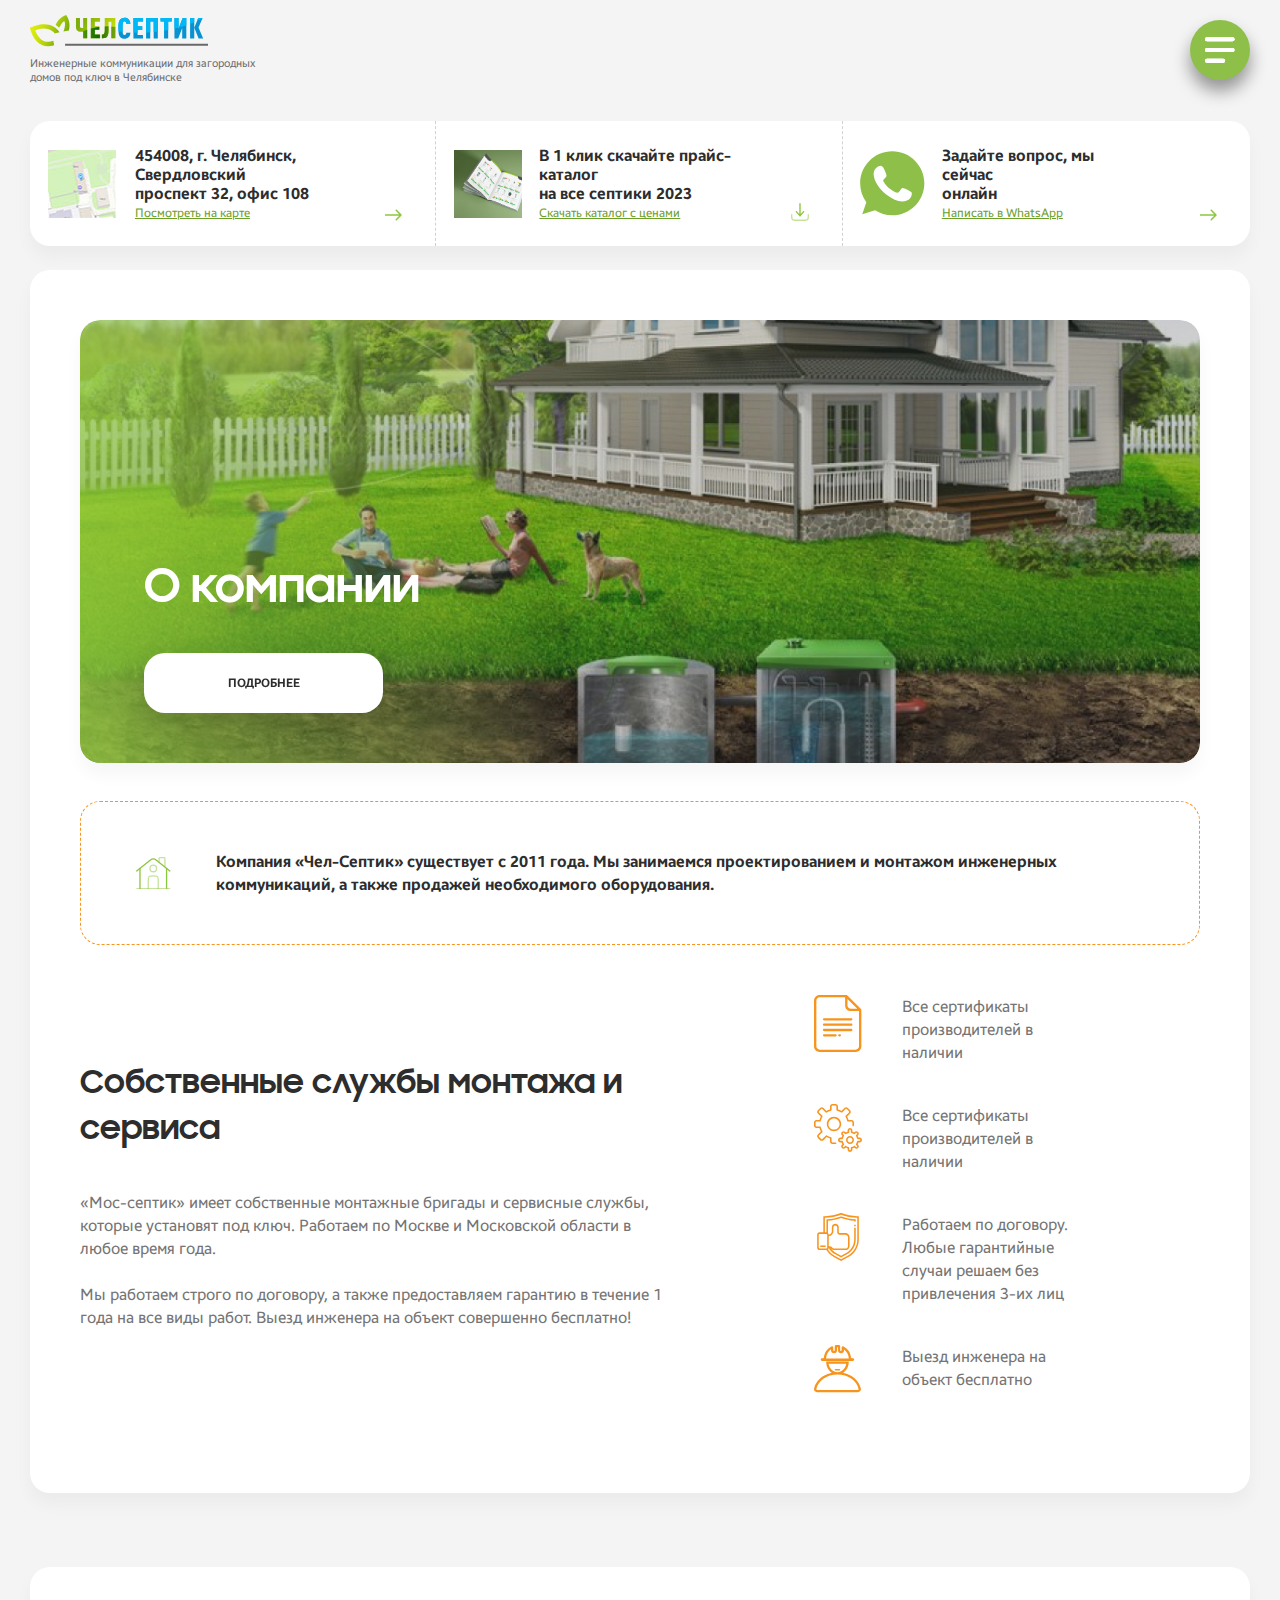
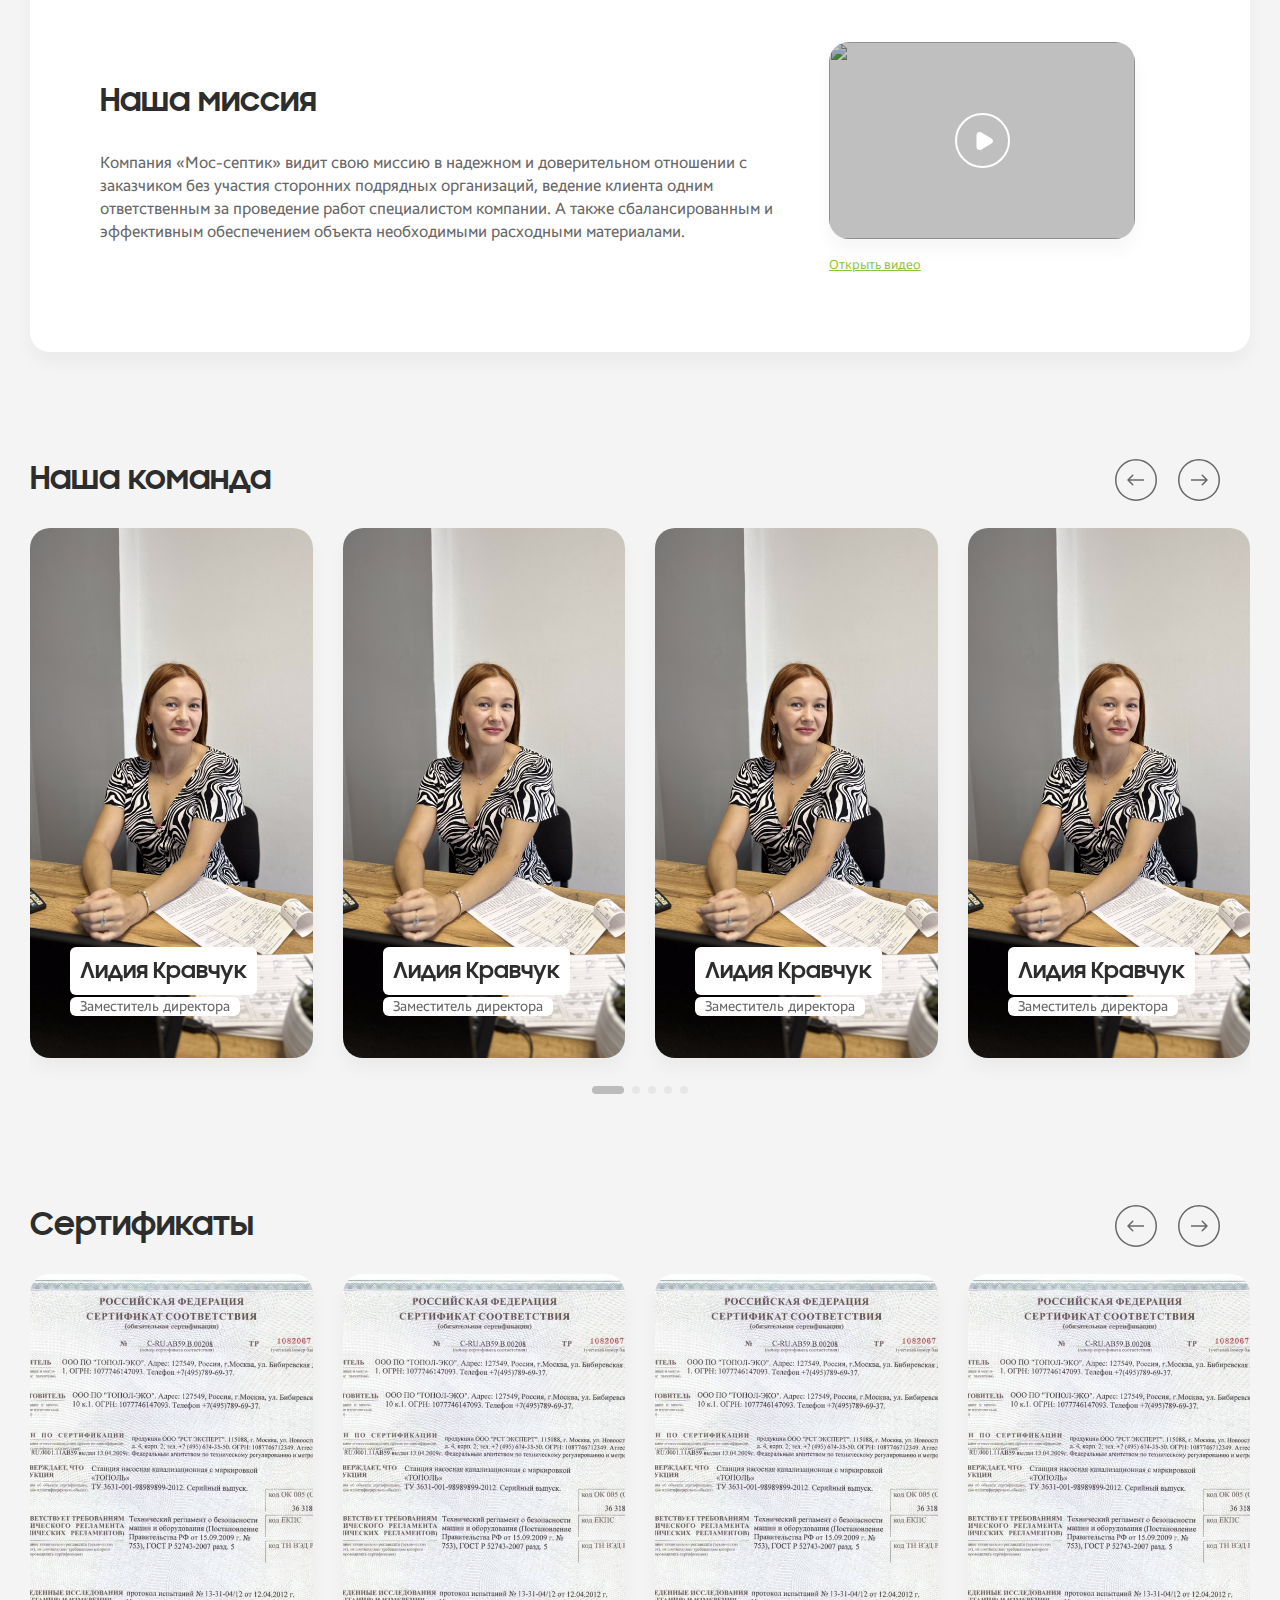
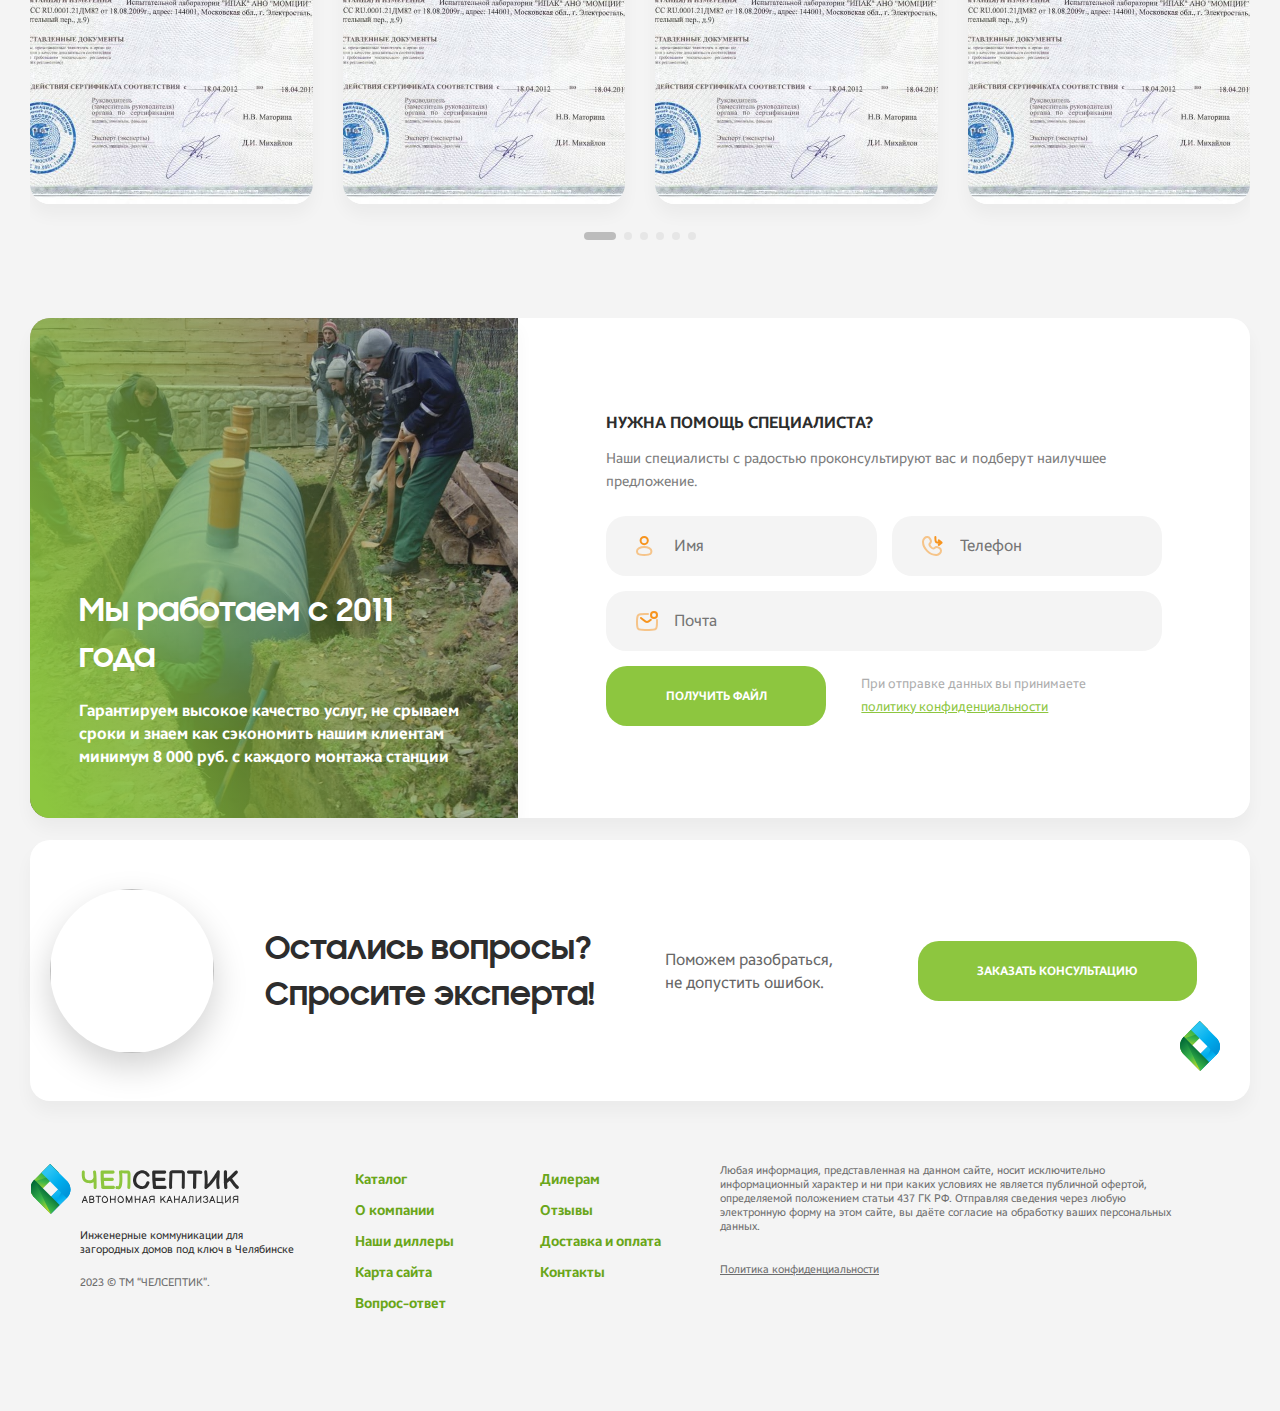
==== aboutcompany.html @ 45f93352 "17.01.24" ====
<!DOCTYPE html>
<html lang="ru">
<head>
  <meta charset="UTF-8">
  <meta name="viewport" content="width=device-width, initial-scale=1.0">
  <title>Septik</title>
  
  <meta http-equiv="Content-Type" content="text/html" charset="UTF-8">
  <link rel="icon" type="mage/vnd.microsoft.icon" href="/assets/img/favicon.ico">
  <link rel="shortcut icon" type="image/x-icon" href="/assets/img/favicon.ico">
  <meta name="robots" content="index, follow, max-image-preview:large, max-snippet:-1, max-video-preview:-1">
  <link rel="stylesheet" href="css/owl.carousel.css">
	<link rel="stylesheet" href="css/owl.theme.default.css">
	<link rel="stylesheet" href="https://cdn.jsdelivr.net/npm/swiper@11/swiper-bundle.min.css" />
	<link rel="stylesheet" type="text/css" href="css/dd.css" />
  <link rel="stylesheet" href="css/style.css">
  <link rel="stylesheet" href="css/font/stylesheet.css">
  <link rel="preconnect" href="https://fonts.googleapis.com">
	<link rel="preconnect" href="https://fonts.gstatic.com" crossorigin>
	<link href="https://fonts.googleapis.com/css2?family=Open+Sans:wght@300&display=swap" rel="stylesheet">
	
	
</head>
<body>
<div id="page" class="page">
	<a href="#" id="open-menu" class="open-menu">
		<img src="img/menu-btn-white.svg" alt="" class="open">
		<img src="img/menu-btn-white-close.svg" alt="" class="close">
	</a>
  <div class="opacity-block "></div>
  <section class="nav nav-bar">

    <div class="nav-bar-block_container">
      <a href="/"><img src="img/logo-main.svg" alt="" class="logo"></a>
      <p class="descr">
      	Инженерные коммуникации для загородных домов под ключ в Челябинске
      </p>
      <div class="nav-bar-block_menu">
        <ul id="accordion" class="accordion">
        	<li>
				    <a href="/catalog.html" class="item">
				    	<svg xmlns="http://www.w3.org/2000/svg" width="22" height="22" viewBox="0 0 22 22" fill="none">
								<path opacity="0.5" d="M21 9.5V11C21 15.714 21 18.0711 19.5355 19.5355C18.0711 21 15.714 21 11 21C6.28595 21 3.92893 21 2.46447 19.5355C1 18.0711 1 15.714 1 11C1 6.28595 1 3.92893 2.46447 2.46447C3.92893 1 6.28595 1 11 1H12.5" stroke-width="2" stroke-linecap="round"/>
								<path d="M18 7C19.6569 7 21 5.65685 21 4C21 2.34315 19.6569 1 18 1C16.3431 1 15 2.34315 15 4C15 5.65685 16.3431 7 18 7Z" stroke-width="2"/>
								<path d="M6 13H15" stroke-width="2" stroke-linecap="round"/>
								<path d="M6 16.5H12" stroke-width="2" stroke-linecap="round"/>
							</svg>
							<span>Каталог</span>
				    	<svg class="arrow" xmlns="http://www.w3.org/2000/svg" width="9" height="6" viewBox="0 0 9 6" fill="none">
								<path d="M1 1L4.5 4.5L8 1" stroke-width="2"/>
							</svg>
				    </a>
				  </li>
				  <li>
				    <div class="link">
				    	<svg xmlns="http://www.w3.org/2000/svg" width="24" height="25" viewBox="0 0 24 25" fill="none">
								<path opacity="0.5" d="M1 12.6667C1 7.48123 1 4.88851 2.61092 3.2776C4.22182 1.66669 6.81455 1.66669 12 1.66669C17.1854 1.66669 19.7782 1.66669 21.389 3.2776C23 4.88851 23 7.48123 23 12.6667C23 17.8521 23 20.4449 21.389 22.0557C19.7782 23.6667 17.1854 23.6667 12 23.6667C6.81455 23.6667 4.22182 23.6667 2.61092 22.0557C1 20.4449 1 17.8521 1 12.6667Z" stroke-width="2"/>
								<path d="M5.40002 16.8467L6.65717 18.1667L9.80002 14.8667" stroke-width="2" stroke-linecap="round" stroke-linejoin="round"/>
								<path d="M5.40002 9.14669L6.65717 10.4667L9.80002 7.16669"stroke-width="2" stroke-linecap="round" stroke-linejoin="round"/>
								<path d="M13.1 9.36669H18.6" stroke-width="2" stroke-linecap="round"/>
								<path d="M13.1 17.0667H18.6" stroke-width="2" stroke-linecap="round"/>
							</svg>
							<span>Услуги</span>
				    	<svg class="arrow" xmlns="http://www.w3.org/2000/svg" width="9" height="6" viewBox="0 0 9 6" fill="none">
								<path d="M1 1L4.5 4.5L8 1" stroke-width="2"/>
							</svg>
				    </div>
				    <ul class="submenu">
				      <li><a href="/product.html">Подпункт 1</a></li>
				      <li><a href="#">Подпункт 2</a></li>
				      <li><a href="#">Подпункт 3</a></li>
				    </ul>
				  </li>
				  <li>
				    <div class="link">
				    	<svg xmlns="http://www.w3.org/2000/svg" width="23" height="23" viewBox="0 0 23 23" fill="none">
							  <path opacity="0.5" d="M2.04999 11.5C2.04999 15.4598 2.04999 19.5397 3.43391 20.7698C4.81783 22 7.04522 22 11.5 22C15.9547 22 18.1822 22 19.5661 20.7698C20.95 19.5397 20.95 15.4598 20.95 11.5" stroke-width="1.7"/>
							  <path d="M14.2933 13.812L20.601 11.9197C21.2263 11.7322 21.5389 11.6383 21.7373 11.4135C21.7759 11.3697 21.8109 11.3228 21.8417 11.2732C22 11.0186 22 10.6922 22 10.0393C22 7.46671 22 6.18039 21.2933 5.31192C21.1576 5.14501 21.005 4.99245 20.8381 4.85663C19.9696 4.15 18.6833 4.15 16.1107 4.15H6.88938C4.31671 4.15 3.03038 4.15 2.16192 4.85663C1.99501 4.99245 1.84245 5.14501 1.70663 5.31192C1 6.18039 1 7.46671 1 10.0393C1 10.6922 1 11.0186 1.15832 11.2732C1.18916 11.3228 1.22408 11.3697 1.26272 11.4135C1.46111 11.6383 1.77375 11.7322 2.39902 11.9197L8.70666 13.812" stroke-width="1.7"/>
							  <path opacity="0.5" d="M5.72504 4.15C6.58965 4.12809 7.46725 3.57766 7.76145 2.76434C7.7705 2.73931 7.77978 2.71149 7.79834 2.65582L7.82528 2.575C7.86957 2.44211 7.89172 2.37565 7.91542 2.3167C8.21802 1.56398 8.92713 1.05289 9.73688 1.00384C9.8003 1 9.87033 1 10.0105 1H12.9901C13.1302 1 13.2002 1 13.2636 1.00384C14.0734 1.05289 14.7825 1.56398 15.0852 2.3167C15.1088 2.37565 15.1309 2.4421 15.1752 2.575L15.2022 2.65582C15.2207 2.71116 15.2301 2.73939 15.2391 2.76434C15.5333 3.57766 16.4105 4.12809 17.275 4.15" stroke-width="1.7"/>
							  <path d="M13.6 12.025H9.4C9.11005 12.025 8.875 12.2601 8.875 12.55V14.8196C8.875 15.0342 9.0057 15.2273 9.20501 15.307L9.94012 15.6011C10.9415 16.0016 12.0585 16.0016 13.0599 15.6011L13.795 15.307C13.9943 15.2273 14.125 15.0342 14.125 14.8196V12.55C14.125 12.2601 13.8899 12.025 13.6 12.025Z" stroke-width="1.7" stroke-linecap="round"/>
							</svg>
							<span>Компания</span>
				    	<svg class="arrow" xmlns="http://www.w3.org/2000/svg" width="9" height="6" viewBox="0 0 9 6" fill="none">
								<path d="M1 1L4.5 4.5L8 1" stroke-width="2"/>
							</svg>
				    </div>
				    <ul class="submenu">
				      <li><a href="#">Подпункт 1</a></li>
				      <li><a href="#">Подпункт 2</a></li>
				      <li><a href="#">Подпункт 3</a></li>
				    </ul>
				  </li>
				  <li>
				    <a href="#" class="item">
				    	<svg xmlns="http://www.w3.org/2000/svg" width="24" height="24" viewBox="0 0 24 24" fill="none">
							  <path d="M9.8 23C14.6601 23 18.6 19.0601 18.6 14.2C18.6 9.33989 14.6601 5.39999 9.8 5.39999C4.93989 5.39999 1 9.33989 1 14.2C1 15.559 1.30809 16.8462 1.85822 17.9952C2.0473 18.3902 2.11369 18.8377 2.0005 19.2607L1.63966 20.6094C1.35525 21.6723 2.32771 22.6447 3.39068 22.3603L4.73933 21.9994C5.16232 21.8864 5.60978 21.9527 6.00474 22.1418C7.15384 22.6919 8.44094 23 9.8 23Z" stroke-width="2"/>
							  <path opacity="0.5" d="M18.6 14.752C18.6732 14.7215 18.7456 14.6898 18.8175 14.657C19.2158 14.4751 19.6627 14.407 20.0857 14.5202L20.6094 14.6604C21.6723 14.9447 22.6447 13.9723 22.3604 12.9094L22.2202 12.3857C22.107 11.9627 22.1751 11.5158 22.3571 11.1175C22.7699 10.2136 23 9.20866 23 8.15C23 4.20117 19.7989 1 15.85 1C12.8775 1 10.3287 2.81389 9.25 5.39516" stroke-width="2"/>
							  <path opacity="0.5" d="M5.97009 14.2H5.97999M9.80988 14.2H9.81978M13.65 14.2H13.6599" stroke-width="2" stroke-linecap="round" stroke-linejoin="round"/>
							</svg>
							<span>Отзывы</span>
				    	<svg class="arrow" xmlns="http://www.w3.org/2000/svg" width="9" height="6" viewBox="0 0 9 6" fill="none">
								<path d="M1 1L4.5 4.5L8 1" stroke="#2D2D2D" stroke-width="2"/>
							</svg>
				    </a>
				  </li>
				  <li class="no-stroke">
				    <a href="#" class="item">
				    	<svg xmlns="http://www.w3.org/2000/svg" width="23" height="23" viewBox="0 0 23 23">
							  <path class="no-stroke" d="M6.16769 15.3909C6.29713 15.8593 6.78182 16.1342 7.25028 16.0048C7.71876 15.8754 7.99361 15.3906 7.86418 14.9221L6.16769 15.3909ZM1.11551 3.02354C0.647189 2.89361 0.162194 3.16793 0.0322562 3.63625C-0.0976814 4.10458 0.176638 4.58958 0.644972 4.71951L1.11551 3.02354ZM21.0486 15.9314C21.519 15.8093 21.8013 15.3288 21.6791 14.8584C21.5568 14.388 21.0764 14.1058 20.606 14.2281L21.0486 15.9314ZM9.32583 18.0827C9.6891 19.3977 8.89167 20.7849 7.47907 21.1521L7.92177 22.8555C10.2415 22.2527 11.6591 19.9191 11.0223 17.614L9.32583 18.0827ZM7.47907 21.1521C6.05728 21.5216 4.63055 20.6963 4.26422 19.3703L2.56773 19.839C3.20148 22.133 5.61117 23.4561 7.92177 22.8555L7.47907 21.1521ZM4.26422 19.3703C3.90094 18.0553 4.69835 16.6681 6.11095 16.3009L5.66825 14.5975C3.34847 15.2003 1.93091 17.5339 2.56773 19.839L4.26422 19.3703ZM6.11095 16.3009C7.53273 15.9314 8.95946 16.7567 9.32583 18.0827L11.0223 17.614C10.3885 15.32 7.97884 13.9971 5.66825 14.5975L6.11095 16.3009ZM7.86418 14.9221L5.33881 5.78109L3.64232 6.24977L6.16769 15.3909L7.86418 14.9221ZM3.11456 3.57817L1.11551 3.02354L0.644972 4.71951L2.64402 5.27414L3.11456 3.57817ZM5.33881 5.78109C5.0418 4.70602 4.1904 3.87666 3.11456 3.57817L2.64402 5.27414C3.14339 5.41269 3.51529 5.78992 3.64232 6.24977L5.33881 5.78109ZM10.3953 18.7001L21.0486 15.9314L20.606 14.2281L9.95264 16.9966L10.3953 18.7001Z" stroke-width="1" fill="#8DC63F"/>
							  <path opacity="0.5" d="M8.58379 7.72391C8.0147 5.664 7.73016 4.63405 8.21316 3.82265C8.69618 3.01124 9.75808 2.73527 11.882 2.18332L14.1347 1.59789C16.2585 1.04594 17.3205 0.769954 18.157 1.23842C18.9936 1.70688 19.2781 2.73684 19.8472 4.79675L20.4509 6.98161C21.02 9.04152 21.3045 10.0715 20.8214 10.8828C20.3385 11.6943 19.2766 11.9703 17.1527 12.5223L14.9 13.1076C12.7762 13.6596 11.7142 13.9356 10.8776 13.4672C10.041 12.9986 9.75643 11.9687 9.18736 9.90883L8.58379 7.72391Z" stroke-width="2" fill="none"/>
							</svg>
							<span>Доставка <br> и оплата</span>
				    	<svg class="arrow" xmlns="http://www.w3.org/2000/svg" width="9" height="6" viewBox="0 0 9 6" fill="none">
								<path d="M1 1L4.5 4.5L8 1" stroke="#2D2D2D" stroke-width="2"/>
							</svg>
				    </a>
				  </li>
				  <li>
				    <a href="#" class="item">
				    	<svg xmlns="http://www.w3.org/2000/svg" width="24" height="22" viewBox="0 0 24 22" fill="none">
							  <path opacity="0.5" d="M22.991 9.79638C23.0113 10.5959 22.991 10.9555 22.991 11.9955C22.991 16.1421 22.991 18.2155 21.7027 19.5036C20.4146 20.7919 18.3412 20.7919 14.1946 20.7919H9.79638C5.64972 20.7919 3.57641 20.7919 2.2882 19.5036C1 18.2155 1 16.1421 1 11.9955C1 7.84882 1 5.7755 2.2882 4.48729C3.57641 3.1991 5.64972 3.1991 9.79638 3.1991H13.095" stroke-width="2" stroke-linecap="round"/>
							  <path d="M5.39819 7.59729L7.77201 9.57546C9.79147 11.2583 10.8013 12.0998 11.9955 12.0998C13.1897 12.0998 14.1995 11.2583 16.219 9.57546" stroke-width="2" stroke-linecap="round"/>
							  <path d="M19.6923 7.59729C21.5141 7.59729 22.991 6.12043 22.991 4.29864C22.991 2.47685 21.5141 1 19.6923 1C17.8705 1 16.3937 2.47685 16.3937 4.29864C16.3937 6.12043 17.8705 7.59729 19.6923 7.59729Z" stroke-width="2"/>
							</svg>
							<span>Контакты</span>
				    	<svg class="arrow" xmlns="http://www.w3.org/2000/svg" width="9" height="6" viewBox="0 0 9 6" fill="none">
								<path d="M1 1L4.5 4.5L8 1" stroke="#2D2D2D" stroke-width="2"/>
							</svg>
				    </a>
				  </li>
				  <li>
				    <a href="#" class="item">
				    	<svg xmlns="http://www.w3.org/2000/svg" width="20" height="20" viewBox="0 0 20 20" fill="none">
							  <path class="no-stroke" d="M11.8604 18.6047H8.13952V20H11.8604V18.6047ZM1.39535 11.8605V8.13956H5.9983e-07V11.8605H1.39535ZM18.6046 11.4539V11.8605H20V11.4539H18.6046ZM12.6895 3.12666L16.3721 6.44098L17.3054 5.40382L13.6229 2.08951L12.6895 3.12666ZM20 11.4539C20 9.88328 20.014 8.88886 19.6177 7.99907L18.3431 8.56672C18.5906 9.12235 18.6046 9.76002 18.6046 11.4539H20ZM16.3721 6.44098C17.631 7.57408 18.0957 8.01118 18.3431 8.56672L19.6177 7.99907C19.2214 7.10925 18.4729 6.45448 17.3054 5.40382L16.3721 6.44098ZM8.16724 1.39539C9.63868 1.39539 10.1939 1.40616 10.6888 1.59607L11.1887 0.293349C10.3963 -0.0107249 9.533 4.71566e-05 8.16724 4.71566e-05V1.39539ZM13.6229 2.08951C12.6127 1.1803 11.9811 0.597385 11.1887 0.293349L10.6888 1.59607C11.1839 1.78602 11.6014 2.14735 12.6895 3.12666L13.6229 2.08951ZM8.13952 18.6047C6.36574 18.6047 5.10558 18.6032 4.14962 18.4746C3.21372 18.3488 2.67452 18.1128 2.28083 17.7192L1.29417 18.7059C1.99033 19.402 2.87306 19.7109 3.96369 19.8576C5.03424 20.0015 6.40518 20 8.13952 20V18.6047ZM5.9983e-07 11.8605C5.9983e-07 13.5948 -0.00147841 14.9658 0.142447 16.0363C0.289079 17.1269 0.598027 18.0097 1.29417 18.7059L2.28083 17.7192C1.88715 17.3255 1.65118 16.7862 1.52536 15.8504C1.39683 14.8944 1.39535 13.6342 1.39535 11.8605H5.9983e-07ZM11.8604 20C13.5948 20 14.9657 20.0015 16.0362 19.8576C17.1268 19.7109 18.0096 19.402 18.7058 18.7059L17.7191 17.7192C17.3254 18.1128 16.7862 18.3488 15.8504 18.4746C14.8944 18.6032 13.6342 18.6047 11.8604 18.6047V20ZM18.6046 11.8605C18.6046 13.6342 18.6031 14.8944 18.4746 15.8504C18.3488 16.7862 18.1128 17.3255 17.7191 17.7192L18.7058 18.7059C19.4019 18.0097 19.7108 17.1269 19.8575 16.0363C20.0014 14.9658 20 13.5948 20 11.8605H18.6046ZM1.39535 8.13956C1.39535 6.36578 1.39683 5.10563 1.52536 4.14966C1.65118 3.21377 1.88715 2.67456 2.28083 2.28088L1.29417 1.29422C0.598027 1.99038 0.289079 2.87311 0.142447 3.96374C-0.00147841 5.03429 5.9983e-07 6.40522 5.9983e-07 8.13956H1.39535ZM8.16724 4.71566e-05C6.4236 4.71566e-05 5.04596 -0.00142263 3.97103 0.142437C2.87657 0.288921 1.99087 0.597534 1.29417 1.29422L2.28083 2.28088C2.67398 1.88775 3.21484 1.65144 4.15613 1.52546C5.11697 1.39686 6.38427 1.39539 8.16724 1.39539V4.71566e-05Z"/>
							  <path opacity="0.5" d="M4.41858 12.3256H11.8604" stroke-width="2" stroke-linecap="round"/>
							  <path opacity="0.5" d="M4.41858 15.5814H9.53485" stroke-width="2" stroke-linecap="round"/>
							  <path opacity="0.5" d="M10.9302 1.16284V3.48842C10.9302 5.68099 10.9302 6.77727 11.6114 7.45843C12.2926 8.13957 13.3888 8.13957 15.5814 8.13957H19.3023" stroke-width="2"/>
							</svg>
							<span>Блог</span>
				    	<svg class="arrow" xmlns="http://www.w3.org/2000/svg" width="9" height="6" viewBox="0 0 9 6" fill="none">
								<path d="M1 1L4.5 4.5L8 1" stroke="#2D2D2D" stroke-width="2"/>
							</svg>
				    </a>
				  </li>
				</ul>
      </div>
      <div class="menu-footer">
	      <div class="cont">
		      <div class="nav-bar-block_phone">
		        <a href="tel:+74994330905" class="btn">
		        	<img src="img/phone.svg" alt="">
		        	<span>+7 (499) 433-09-05</span>
		        </a>
		      </div>
		      <div class="nav-bar-time">
		        <p>
		        	Ежедневно 9:00 - 19:00
		        </p>
		      </div>
		      <div class="nav-bar-block_btn">
		        <a href="#obratnyy-zvonok-popup" class="btn btn-yellow btn-s open-popup">
		        	Обратный звонок
		        </a>
		      </div>
	      </div>
      </div>
    </div>
  </section>



  <section class="all-body">

  	<section class="mobile-header">
  		<div class="cont">
  			<a href="#">
  				<img src="img/mobile-logo.svg" alt="">
  			</a>
  			<div class="buttons">
  				<a href="#">
  					<img src="img/map-m.svg" alt="">
  				</a>
  				<a href="#">
  					<img src="img/wp.svg" alt="">
  				</a>
  				<a href="#" class="open-menu">
  					<img src="img/menu-btn.svg" alt="">
  				</a>
  			</div>
  		</div>
  		<p>
  			Инженерные коммуникации для загородных<br> домов под ключ в Челябинске
  		</p>
  	</section>
  	
  	<section class="header">
  		<div class="cont">
  			<div class="elem">
  				<svg xmlns="http://www.w3.org/2000/svg" width="17" height="12" viewBox="0 0 17 12" fill="none">
					  <path d="M16.5303 6.53033C16.8232 6.23744 16.8232 5.76256 16.5303 5.46967L11.7574 0.696699C11.4645 0.403806 10.9896 0.403806 10.6967 0.696699C10.4038 0.989593 10.4038 1.46447 10.6967 1.75736L14.9393 6L10.6967 10.2426C10.4038 10.5355 10.4038 11.0104 10.6967 11.3033C10.9896 11.5962 11.4645 11.5962 11.7574 11.3033L16.5303 6.53033ZM0 6.75H16V5.25H0V6.75Z" fill="#8DC63F"/>
					</svg>
  				<div class="img-descr">
  					<img src="img/map.png" alt="">
	  				<div class="descr">
	  					<p>
	  						454008, г. Челябинск, Свердловский <br> проспект 32, офис 108
	  					</p>
	  					<a href="">
	  						Посмотреть на карте
	  					</a>
	  				</div>
  				</div>
  			</div>
  			<div class="elem">
  				<svg xmlns="http://www.w3.org/2000/svg" width="18" height="18" viewBox="0 0 18 18" fill="none">
					  <path opacity="0.5" fill-rule="evenodd" clip-rule="evenodd" d="M0.692308 11.0769C1.07466 11.0769 1.38462 11.3869 1.38462 11.7692C1.38462 13.0942 1.38608 14.0183 1.47983 14.7156C1.57089 15.393 1.73746 15.7516 1.99293 16.0071C2.2484 16.2626 2.60709 16.4291 3.28442 16.5202C3.98166 16.6139 4.90578 16.6154 6.23077 16.6154H11.7692C13.0942 16.6154 14.0183 16.6139 14.7156 16.5202C15.393 16.4291 15.7516 16.2626 16.0071 16.0071C16.2626 15.7516 16.4291 15.393 16.5202 14.7156C16.6139 14.0183 16.6154 13.0942 16.6154 11.7692C16.6154 11.3869 16.9254 11.0769 17.3077 11.0769C17.69 11.0769 18 11.3869 18 11.7692V11.8199C18 13.0823 18 14.0998 17.8925 14.9001C17.7808 15.731 17.5418 16.4305 16.9862 16.9861C16.4305 17.5418 15.731 17.7808 14.9001 17.8925C14.0998 18 13.0823 18 11.8199 18H6.18012C4.91773 18 3.9002 18 3.09992 17.8925C2.26905 17.7808 1.56948 17.5418 1.01386 16.9862C0.458244 16.4305 0.219268 15.731 0.107557 14.9001C-3.65056e-05 14.0998 -1.79779e-05 13.0823 4.83649e-07 11.8199C4.83649e-07 11.803 4.83649e-07 11.7861 4.83649e-07 11.7692C4.83649e-07 11.3869 0.309961 11.0769 0.692308 11.0769Z" fill="#8DC63F"/>
					  <path fill-rule="evenodd" clip-rule="evenodd" d="M8.99997 13.3846C9.19437 13.3846 9.37973 13.3029 9.5109 13.1595L13.2032 9.12101C13.4612 8.83883 13.4416 8.40092 13.1594 8.14292C12.8773 7.88492 12.4394 7.90449 12.1814 8.18668L9.69228 10.9091V0.692308C9.69228 0.30996 9.38231 0 8.99997 0C8.61763 0 8.30766 0.30996 8.30766 0.692308V10.9091L5.81862 8.18668C5.56062 7.90449 5.12271 7.88492 4.84052 8.14292C4.55834 8.40092 4.53872 8.83883 4.79672 9.12101L8.48905 13.1595C8.62022 13.3029 8.80557 13.3846 8.99997 13.3846Z" fill="#8DC63F"/>
					</svg>
  				<div class="img-descr">
						<img src="img/catalog.png" alt="">
	  				<div class="descr">
	  					<p>
	  						В 1 клик скачайте прайс-каталог<br> на все септики 2023
	  					</p>
	  					<a href="">
	  						Скачать каталог с ценами 
	  					</a>
	  				</div>
  				</div>
  			</div>
  			<div class="elem">
  				<svg xmlns="http://www.w3.org/2000/svg" width="17" height="12" viewBox="0 0 17 12" fill="none">
					  <path d="M16.5303 6.53033C16.8232 6.23744 16.8232 5.76256 16.5303 5.46967L11.7574 0.696699C11.4645 0.403806 10.9896 0.403806 10.6967 0.696699C10.4038 0.989593 10.4038 1.46447 10.6967 1.75736L14.9393 6L10.6967 10.2426C10.4038 10.5355 10.4038 11.0104 10.6967 11.3033C10.9896 11.5962 11.4645 11.5962 11.7574 11.3033L16.5303 6.53033ZM0 6.75H16V5.25H0V6.75Z" fill="#8DC63F"/>
					</svg>
					<div class="img-descr">
	  				<img src="img/wp.svg" alt="">
	  				<div class="descr">
	  					<p>
	  						Задайте вопрос, мы сейчас <br> онлайн

	  					</p>
	  					<a href="">
	  						Написать в WhatsApp
	  					</a>
	  				</div>
  				</div>
  			</div>
  		</div>
  	</section>

  	<section class="about-us-main">
	  	<div class="about-us-banner">
	    	<img src="img/aboutcompany-bg.png" alt="">
	    	<div class="green-rect"></div>

	    	<div class="main-body">
	    		<!-- <img src="img/zero-ing.svg" alt="" class="zero-ing"> -->
	    		<h1>
	    			О компании
	    		</h1>
	    		<a href="#">
	    			Подробнее
	    		</a>
	    	</div>
	    </div>
	    <div class="border-rect">
				<svg xmlns="http://www.w3.org/2000/svg" width="53" height="50" viewBox="0 0 53 50" fill="none">
				  <path d="M51.5263 49H1" stroke="#8DC63F" stroke-width="2" stroke-linecap="round"/>
				  <path d="M1 21.2105L21.5286 4.78773C24.2967 2.57336 28.2296 2.57336 30.9977 4.78773L51.5263 21.2105" stroke="#8DC63F" stroke-width="2" stroke-linecap="round"/>
				  <path opacity="0.5" d="M35.1055 7.31579V2.26316C35.1055 1.56554 35.6711 1 36.3686 1H42.6844C43.3819 1 43.9476 1.56554 43.9476 2.26316V14.8947" stroke="#8DC63F" stroke-width="2" stroke-linecap="round"/>
				  <path d="M6.05273 49V17.421" stroke="#8DC63F" stroke-width="2" stroke-linecap="round"/>
				  <path d="M46.4746 49V17.421" stroke="#8DC63F" stroke-width="2" stroke-linecap="round"/>
				  <path opacity="0.5" d="M33.8415 49V36.3684C33.8415 32.7957 33.8415 31.0094 32.7317 29.8993C31.6216 28.7895 29.8353 28.7895 26.2625 28.7895C22.6898 28.7895 20.9034 28.7895 19.7935 29.8993C18.6836 31.0094 18.6836 32.7957 18.6836 36.3684V49" stroke="#8DC63F" stroke-width="2"/>
				  <path opacity="0.5" d="M31.3162 17.421C31.3162 20.2116 29.0541 22.4737 26.2636 22.4737C23.473 22.4737 21.2109 20.2116 21.2109 17.421C21.2109 14.6305 23.473 12.3684 26.2636 12.3684C29.0541 12.3684 31.3162 14.6305 31.3162 17.421Z" stroke="#8DC63F" stroke-width="2"/>
				</svg>
				<p>
					Компания «Чел-Септик» существует с 2011 года. Мы занимаемся проектированием и монтажом инженерных коммуникаций, а также продажей необходимого оборудования.
				</p>
	    </div>
	    <div class="cont">
	    	<div class="title">
		    	<h2>
		    		Собственные службы монтажа и сервиса
		    	</h2>
		    	<p>
		    		«Мос-септик» имеет собственные монтажные бригады и сервисные службы, которые установят под ключ. Работаем по Москве и Московской области в любое время года. <br><br>
						Мы работаем строго по договору, а также предоставляем гарантию в течение 1 года на все виды работ. Выезд инженера на объект совершенно бесплатно!
		    	</p>
	    	</div>
	    	<div class="items">
    			<div class="item">
    				<img alt="" src="img/item-1.svg">
    				<p>Все сертификаты производителей в наличии</p>
    			</div>
    			<div class="item">
    				<img alt="" src="img/item-2.svg">
    				<p>Все сертификаты производителей в наличии</p>
    			</div>
    			<div class="item">
    				<img alt="" src="img/item-3.svg">
    				<p>Работаем по договору. Любые гарантийные случаи решаем без привлечения 3-их лиц</p>
    			</div>
    			<div class="item">
    				<img alt="" src="img/item-4.svg">
    				<p>Выезд инженера на объект бесплатно</p>
    			</div>
	    	</div>
	    </div>
  	</section>

  	<section class="our-mission">
  		<div class="choose-errors">
  			<div class="title">
  				<h2>
  				Наша миссия
	  			</h2>
	  			<p>
	  				Компания «Мос-септик» видит свою миссию в надежном и доверительном отношении с заказчиком без участия сторонних подрядных организаций, ведение клиента одним ответственным за проведение работ специалистом компании. А также сбалансированным и эффективным обеспечением объекта необходимыми расходными материалами.
	  			</p>
  			</div>
  			<div class="video">
  				<a href="#">
  					<div class="rect">
	  					<img src="img/video.png" alt="">
	  					<div class="play-button">
	  						<svg xmlns="http://www.w3.org/2000/svg" width="55" height="55" viewBox="0 0 55 55" fill="none">
								  <circle cx="27.5" cy="27.5" r="26.5" stroke="white" stroke-width="2"/>
								  <path d="M36.5 25.4019C38.5 26.5566 38.5 29.4434 36.5 30.5981L26 36.6603C24 37.815 21.5 36.3716 21.5 34.0622L21.5 21.9378C21.5 19.6284 24 18.185 26 19.3397L36.5 25.4019Z" fill="white"/>
								</svg>
	  					</div>
	  				</div>
	  				<span>Открыть видео</span>
  				</a>
  			</div>
  		</div>
  	</section>

  	<section class="our-team">
		  <div class="swiper our-team-swiper">
		  	<div class="title">
					<h2>
						Наша команда
					</h2>
				</div>
		    <div class="swiper-wrapper">
		      <div class="swiper-slide">
		      	<img src="img/team.png" alt="">
		      	<div class="person">
		      		<p>
		      			Лидия Кравчук
		      		</p>
		      		<span>
		      			Заместитель директора
		      		</span>
		      	</div>
		      </div>
		      <div class="swiper-slide">
		      	<img src="img/team.png" alt="">
		      	<div class="person">
		      		<p>
		      			Лидия Кравчук
		      		</p>
		      		<span>
		      			Заместитель директора
		      		</span>
		      	</div>
		      </div>
		      <div class="swiper-slide">
		      	<img src="img/team.png" alt="">
		      	<div class="person">
		      		<p>
		      			Лидия Кравчук
		      		</p>
		      		<span>
		      			Заместитель директора
		      		</span>
		      	</div>
		      </div>
		      <div class="swiper-slide">
		      	<img src="img/team.png" alt="">
		      	<div class="person">
		      		<p>
		      			Лидия Кравчук
		      		</p>
		      		<span>
		      			Заместитель директора
		      		</span>
		      	</div>
		      </div>
		      <div class="swiper-slide">
		      	<img src="img/team.png" alt="">
		      	<div class="person">
		      		<p>
		      			Лидия Кравчук
		      		</p>
		      		<span>
		      			Заместитель директора
		      		</span>
		      	</div>
		      </div>
		    </div>
		    <div class="swiper-buttons">
		    	<div class="swiper-button-prev">
		    		<svg xmlns="http://www.w3.org/2000/svg" width="42" height="42" viewBox="0 0 42 42" fill="none">
						  <circle cx="21" cy="21" r="20.25" transform="matrix(-1 0 0 1 42 0)" stroke="#686868" stroke-width="1.5"/>
						  <path d="M12.4697 21.5303C12.1768 21.2374 12.1768 20.7626 12.4697 20.4697L17.2426 15.6967C17.5355 15.4038 18.0104 15.4038 18.3033 15.6967C18.5962 15.9896 18.5962 16.4645 18.3033 16.7574L14.0607 21L18.3033 25.2426C18.5962 25.5355 18.5962 26.0104 18.3033 26.3033C18.0104 26.5962 17.5355 26.5962 17.2426 26.3033L12.4697 21.5303ZM29 21.75H13V20.25H29V21.75Z" fill="#686868"/>
						</svg>
		    	</div>
					<div class="swiper-button-next">
						<svg xmlns="http://www.w3.org/2000/svg" width="42" height="42" viewBox="0 0 42 42" fill="none">
						  <circle cx="21" cy="21" r="20.25" stroke="#686868" stroke-width="1.5"/>
						  <path d="M29.5303 21.5303C29.8232 21.2374 29.8232 20.7626 29.5303 20.4697L24.7574 15.6967C24.4645 15.4038 23.9896 15.4038 23.6967 15.6967C23.4038 15.9896 23.4038 16.4645 23.6967 16.7574L27.9393 21L23.6967 25.2426C23.4038 25.5355 23.4038 26.0104 23.6967 26.3033C23.9896 26.5962 24.4645 26.5962 24.7574 26.3033L29.5303 21.5303ZM13 21.75H29V20.25H13V21.75Z" fill="#686868"/>
						</svg>
					</div>
		    </div>
		    <div class="swiper-pagination"></div>
		  </div>
		</section>

		<section class="sertificates">
		  <div class="swiper sertificates-swiper">
		  	<div class="title">
					<h2>
						Сертификаты
					</h2>
				</div>
		    <div class="swiper-wrapper">
		      <div class="swiper-slide">
		      	<img src="img/sert-1.png" alt="">
		      </div>
		      <div class="swiper-slide">
		      	<img src="img/sert-1.png" alt="">
		      </div>
		      <div class="swiper-slide">
		      	<img src="img/sert-1.png" alt="">
		      </div>
		      <div class="swiper-slide">
		      	<img src="img/sert-1.png" alt="">
		      </div>
		      <div class="swiper-slide">
		      	<img src="img/sert-1.png" alt="">
		      </div>
		      <div class="swiper-slide">
		      	<img src="img/sert-1.png" alt="">
		      </div>
		    </div>
		    <div class="swiper-buttons">
		    	<div class="swiper-button-prev">
		    		<svg xmlns="http://www.w3.org/2000/svg" width="42" height="42" viewBox="0 0 42 42" fill="none">
						  <circle cx="21" cy="21" r="20.25" transform="matrix(-1 0 0 1 42 0)" stroke="#686868" stroke-width="1.5"/>
						  <path d="M12.4697 21.5303C12.1768 21.2374 12.1768 20.7626 12.4697 20.4697L17.2426 15.6967C17.5355 15.4038 18.0104 15.4038 18.3033 15.6967C18.5962 15.9896 18.5962 16.4645 18.3033 16.7574L14.0607 21L18.3033 25.2426C18.5962 25.5355 18.5962 26.0104 18.3033 26.3033C18.0104 26.5962 17.5355 26.5962 17.2426 26.3033L12.4697 21.5303ZM29 21.75H13V20.25H29V21.75Z" fill="#686868"/>
						</svg>
		    	</div>
					<div class="swiper-button-next">
						<svg xmlns="http://www.w3.org/2000/svg" width="42" height="42" viewBox="0 0 42 42" fill="none">
						  <circle cx="21" cy="21" r="20.25" stroke="#686868" stroke-width="1.5"/>
						  <path d="M29.5303 21.5303C29.8232 21.2374 29.8232 20.7626 29.5303 20.4697L24.7574 15.6967C24.4645 15.4038 23.9896 15.4038 23.6967 15.6967C23.4038 15.9896 23.4038 16.4645 23.6967 16.7574L27.9393 21L23.6967 25.2426C23.4038 25.5355 23.4038 26.0104 23.6967 26.3033C23.9896 26.5962 24.4645 26.5962 24.7574 26.3033L29.5303 21.5303ZM13 21.75H29V20.25H13V21.75Z" fill="#686868"/>
						</svg>
					</div>
		    </div>
		    <div class="swiper-pagination"></div>
		  </div>
		</section>

  	<section class="help-form">
      <div class="sQuiz-left">
   			<img src="img/help-form-bg.png" alt="">
    		<div class="green-rect"></div>
   			<div class="title">
   				<h2>Мы работаем с 2011 года</h2>
   				<p>Гарантируем высокое качество услуг, не срываем сроки и знаем как сэкономить нашим клиентам минимум 8 000 руб. с каждого монтажа станции</p>
   			</div>
   		</div>
   		<div class="cont">
	   		<div class="file-form">
	  			<h3>
	  				Нужна помощь специалиста?
	  			</h3>
	  			<p>
	  				Наши специалисты с радостью проконсультируют вас и подберут наилучшее предложение.
	  			</p>
	  			<form action="">
	  				<div class="rendered-form">
					    <div class="name-phone">
					    	<div class="formbuilder-text form-group field-name">
					        <label for="name" class="formbuilder-text-label"><span class="formbuilder-required"></span></label>
					        <svg xmlns="http://www.w3.org/2000/svg" width="17" height="20" viewBox="0 0 17 20" fill="none">
									  <path d="M8.20001 8.2C10.1882 8.2 11.8 6.58823 11.8 4.6C11.8 2.61178 10.1882 1 8.20001 1C6.21178 1 4.60001 2.61178 4.60001 4.6C4.60001 6.58823 6.21178 8.2 8.20001 8.2Z" stroke="#F7941E" stroke-width="2"/>
									  <path opacity="0.5" d="M15.4 14.9499C15.4 17.1867 15.4 18.9999 8.2 18.9999C1 18.9999 1 17.1867 1 14.9499C1 12.7131 4.22355 10.8999 8.2 10.8999C12.1765 10.8999 15.4 12.7131 15.4 14.9499Z" stroke="#F7941E" stroke-width="2"/>
									</svg>
					        <input type="text" placeholder="Имя" class="form-control" name="name" access="false" id="name" required="required" aria-required="true">
							  </div>
							  <div class="formbuilder-text form-group field-phone">
					        <label for="phone" class="formbuilder-text-label"><span class="formbuilder-required"></span></label>
					        <svg xmlns="http://www.w3.org/2000/svg" width="21" height="20" viewBox="0 0 21 20" fill="none">
									  <path d="M13.3753 1V2.125C13.3753 4.24633 13.3753 5.30699 14.0343 5.966C14.6933 6.62501 15.754 6.62501 17.8753 6.62501H19.5628M19.5628 6.62501L16.7503 4.37501M19.5628 6.62501L16.7503 8.87502" stroke="#F7941E" stroke-width="2" stroke-linecap="round" stroke-linejoin="round"/>
									  <path opacity="0.5" d="M7.79232 2.4807L8.52244 3.78899C9.18136 4.96966 8.91687 6.5185 7.87906 7.55629C7.87906 7.55629 6.62038 8.81517 8.90258 11.0975C11.1841 13.379 12.4438 12.121 12.4438 12.121C13.4816 11.0832 15.0304 10.8187 16.211 11.4776L17.5193 12.2077C19.3022 13.2027 19.5127 15.7029 17.9457 17.27C17.0041 18.2116 15.8505 18.9444 14.5753 18.9926C12.4287 19.0741 8.78311 18.5308 5.12617 14.8739C1.46927 11.2169 0.925988 7.57139 1.00737 5.42474C1.05571 4.14956 1.7884 2.99601 2.73004 2.05439C4.29711 0.487314 6.79733 0.69787 7.79232 2.4807Z" stroke="#F7941E" stroke-width="2" stroke-linecap="round"/>
									</svg>
					        <input type="tel" placeholder="Телефон" class="phone" name="phone" access="false" id="phone" required="required" aria-required="true">
							  </div>
					    </div>	
					    <div class="formbuilder-text form-group field-email">
					        <label for="email" class="formbuilder-text-label"><span class="formbuilder-required"></span></label>
					        <svg xmlns="http://www.w3.org/2000/svg" width="22" height="20" viewBox="0 0 22 20" fill="none">
									  <path opacity="0.5" d="M21 9C21.0185 9.7271 21 10.0542 21 11C21 14.7712 21 16.6569 19.8284 17.8284C18.6569 19 16.7712 19 13 19H9C5.22876 19 3.34315 19 2.17157 17.8284C1 16.6569 1 14.7712 1 11C1 7.22876 1 5.34315 2.17157 4.17157C3.34315 3 5.22876 3 9 3H12" stroke="#F7941E" stroke-width="2" stroke-linecap="round"/>
									  <path d="M5 7L7.1589 8.79908C8.99553 10.3296 9.9139 11.0949 11 11.0949C12.0861 11.0949 13.0045 10.3296 14.8411 8.79908" stroke="#F7941E" stroke-width="2" stroke-linecap="round"/>
									  <path d="M18 7C19.6569 7 21 5.65686 21 4C21 2.34315 19.6569 1 18 1C16.3431 1 15 2.34315 15 4C15 5.65686 16.3431 7 18 7Z" stroke="#F7941E" stroke-width="2"/>
									</svg>
					        <input type="email" placeholder="Почта" class="email" name="email" access="false" id="email" required="required" aria-required="true">
					    </div>
					    <div class="formbuilder-button form-group field-button">
					        <button type="submit" class="btn-default btn" name="button" access="false" style="default" id="button">получить файл</button>
					        <span>
					        	При отправке данных вы принимаете <br>
										<a href="#">политику конфиденциальности</a>
					        </span>
					    </div>
						</div>
	  			</form>
	  		</div>
   		</div>
  	</section> 

  	<section class="any-question">
  		<div class="img-title">
  			<img src="img/any-question.png" alt="">
  			<h2>Остались вопросы?<br> Спросите эксперта!</h2>
  		</div>
  		<div class="descr-btn">
  			<p>
  				Поможем разобраться, <br>не допустить ошибок.
  			</p>
  			<a href="#">заказать консультацию</a>
  		</div>
  		<img src="img/logo-rgb.svg" alt="">
  	</section> 

  	<footer>
  		<div class="col-1">
  			<img src="img/footer-logo.svg" alt="">
  			<div class="cont">
	  			<p>
	  				Инженерные коммуникации для <br>загородных домов под ключ в Челябинске
	  			</p>
	  			<span>
	  				2023 © ТМ “ЧЕЛСЕПТИК”.
	  			</span>
  			</div>
  		</div>
  		<div class="col-2">
  			<ul>
  				<li><a href="#">Каталог</a></li>
  				<li><a href="#">О компании</a></li>
  				<li><a href="#">Наши диллеры</a></li>
  				<li><a href="#">Карта сайта</a></li>
  				<li><a href="#">Вопрос-ответ</a></li>
  			</ul>
  		</div>
  		<div class="col-2">
  			<ul>
  				<li><a href="#">Дилерам</a></li>
  				<li><a href="#">Отзывы</a></li>
  				<li><a href="#">Доставка и оплата</a></li>
  				<li><a href="#">Контакты</a></li>
  			</ul>
  		</div>
  		<div class="col-4">
  			 <p>
  			 	Любая информация, представленная на данном сайте, носит исключительно информационный характер и ни при каких условиях не является публичной офертой, определяемой положением статьи 437 ГК РФ. Отправляя сведения через любую электронную форму на этом сайте, вы даёте согласие на обработку ваших персональных данных.
  			 </p>
  			 <a href="#">Политика конфиденциальности</a>
  		</div>
  	</footer>	

  </section>


<script src="https://ajax.googleapis.com/ajax/libs/jquery/3.6.4/jquery.min.js"></script>
<script src="https://cdn.jsdelivr.net/npm/swiper@11/swiper-bundle.min.js"></script>
<script src="js/owl.carousel.min.js"></script>
<script src="js/index.js"></script>
<script src="js/dd.min.js"></script>

</body>
</html>
---- css/dd.css ----
/*!
 * /**
 *  * MSDropdown - dd.js
 *  * @author: Marghoob Suleman
 *  * @website: https://www.marghoobsuleman.com/
 *  * @version: 4.0.2
 *  * @date: Wed Oct 13 2021 15:19:38 GMT+0530 (India Standard Time)
 *  * msDropdown is free web component: you can redistribute it and/or modify
 *  * it under the terms of the either the MIT License or the Gnu General Public License (GPL) Version 2
 *  * /
 */
 .ms-pr {
    position: relative;
  }
  .ms-dd:focus-visible {
    box-shadow: 0 1px 5px #ddd;
    outline: none;
    outline-width: 0;
  }
  .ms-dd {
    /*background: #fff;*/
    display: inline-block;
    font-family: Sans-Serif;
    -webkit-user-select: none;
    -moz-user-select: none;
    -ms-user-select: none;
    user-select: none;
    vertical-align: top;
    /*width: 260px;*/
  }
  .ms-dd button:focus,
  .ms-dd input:focus,
  .ms-dd select:focus,
  .ms-dd textarea:focus {
    outline: none;
  }
  .ms-dd .ms-value-input {
    border: 0;
    left: 20px;
    position: absolute;
    top: 10px;
    width: 50%;
  }
  .ms-dd .ms-dd-header {
    /*border: 1px solid #ccc;*/
    border-bottom: none;
    border-radius: 2px;
    cursor: pointer;
    min-height: 35px;
    position: relative;
    width: 100%;
  }
  .ms-dd .ms-dd-header .option-selected {
    color: #000;
    display: flex;
    align-items: center;
    font-weight: 600;
    overflow: hidden;
/*    padding: 10px 20px 10px 10px;*/
    pointer-events: none;
  }
  .ms-dd .ms-dd-header a {
    display: block;
  }
  .ms-dd .ms-dd-header .ms-list-counter,
  .ms-dd .ms-dd-header input[type="checkbox"] {
    display: none;
  }
  .ms-dd .ms-dd-header .ms-header-counter {
    color: #0e76a8;
    font-weight: 400;
  }
  .ms-dd .ms-dd-header .ms-filter-box {
    /*border-bottom: 1px solid #ccc;*/
    box-sizing: border-box;
    -webkit-box-sizing: border-box;
    -moz-box-sizing: border-box;
    padding: 6px 10px;
  }
  .ms-dd .ms-dd-header .ms-filter-box input,
  .ms-dd .ms-dd-header .ms-filter-box input:focus,
  .ms-dd .ms-dd-header .ms-filter-box input:focus-visible {
    /*border: 1px solid #c3c3c3;*/
    box-sizing: border-box;
    -webkit-box-sizing: border-box;
    -moz-box-sizing: border-box;
    height: 25px;
    padding-left: 6px;
    width: 100%;
  }
  .ms-dd .ms-dd-header .ms-filter-box input:focus-visible {
    outline: 1px solid transparent;
  }
  .ms-dd .ms-dd-option-image,
  .ms-dd .ms-dd-selected-img {
    margin-right: 18px;
    width: 45px;
    height: 45px;
    max-width: 64px;
    vertical-align: middle;
  }
  .ms-dd .ms-dd-arrow {
    height: 0;
    /*margin-top: -3px;*/
    position: absolute;
    right: 23px;
    top: 50%;
    width: 0;
  }
  .ms-dd .ms-dd-arrow.ms-dd-pointer-down {
    border: 5px solid transparent;
    border-top-color: #000;
  }
  .ms-dd .ms-dd-arrow.ms-dd-pointer-up {
    border: 5px solid transparent;
    border-bottom-color: #000;
    margin-top: -8px;
  }
  .ms-dd .ms-options {
    background: #fff;
    border-radius: 20px;
    /*border: 1px solid #ccc;*/
    border-top: none;
    box-shadow: 0 1px 5px #ddd;
    display: none;
    list-style: none;
    margin: 0;
    overflow: auto;
    padding: 0;
    position: absolute;
    width: 100%;
    z-index: 9999;
    max-height: 300px;
  }
  .ms-dd .ms-list-option,
  .ms-dd .ms-optgroup ul .ms-list-option {
    align-items: center;
    /*border-bottom: 1px solid #ddd;*/
    color: #333;
    cursor: pointer;
    display: flex;
    justify-content: flex-start;
    overflow: hidden;
    padding: 17px 29px;
    position: relative;
    text-decoration: none;
  }
  .ms-dd .ms-list-option input[type="checkbox"],
  .ms-dd .ms-optgroup ul .ms-list-option input[type="checkbox"] {
    margin-right: 5px;
    vertical-align: middle;
  }
  .ms-dd .ms-list-option:last-child,
  .ms-dd .ms-optgroup ul .ms-list-option:last-child {
    border-bottom: none;
  }
  .ms-dd .ms-list-option:hover,
  .ms-dd .ms-optgroup ul .ms-list-option:hover {
    background: #f3f3f3;
    color: #000;
  }
  .ms-dd .ms-list-option.option-selected,
  .ms-dd .ms-optgroup ul .ms-list-option.option-selected {
    background: #f6f6f6;
  }
  .ms-dd .ms-list-option.ico-align-right .ms-dd-option-image,
  .ms-dd .ms-list-option.ico-align-right .ms-dd-selected-img,
  .ms-dd .ms-optgroup ul .ms-list-option.ico-align-right .ms-dd-option-image,
  .ms-dd .ms-optgroup ul .ms-list-option.ico-align-right .ms-dd-selected-img {
    order: 2;
  }
  .ms-dd .ms-list-option.disabled,
  .ms-dd .ms-list-option:disabled,
  .ms-dd .ms-optgroup ul .ms-list-option.disabled,
  .ms-dd .ms-optgroup ul .ms-list-option:disabled {
    cursor: default;
    opacity: 0.4;
  }
  .ms-dd .ms-list-option .ms-dd-desc,
  .ms-dd .ms-optgroup ul .ms-list-option .ms-dd-desc {
    color: #aaa;
    display: block;
    font-weight: 400;
    line-height: 1.5em;
    overflow: hidden;
    text-shadow: 0 1px 0.5px #fff;
  }
  .ms-dd .ms-header-middle-content,
  .ms-dd .ms-middle {
  	height: 100%;
    display: flex;
    align-items: center;
    justify-content: flex-start;
    width: 100%;
  }
  .ms-dd.disabled,
  .ms-dd:disabled {
    cursor: default;
    opacity: 0.4;
    pointer-events: none;
  }
  .ms-dd .ms-optgroup-padding {
    font-weight: 700;
    padding: 10px 10px 0;
  }
  .ms-dd .ms-optgroup {
    display: block;
  }
  .ms-dd .ms-optgroup:hover {
    background: #fff;
    color: #000;
  }
  .ms-dd .ms-optgroup ul {
    margin: 0;
    padding: 0;
  }
  .ms-dd .ms-optgroup ul .ms-list-option {
    padding-left: 20px;
  }
  .ms-dd .ms-optgroup ul:last-child {
    border-bottom: 1px solid #ddd;
  }
  .ms-dd .ms-dd-option-content {
    width: 100%;
  }
  :focus {
    outline: none;
  }
---- css/style.css ----
*{padding:0;margin:0;border:none}*,::after,::before{-webkit-box-sizing:border-box;-moz-box-sizing:border-box;box-sizing:border-box}a,a:link,a:visited{text-decoration:none}a:hover{text-decoration:none}aside,footer,header,main,nav,section{display:block}h1,h2,h3,h4,h5,h6,p{font-size:inherit;font-weight:inherit}ul,ul li{list-style:none}img{vertical-align:top}img,svg{height:auto}address{font-style:normal}button,input,select,textarea{font-family:inherit;font-size:inherit;color:inherit;background-color:rgba(0,0,0,0)}input::-ms-clear{display:none}button,input[type=submit]{display:inline-block;-webkit-box-shadow:none;-moz-box-shadow:none;box-shadow:none;background-color:rgba(0,0,0,0);background:0 0;cursor:pointer}button:active,button:focus,input:active,input:focus{outline:0}button::-moz-focus-inner{padding:0;border:0}label{cursor:pointer}legend{display:block}body{background:#f4f4f4}body section{color:#2d2d2d;margin:0 auto}body h1,body h2,body h3,body h4,body h5,body h6,body p{color:#2d2d2d}body h1,body h2,body h3,body h4,body h5,body h6{font-family:"Samsung Sharp Sans"}#open-menu{position:fixed;top:20px;right:30px;height:60px;width:60px;-webkit-border-radius:50%;-moz-border-radius:50%;border-radius:50%;-webkit-box-shadow:0 11px 17px 0 rgba(0,0,0,.4);-moz-box-shadow:0 11px 17px 0 rgba(0,0,0,.4);box-shadow:0 11px 17px 0 rgba(0,0,0,.4);background:#8dbf49;z-index:11;display:none;-webkit-box-pack:center;-webkit-justify-content:center;-moz-box-pack:center;-ms-flex-pack:center;justify-content:center;-webkit-box-align:center;-webkit-align-items:center;-moz-box-align:center;-ms-flex-align:center;align-items:center;-webkit-transition:all .3s;-o-transition:all .3s;-moz-transition:all .3s;transition:all .3s}@media(max-width:1400px){#open-menu{display:-webkit-box;display:-webkit-flex;display:-moz-box;display:-ms-flexbox;display:flex}}#open-menu .close{display:none}#open-menu .open{display:block}#open-menu.active .close{display:block}#open-menu.active .open{display:none}#open-menu img{height:30px;width:30px}.opacity-block{position:fixed;top:0;right:0;height:100%;width:100%;background:rgba(0,0,0,.5019607843);z-index:9;display:none;-webkit-transition:all .3s;-o-transition:all .3s;-moz-transition:all .3s;transition:all .3s}.opacity-block.active{display:none}@media(max-width:1400px){.opacity-block{display:none}.opacity-block.active{display:block}}.nav-bar{position:fixed;top:0;left:0;bottom:0;width:294px;height:100vh;-webkit-box-shadow:1px 0 0 #e2e5e3;-moz-box-shadow:1px 0 0 #e2e5e3;box-shadow:1px 0 0 #e2e5e3;background:#fff;-webkit-transition:all .3s;-o-transition:all .3s;-moz-transition:all .3s;transition:all .3s}@media(max-width:1400px){.nav-bar{position:fixed;z-index:10;left:-100%}.nav-bar.active{left:0}}.nav-bar img.logo{height:144px;margin-left:38px;margin-top:25px}.nav-bar p.descr{width:227px;margin-left:30px;margin-top:21px;color:#6d6d6d;text-align:center;font-family:Samsung Sans;font-size:11px;font-style:normal;font-weight:400;line-height:14px}.nav-bar .nav-bar-block_menu{height:-webkit-calc(100vh - 370px);height:-moz-calc(100vh - 370px);height:calc(100vh - 370px);overflow-y:scroll}.nav-bar .nav-bar-block_menu::-webkit-scrollbar{width:0}.nav-bar .accordion{width:100%;max-width:240px;margin:30px auto 20px;background:#fff}.nav-bar .accordion a.item svg.arrow{opacity:0}.nav-bar .accordion .link,.nav-bar .accordion a.item{position:relative;cursor:pointer;display:-webkit-box;display:-webkit-flex;display:-moz-box;display:-ms-flexbox;display:flex;-webkit-box-pack:justify;-webkit-justify-content:space-between;-moz-box-pack:justify;-ms-flex-pack:justify;justify-content:space-between;-webkit-box-align:center;-webkit-align-items:center;-moz-box-align:center;-ms-flex-align:center;align-items:center;padding:0 24px;height:60px;margin-bottom:6px;-webkit-border-radius:21px;-moz-border-radius:21px;border-radius:21px;border:1px solid #dceaca;background:#fff;-webkit-transition:all .4s ease;-o-transition:all .4s ease;-moz-transition:all .4s ease;transition:all .4s ease;color:#2d2d2d;font-family:Samsung Sans;font-size:14px;font-style:normal;font-weight:600;line-height:150%;text-transform:uppercase}.nav-bar .accordion .link:hover,.nav-bar .accordion a.item:hover{color:#fff;background-color:#8dc63f}.nav-bar .accordion .link:hover svg path,.nav-bar .accordion a.item:hover svg path{stroke:#fff}.nav-bar .accordion .link:hover svg path.no-stroke,.nav-bar .accordion a.item:hover svg path.no-stroke{fill:#fff}.nav-bar .accordion .link:hover svg.arrow path,.nav-bar .accordion a.item:hover svg.arrow path{stroke:#fff}.nav-bar .accordion .link span,.nav-bar .accordion a.item span{text-align:center}.nav-bar .accordion .link svg,.nav-bar .accordion a.item svg{width:20px;height:20px;-webkit-transition:all .4s ease;-o-transition:all .4s ease;-moz-transition:all .4s ease;transition:all .4s ease}.nav-bar .accordion .link svg path,.nav-bar .accordion a.item svg path{stroke:#8dc63f}.nav-bar .accordion .link svg path.no-stroke,.nav-bar .accordion a.item svg path.no-stroke{fill:#8dc63f}.nav-bar .accordion .link svg.arrow,.nav-bar .accordion a.item svg.arrow{width:10px;height:10px;margin:5px}.nav-bar .accordion .link svg.arrow path,.nav-bar .accordion a.item svg.arrow path{stroke:#2d2d2d}.nav-bar .accordion li.open .link{color:#fff;background-color:#8dc63f}.nav-bar .accordion li.open .link svg path{stroke:#fff}.nav-bar .accordion li.open .link svg path.no-stroke{fill:#fff}.nav-bar .accordion li.open .link li.open svg.arrow{-webkit-transform:rotate(180deg);-moz-transform:rotate(180deg);-ms-transform:rotate(180deg);-o-transform:rotate(180deg);transform:rotate(180deg)}.nav-bar .submenu{display:none;font-size:14px}.nav-bar .submenu a{position:relative;cursor:pointer;display:-webkit-box;display:-webkit-flex;display:-moz-box;display:-ms-flexbox;display:flex;-webkit-box-pack:justify;-webkit-justify-content:space-between;-moz-box-pack:justify;-ms-flex-pack:justify;justify-content:space-between;align-itens:center;padding:20px 24px;margin-bottom:6px;-webkit-border-radius:21px;-moz-border-radius:21px;border-radius:21px;border:1px solid #dceaca;background:#fff;-webkit-transition:all .4s ease;-o-transition:all .4s ease;-moz-transition:all .4s ease;transition:all .4s ease;color:#2d2d2d;font-family:Samsung Sans;font-size:14px;font-style:normal;font-weight:600;line-height:150%;text-transform:uppercase}.nav-bar .submenu a:hover{color:#fff;background-color:#8dc63f}.nav-bar .submenu a:hover svg path{stroke:#fff}.nav-bar .menu-footer{position:absolute;bottom:0;width:100%}.nav-bar .menu-footer .cont{display:-webkit-box;display:-webkit-flex;display:-moz-box;display:-ms-flexbox;display:flex;-webkit-box-pack:end;-webkit-justify-content:flex-end;-moz-box-pack:end;-ms-flex-pack:end;justify-content:flex-end;-webkit-box-align:center;-webkit-align-items:center;-moz-box-align:center;-ms-flex-align:center;align-items:center;-webkit-box-orient:vertical;-webkit-box-direction:normal;-webkit-flex-direction:column;-moz-box-orient:vertical;-moz-box-direction:normal;-ms-flex-direction:column;flex-direction:column;-webkit-align-content:space-between;-ms-flex-line-pack:justify;align-content:space-between;background-color:#fff;height:100%;padding:15px;gap:7px}.nav-bar .menu-footer .cont .nav-bar-block_phone a{display:-webkit-box;display:-webkit-flex;display:-moz-box;display:-ms-flexbox;display:flex;-webkit-box-pack:center;-webkit-justify-content:center;-moz-box-pack:center;-ms-flex-pack:center;justify-content:center;-webkit-box-align:center;-webkit-align-items:center;-moz-box-align:center;-ms-flex-align:center;align-items:center;-webkit-box-orient:horizontal;-webkit-box-direction:normal;-webkit-flex-direction:row;-moz-box-orient:horizontal;-moz-box-direction:normal;-ms-flex-direction:row;flex-direction:row;-webkit-align-content:space-between;-ms-flex-line-pack:justify;align-content:space-between;gap:10px;color:#2d2d2d;font-family:Samsung Sans;font-size:22px;font-style:normal;font-weight:600;line-height:normal;letter-spacing:-.44px;text-transform:uppercase}.nav-bar .menu-footer .cont .nav-bar-block_phone a img{width:14px;height:14px}.nav-bar .menu-footer .cont .nav-bar-time{color:#2d2d2d;text-align:center;font-family:Samsung Sans;font-size:12px;font-style:normal;font-weight:400;line-height:14px}.nav-bar .menu-footer .cont .nav-bar-block_btn a{width:239px;height:60px;-webkit-flex-shrink:0;-ms-flex-negative:0;flex-shrink:0;color:#2d2d2d;text-align:center;font-family:Samsung Sans;font-size:12px;font-style:normal;font-weight:700;line-height:normal;text-transform:uppercase;-webkit-border-radius:21px;-moz-border-radius:21px;border-radius:21px;background:#ffde17;display:-webkit-box;display:-webkit-flex;display:-moz-box;display:-ms-flexbox;display:flex;-webkit-box-pack:center;-webkit-justify-content:center;-moz-box-pack:center;-ms-flex-pack:center;justify-content:center;-webkit-box-align:center;-webkit-align-items:center;-moz-box-align:center;-ms-flex-align:center;align-items:center;margin-top:14px;margin-bottom:14px}.mobile-header{padding:15px 30px 0;position:fixed;top:0;right:0;height:100px;width:100%;z-index:2;background:#f4f4f4;display:none}.mobile-header.shadow{-webkit-box-shadow:0 11px 17px 0 rgba(0,0,0,.2);-moz-box-shadow:0 11px 17px 0 rgba(0,0,0,.2);box-shadow:0 11px 17px 0 rgba(0,0,0,.2)}.mobile-header .cont{display:-webkit-box;display:-webkit-flex;display:-moz-box;display:-ms-flexbox;display:flex;-webkit-box-align:center;-webkit-align-items:center;-moz-box-align:center;-ms-flex-align:center;align-items:center;-webkit-box-pack:justify;-webkit-justify-content:space-between;-moz-box-pack:justify;-ms-flex-pack:justify;justify-content:space-between;margin-bottom:10px;position:relative}.mobile-header .cont .buttons{display:none;-webkit-box-align:center;-webkit-align-items:center;-moz-box-align:center;-ms-flex-align:center;align-items:center;gap:40px;position:absolute;top:17px;right:10px}@media(max-width:980px){.mobile-header .cont .buttons{display:-webkit-box;display:-webkit-flex;display:-moz-box;display:-ms-flexbox;display:flex}}.mobile-header .cont .buttons a img{width:40px;height:40px}.mobile-header p{color:#6d6d6d;text-align:left;font-family:Samsung Sans;font-size:11px;font-style:normal;font-weight:400;line-height:14px}@media(max-width:1400px){.mobile-header{display:block}}.all-body{width:100%;padding-left:294px}@media(max-width:1400px){.all-body{padding-left:0;padding-top:100px}}.header{margin:21px 30px 0;-webkit-border-radius:20px;-moz-border-radius:20px;border-radius:20px;background:#fff;-webkit-box-shadow:0 11px 17px 0 rgba(0,0,0,.04);-moz-box-shadow:0 11px 17px 0 rgba(0,0,0,.04);box-shadow:0 11px 17px 0 rgba(0,0,0,.04)}@media(max-width:980px){.header{display:none}}.header .cont{display:-webkit-box;display:-webkit-flex;display:-moz-box;display:-ms-flexbox;display:flex;width:100%;-webkit-box-pack:justify;-webkit-justify-content:space-between;-moz-box-pack:justify;-ms-flex-pack:justify;justify-content:space-between;-webkit-box-align:center;-webkit-align-items:center;-moz-box-align:center;-ms-flex-align:center;align-items:center;-webkit-box-orient:horizontal;-webkit-box-direction:normal;-webkit-flex-direction:row;-moz-box-orient:horizontal;-moz-box-direction:normal;-ms-flex-direction:row;flex-direction:row;-webkit-align-content:space-between;-ms-flex-line-pack:justify;align-content:space-between}.header .cont .elem{width:33.3%;border-right:1px dashed #d1d1d1;position:relative;display:-webkit-box;display:-webkit-flex;display:-moz-box;display:-ms-flexbox;display:flex;-webkit-box-pack:start;-webkit-justify-content:flex-start;-moz-box-pack:start;-ms-flex-pack:start;justify-content:flex-start;-webkit-box-align:center;-webkit-align-items:center;-moz-box-align:center;-ms-flex-align:center;align-items:center;-webkit-box-orient:horizontal;-webkit-box-direction:normal;-webkit-flex-direction:row;-moz-box-orient:horizontal;-moz-box-direction:normal;-ms-flex-direction:row;flex-direction:row;-webkit-align-content:space-between;-ms-flex-line-pack:justify;align-content:space-between}.header .cont .elem svg{position:absolute;bottom:25px;right:33px}.header .cont .elem .img-descr{padding:25px 0;display:-webkit-box;display:-webkit-flex;display:-moz-box;display:-ms-flexbox;display:flex;-webkit-box-pack:start;-webkit-justify-content:flex-start;-moz-box-pack:start;-ms-flex-pack:start;justify-content:flex-start;-webkit-box-align:center;-webkit-align-items:center;-moz-box-align:center;-ms-flex-align:center;align-items:center;-webkit-box-orient:horizontal;-webkit-box-direction:normal;-webkit-flex-direction:row;-moz-box-orient:horizontal;-moz-box-direction:normal;-ms-flex-direction:row;flex-direction:row;-webkit-align-content:space-between;-ms-flex-line-pack:justify;align-content:space-between}.header .cont .elem .img-descr img{margin:0 5% 0 5%;width:68px;height:68px;-webkit-border-radius:21px;-moz-border-radius:21px;border-radius:21px}.header .cont .elem .img-descr:last-child img{-webkit-border-radius:0;-moz-border-radius:0;border-radius:0}.header .cont .elem .img-descr .descr{margin-right:2vw}.header .cont .elem .img-descr .descr p{color:#2d2d2d;font-family:Samsung Sans;font-size:16px;font-style:normal;font-weight:700;line-height:19px}.header .cont .elem .img-descr .descr a{color:#6c9e28;text-align:center;font-family:Samsung Sans;font-size:12px;font-style:normal;font-weight:400;line-height:14px;-webkit-text-decoration-line:underline;-moz-text-decoration-line:underline;text-decoration-line:underline}.header .cont .elem:last-child{border-right:none}.main-banner{margin:12px 30px 0;-webkit-border-radius:20px;-moz-border-radius:20px;border-radius:20px}.main-banner .swiper-main-banner{padding-bottom:32px}.main-banner .swiper-main-banner .swiper-wrapper{height:auto;-webkit-border-radius:20px;-moz-border-radius:20px;border-radius:20px}.main-banner .swiper-main-banner .swiper-wrapper .swiper-slide{height:100%;overflow:hidden;-webkit-border-radius:20px;-moz-border-radius:20px;border-radius:20px;font-size:18px;display:-webkit-box;display:-webkit-flex;display:-moz-box;display:-ms-flexbox;display:flex;-webkit-box-pack:center;-webkit-justify-content:center;-moz-box-pack:center;-ms-flex-pack:center;justify-content:center;-webkit-box-align:center;-webkit-align-items:center;-moz-box-align:center;-ms-flex-align:center;align-items:center;position:relative;-webkit-box-shadow:0 11px 17px 0 rgba(0,0,0,.04);-moz-box-shadow:0 11px 17px 0 rgba(0,0,0,.04);box-shadow:0 11px 17px 0 rgba(0,0,0,.04)}.main-banner .swiper-main-banner .swiper-wrapper .swiper-slide>img{position:absolute;display:block;width:100%;height:100%;min-height:100%;-o-object-fit:cover;object-fit:cover;z-index:-1;-webkit-border-radius:20px;-moz-border-radius:20px;border-radius:20px}.main-banner .swiper-main-banner .swiper-wrapper .swiper-slide .green-rect{position:absolute;top:0;left:0;width:100%;height:100%;z-index:-1;-webkit-border-radius:20px;-moz-border-radius:20px;border-radius:20px;background:-webkit-linear-gradient(14deg,rgba(141,198,63,.83) .95%,rgba(63,63,63,.25) 40.9%);background:-moz-linear-gradient(14deg,rgba(141,198,63,.83) .95%,rgba(63,63,63,.25) 40.9%);background:-o-linear-gradient(14deg,rgba(141,198,63,.83) .95%,rgba(63,63,63,.25) 40.9%);background:linear-gradient(76deg,rgba(141,198,63,.83) .95%,rgba(63,63,63,.25) 40.9%)}.main-banner .swiper-main-banner .swiper-wrapper .swiper-slide .main-body{width:100%;z-index:-1;padding:70px 0 60px 80px}.main-banner .swiper-main-banner .swiper-wrapper .swiper-slide .main-body img{width:124px;height:135px}.main-banner .swiper-main-banner .swiper-wrapper .swiper-slide .main-body h1{margin-top:30px;color:#fff;font-family:Samsung Sharp Sans;font-size:46px;font-style:normal;font-weight:700;line-height:46px}.main-banner .swiper-main-banner .swiper-wrapper .swiper-slide .main-body p{margin-top:22px;color:#fff;font-family:Samsung Sans;font-size:16px;font-style:normal;font-weight:700;line-height:23px}.main-banner .swiper-main-banner .swiper-wrapper .swiper-slide .main-body a{margin-top:44px;-webkit-border-radius:21px;-moz-border-radius:21px;border-radius:21px;background:#fff;-webkit-box-shadow:0 14px 34px 0 rgba(0,0,0,.16);-moz-box-shadow:0 14px 34px 0 rgba(0,0,0,.16);box-shadow:0 14px 34px 0 rgba(0,0,0,.16);width:239px;height:60px;-webkit-flex-shrink:0;-ms-flex-negative:0;flex-shrink:0;color:#2d2d2d;display:-webkit-box;display:-webkit-flex;display:-moz-box;display:-ms-flexbox;display:flex;-webkit-box-pack:center;-webkit-justify-content:center;-moz-box-pack:center;-ms-flex-pack:center;justify-content:center;-webkit-box-align:center;-webkit-align-items:center;-moz-box-align:center;-ms-flex-align:center;align-items:center;font-family:Samsung Sans;font-size:12px;font-style:normal;font-weight:700;line-height:normal;text-transform:uppercase}.main-banner .swiper-main-banner .swiper-buttons{position:absolute;bottom:94px;right:57px;display:-webkit-box;display:-webkit-flex;display:-moz-box;display:-ms-flexbox;display:flex;height:42px}.main-banner .swiper-main-banner .swiper-buttons .swiper-button-next{position:relative;width:42px;height:42px;-webkit-flex-shrink:0;-ms-flex-negative:0;flex-shrink:0}.main-banner .swiper-main-banner .swiper-buttons .swiper-button-prev{position:relative;width:42px;height:42px;-webkit-flex-shrink:0;-ms-flex-negative:0;flex-shrink:0}.banner-econom-blog-once{margin:61px 30px 0;display:-webkit-box;display:-webkit-flex;display:-moz-box;display:-ms-flexbox;display:flex;gap:30px}@media(max-width:1000px){.banner-econom-blog-once{-webkit-flex-wrap:wrap;-ms-flex-wrap:wrap;flex-wrap:wrap}}.banner-econom-blog-once .banner-econom{width:-webkit-calc(100% - 496px);width:-moz-calc(100% - 496px);width:calc(100% - 496px)}@media(max-width:1000px){.banner-econom-blog-once .banner-econom{width:100%}}.banner-econom-blog-once .banner-econom .swiper-banner-econom{height:333px;width:100%;padding-bottom:33px}@media(max-width:1200px){.banner-econom-blog-once .banner-econom .swiper-banner-econom{height:433px}}@media(max-width:1200px){.banner-econom-blog-once .banner-econom .swiper-banner-econom{height:477px}}.banner-econom-blog-once .banner-econom .swiper-banner-econom .swiper-wrapper{height:100%;width:100%;-webkit-border-radius:20px;-moz-border-radius:20px;border-radius:20px;background:#fff;-webkit-box-shadow:0 11px 17px 0 rgba(0,0,0,.04);-moz-box-shadow:0 11px 17px 0 rgba(0,0,0,.04);box-shadow:0 11px 17px 0 rgba(0,0,0,.04)}.banner-econom-blog-once .banner-econom .swiper-banner-econom .swiper-wrapper .swiper-slide{height:100%;width:100%;-webkit-border-radius:20px;-moz-border-radius:20px;border-radius:20px;background:#fff;position:relative;overflow:hidden}.banner-econom-blog-once .banner-econom .swiper-banner-econom .swiper-wrapper .swiper-slide .econom-1{position:absolute;width:500px;height:500px;top:-228px;left:-235px;z-index:-1}@media(max-width:1200px){.banner-econom-blog-once .banner-econom .swiper-banner-econom .swiper-wrapper .swiper-slide .econom-1{top:-278px}}.banner-econom-blog-once .banner-econom .swiper-banner-econom .swiper-wrapper .swiper-slide .econom-2{position:absolute;width:500px;height:500px;bottom:-170px;right:-37px;z-index:-1}@media(max-width:1600px){.banner-econom-blog-once .banner-econom .swiper-banner-econom .swiper-wrapper .swiper-slide .econom-2{right:-107px}}@media(max-width:768px){.banner-econom-blog-once .banner-econom .swiper-banner-econom .swiper-wrapper .swiper-slide .econom-2{display:none}}.banner-econom-blog-once .banner-econom .swiper-banner-econom .swiper-wrapper .swiper-slide .snow-1{position:absolute;left:270px;bottom:-73px;z-index:-1}.banner-econom-blog-once .banner-econom .swiper-banner-econom .swiper-wrapper .swiper-slide .snow-2{position:absolute;left:385px;top:-34px;z-index:-1}.banner-econom-blog-once .banner-econom .swiper-banner-econom .swiper-wrapper .swiper-slide .snow-3{position:absolute;right:352px;top:118px;z-index:-1}.banner-econom-blog-once .banner-econom .swiper-banner-econom .swiper-wrapper .swiper-slide .snow-4{position:absolute;right:-20px;bottom:-102px;z-index:-1}.banner-econom-blog-once .banner-econom .swiper-banner-econom .swiper-wrapper .swiper-slide .sale-stroke-1{position:absolute;display:-webkit-box;display:-webkit-flex;display:-moz-box;display:-ms-flexbox;display:flex;-webkit-box-pack:center;-webkit-justify-content:center;-moz-box-pack:center;-ms-flex-pack:center;justify-content:center;-webkit-box-align:center;-webkit-align-items:center;-moz-box-align:center;-ms-flex-align:center;align-items:center;width:674px;height:29px;-webkit-transform:rotate(-15deg);-moz-transform:rotate(-15deg);-ms-transform:rotate(-15deg);-o-transform:rotate(-15deg);transform:rotate(-15deg);-webkit-flex-shrink:0;-ms-flex-negative:0;flex-shrink:0;background:#f7941e;top:0;left:-80px;color:#fff;text-align:center;font-family:Samsung Sans;font-size:12px;font-style:normal;font-weight:600;line-height:normal;text-transform:uppercase}.banner-econom-blog-once .banner-econom .swiper-banner-econom .swiper-wrapper .swiper-slide .sale-stroke-1 span{padding:0 5px}.banner-econom-blog-once .banner-econom .swiper-banner-econom .swiper-wrapper .swiper-slide .sale-stroke-2{position:absolute;display:-webkit-box;display:-webkit-flex;display:-moz-box;display:-ms-flexbox;display:flex;-webkit-box-pack:center;-webkit-justify-content:center;-moz-box-pack:center;-ms-flex-pack:center;justify-content:center;-webkit-box-align:center;-webkit-align-items:center;-moz-box-align:center;-ms-flex-align:center;align-items:center;width:674px;height:29px;-webkit-transform:rotate(-32deg);-moz-transform:rotate(-32deg);-ms-transform:rotate(-32deg);-o-transform:rotate(-32deg);transform:rotate(-32deg);-webkit-flex-shrink:0;-ms-flex-negative:0;flex-shrink:0;background:#f7941e;bottom:-44px;right:-145px;color:#fff;font-family:Samsung Sans;font-size:12px;font-style:normal;font-weight:600;line-height:normal;text-transform:uppercase}.banner-econom-blog-once .banner-econom .swiper-banner-econom .swiper-wrapper .swiper-slide .sale-stroke-2 span{padding:0 5px}.banner-econom-blog-once .banner-econom .swiper-banner-econom .swiper-wrapper .swiper-slide .econom-body{width:100%;height:100%;display:-webkit-box;display:-webkit-flex;display:-moz-box;display:-ms-flexbox;display:flex;-webkit-box-pack:center;-webkit-justify-content:center;-moz-box-pack:center;-ms-flex-pack:center;justify-content:center;-webkit-box-align:center;-webkit-align-items:center;-moz-box-align:center;-ms-flex-align:center;align-items:center;-webkit-box-orient:vertical;-webkit-box-direction:normal;-webkit-flex-direction:column;-moz-box-orient:vertical;-moz-box-direction:normal;-ms-flex-direction:column;flex-direction:column}.banner-econom-blog-once .banner-econom .swiper-banner-econom .swiper-wrapper .swiper-slide .econom-body p{color:#2d2d2d;text-align:center;font-family:Samsung Sans;font-size:16px;font-style:normal;font-weight:700;line-height:19px;margin-bottom:17px}.banner-econom-blog-once .banner-econom .swiper-banner-econom .swiper-wrapper .swiper-slide .econom-body h2{color:#2d2d2d;font-family:Samsung Sharp Sans;font-size:46px;font-style:normal;font-weight:700;line-height:46px;margin-bottom:25px;text-align:center;padding:0 20px}.banner-econom-blog-once .banner-econom .swiper-banner-econom .swiper-wrapper .swiper-slide .econom-body h2 span{color:#f7941e;font-family:Samsung Sharp Sans;font-size:46px;font-style:normal;font-weight:700;line-height:46px}.banner-econom-blog-once .banner-econom .swiper-banner-econom .swiper-wrapper .swiper-slide .econom-body a{width:239px;height:60px;display:-webkit-box;display:-webkit-flex;display:-moz-box;display:-ms-flexbox;display:flex;-webkit-box-pack:center;-webkit-justify-content:center;-moz-box-pack:center;-ms-flex-pack:center;justify-content:center;-webkit-box-align:center;-webkit-align-items:center;-moz-box-align:center;-ms-flex-align:center;align-items:center;-webkit-flex-shrink:0;-ms-flex-negative:0;flex-shrink:0;-webkit-border-radius:21px;-moz-border-radius:21px;border-radius:21px;background:#8dc63f;color:#fff;font-family:Samsung Sans;font-size:12px;font-style:normal;font-weight:700;line-height:normal;text-transform:uppercase}.banner-econom-blog-once .banner-econom .swiper-banner-econom .swiper-buttons{display:none}.banner-econom-blog-once .blog-once{width:466px;height:336px;display:-webkit-box;display:-webkit-flex;display:-moz-box;display:-ms-flexbox;display:flex;-webkit-box-pack:justify;-webkit-justify-content:space-between;-moz-box-pack:justify;-ms-flex-pack:justify;justify-content:space-between;-webkit-box-orient:vertical;-webkit-box-direction:normal;-webkit-flex-direction:column;-moz-box-orient:vertical;-moz-box-direction:normal;-ms-flex-direction:column;flex-direction:column}@media(max-width:1000px){.banner-econom-blog-once .blog-once{width:100%}}.banner-econom-blog-once .blog-once a .blog-rect{position:relative;height:300px;width:100%;-webkit-border-radius:20px;-moz-border-radius:20px;border-radius:20px;-webkit-box-shadow:0 11px 17px 0 rgba(0,0,0,.04);-moz-box-shadow:0 11px 17px 0 rgba(0,0,0,.04);box-shadow:0 11px 17px 0 rgba(0,0,0,.04)}.banner-econom-blog-once .blog-once a .blog-rect .blog-img{position:absolute;display:block;width:100%;height:100%;-o-object-fit:cover;object-fit:cover;z-index:-1;-webkit-border-radius:20px;-moz-border-radius:20px;border-radius:20px}.banner-econom-blog-once .blog-once a .blog-rect .green-rect{position:absolute;bottom:0;left:0;width:100%;height:100%;z-index:-1;-webkit-border-radius:20px;-moz-border-radius:20px;border-radius:20px;background:-webkit-linear-gradient(22deg,#8cc63f 0,rgba(63,63,63,0) 56.39%);background:-moz-linear-gradient(22deg,#8cc63f 0,rgba(63,63,63,0) 56.39%);background:-o-linear-gradient(22deg,#8cc63f 0,rgba(63,63,63,0) 56.39%);background:linear-gradient(68deg,#8cc63f 0,rgba(63,63,63,0) 56.39%)}.banner-econom-blog-once .blog-once a .blog-rect .blog-once-body{padding:34px 45px;height:100%;display:-webkit-box;display:-webkit-flex;display:-moz-box;display:-ms-flexbox;display:flex;-webkit-box-pack:end;-webkit-justify-content:flex-end;-moz-box-pack:end;-ms-flex-pack:end;justify-content:flex-end;-webkit-box-orient:vertical;-webkit-box-direction:normal;-webkit-flex-direction:column;-moz-box-orient:vertical;-moz-box-direction:normal;-ms-flex-direction:column;flex-direction:column;z-index:-1;position:absolute}.banner-econom-blog-once .blog-once a .blog-rect .blog-once-body h3{color:#fff;font-family:Samsung Sans;font-size:25px;font-style:normal;font-weight:700;line-height:26px;margin-bottom:15px}.banner-econom-blog-once .blog-once a .blog-rect .blog-once-body time{color:#fff;font-family:Samsung Sans;font-size:12px;font-style:normal;font-weight:400;line-height:14px}.banner-econom-blog-once .blog-once a .blog-rect svg{position:absolute;bottom:36px;right:31px}.banner-econom-blog-once .blog-once a{display:-webkit-box;display:-webkit-flex;display:-moz-box;display:-ms-flexbox;display:flex;-webkit-box-pack:center;-webkit-justify-content:center;-moz-box-pack:center;-ms-flex-pack:center;justify-content:center;-webkit-box-align:center;-webkit-align-items:center;-moz-box-align:center;-ms-flex-align:center;align-items:center;color:#6c9e28;font-family:Samsung Sans;font-size:14px;font-style:normal;font-weight:400;line-height:14px;-webkit-text-decoration-line:underline;-moz-text-decoration-line:underline;text-decoration-line:underline}.septik-types{margin:103px 30px 0;overflow:visible}.septik-types .title{text-align:center}@media(max-width:768px){.septik-types .title{width:-webkit-calc(100% - 100px);width:-moz-calc(100% - 100px);width:calc(100% - 100px);text-align:left}}.septik-types .title h2{color:#2d2d2d;font-family:Samsung Sharp Sans;font-size:32px;font-style:normal;font-weight:700;line-height:46px;margin-bottom:51px}@media(max-width:768px){.septik-types .title h2{font-size:28px}}.septik-types .septik-types-swiper{width:100%;position:relative}.septik-types .septik-types-swiper .swiper-wrapper{padding-bottom:30px}.septik-types .septik-types-swiper .swiper-wrapper .swiper-slide{position:relative;-webkit-border-radius:20px;-moz-border-radius:20px;border-radius:20px;-webkit-box-shadow:0 11px 17px 0 rgba(0,0,0,.04);-moz-box-shadow:0 11px 17px 0 rgba(0,0,0,.04);box-shadow:0 11px 17px 0 rgba(0,0,0,.04);-webkit-transition:all .3s;-o-transition:all .3s;-moz-transition:all .3s;transition:all .3s;-webkit-transform:scale(.95);-moz-transform:scale(.95);-ms-transform:scale(.95);-o-transform:scale(.95);transform:scale(.95)}@media(max-width:768px){.septik-types .septik-types-swiper .swiper-wrapper .swiper-slide{-webkit-transform:scale(1);-moz-transform:scale(1);-ms-transform:scale(1);-o-transform:scale(1);transform:scale(1)}}.septik-types .septik-types-swiper .swiper-wrapper .swiper-slide:nth-child(3n+2){background:-webkit-linear-gradient(28deg,#ed377d -.7%,#9423c9 92.82%);background:-moz-linear-gradient(28deg,#ed377d -.7%,#9423c9 92.82%);background:-o-linear-gradient(28deg,#ed377d -.7%,#9423c9 92.82%);background:linear-gradient(62deg,#ed377d -.7%,#9423c9 92.82%)}.septik-types .septik-types-swiper .swiper-wrapper .swiper-slide:nth-child(3n+3){background:-webkit-linear-gradient(23deg,#d7a801 -.59%,#f7451e 100%);background:-moz-linear-gradient(23deg,#d7a801 -.59%,#f7451e 100%);background:-o-linear-gradient(23deg,#d7a801 -.59%,#f7451e 100%);background:linear-gradient(67deg,#d7a801 -.59%,#f7451e 100%)}.septik-types .septik-types-swiper .swiper-wrapper .swiper-slide:nth-child(3n+1){background:-webkit-linear-gradient(23deg,#8dc63f -.59%,#289e57 100%);background:-moz-linear-gradient(23deg,#8dc63f -.59%,#289e57 100%);background:-o-linear-gradient(23deg,#8dc63f -.59%,#289e57 100%);background:linear-gradient(67deg,#8dc63f -.59%,#289e57 100%)}.septik-types .septik-types-swiper .swiper-wrapper .swiper-slide .logo{position:absolute;top:36px;left:51px;z-index:-1;-webkit-transition:all .3s;-o-transition:all .3s;-moz-transition:all .3s;transition:all .3s}.septik-types .septik-types-swiper .swiper-wrapper .swiper-slide .line{position:absolute;width:100%;height:1px;background:rgba(255,255,255,.3);top:83px;z-index:-1;-webkit-transition:all .3s;-o-transition:all .3s;-moz-transition:all .3s;transition:all .3s}.septik-types .septik-types-swiper .swiper-wrapper .swiper-slide .circ{position:absolute;width:98px;height:98px;top:31px;right:31px;-webkit-border-radius:50%;-moz-border-radius:50%;border-radius:50%;z-index:-1;-webkit-transition:all .3s;-o-transition:all .3s;-moz-transition:all .3s;transition:all .3s}.septik-types .septik-types-swiper .swiper-wrapper .swiper-slide svg{position:absolute;width:16px;height:8px;bottom:30px;right:40px;display:none;-webkit-transition:all .3s;-o-transition:all .3s;-moz-transition:all .3s;transition:all .3s}.septik-types .septik-types-swiper .swiper-wrapper .swiper-slide .body-type{margin:130px 70px 50px 65px;-webkit-transition:all .3s;-o-transition:all .3s;-moz-transition:all .3s;transition:all .3s}.septik-types .septik-types-swiper .swiper-wrapper .swiper-slide .body-type h4{color:#fff;font-family:Samsung Sans;font-size:25px;font-style:normal;font-weight:700;line-height:30px}.septik-types .septik-types-swiper .swiper-wrapper .swiper-slide .body-type h4 span{background-color:rgba(0,0,0,.5019607843);padding:1px 3px}.septik-types .septik-types-swiper .swiper-wrapper .swiper-slide .body-type p{color:#fff;font-family:Samsung Sans;font-size:16px;font-style:normal;font-weight:400;line-height:23px;margin-top:17px}.septik-types .septik-types-swiper .swiper-wrapper .swiper-slide .body-type a{color:#2d2d2d;text-align:center;font-family:Samsung Sans;font-size:12px;font-style:normal;font-weight:700;line-height:normal;text-transform:uppercase;width:239px;height:0;-webkit-flex-shrink:0;-ms-flex-negative:0;flex-shrink:0;-webkit-border-radius:21px;-moz-border-radius:21px;border-radius:21px;background:#fff;-webkit-box-shadow:0 14px 34px 0 rgba(0,0,0,.16);-moz-box-shadow:0 14px 34px 0 rgba(0,0,0,.16);box-shadow:0 14px 34px 0 rgba(0,0,0,.16);display:-webkit-box;display:-webkit-flex;display:-moz-box;display:-ms-flexbox;display:flex;-webkit-box-pack:center;-webkit-justify-content:center;-moz-box-pack:center;-ms-flex-pack:center;justify-content:center;-webkit-box-align:center;-webkit-align-items:center;-moz-box-align:center;-ms-flex-align:center;align-items:center;margin-top:0;-webkit-transition:all .3s;-o-transition:all .3s;-moz-transition:all .3s;transition:all .3s;overflow:hidden;opacity:0}.septik-types .septik-types-swiper .swiper-wrapper .swiper-slide:hover{-webkit-transform:scale(1);-moz-transform:scale(1);-ms-transform:scale(1);-o-transform:scale(1);transform:scale(1)}.septik-types .septik-types-swiper .swiper-wrapper .swiper-slide:hover .logo{opacity:0}.septik-types .septik-types-swiper .swiper-wrapper .swiper-slide:hover .line{opacity:0}.septik-types .septik-types-swiper .swiper-wrapper .swiper-slide:hover .circ{-webkit-box-shadow:0 14px 34px 0 rgba(0,0,0,.16);-moz-box-shadow:0 14px 34px 0 rgba(0,0,0,.16);box-shadow:0 14px 34px 0 rgba(0,0,0,.16);-webkit-transform:scale(1.1);-moz-transform:scale(1.1);-ms-transform:scale(1.1);-o-transform:scale(1.1);transform:scale(1.1)}.septik-types .septik-types-swiper .swiper-wrapper .swiper-slide:hover svg{display:block}.septik-types .septik-types-swiper .swiper-wrapper .swiper-slide:hover .body-type{margin:55px 150px 30px 65px}.septik-types .septik-types-swiper .swiper-wrapper .swiper-slide:hover .body-type a{margin-top:41px;height:60px;opacity:1}.septik-types .septik-types-swiper .swiper-buttons{position:absolute;top:62px;right:30px}@media(max-width:768px){.septik-types .septik-types-swiper .swiper-buttons{top:122px}}.septik-types .septik-types-swiper .swiper-pagination{display:none}@media(max-width:768px){.septik-types .septik-types-swiper .swiper-pagination{display:block}}.sQwiz{margin:50px 30px;-webkit-box-shadow:0 11px 17px 0 rgba(0,0,0,.04);-moz-box-shadow:0 11px 17px 0 rgba(0,0,0,.04);box-shadow:0 11px 17px 0 rgba(0,0,0,.04);-webkit-border-radius:20px;-moz-border-radius:20px;border-radius:20px;overflow:hidden}.sQwiz .sQwiz__inner ul{max-width:34.375rem;list-style:none;font-weight:600;margin-bottom:30px}.sQwiz .sQwiz__inner li{margin-bottom:25px}.sQwiz .sQwiz__inner li:before{content:"+ ";margin-right:1.1875rem;color:#1cb4db}.sQwiz .sQwiz__inner .sQwiz__inner-padding{position:relative;display:-webkit-box;display:-webkit-flex;display:-moz-box;display:-ms-flexbox;display:flex;-webkit-box-align:stretch;-webkit-align-items:stretch;-moz-box-align:stretch;-ms-flex-align:stretch;align-items:stretch}@media(max-width:980px){.sQwiz .sQwiz__inner .sQwiz__inner-padding{-webkit-box-orient:vertical;-webkit-box-direction:normal;-webkit-flex-direction:column;-moz-box-orient:vertical;-moz-box-direction:normal;-ms-flex-direction:column;flex-direction:column}}.sQwiz .sQwiz__inner .sQwiz__inner-padding .sQuiz-left{min-height:500px;width:40%;overflow:hidden;font-size:18px;display:-webkit-box;display:-webkit-flex;display:-moz-box;display:-ms-flexbox;display:flex;-webkit-box-pack:center;-webkit-justify-content:center;-moz-box-pack:center;-ms-flex-pack:center;justify-content:center;-webkit-box-align:center;-webkit-align-items:center;-moz-box-align:center;-ms-flex-align:center;align-items:center;position:relative;-webkit-box-shadow:0 11px 17px 0 rgba(0,0,0,.04);-moz-box-shadow:0 11px 17px 0 rgba(0,0,0,.04);box-shadow:0 11px 17px 0 rgba(0,0,0,.04)}@media(max-width:980px){.sQwiz .sQwiz__inner .sQwiz__inner-padding .sQuiz-left{width:100%;min-height:300px}}.sQwiz .sQwiz__inner .sQwiz__inner-padding .sQuiz-left>img{position:absolute;display:block;width:100%;height:100%;min-height:100%;-o-object-fit:cover;object-fit:cover;z-index:-1}.sQwiz .sQwiz__inner .sQwiz__inner-padding .sQuiz-left .green-rect{position:absolute;top:0;left:0;width:100%;height:100%;z-index:-1;background:#000;background:-webkit-linear-gradient(24deg,#8cc63f 3%,rgba(63,63,63,.3) 80%);background:-moz-linear-gradient(24deg,#8cc63f 3%,rgba(63,63,63,.3) 80%);background:-o-linear-gradient(24deg,#8cc63f 3%,rgba(63,63,63,.3) 80%);background:linear-gradient(66deg,#8cc63f 3%,rgba(63,63,63,.3) 80%)}.sQwiz .sQwiz__inner .sQwiz__inner-padding .sQuiz-left .title{width:100%;height:100%;display:-webkit-box;display:-webkit-flex;display:-moz-box;display:-ms-flexbox;display:flex;-webkit-box-align:end;-webkit-align-items:flex-end;-moz-box-align:end;-ms-flex-align:end;align-items:flex-end}.sQwiz .sQwiz__inner .sQwiz__inner-padding .sQuiz-left .title h2{color:#fff;font-family:Samsung Sharp Sans;font-size:32px;font-style:normal;font-weight:700;line-height:46px;padding:0 70px 70px;-webkit-box-flex:1;-webkit-flex-grow:1;-moz-box-flex:1;-ms-flex-positive:1;flex-grow:1}@media(max-width:980px){.sQwiz .sQwiz__inner .sQwiz__inner-padding .sQuiz-left .title h2{padding:70px 16%}}.sQwiz .sQwiz__inner .sQwiz__inner-padding .sQuiz-left .title h2 span{font-size:16px;line-height:8px}.sQwiz .sQwiz__inner .sQwiz__inner-padding .sQwiz__inner-sp{background:#fff;width:60%;min-height:500px}@media(max-width:980px){.sQwiz .sQwiz__inner .sQwiz__inner-padding .sQwiz__inner-sp{width:100%}}.sQwiz .sQwiz__inner .sQwiz__inner-padding .sQwiz__inner-sp .sQwiz__step{width:100%;height:100%;margin:auto}.sQwiz .sQwiz__inner .sQwiz__inner-padding .sQwiz__inner-sp .sQwiz__step:not(.active){display:none}.sQwiz .sQwiz__inner .sQwiz__inner-padding .sQwiz__inner-sp .sQwiz__step .container{width:90%;height:100%;display:-webkit-box;display:-webkit-flex;display:-moz-box;display:-ms-flexbox;display:flex;-webkit-box-pack:center;-webkit-justify-content:center;-moz-box-pack:center;-ms-flex-pack:center;justify-content:center;-webkit-box-align:center;-webkit-align-items:center;-moz-box-align:center;-ms-flex-align:center;align-items:center;-webkit-box-orient:vertical;-webkit-box-direction:normal;-webkit-flex-direction:column;-moz-box-orient:vertical;-moz-box-direction:normal;-ms-flex-direction:column;flex-direction:column;margin:auto;padding:50px 0}.sQwiz .sQwiz__inner .sQwiz__inner-padding .sQwiz__inner-sp .sQwiz__step .container .sQwiz__body .sQwiz__title{color:#2d2d2d;text-align:center;font-family:Samsung Sans;font-size:25px;font-style:normal;font-weight:700;line-height:30px;margin-bottom:50px}.sQwiz .sQwiz__inner .sQwiz__inner-padding .sQwiz__inner-sp .sQwiz__step .container .sQwiz__body .radio-block{display:block;text-align:center;margin-bottom:var(--bs-gutter-x);-webkit-transition:all .36s ease-in-out;-o-transition:all .36s ease-in-out;-moz-transition:all .36s ease-in-out;transition:all .36s ease-in-out;cursor:pointer}.sQwiz .sQwiz__inner .sQwiz__inner-padding .sQwiz__inner-sp .sQwiz__step .container .sQwiz__body .radio-block:hover .radio-block__img-wrap{-webkit-box-shadow:0 15px 67px 0 rgba(141,198,63,.5);-moz-box-shadow:0 15px 67px 0 rgba(141,198,63,.5);box-shadow:0 15px 67px 0 rgba(141,198,63,.5);color:#8dc63f}.sQwiz .sQwiz__inner .sQwiz__inner-padding .sQwiz__inner-sp .sQwiz__step .container .sQwiz__body .radio-block input:checked~.radio-block__img-wrap{-webkit-box-shadow:0 15px 67px 0 rgba(141,198,63,.5);-moz-box-shadow:0 15px 67px 0 rgba(141,198,63,.5);box-shadow:0 15px 67px 0 rgba(141,198,63,.5);border:3px solid #8dc63f}.sQwiz .sQwiz__inner .sQwiz__inner-padding .sQwiz__inner-sp .sQwiz__step .container .sQwiz__body .radio-block input:checked~.radio-block__title{color:#8dc63f}.sQwiz .sQwiz__inner .sQwiz__inner-padding .sQwiz__inner-sp .sQwiz__step .container .sQwiz__body .radio-block .radio-block__img-wrap{-webkit-transition:all var(--s) ease-in-out;-o-transition:all var(--s) ease-in-out;-moz-transition:all var(--s) ease-in-out;transition:all var(--s) ease-in-out;-webkit-border-radius:20px;-moz-border-radius:20px;border-radius:20px;display:block;position:relative;overflow:hidden;background:#f5f5f7;color:#1cb4db;font-size:-webkit-calc(1.425rem + 2.1vw);font-size:-moz-calc(1.425rem + 2.1vw);font-size:calc(1.425rem + 2.1vw);font-weight:700;margin-bottom:13px;-webkit-transition:all .3s;-o-transition:all .3s;-moz-transition:all .3s;transition:all .3s}.sQwiz .sQwiz__inner .sQwiz__inner-padding .sQwiz__inner-sp .sQwiz__step .container .sQwiz__body .radio-block .radio-block__img-wrap:before{content:"";position:relative;height:0;display:block;padding-bottom:-webkit-calc(var(--ratio)*100%);padding-bottom:-moz-calc(var(--ratio)*100%);padding-bottom:calc(var(--ratio)*100%)}.sQwiz .sQwiz__inner .sQwiz__inner-padding .sQwiz__inner-sp .sQwiz__step .container .sQwiz__body .radio-block .radio-block__img-wrap img,.sQwiz .sQwiz__inner .sQwiz__inner-padding .sQwiz__inner-sp .sQwiz__step .container .sQwiz__body .radio-block .radio-block__img-wrap picture{z-index:4}.sQwiz .sQwiz__inner .sQwiz__inner-padding .sQwiz__inner-sp .sQwiz__step .container .sQwiz__body .radio-block .radio-block__img-wrap .img-center,.sQwiz .sQwiz__inner .sQwiz__inner-padding .sQwiz__inner-sp .sQwiz__step .container .sQwiz__body .radio-block .radio-block__img-wrap span{position:absolute;left:50%;top:50%;bottom:auto;right:auto;-webkit-transform:translate3d(-50%,-50%,0);-moz-transform:translate3d(-50%,-50%,0);transform:translate3d(-50%,-50%,0)}.sQwiz .sQwiz__inner .sQwiz__inner-padding .sQwiz__inner-sp .sQwiz__step .container .sQwiz__body .radio-block .radio-block__img-wrap span{z-index:-1}.sQwiz .sQwiz__inner .sQwiz__inner-padding .sQwiz__inner-sp .sQwiz__step .container .sQwiz__body .radio-block .radio-block__title{color:#2d2d2d;font-family:Samsung Sans;font-size:16px;font-style:normal;font-weight:400;line-height:23px;-webkit-transition:all .3s;-o-transition:all .3s;-moz-transition:all .3s;transition:all .3s}.sQwiz .sQwiz__inner .sQwiz__inner-padding .sQwiz__inner-sp .sQwiz__step .container .sQwiz__body .col-6{padding:10px}.sQwiz .sQwiz__inner .sQwiz__inner-padding .sQwiz__inner-sp .sQwiz__step .container .sQwiz__body .col-6 input{display:none}.sQwiz .sQwiz__inner .sQwiz__inner-padding .sQwiz__inner-sp .sQwiz__step .container .sQwiz__body img{-o-object-fit:cover;object-fit:cover;display:block;width:100%;height:100px}.sQwiz .sQwiz__inner .sQwiz__inner-padding .sQwiz__inner-sp .sQwiz__step .container .sQwiz__head{width:80%;text-align:center;color:#aeaeae;font-family:Samsung Sans;font-size:16px;font-style:normal;font-weight:400;line-height:23px;margin-top:38px}.sQwiz .sQwiz__inner .sQwiz__inner-padding .sQwiz__inner-sp .sQwiz__step .container .sQwiz__head .progress{width:100%;height:8px;-webkit-flex-shrink:0;-ms-flex-negative:0;flex-shrink:0;-webkit-border-radius:15px;-moz-border-radius:15px;border-radius:15px;background:#e8e8e8;margin-top:15px}.sQwiz .sQwiz__inner .sQwiz__inner-padding .sQwiz__inner-sp .sQwiz__step .container .sQwiz__head .progress .progress__bar{height:100%;-webkit-border-radius:15px;-moz-border-radius:15px;border-radius:15px;background:#8dc63f}.sQwiz .sQwiz__inner .sQwiz__inner-padding .sQwiz__inner-sp .sQwiz__step .container .sQwiz__head .btns{display:-webkit-box;display:-webkit-flex;display:-moz-box;display:-ms-flexbox;display:flex;-webkit-box-pack:center;-webkit-justify-content:center;-moz-box-pack:center;-ms-flex-pack:center;justify-content:center;-webkit-box-align:center;-webkit-align-items:center;-moz-box-align:center;-ms-flex-align:center;align-items:center;-webkit-box-orient:horizontal;-webkit-box-direction:normal;-webkit-flex-direction:row;-moz-box-orient:horizontal;-moz-box-direction:normal;-ms-flex-direction:row;flex-direction:row;margin:auto;margin-top:30px}.sQwiz .sQwiz__inner .sQwiz__inner-padding .sQwiz__inner-sp .sQwiz__step .container .sQwiz__head .btns .sQwiz__btn-control{width:239px;height:60px;-webkit-flex-shrink:0;-ms-flex-negative:0;flex-shrink:0;-webkit-border-radius:21px;-moz-border-radius:21px;border-radius:21px;background:#8dc63f;color:#fff;text-align:center;font-family:Samsung Sans;font-size:12px;font-style:normal;font-weight:700;line-height:normal;text-transform:uppercase;padding:0;display:-webkit-box;display:-webkit-flex;display:-moz-box;display:-ms-flexbox;display:flex;-webkit-box-pack:center;-webkit-justify-content:center;-moz-box-pack:center;-ms-flex-pack:center;justify-content:center;-webkit-box-align:center;-webkit-align-items:center;-moz-box-align:center;-ms-flex-align:center;align-items:center;cursor:pointer}.sQwiz .sQwiz__inner .sQwiz__inner-padding .sQwiz__inner-sp .sQwiz__step .container .sQwiz__head .btns .sQwiz__btn-control .disabled{pointer-events:none;opacity:.5}.sQwiz .sQwiz__inner .sQwiz__inner-padding .sQwiz__inner-sp .sQwiz__step--last{padding-top:50px}.sQwiz .sQwiz__inner .sQwiz__inner-padding .sQwiz__inner-sp .row{display:-webkit-box;display:-webkit-flex;display:-moz-box;display:-ms-flexbox;display:flex;-webkit-flex-wrap:wrap;-ms-flex-wrap:wrap;flex-wrap:wrap}.sQwiz .sQwiz__inner .sQwiz__inner-padding .sQwiz__inner-sp .row .col-6{-webkit-box-flex:0;-webkit-flex:0 0 auto;-moz-box-flex:0;-ms-flex:0 0 auto;flex:0 0 auto;width:25%}@media(max-width:640px){.sQwiz .sQwiz__inner .sQwiz__inner-padding .sQwiz__inner-sp .row .col-6{width:35%}}.models-manufacturer__wrap{margin-top:90px;width:-webkit-calc(100% - 200px);width:-moz-calc(100% - 200px);width:calc(100% - 200px);position:relative}.models-manufacturer__wrap .arrow{width:42px;height:42px;display:-webkit-box;display:-webkit-flex;display:-moz-box;display:-ms-flexbox;display:flex;-webkit-box-align:center;-webkit-align-items:center;-moz-box-align:center;-ms-flex-align:center;align-items:center;-webkit-box-pack:center;-webkit-justify-content:center;-moz-box-pack:center;-ms-flex-pack:center;justify-content:center;-webkit-transition:.4s;-o-transition:.4s;-moz-transition:.4s;transition:.4s;cursor:pointer;position:absolute;top:50%;-webkit-transform:translateY(-50%);-moz-transform:translateY(-50%);-ms-transform:translateY(-50%);-o-transform:translateY(-50%);transform:translateY(-50%);-webkit-user-select:none;-moz-user-select:none;-ms-user-select:none;user-select:none}.models-manufacturer__wrap .arrow-prev{left:-63px}.models-manufacturer__wrap .arrow-next{right:-63px}.models-manufacturer__wrap .owl-item{height:110px;display:-webkit-box;display:-webkit-flex;display:-moz-box;display:-ms-flexbox;display:flex;-webkit-box-pack:center;-webkit-justify-content:center;-moz-box-pack:center;-ms-flex-pack:center;justify-content:center;-webkit-box-align:center;-webkit-align-items:center;-moz-box-align:center;-ms-flex-align:center;align-items:center;-webkit-border-radius:20px;-moz-border-radius:20px;border-radius:20px}.models-manufacturer__wrap .owl-item .models-manufacturer__block{display:-webkit-box;display:-webkit-flex;display:-moz-box;display:-ms-flexbox;display:flex;-webkit-box-pack:center;-webkit-justify-content:center;-moz-box-pack:center;-ms-flex-pack:center;justify-content:center;-webkit-box-align:center;-webkit-align-items:center;-moz-box-align:center;-ms-flex-align:center;align-items:center;margin:0 auto;-webkit-box-shadow:0 11px 17px 0 rgba(0,0,0,.04);-moz-box-shadow:0 11px 17px 0 rgba(0,0,0,.04);box-shadow:0 11px 17px 0 rgba(0,0,0,.04);-webkit-border-radius:20px;-moz-border-radius:20px;border-radius:20px;height:100%;width:90%;background:#fff}.models-manufacturer__wrap .owl-item img{width:60%}.septik-catalog-main{margin:103px 30px 0;overflow:visible}.septik-catalog-main .title h2{color:#2d2d2d;text-align:center;font-family:Samsung Sharp Sans;font-size:32px;font-style:normal;font-weight:700;line-height:46px;margin-bottom:27px}@media(max-width:980px){.septik-catalog-main .title h2{font-size:28px}}.septik-catalog-main .title p{color:#747474;text-align:center;font-family:Samsung Sans;font-size:16px;font-style:normal;font-weight:400;line-height:23px;margin-bottom:53px;width:-webkit-calc(100% - 300px);width:-moz-calc(100% - 300px);width:calc(100% - 300px);margin-left:auto;margin-right:auto}@media(max-width:980px){.septik-catalog-main .title p{width:-webkit-calc(100% - 10px);width:-moz-calc(100% - 10px);width:calc(100% - 10px)}}.septik-catalog-main .septik-catalog-main-swiper{width:100%;position:relative}.septik-catalog-main .septik-catalog-main-swiper .swiper-wrapper{padding-bottom:60px}.septik-catalog-main .septik-catalog-main-swiper .swiper-wrapper .swiper-slide{position:relative;background:#fff;-webkit-border-radius:20px;-moz-border-radius:20px;border-radius:20px;-webkit-box-shadow:0 11px 17px 0 rgba(0,0,0,.04);-moz-box-shadow:0 11px 17px 0 rgba(0,0,0,.04);box-shadow:0 11px 17px 0 rgba(0,0,0,.04);-webkit-transition:all .3s;-o-transition:all .3s;-moz-transition:all .3s;transition:all .3s;padding:51px 32px 46px;height:100%;display:-webkit-box;display:-webkit-flex;display:-moz-box;display:-ms-flexbox;display:flex;-webkit-box-pack:center;-webkit-justify-content:center;-moz-box-pack:center;-ms-flex-pack:center;justify-content:center;-webkit-box-orient:vertical;-webkit-box-direction:normal;-webkit-flex-direction:column;-moz-box-orient:vertical;-moz-box-direction:normal;-ms-flex-direction:column;flex-direction:column}.septik-catalog-main .septik-catalog-main-swiper .swiper-wrapper .swiper-slide svg.check{position:absolute;top:21px;right:23px;width:22px;height:22px}.septik-catalog-main .septik-catalog-main-swiper .swiper-wrapper .swiper-slide img.sep-pic{height:220px;-o-object-fit:cover;object-fit:cover;margin:0 auto}.septik-catalog-main .septik-catalog-main-swiper .swiper-wrapper .swiper-slide .name-price{margin-top:20px;-webkit-box-flex:1;-webkit-flex-grow:1;-moz-box-flex:1;-ms-flex-positive:1;flex-grow:1}.septik-catalog-main .septik-catalog-main-swiper .swiper-wrapper .swiper-slide .name-price h4{color:#2d2d2d;font-family:Samsung Sans;font-size:16px;font-style:normal;font-weight:700;line-height:23px}.septik-catalog-main .septik-catalog-main-swiper .swiper-wrapper .swiper-slide .name-price>p{color:#7c7c7c;font-family:Samsung Sans;font-size:14px;font-style:normal;font-weight:400;line-height:23px}.septik-catalog-main .septik-catalog-main-swiper .swiper-wrapper .swiper-slide .descr{margin-top:17px}.septik-catalog-main .septik-catalog-main-swiper .swiper-wrapper .swiper-slide .descr .line{display:-webkit-box;display:-webkit-flex;display:-moz-box;display:-ms-flexbox;display:flex;-webkit-box-pack:justify;-webkit-justify-content:space-between;-moz-box-pack:justify;-ms-flex-pack:justify;justify-content:space-between;-webkit-box-align:center;-webkit-align-items:center;-moz-box-align:center;-ms-flex-align:center;align-items:center}.septik-catalog-main .septik-catalog-main-swiper .swiper-wrapper .swiper-slide .descr .line .cont{display:-webkit-box;display:-webkit-flex;display:-moz-box;display:-ms-flexbox;display:flex;-webkit-box-pack:center;-webkit-justify-content:center;-moz-box-pack:center;-ms-flex-pack:center;justify-content:center;-webkit-box-align:center;-webkit-align-items:center;-moz-box-align:center;-ms-flex-align:center;align-items:center;gap:13px}.septik-catalog-main .septik-catalog-main-swiper .swiper-wrapper .swiper-slide .descr .line .cont>p{color:#7c7c7c;font-family:Samsung Sans;font-size:12px;font-style:normal;font-weight:400;line-height:28px}.septik-catalog-main .septik-catalog-main-swiper .swiper-wrapper .swiper-slide .descr .line span{color:#505050;font-family:Samsung Sans;font-size:12px;font-style:normal;font-weight:400;line-height:28px}.septik-catalog-main .septik-catalog-main-swiper .swiper-wrapper .swiper-slide a{color:#fff;text-align:center;font-family:Samsung Sans;font-size:12px;font-style:normal;font-weight:700;line-height:normal;text-transform:uppercase;width:100%;height:60px;-webkit-flex-shrink:0;-ms-flex-negative:0;flex-shrink:0;-webkit-border-radius:21px;-moz-border-radius:21px;border-radius:21px;background:#8dc63f;-webkit-box-shadow:0 14px 34px 0 rgba(0,0,0,.16);-moz-box-shadow:0 14px 34px 0 rgba(0,0,0,.16);box-shadow:0 14px 34px 0 rgba(0,0,0,.16);display:-webkit-box;display:-webkit-flex;display:-moz-box;display:-ms-flexbox;display:flex;-webkit-box-pack:center;-webkit-justify-content:center;-moz-box-pack:center;-ms-flex-pack:center;justify-content:center;-webkit-box-align:center;-webkit-align-items:center;-moz-box-align:center;-ms-flex-align:center;align-items:center;margin-top:22px;-webkit-transition:all .3s;-o-transition:all .3s;-moz-transition:all .3s;transition:all .3s}.septik-catalog-main .septik-catalog-main-swiper .swiper-buttons{position:absolute;top:121px;right:30px}@media(max-width:980px){.septik-catalog-main .septik-catalog-main-swiper .swiper-buttons{top:auto;bottom:1px;right:30px}}.catalog-form{margin:74px 30px 0;-webkit-border-radius:20px;-moz-border-radius:20px;border-radius:20px;background:#fff;-webkit-box-shadow:0 11px 17px 0 rgba(0,0,0,.04);-moz-box-shadow:0 11px 17px 0 rgba(0,0,0,.04);box-shadow:0 11px 17px 0 rgba(0,0,0,.04);display:-webkit-box;display:-webkit-flex;display:-moz-box;display:-ms-flexbox;display:flex;-webkit-box-pack:center;-webkit-justify-content:center;-moz-box-pack:center;-ms-flex-pack:center;justify-content:center;-webkit-box-align:center;-webkit-align-items:center;-moz-box-align:center;-ms-flex-align:center;align-items:center;gap:90px;-webkit-box-orient:horizontal;-webkit-box-direction:normal;-webkit-flex-direction:row;-moz-box-orient:horizontal;-moz-box-direction:normal;-ms-flex-direction:row;flex-direction:row;padding:75px 70px}.catalog-form .file-form{width:50%}.catalog-form .file-form h3{color:#2d2d2d;font-family:Samsung Sans;font-size:16px;font-style:normal;font-weight:700;line-height:23px;text-transform:uppercase}.catalog-form .file-form form{margin-top:23px}.catalog-form .file-form form .rendered-form{width:100%;display:-webkit-box;display:-webkit-flex;display:-moz-box;display:-ms-flexbox;display:flex;-webkit-box-pack:center;-webkit-justify-content:center;-moz-box-pack:center;-ms-flex-pack:center;justify-content:center;-webkit-box-align:stretch;-webkit-align-items:stretch;-moz-box-align:stretch;-ms-flex-align:stretch;align-items:stretch;-webkit-box-orient:vertical;-webkit-box-direction:normal;-webkit-flex-direction:column;-moz-box-orient:vertical;-moz-box-direction:normal;-ms-flex-direction:column;flex-direction:column;gap:15px}.catalog-form .file-form form .name-phone{width:100%;display:-webkit-box;display:-webkit-flex;display:-moz-box;display:-ms-flexbox;display:flex;-webkit-box-orient:horizontal;-webkit-box-direction:normal;-webkit-flex-direction:row;-moz-box-orient:horizontal;-moz-box-direction:normal;-ms-flex-direction:row;flex-direction:row;justify-items:stretch;gap:15px}.catalog-form .file-form form .name-phone .formbuilder-text{width:100%;position:relative}.catalog-form .file-form form .name-phone .formbuilder-text svg{position:absolute;top:50%;left:30px;-webkit-transform:translateY(-50%);-moz-transform:translateY(-50%);-ms-transform:translateY(-50%);-o-transform:translateY(-50%);transform:translateY(-50%)}.catalog-form .file-form form .field-email{position:relative}.catalog-form .file-form form .field-email svg{position:absolute;left:30px;top:50%;-webkit-transform:translateY(-50%);-moz-transform:translateY(-50%);-ms-transform:translateY(-50%);-o-transform:translateY(-50%);transform:translateY(-50%)}.catalog-form .file-form form .formbuilder-button{display:-webkit-box;display:-webkit-flex;display:-moz-box;display:-ms-flexbox;display:flex;-webkit-box-pack:start;-webkit-justify-content:flex-start;-moz-box-pack:start;-ms-flex-pack:start;justify-content:flex-start;-webkit-box-align:center;-webkit-align-items:center;-moz-box-align:center;-ms-flex-align:center;align-items:center;-webkit-box-orient:horizontal;-webkit-box-direction:normal;-webkit-flex-direction:row;-moz-box-orient:horizontal;-moz-box-direction:normal;-ms-flex-direction:row;flex-direction:row;gap:35px}.catalog-form .file-form form .formbuilder-button button{-webkit-border-radius:21px;-moz-border-radius:21px;border-radius:21px;background:#8dc63f;width:220.52px;height:60px;display:-webkit-box;display:-webkit-flex;display:-moz-box;display:-ms-flexbox;display:flex;-webkit-box-pack:center;-webkit-justify-content:center;-moz-box-pack:center;-ms-flex-pack:center;justify-content:center;-webkit-box-align:center;-webkit-align-items:center;-moz-box-align:center;-ms-flex-align:center;align-items:center;color:#fff;text-align:center;font-family:Samsung Sans;font-size:12px;font-style:normal;font-weight:700;line-height:normal;text-transform:uppercase}.catalog-form .file-form form .formbuilder-button span{color:#adadad;font-family:Samsung Sans;font-size:13px;font-style:normal;font-weight:400;line-height:23px}.catalog-form .file-form form .formbuilder-button span a{color:#8dc63f;-webkit-text-decoration-line:underline;-moz-text-decoration-line:underline;text-decoration-line:underline}.catalog-form .file-form form input{height:60px;-webkit-border-radius:20px;-moz-border-radius:20px;border-radius:20px;background:#f4f4f4;width:100%;padding-left:68px;color:#676767;font-family:Samsung Sans;font-size:16px;font-style:normal;font-weight:400;line-height:23px}.catalog-form .file-form form .field-email input{width:100%}.catalog-form .choose-errors{width:60%;display:-webkit-box;display:-webkit-flex;display:-moz-box;display:-ms-flexbox;display:flex;-webkit-box-pack:center;-webkit-justify-content:center;-moz-box-pack:center;-ms-flex-pack:center;justify-content:center;-webkit-box-align:center;-webkit-align-items:center;-moz-box-align:center;-ms-flex-align:center;align-items:center;gap:27px}.catalog-form .choose-errors .title{width:100%}.catalog-form .choose-errors .title h2{color:#2d2d2d;font-family:Samsung Sharp Sans;font-size:32px;font-style:normal;font-weight:700;line-height:46px;margin-bottom:28px}.catalog-form .choose-errors .title p{color:#676767;font-family:Samsung Sans;font-size:16px;font-style:normal;font-weight:400;line-height:23px}.catalog-form .choose-errors .title p span{color:#6c9e28}.catalog-form .choose-errors .video{width:100%}.catalog-form .choose-errors .video .rect{width:306px;height:197px;-webkit-box-shadow:0 11px 17px 0 rgba(0,0,0,.04);-moz-box-shadow:0 11px 17px 0 rgba(0,0,0,.04);box-shadow:0 11px 17px 0 rgba(0,0,0,.04);-webkit-border-radius:20px;-moz-border-radius:20px;border-radius:20px;position:relative;overflow:hidden;margin-bottom:15px}.catalog-form .choose-errors .video .rect img{position:absolute;width:100%;height:100%;-o-object-fit:cover;object-fit:cover}.catalog-form .choose-errors .video .rect .play-button{position:absolute;width:100%;height:100%;background:rgba(0,0,0,.2509803922);display:-webkit-box;display:-webkit-flex;display:-moz-box;display:-ms-flexbox;display:flex;-webkit-box-pack:center;-webkit-justify-content:center;-moz-box-pack:center;-ms-flex-pack:center;justify-content:center;-webkit-box-align:center;-webkit-align-items:center;-moz-box-align:center;-ms-flex-align:center;align-items:center}.catalog-form .choose-errors .video span{color:#8dc63f;font-family:Samsung Sans;font-size:13px;font-style:normal;font-weight:400;line-height:23px;-webkit-text-decoration-line:underline;-moz-text-decoration-line:underline;text-decoration-line:underline}.any-question{display:-webkit-box;display:-webkit-flex;display:-moz-box;display:-ms-flexbox;display:flex;-webkit-box-align:center;-webkit-align-items:center;-moz-box-align:center;-ms-flex-align:center;align-items:center;gap:50px;position:relative;height:261px;-webkit-border-radius:20px;-moz-border-radius:20px;border-radius:20px;background:#fff;-webkit-box-shadow:0 11px 17px 0 rgba(0,0,0,.04);-moz-box-shadow:0 11px 17px 0 rgba(0,0,0,.04);box-shadow:0 11px 17px 0 rgba(0,0,0,.04);margin:22px 30px 0}.any-question .img-title{width:100%;display:-webkit-box;display:-webkit-flex;display:-moz-box;display:-ms-flexbox;display:flex;-webkit-box-pack:center;-webkit-justify-content:center;-moz-box-pack:center;-ms-flex-pack:center;justify-content:center;-webkit-box-align:center;-webkit-align-items:center;-moz-box-align:center;-ms-flex-align:center;align-items:center;gap:51px}.any-question .img-title img{width:164px;height:164px;-webkit-border-radius:50%;-moz-border-radius:50%;border-radius:50%;-webkit-box-shadow:0 14px 34px 0 rgba(0,0,0,.18);-moz-box-shadow:0 14px 34px 0 rgba(0,0,0,.18);box-shadow:0 14px 34px 0 rgba(0,0,0,.18);-o-object-fit:cover;object-fit:cover}.any-question .img-title h2{color:#2d2d2d;font-family:Samsung Sharp Sans;font-size:32px;font-style:normal;font-weight:700;line-height:46px}.any-question .descr-btn{width:100%;display:-webkit-box;display:-webkit-flex;display:-moz-box;display:-ms-flexbox;display:flex;-webkit-box-align:center;-webkit-align-items:center;-moz-box-align:center;-ms-flex-align:center;align-items:center;gap:85px}.any-question .descr-btn p{color:#676767;font-family:Samsung Sans;font-size:16px;font-style:normal;font-weight:400;line-height:23px}.any-question .descr-btn a{width:278.538px;height:60px;-webkit-border-radius:21px;-moz-border-radius:21px;border-radius:21px;background:#8dc63f;display:-webkit-box;display:-webkit-flex;display:-moz-box;display:-ms-flexbox;display:flex;-webkit-box-pack:center;-webkit-justify-content:center;-moz-box-pack:center;-ms-flex-pack:center;justify-content:center;-webkit-box-align:center;-webkit-align-items:center;-moz-box-align:center;-ms-flex-align:center;align-items:center;color:#fff;text-align:center;font-family:Samsung Sans;font-size:12px;font-style:normal;font-weight:700;line-height:normal;text-transform:uppercase}.any-question>img{position:absolute;bottom:30px;right:30px}.faq{margin:100px 30px 0}.faq h2{color:#2d2d2d;text-align:center;font-family:Samsung Sharp Sans;font-size:32px;font-style:normal;font-weight:700;line-height:46px;margin-top:100px}.faq input{position:absolute;opacity:0;z-index:-1}.faq .row{display:-webkit-box;display:-webkit-flex;display:-moz-box;display:-ms-flexbox;display:flex;margin-top:50px}.faq .row .col{display:-webkit-box;display:-webkit-flex;display:-moz-box;display:-ms-flexbox;display:flex;-webkit-box-pack:justify;-webkit-justify-content:space-between;-moz-box-pack:justify;-ms-flex-pack:justify;justify-content:space-between;-webkit-box-align:center;-webkit-align-items:center;-moz-box-align:center;-ms-flex-align:center;align-items:center;-webkit-box-orient:vertical;-webkit-box-direction:normal;-webkit-flex-direction:column;-moz-box-orient:vertical;-moz-box-direction:normal;-ms-flex-direction:column;flex-direction:column;gap:18px;-webkit-box-flex:1;-webkit-flex:1;-moz-box-flex:1;-ms-flex:1;flex:1}.faq .row .col:last-child{margin-left:1em}.faq .tabs{-webkit-border-radius:8px;-moz-border-radius:8px;border-radius:8px;overflow:hidden;display:-webkit-box;display:-webkit-flex;display:-moz-box;display:-ms-flexbox;display:flex;-webkit-box-pack:start;-webkit-justify-content:flex-start;-moz-box-pack:start;-ms-flex-pack:start;justify-content:flex-start;-webkit-box-align:start;-webkit-align-items:flex-start;-moz-box-align:start;-ms-flex-align:start;align-items:flex-start;gap:28px;width:100%}.faq .tabs .tab{-webkit-border-radius:20px;-moz-border-radius:20px;border-radius:20px;background:#fff;-webkit-box-shadow:0 11px 17px 0 rgba(0,0,0,.04);-moz-box-shadow:0 11px 17px 0 rgba(0,0,0,.04);box-shadow:0 11px 17px 0 rgba(0,0,0,.04);width:100%;color:#2d2d2d;overflow:hidden;position:relative}.faq .tabs .tab-label{display:-webkit-box;display:-webkit-flex;display:-moz-box;display:-ms-flexbox;display:flex;-webkit-box-pack:justify;-webkit-justify-content:space-between;-moz-box-pack:justify;-ms-flex-pack:justify;justify-content:space-between;-webkit-box-align:center;-webkit-align-items:center;-moz-box-align:center;-ms-flex-align:center;align-items:center;padding:1em;background:#fff;font-weight:700;cursor:pointer;position:relative;padding:28px;gap:24px}.faq .tabs .tab-label svg{width:25px;height:25px}.faq .tabs .tab-label span{width:-webkit-calc(100% - 133px);width:-moz-calc(100% - 133px);width:calc(100% - 133px);color:#2d2d2d;font-family:Samsung Sans;font-size:18px;font-style:normal;font-weight:700;line-height:23px;justify-self:stretch}.faq .tabs .tab-label::after{content:"+";width:60px;height:60px;min-height:60px;display:-webkit-box;display:-webkit-flex;display:-moz-box;display:-ms-flexbox;display:flex;-webkit-box-pack:center;-webkit-justify-content:center;-moz-box-pack:center;-ms-flex-pack:center;justify-content:center;-webkit-box-align:center;-webkit-align-items:center;-moz-box-align:center;-ms-flex-align:center;align-items:center;-webkit-transition:all .35s;-o-transition:all .35s;-moz-transition:all .35s;transition:all .35s;-webkit-border-radius:21px;-moz-border-radius:21px;border-radius:21px;background:#e3e3e3;color:#fff;text-align:center;font-family:Samsung Sans;font-size:25px;font-style:normal;font-weight:700;line-height:normal;text-transform:uppercase}.faq .tabs .tab-content{color:#2d2d2d;font-family:Samsung Sans;font-size:18px;font-style:normal;font-weight:300;line-height:23px;max-height:0;padding:0 50px;color:#2c3e50;background:#fff;-webkit-transition:all .35s;-o-transition:all .35s;-moz-transition:all .35s;transition:all .35s}.faq .tabs .tab .tab-label:hover::after{background:#f7941e}.faq .tabs .tab input:checked+.tab-label::after{background:#f7941e}.faq .tabs .tab input:checked~.tab-content{max-height:100vh;padding:0 50px 30px}.faq a{width:381px;height:60px;-webkit-flex-shrink:0;-ms-flex-negative:0;flex-shrink:0;-webkit-border-radius:21px;-moz-border-radius:21px;border-radius:21px;background:#8dc63f;color:#fff;text-align:center;font-family:Samsung Sans;font-size:12px;font-style:normal;font-weight:700;line-height:normal;text-transform:uppercase;position:relative;display:-webkit-box;display:-webkit-flex;display:-moz-box;display:-ms-flexbox;display:flex;-webkit-box-pack:center;-webkit-justify-content:center;-moz-box-pack:center;-ms-flex-pack:center;justify-content:center;-webkit-box-align:center;-webkit-align-items:center;-moz-box-align:center;-ms-flex-align:center;align-items:center;margin:55px auto 0}.faq a svg{position:absolute;top:50%;left:25px;-webkit-transform:translateY(-50%);-moz-transform:translateY(-50%);-ms-transform:translateY(-50%);-o-transform:translateY(-50%);transform:translateY(-50%)}.zamer-banner{margin:106px 30px 0;-webkit-border-radius:20px;-moz-border-radius:20px;border-radius:20px}.zamer-banner .cont{height:700px;-webkit-border-radius:20px;-moz-border-radius:20px;border-radius:20px;font-size:18px;position:relative;-webkit-box-shadow:0 11px 17px 0 rgba(0,0,0,.04);-moz-box-shadow:0 11px 17px 0 rgba(0,0,0,.04);box-shadow:0 11px 17px 0 rgba(0,0,0,.04)}.zamer-banner .cont>img{position:absolute;display:block;width:100%;height:100%;min-height:100%;-o-object-fit:cover;object-fit:cover;z-index:-1;-webkit-border-radius:20px;-moz-border-radius:20px;border-radius:20px}.zamer-banner .cont .green-rect{position:absolute;top:0;left:0;width:100%;height:100%;z-index:-1;-webkit-border-radius:20px;-moz-border-radius:20px;border-radius:20px;background:-webkit-linear-gradient(30deg,#8dc63f 1%,rgba(63,63,63,.5) 40%);background:-moz-linear-gradient(30deg,#8dc63f 1%,rgba(63,63,63,.5) 40%);background:-o-linear-gradient(30deg,#8dc63f 1%,rgba(63,63,63,.5) 40%);background:linear-gradient(60deg,#8dc63f 1%,rgba(63,63,63,.5) 40%)}.zamer-banner .cont .man{position:relative;z-index:-1}.zamer-banner .cont .man img{position:absolute;top:-69px;right:0;bottom:0;height:769px;z-index:-1}.zamer-banner .cont .name-job-man{position:absolute;display:block;top:132px;right:524px;width:214px;height:136px;z-index:-1}.zamer-banner .cont .name-job-man .cont{position:relative;height:136px}.zamer-banner .cont .name-job-man .cont>svg{position:absolute}.zamer-banner .cont .name-job-man .cont .name-job{position:absolute;height:100%;width:100%;padding:15px 20px 0 34px;display:-webkit-box;display:-webkit-flex;display:-moz-box;display:-ms-flexbox;display:flex;-webkit-box-orient:vertical;-webkit-box-direction:normal;-webkit-flex-direction:column;-moz-box-orient:vertical;-moz-box-direction:normal;-ms-flex-direction:column;flex-direction:column}.zamer-banner .cont .name-job-man .cont .name-job .name{color:#2d2d2d;font-family:Samsung Sans;font-size:16px;font-style:normal;font-weight:700;line-height:23px}.zamer-banner .cont .name-job-man .cont .name-job .job{color:#2d2d2d;font-family:Samsung Sans;font-size:13px;font-style:normal;font-weight:300;line-height:23px}.zamer-banner .cont .name-job-man .cont .name-job .cur{display:-webkit-box;display:-webkit-flex;display:-moz-box;display:-ms-flexbox;display:flex;-webkit-box-orient:horizontal;-webkit-box-direction:normal;-webkit-flex-direction:row;-moz-box-orient:horizontal;-moz-box-direction:normal;-ms-flex-direction:row;flex-direction:row;gap:8px}.zamer-banner .cont .name-job-man .cont .name-job .cur span{color:#aaa;font-family:Samsung Sans;font-size:12px;font-style:normal;font-weight:400;line-height:23px}.zamer-banner .cont .sale-line{position:absolute;top:0;left:0;width:100%;height:100%;z-index:-1}.zamer-banner .cont .sale-line .cont-rel{width:100%;height:100%;position:relative;overflow:hidden}.zamer-banner .cont .sale-line .cont-rel .line{position:absolute;right:-142px;bottom:39px;width:674px;height:29px;display:-webkit-box;display:-webkit-flex;display:-moz-box;display:-ms-flexbox;display:flex;-webkit-box-pack:center;-webkit-justify-content:center;-moz-box-pack:center;-ms-flex-pack:center;justify-content:center;-webkit-box-align:center;-webkit-align-items:center;-moz-box-align:center;-ms-flex-align:center;align-items:center;-webkit-transform:rotate(-31.851deg);-moz-transform:rotate(-31.851deg);-ms-transform:rotate(-31.851deg);-o-transform:rotate(-31.851deg);transform:rotate(-31.851deg);background:#f7941e}.zamer-banner .cont .sale-line .cont-rel .line span{color:#fff;text-align:center;font-family:Samsung Sans;font-size:12px;font-style:normal;font-weight:600;line-height:normal;text-transform:uppercase;padding:0 7px}.zamer-banner .cont .main-body{position:absolute;top:0;left:0;width:100%;height:100%;padding:70px 0 60px 80px;display:-webkit-box;display:-webkit-flex;display:-moz-box;display:-ms-flexbox;display:flex;-webkit-box-pack:center;-webkit-justify-content:center;-moz-box-pack:center;-ms-flex-pack:center;justify-content:center;-webkit-box-orient:vertical;-webkit-box-direction:normal;-webkit-flex-direction:column;-moz-box-orient:vertical;-moz-box-direction:normal;-ms-flex-direction:column;flex-direction:column}.zamer-banner .cont .main-body img{width:124px;height:135px}.zamer-banner .cont .main-body h1{margin:30px 0 50px;color:#fff;font-family:Samsung Sharp Sans;font-size:46px;font-style:normal;font-weight:700;line-height:46px}.zamer-banner .cont .main-body ul{color:#fff;font-family:Samsung Sans;font-size:16px;font-style:normal;font-weight:700;line-height:23px;display:-webkit-box;display:-webkit-flex;display:-moz-box;display:-ms-flexbox;display:flex;-webkit-box-orient:vertical;-webkit-box-direction:normal;-webkit-flex-direction:column;-moz-box-orient:vertical;-moz-box-direction:normal;-ms-flex-direction:column;flex-direction:column;gap:15px}.zamer-banner .cont .main-body ul li{display:-webkit-box;display:-webkit-flex;display:-moz-box;display:-ms-flexbox;display:flex;-webkit-box-pack:start;-webkit-justify-content:flex-start;-moz-box-pack:start;-ms-flex-pack:start;justify-content:flex-start;-webkit-box-align:center;-webkit-align-items:center;-moz-box-align:center;-ms-flex-align:center;align-items:center;gap:22px}.zamer-banner .cont .main-body form{margin-top:23px}.zamer-banner .cont .main-body form .rendered-form{width:100%;display:-webkit-box;display:-webkit-flex;display:-moz-box;display:-ms-flexbox;display:flex;-webkit-box-pack:start;-webkit-justify-content:flex-start;-moz-box-pack:start;-ms-flex-pack:start;justify-content:flex-start;-webkit-box-align:center;-webkit-align-items:center;-moz-box-align:center;-ms-flex-align:center;align-items:center;-webkit-box-orient:horizontal;-webkit-box-direction:normal;-webkit-flex-direction:row;-moz-box-orient:horizontal;-moz-box-direction:normal;-ms-flex-direction:row;flex-direction:row;gap:15px}.zamer-banner .cont .main-body form .rendered-form .formbuilder-text{width:240px;height:60px;position:relative}.zamer-banner .cont .main-body form .rendered-form .formbuilder-text svg{position:absolute;top:50%;left:30px;-webkit-transform:translateY(-50%);-moz-transform:translateY(-50%);-ms-transform:translateY(-50%);-o-transform:translateY(-50%);transform:translateY(-50%)}.zamer-banner .cont .main-body form .rendered-form .formbuilder-text input{height:60px;-webkit-border-radius:20px;-moz-border-radius:20px;border-radius:20px;background:#f4f4f4;width:100%;padding-left:68px;color:#676767;font-family:Samsung Sans;font-size:16px;font-style:normal;font-weight:400;line-height:23px}.zamer-banner .cont .main-body form .rendered-form button{-webkit-border-radius:21px;-moz-border-radius:21px;border-radius:21px;background:#8dc63f;width:220.52px;height:60px;display:-webkit-box;display:-webkit-flex;display:-moz-box;display:-ms-flexbox;display:flex;-webkit-box-pack:center;-webkit-justify-content:center;-moz-box-pack:center;-ms-flex-pack:center;justify-content:center;-webkit-box-align:center;-webkit-align-items:center;-moz-box-align:center;-ms-flex-align:center;align-items:center;color:#fff;text-align:center;font-family:Samsung Sans;font-size:12px;font-style:normal;font-weight:700;line-height:normal;text-transform:uppercase}.zamer-banner .cont .main-body form .rendered-form>span{color:#adadad;font-family:Samsung Sans;font-size:13px;font-style:normal;font-weight:400;line-height:23px;padding-left:16px}.zamer-banner .cont .main-body form .rendered-form>span a{color:#8dc63f;-webkit-text-decoration-line:underline;-moz-text-decoration-line:underline;text-decoration-line:underline}.adress-map{margin:22px 30px 0;-webkit-border-radius:20px;-moz-border-radius:20px;border-radius:20px;height:641px;position:relative}.adress-map iframe{position:absolute;-webkit-border-radius:20px;-moz-border-radius:20px;border-radius:20px;-webkit-box-shadow:0 11px 17px 0 rgba(0,0,0,.04);-moz-box-shadow:0 11px 17px 0 rgba(0,0,0,.04);box-shadow:0 11px 17px 0 rgba(0,0,0,.04)}.adress-map .adress{width:521px;height:423px;position:absolute;-webkit-border-radius:20px;-moz-border-radius:20px;border-radius:20px;background:#fff;-webkit-box-shadow:0 11px 17px 0 rgba(0,0,0,.04);-moz-box-shadow:0 11px 17px 0 rgba(0,0,0,.04);box-shadow:0 11px 17px 0 rgba(0,0,0,.04);top:-webkit-calc((100% - 423px)/ 2);top:-moz-calc((100% - 423px)/ 2);top:calc((100% - 423px)/ 2);left:100px;padding:65px 60px}.adress-map .adress .column{height:100%;display:-webkit-box;display:-webkit-flex;display:-moz-box;display:-ms-flexbox;display:flex;-webkit-box-pack:justify;-webkit-justify-content:space-between;-moz-box-pack:justify;-ms-flex-pack:justify;justify-content:space-between;-webkit-box-orient:vertical;-webkit-box-direction:normal;-webkit-flex-direction:column;-moz-box-orient:vertical;-moz-box-direction:normal;-ms-flex-direction:column;flex-direction:column}.adress-map .adress .column .row{display:-webkit-box;display:-webkit-flex;display:-moz-box;display:-ms-flexbox;display:flex;gap:18px;-webkit-box-align:start;-webkit-align-items:flex-start;-moz-box-align:start;-ms-flex-align:start;align-items:flex-start}.adress-map .adress .column .row .text h5{color:#2d2d2d;font-family:Samsung Sans;font-size:18px;font-style:normal;font-weight:700;line-height:23px}.adress-map .adress .column .row .text p{color:#676767;font-family:Samsung Sans;font-size:16px;font-style:normal;font-weight:400;line-height:23px;margin-top:9px}.adress-map .adress .column .row .text p a.tel{color:#f7941e;font-family:Samsung Sans;font-size:22px;font-style:normal;font-weight:400;line-height:23px}.adress-map .adress .column .row .text p a.mail{color:#676767;font-family:Samsung Sans;font-size:16px;font-style:normal;font-weight:400;line-height:23px}footer{display:-webkit-box;display:-webkit-flex;display:-moz-box;display:-ms-flexbox;display:flex;-webkit-box-pack:justify;-webkit-justify-content:space-between;-moz-box-pack:justify;-ms-flex-pack:justify;justify-content:space-between;-webkit-box-align:start;-webkit-align-items:flex-start;-moz-box-align:start;-ms-flex-align:start;align-items:flex-start;margin:63px 30px 92px}footer .col-1{width:275px}footer .col-1 img{height:50px;width:210px}footer .col-1 .cont{margin:15px 0 0 50px}footer .col-1 .cont p{color:#2d2d2d;font-family:Samsung Sans;font-size:11px;font-style:normal;font-weight:400;line-height:14px;margin-bottom:15px}footer .col-1 .cont span{color:#6d6d6d;font-family:Samsung Sans;font-size:11px;font-style:normal;font-weight:400;line-height:14px}footer .col-2{width:140px}footer .col-2 ul li a{color:#6aa619;font-family:Samsung Sans;font-size:14px;font-style:normal;font-weight:600;line-height:31px;margin:0 5px}footer .col-4{width:530px}footer .col-4 p{padding-right:60px;padding-bottom:25px}footer .col-4 a,footer .col-4 p{color:#6d6d6d;font-family:Samsung Sans;font-size:11px;font-style:normal;font-weight:400;line-height:14px}footer .col-4 a{-webkit-text-decoration-line:underline;-moz-text-decoration-line:underline;text-decoration-line:underline}.catalog-page{margin:103px 30px 0;overflow:visible;position:relative}.catalog-page h2{color:#2d2d2d;font-family:Samsung Sharp Sans;font-size:32px;font-style:normal;font-weight:700;line-height:46px;margin-bottom:21px}.catalog-page .filter-main{margin-bottom:47px}.catalog-page .filter-main .filter-text{display:-webkit-box;display:-webkit-flex;display:-moz-box;display:-ms-flexbox;display:flex;-webkit-box-align:center;-webkit-align-items:center;-moz-box-align:center;-ms-flex-align:center;align-items:center;gap:12px;width:100%}.catalog-page .filter-main .filter-text::-webkit-scrollbar{display:none}.catalog-page .filter-main .filter-text .filter-select{display:-webkit-box;display:-webkit-flex;display:-moz-box;display:-ms-flexbox;display:flex;-webkit-box-orient:vertical;-webkit-box-direction:normal;-webkit-flex-direction:column;-moz-box-orient:vertical;-moz-box-direction:normal;-ms-flex-direction:column;flex-direction:column}.catalog-page .filter-main .filter-text .filter-select .name-select{color:#7c7c7c;font-family:Samsung Sans;font-size:14px;font-style:normal;font-weight:400;line-height:23px;margin-bottom:6px}.catalog-page .filter-main .filter-text .filter-select .select{width:275px;height:80px;-webkit-border-radius:20px;-moz-border-radius:20px;border-radius:20px;background:#fff;-webkit-box-shadow:0 11px 17px 0 rgba(0,0,0,.04);-moz-box-shadow:0 11px 17px 0 rgba(0,0,0,.04);box-shadow:0 11px 17px 0 rgba(0,0,0,.04)}.catalog-page .filter-main .filter-text .filter-select .ms-dd-header a{width:275px;height:80px;-webkit-border-radius:20px;-moz-border-radius:20px;border-radius:20px;background:#fff;-webkit-box-shadow:0 11px 17px 0 rgba(0,0,0,.04);-moz-box-shadow:0 11px 17px 0 rgba(0,0,0,.04);box-shadow:0 11px 17px 0 rgba(0,0,0,.04)}.catalog-page .filter-main .show-all{-webkit-flex-wrap:wrap;-ms-flex-wrap:wrap;flex-wrap:wrap}.catalog-page .show-all-filters-main{position:absolute;top:11px;right:14px;display:-webkit-box;display:-webkit-flex;display:-moz-box;display:-ms-flexbox;display:flex;-webkit-box-align:center;-webkit-align-items:center;-moz-box-align:center;-ms-flex-align:center;align-items:center;gap:10px}.catalog-page .show-all-filters-main span{color:#676767;font-family:Samsung Sans;font-size:16px;font-style:normal;font-weight:400;line-height:23px;border-bottom:1px dashed #8dc63f}.catalog-page .filter-sort-and-switch{display:-webkit-box;display:-webkit-flex;display:-moz-box;display:-ms-flexbox;display:flex;-webkit-box-align:center;-webkit-align-items:center;-moz-box-align:center;-ms-flex-align:center;align-items:center;-webkit-flex-wrap:wrap;-ms-flex-wrap:wrap;flex-wrap:wrap;gap:34px 24px;margin-bottom:16px}.catalog-page .filter-sort-and-switch .filter-sort{display:-webkit-box;display:-webkit-flex;display:-moz-box;display:-ms-flexbox;display:flex;gap:12px}.catalog-page .filter-sort-and-switch .filter-sort .ms-pr{position:relative}.catalog-page .filter-sort-and-switch .filter-sort .ms-dd:focus-visible{-webkit-box-shadow:0 1px 5px #ddd;-moz-box-shadow:0 1px 5px #ddd;box-shadow:0 1px 5px #ddd;outline:0;outline-width:0}.catalog-page .filter-sort-and-switch .filter-sort .ms-dd{display:inline-block;font-family:Sans-Serif;-webkit-user-select:none;-moz-user-select:none;-ms-user-select:none;user-select:none;vertical-align:top}.catalog-page .filter-sort-and-switch .filter-sort .ms-dd button:focus,.catalog-page .filter-sort-and-switch .filter-sort .ms-dd input:focus,.catalog-page .filter-sort-and-switch .filter-sort .ms-dd select:focus,.catalog-page .filter-sort-and-switch .filter-sort .ms-dd textarea:focus{outline:0}.catalog-page .filter-sort-and-switch .filter-sort .ms-dd .ms-value-input{border:0;left:20px;position:absolute;top:10px;width:50%}.catalog-page .filter-sort-and-switch .filter-sort .ms-dd .ms-dd-header{border-bottom:none;-webkit-border-radius:2px;-moz-border-radius:2px;border-radius:2px;cursor:pointer;min-height:35px;position:relative;width:100%}.catalog-page .filter-sort-and-switch .filter-sort .ms-dd .ms-dd-header .option-selected{color:#676767;display:-webkit-box;display:-webkit-flex;display:-moz-box;display:-ms-flexbox;display:flex;-webkit-box-align:center;-webkit-align-items:center;-moz-box-align:center;-ms-flex-align:center;align-items:center;font-weight:600;overflow:hidden;pointer-events:none;font-family:Samsung Sans;font-size:16px;font-style:normal;font-weight:400;line-height:23px}.catalog-page .filter-sort-and-switch .filter-sort .ms-dd .ms-dd-header a{display:block;width:294px;-webkit-border-radius:20px;-moz-border-radius:20px;border-radius:20px;background:#e9e9e9}.catalog-page .filter-sort-and-switch .filter-sort .ms-dd .ms-dd-header .ms-list-counter,.catalog-page .filter-sort-and-switch .filter-sort .ms-dd .ms-dd-header input[type=checkbox]{display:none}.catalog-page .filter-sort-and-switch .filter-sort .ms-dd .ms-dd-header .ms-header-counter{color:#0e76a8;font-weight:400}.catalog-page .filter-sort-and-switch .filter-sort .ms-dd .ms-dd-header .ms-filter-box{box-sizing:border-box;-webkit-box-sizing:border-box;-moz-box-sizing:border-box;padding:6px 10px}.catalog-page .filter-sort-and-switch .filter-sort .ms-dd .ms-dd-header .ms-filter-box input,.catalog-page .filter-sort-and-switch .filter-sort .ms-dd .ms-dd-header .ms-filter-box input:focus,.catalog-page .filter-sort-and-switch .filter-sort .ms-dd .ms-dd-header .ms-filter-box input:focus-visible{box-sizing:border-box;-webkit-box-sizing:border-box;-moz-box-sizing:border-box;height:25px;padding-left:6px;width:100%}.catalog-page .filter-sort-and-switch .filter-sort .ms-dd .ms-dd-header .ms-filter-box input:focus-visible{outline:1px solid transparent}.catalog-page .filter-sort-and-switch .filter-sort .ms-dd .ms-dd-option-image,.catalog-page .filter-sort-and-switch .filter-sort .ms-dd .ms-dd-selected-img{margin-right:18px;width:auto;height:16px;max-width:64px;vertical-align:middle}.catalog-page .filter-sort-and-switch .filter-sort .ms-dd .ms-dd-arrow{height:0;position:absolute;right:23px;top:50%;width:0}.catalog-page .filter-sort-and-switch .filter-sort .ms-dd .ms-dd-arrow.ms-dd-pointer-down{border:5px solid transparent;border-top-color:#000}.catalog-page .filter-sort-and-switch .filter-sort .ms-dd .ms-dd-arrow.ms-dd-pointer-up{border:5px solid transparent;border-bottom-color:#000;margin-top:-8px}.catalog-page .filter-sort-and-switch .filter-sort .ms-dd .ms-options{background:#fff;-webkit-border-radius:20px;-moz-border-radius:20px;border-radius:20px;border-top:none;-webkit-box-shadow:0 1px 5px #ddd;-moz-box-shadow:0 1px 5px #ddd;box-shadow:0 1px 5px #ddd;display:none;list-style:none;margin:0;overflow:auto;padding:0;position:absolute;width:100%;z-index:9999;max-height:300px}.catalog-page .filter-sort-and-switch .filter-sort .ms-dd .ms-list-option,.catalog-page .filter-sort-and-switch .filter-sort .ms-dd .ms-optgroup ul .ms-list-option{-webkit-box-align:center;-webkit-align-items:center;-moz-box-align:center;-ms-flex-align:center;align-items:center;color:#333;cursor:pointer;display:-webkit-box;display:-webkit-flex;display:-moz-box;display:-ms-flexbox;display:flex;-webkit-box-pack:start;-webkit-justify-content:flex-start;-moz-box-pack:start;-ms-flex-pack:start;justify-content:flex-start;overflow:hidden;padding:17px 29px;position:relative;text-decoration:none}.catalog-page .filter-sort-and-switch .filter-sort .ms-dd .ms-list-option input[type=checkbox],.catalog-page .filter-sort-and-switch .filter-sort .ms-dd .ms-optgroup ul .ms-list-option input[type=checkbox]{margin-right:5px;vertical-align:middle}.catalog-page .filter-sort-and-switch .filter-sort .ms-dd .ms-list-option:last-child,.catalog-page .filter-sort-and-switch .filter-sort .ms-dd .ms-optgroup ul .ms-list-option:last-child{border-bottom:none}.catalog-page .filter-sort-and-switch .filter-sort .ms-dd .ms-list-option:hover,.catalog-page .filter-sort-and-switch .filter-sort .ms-dd .ms-optgroup ul .ms-list-option:hover{background:#f3f3f3;color:#000}.catalog-page .filter-sort-and-switch .filter-sort .ms-dd .ms-optgroup ul .ms-list-option.option-selected{background:#f6f6f6}.catalog-page .filter-sort-and-switch .filter-sort .ms-dd .ms-list-option.ico-align-right .ms-dd-option-image,.catalog-page .filter-sort-and-switch .filter-sort .ms-dd .ms-list-option.ico-align-right .ms-dd-selected-img,.catalog-page .filter-sort-and-switch .filter-sort .ms-dd .ms-optgroup ul .ms-list-option.ico-align-right .ms-dd-option-image,.catalog-page .filter-sort-and-switch .filter-sort .ms-dd .ms-optgroup ul .ms-list-option.ico-align-right .ms-dd-selected-img{-webkit-box-ordinal-group:3;-webkit-order:2;-moz-box-ordinal-group:3;-ms-flex-order:2;order:2}.catalog-page .filter-sort-and-switch .filter-sort .ms-dd .ms-list-option.disabled,.catalog-page .filter-sort-and-switch .filter-sort .ms-dd .ms-list-option:disabled,.catalog-page .filter-sort-and-switch .filter-sort .ms-dd .ms-optgroup ul .ms-list-option.disabled,.catalog-page .filter-sort-and-switch .filter-sort .ms-dd .ms-optgroup ul .ms-list-option:disabled{cursor:default;opacity:.4}.catalog-page .filter-sort-and-switch .filter-sort .ms-dd .ms-list-option .ms-dd-desc,.catalog-page .filter-sort-and-switch .filter-sort .ms-dd .ms-optgroup ul .ms-list-option .ms-dd-desc{color:#aaa;display:block;font-weight:400;line-height:1.5em;overflow:hidden;text-shadow:0 1px .5px #fff}.catalog-page .filter-sort-and-switch .filter-sort .ms-dd .ms-header-middle-content,.catalog-page .filter-sort-and-switch .filter-sort .ms-dd .ms-middle{height:100%;display:-webkit-box;display:-webkit-flex;display:-moz-box;display:-ms-flexbox;display:flex;-webkit-box-align:center;-webkit-align-items:center;-moz-box-align:center;-ms-flex-align:center;align-items:center;-webkit-box-pack:start;-webkit-justify-content:flex-start;-moz-box-pack:start;-ms-flex-pack:start;justify-content:flex-start;width:100%}.catalog-page .filter-sort-and-switch .filter-sort .ms-dd.disabled,.catalog-page .filter-sort-and-switch .filter-sort .ms-dd:disabled{cursor:default;opacity:.4;pointer-events:none}.catalog-page .filter-sort-and-switch .filter-sort .ms-dd .ms-optgroup-padding{font-weight:700;padding:10px 10px 0}.catalog-page .filter-sort-and-switch .filter-sort .ms-dd .ms-optgroup{display:block}.catalog-page .filter-sort-and-switch .filter-sort .ms-dd .ms-optgroup:hover{background:#fff;color:#000}.catalog-page .filter-sort-and-switch .filter-sort .ms-dd .ms-optgroup ul{margin:0;padding:0}.catalog-page .filter-sort-and-switch .filter-sort .ms-dd .ms-optgroup ul .ms-list-option{padding-left:20px}.catalog-page .filter-sort-and-switch .filter-sort .ms-dd .ms-optgroup ul:last-child{border-bottom:1px solid #ddd}.catalog-page .filter-sort-and-switch .filter-sort .ms-dd .ms-dd-option-content{width:100%}.catalog-page .filter-sort-and-switch .filter-sort :focus{outline:0}.catalog-page .filter-sort-and-switch .show-all{-webkit-flex-wrap:wrap;-ms-flex-wrap:wrap;flex-wrap:wrap}.catalog-page .filter-sort-and-switch .count-switch{display:-webkit-box;display:-webkit-flex;display:-moz-box;display:-ms-flexbox;display:flex;-webkit-box-align:center;-webkit-align-items:center;-moz-box-align:center;-ms-flex-align:center;align-items:center;-webkit-box-pack:justify;-webkit-justify-content:space-between;-moz-box-pack:justify;-ms-flex-pack:justify;justify-content:space-between;margin-right:19px;-webkit-box-flex:1;-webkit-flex-grow:1;-moz-box-flex:1;-ms-flex-positive:1;flex-grow:1;gap:30px}.catalog-page .filter-sort-and-switch .count-switch .count{padding-left:19px;color:#7c7c7c;font-family:Samsung Sans;font-size:14px;font-style:normal;font-weight:400;line-height:23px}.catalog-page .filter-sort-and-switch .count-switch .switch{display:-webkit-box;display:-webkit-flex;display:-moz-box;display:-ms-flexbox;display:flex;-webkit-box-align:center;-webkit-align-items:center;-moz-box-align:center;-ms-flex-align:center;align-items:center;gap:23px}.catalog-page .filter-sort-and-switch .count-switch .switch button.table svg rect{fill:#f4f4f4;stroke:#a5a5a5}.catalog-page .filter-sort-and-switch .count-switch .switch button.table svg.select rect{fill:#f4f4f4;stroke:#8dc63f}.catalog-page .filter-sort-and-switch .count-switch .switch button.list svg rect{fill:#a5a5a5}.catalog-page .filter-sort-and-switch .count-switch .switch button.list svg.select rect{fill:#8dc63f}.catalog-page .catalog.catalog-table .items-wrapper{display:grid;grid-template-columns:repeat(auto-fill,minmax(290px,1fr));grid-gap:30px}.catalog-page .catalog.catalog-table .items-wrapper .item-banner{-webkit-border-radius:20px;-moz-border-radius:20px;border-radius:20px;position:relative;overflow:hidden}.catalog-page .catalog.catalog-table .items-wrapper .item-banner .bg{position:absolute;width:100%;height:100%;background:#fff;z-index:-1}.catalog-page .catalog.catalog-table .items-wrapper .item-banner .econom-1{position:absolute;width:500px;height:500px;top:-334px;left:-179px;z-index:-1}.catalog-page .catalog.catalog-table .items-wrapper .item-banner .econom-2{display:none;position:absolute;width:500px;height:500px;bottom:-170px;right:-37px;z-index:-1}.catalog-page .catalog.catalog-table .items-wrapper .item-banner .snow-1{position:absolute;right:18px;bottom:-62px;z-index:-1}.catalog-page .catalog.catalog-table .items-wrapper .item-banner .snow-2{position:absolute;left:37px;top:427px;z-index:-1}.catalog-page .catalog.catalog-table .items-wrapper .item-banner .snow-3{position:absolute;right:-24px;top:96px;z-index:-1}.catalog-page .catalog.catalog-table .items-wrapper .item-banner .snow-4{display:none;position:absolute;right:-20px;bottom:-102px;z-index:-1}.catalog-page .catalog.catalog-table .items-wrapper .item-banner .sale-stroke-1{position:absolute;display:-webkit-box;display:-webkit-flex;display:-moz-box;display:-ms-flexbox;display:flex;-webkit-box-pack:center;-webkit-justify-content:center;-moz-box-pack:center;-ms-flex-pack:center;justify-content:center;-webkit-box-align:center;-webkit-align-items:center;-moz-box-align:center;-ms-flex-align:center;align-items:center;width:674px;height:29px;-webkit-transform:rotate(-15deg);-moz-transform:rotate(-15deg);-ms-transform:rotate(-15deg);-o-transform:rotate(-15deg);transform:rotate(-15deg);-webkit-flex-shrink:0;-ms-flex-negative:0;flex-shrink:0;background:#f7941e;top:0;left:-80px;color:#fff;text-align:center;font-family:Samsung Sans;font-size:12px;font-style:normal;font-weight:600;line-height:normal;text-transform:uppercase}.catalog-page .catalog.catalog-table .items-wrapper .item-banner .sale-stroke-1 span{padding:0 5px}.catalog-page .catalog.catalog-table .items-wrapper .item-banner .sale-stroke-2{position:absolute;display:-webkit-box;display:-webkit-flex;display:-moz-box;display:-ms-flexbox;display:flex;-webkit-box-pack:center;-webkit-justify-content:center;-moz-box-pack:center;-ms-flex-pack:center;justify-content:center;-webkit-box-align:center;-webkit-align-items:center;-moz-box-align:center;-ms-flex-align:center;align-items:center;width:674px;height:29px;-webkit-transform:rotate(-32deg);-moz-transform:rotate(-32deg);-ms-transform:rotate(-32deg);-o-transform:rotate(-32deg);transform:rotate(-32deg);-webkit-flex-shrink:0;-ms-flex-negative:0;flex-shrink:0;background:#f7941e;bottom:-44px;right:-145px;color:#fff;font-family:Samsung Sans;font-size:12px;font-style:normal;font-weight:600;line-height:normal;text-transform:uppercase}.catalog-page .catalog.catalog-table .items-wrapper .item-banner .sale-stroke-2 span{padding:0 5px}.catalog-page .catalog.catalog-table .items-wrapper .item-banner .econom-body{width:100%;height:100%}.catalog-page .catalog.catalog-table .items-wrapper .item-banner .econom-body .cont{width:100%;height:100%;display:-webkit-box;display:-webkit-flex;display:-moz-box;display:-ms-flexbox;display:flex;-webkit-box-pack:center;-webkit-justify-content:center;-moz-box-pack:center;-ms-flex-pack:center;justify-content:center;-webkit-box-align:center;-webkit-align-items:center;-moz-box-align:center;-ms-flex-align:center;align-items:center;-webkit-box-orient:vertical;-webkit-box-direction:normal;-webkit-flex-direction:column;-moz-box-orient:vertical;-moz-box-direction:normal;-ms-flex-direction:column;flex-direction:column;margin:20px auto}.catalog-page .catalog.catalog-table .items-wrapper .item-banner .econom-body .cont p{color:#2d2d2d;text-align:center;font-family:Samsung Sans;font-size:16px;font-style:normal;font-weight:700;line-height:19px;margin-bottom:17px}.catalog-page .catalog.catalog-table .items-wrapper .item-banner .econom-body .cont h2{color:#2d2d2d;font-family:Samsung Sharp Sans;font-size:46px;font-style:normal;font-weight:700;line-height:46px;margin-bottom:25px;text-align:center;padding:0 15px}.catalog-page .catalog.catalog-table .items-wrapper .item-banner .econom-body .cont h2 span{color:#f7941e;font-family:Samsung Sharp Sans;font-size:46px;font-style:normal;font-weight:700;line-height:46px}.catalog-page .catalog.catalog-table .items-wrapper .item-banner .econom-body .cont a{width:239px;height:60px;display:-webkit-box;display:-webkit-flex;display:-moz-box;display:-ms-flexbox;display:flex;-webkit-box-pack:center;-webkit-justify-content:center;-moz-box-pack:center;-ms-flex-pack:center;justify-content:center;-webkit-box-align:center;-webkit-align-items:center;-moz-box-align:center;-ms-flex-align:center;align-items:center;-webkit-flex-shrink:0;-ms-flex-negative:0;flex-shrink:0;-webkit-border-radius:21px;-moz-border-radius:21px;border-radius:21px;background:#8dc63f;color:#fff;font-family:Samsung Sans;font-size:12px;font-style:normal;font-weight:700;line-height:normal;text-transform:uppercase}.catalog-page .catalog.catalog-table .items-wrapper .item{position:relative;background:#fff;-webkit-border-radius:20px;-moz-border-radius:20px;border-radius:20px;-webkit-box-shadow:0 11px 17px 0 rgba(0,0,0,.04);-moz-box-shadow:0 11px 17px 0 rgba(0,0,0,.04);box-shadow:0 11px 17px 0 rgba(0,0,0,.04);-webkit-transition:all .3s;-o-transition:all .3s;-moz-transition:all .3s;transition:all .3s;padding:51px 32px 46px;display:-webkit-box;display:-webkit-flex;display:-moz-box;display:-ms-flexbox;display:flex;-webkit-box-orient:vertical;-webkit-box-direction:normal;-webkit-flex-direction:column;-moz-box-orient:vertical;-moz-box-direction:normal;-ms-flex-direction:column;flex-direction:column}.catalog-page .catalog.catalog-table .items-wrapper .item svg.check{position:absolute;top:21px;right:23px;width:22px;height:22px}.catalog-page .catalog.catalog-table .items-wrapper .item img.sep-pic{height:201px;-o-object-fit:cover;object-fit:cover;margin:0 auto}.catalog-page .catalog.catalog-table .items-wrapper .item .name-price{margin-top:20px}.catalog-page .catalog.catalog-table .items-wrapper .item .name-price h4{color:#2d2d2d;font-family:Samsung Sans;font-size:16px;font-style:normal;font-weight:700;line-height:23px}.catalog-page .catalog.catalog-table .items-wrapper .item .name-price>p{color:#7c7c7c;font-family:Samsung Sans;font-size:14px;font-style:normal;font-weight:400;line-height:23px}.catalog-page .catalog.catalog-table .items-wrapper .item .descr{margin-top:17px}.catalog-page .catalog.catalog-table .items-wrapper .item .descr .line{display:-webkit-box;display:-webkit-flex;display:-moz-box;display:-ms-flexbox;display:flex;-webkit-box-pack:justify;-webkit-justify-content:space-between;-moz-box-pack:justify;-ms-flex-pack:justify;justify-content:space-between;-webkit-box-align:center;-webkit-align-items:center;-moz-box-align:center;-ms-flex-align:center;align-items:center}.catalog-page .catalog.catalog-table .items-wrapper .item .descr .line .cont{display:-webkit-box;display:-webkit-flex;display:-moz-box;display:-ms-flexbox;display:flex;-webkit-box-pack:center;-webkit-justify-content:center;-moz-box-pack:center;-ms-flex-pack:center;justify-content:center;-webkit-box-align:center;-webkit-align-items:center;-moz-box-align:center;-ms-flex-align:center;align-items:center;gap:13px}.catalog-page .catalog.catalog-table .items-wrapper .item .descr .line .cont>p{color:#7c7c7c;font-family:Samsung Sans;font-size:12px;font-style:normal;font-weight:400;line-height:28px}.catalog-page .catalog.catalog-table .items-wrapper .item .descr .line span{color:#505050;font-family:Samsung Sans;font-size:12px;font-style:normal;font-weight:400;line-height:28px}.catalog-page .catalog.catalog-table .items-wrapper .item a{color:#fff;text-align:center;font-family:Samsung Sans;font-size:12px;font-style:normal;font-weight:700;line-height:normal;text-transform:uppercase;width:100%;height:60px;-webkit-flex-shrink:0;-ms-flex-negative:0;flex-shrink:0;-webkit-border-radius:21px;-moz-border-radius:21px;border-radius:21px;background:#8dc63f;-webkit-box-shadow:0 14px 34px 0 rgba(0,0,0,.16);-moz-box-shadow:0 14px 34px 0 rgba(0,0,0,.16);box-shadow:0 14px 34px 0 rgba(0,0,0,.16);display:-webkit-box;display:-webkit-flex;display:-moz-box;display:-ms-flexbox;display:flex;-webkit-box-pack:center;-webkit-justify-content:center;-moz-box-pack:center;-ms-flex-pack:center;justify-content:center;-webkit-box-align:center;-webkit-align-items:center;-moz-box-align:center;-ms-flex-align:center;align-items:center;margin-top:22px;-webkit-transition:all .3s;-o-transition:all .3s;-moz-transition:all .3s;transition:all .3s}.catalog-page .catalog.catalog-list .items-wrapper{display:grid;grid-template-columns:repeat(auto-fill,minmax(100%,1fr));grid-gap:30px}.catalog-page .catalog.catalog-list .items-wrapper .item-banner{-webkit-border-radius:20px;-moz-border-radius:20px;border-radius:20px;position:relative;overflow:hidden}.catalog-page .catalog.catalog-list .items-wrapper .item-banner .bg{position:absolute;width:100%;height:100%;background:#fff;z-index:-1}.catalog-page .catalog.catalog-list .items-wrapper .item-banner .econom-1{position:absolute;width:500px;height:500px;top:-334px;left:-179px;z-index:-1}.catalog-page .catalog.catalog-list .items-wrapper .item-banner .econom-2{display:none;position:absolute;width:500px;height:500px;bottom:-170px;right:-37px;z-index:-1}.catalog-page .catalog.catalog-list .items-wrapper .item-banner .snow-1{position:absolute;right:18px;bottom:-62px;z-index:-1}.catalog-page .catalog.catalog-list .items-wrapper .item-banner .snow-2{position:absolute;left:20%;top:60%;z-index:-1}.catalog-page .catalog.catalog-list .items-wrapper .item-banner .snow-3{position:absolute;right:20%;top:16px;z-index:-1}.catalog-page .catalog.catalog-list .items-wrapper .item-banner .snow-4{display:none;position:absolute;right:-20px;bottom:-102px;z-index:-1}.catalog-page .catalog.catalog-list .items-wrapper .item-banner .sale-stroke-1{position:absolute;display:-webkit-box;display:-webkit-flex;display:-moz-box;display:-ms-flexbox;display:flex;-webkit-box-pack:center;-webkit-justify-content:center;-moz-box-pack:center;-ms-flex-pack:center;justify-content:center;-webkit-box-align:center;-webkit-align-items:center;-moz-box-align:center;-ms-flex-align:center;align-items:center;width:674px;height:29px;-webkit-transform:rotate(-15deg);-moz-transform:rotate(-15deg);-ms-transform:rotate(-15deg);-o-transform:rotate(-15deg);transform:rotate(-15deg);-webkit-flex-shrink:0;-ms-flex-negative:0;flex-shrink:0;background:#f7941e;top:0;left:-80px;color:#fff;text-align:center;font-family:Samsung Sans;font-size:12px;font-style:normal;font-weight:600;line-height:normal;text-transform:uppercase}.catalog-page .catalog.catalog-list .items-wrapper .item-banner .sale-stroke-1 span{padding:0 5px}.catalog-page .catalog.catalog-list .items-wrapper .item-banner .sale-stroke-2{position:absolute;display:-webkit-box;display:-webkit-flex;display:-moz-box;display:-ms-flexbox;display:flex;-webkit-box-pack:center;-webkit-justify-content:center;-moz-box-pack:center;-ms-flex-pack:center;justify-content:center;-webkit-box-align:center;-webkit-align-items:center;-moz-box-align:center;-ms-flex-align:center;align-items:center;width:674px;height:29px;-webkit-transform:rotate(-32deg);-moz-transform:rotate(-32deg);-ms-transform:rotate(-32deg);-o-transform:rotate(-32deg);transform:rotate(-32deg);-webkit-flex-shrink:0;-ms-flex-negative:0;flex-shrink:0;background:#f7941e;bottom:-44px;right:-145px;color:#fff;font-family:Samsung Sans;font-size:12px;font-style:normal;font-weight:600;line-height:normal;text-transform:uppercase}.catalog-page .catalog.catalog-list .items-wrapper .item-banner .sale-stroke-2 span{padding:0 5px}.catalog-page .catalog.catalog-list .items-wrapper .item-banner .econom-body{padding:30px 0}.catalog-page .catalog.catalog-list .items-wrapper .item-banner .econom-body .cont{width:100%;height:100%;display:-webkit-box;display:-webkit-flex;display:-moz-box;display:-ms-flexbox;display:flex;-webkit-box-pack:center;-webkit-justify-content:center;-moz-box-pack:center;-ms-flex-pack:center;justify-content:center;-webkit-box-align:center;-webkit-align-items:center;-moz-box-align:center;-ms-flex-align:center;align-items:center;-webkit-box-orient:vertical;-webkit-box-direction:normal;-webkit-flex-direction:column;-moz-box-orient:vertical;-moz-box-direction:normal;-ms-flex-direction:column;flex-direction:column}.catalog-page .catalog.catalog-list .items-wrapper .item-banner .econom-body .cont p{color:#2d2d2d;text-align:center;font-family:Samsung Sans;font-size:16px;font-style:normal;font-weight:700;line-height:19px;margin-bottom:17px}.catalog-page .catalog.catalog-list .items-wrapper .item-banner .econom-body .cont h2{color:#2d2d2d;font-family:Samsung Sharp Sans;font-size:46px;font-style:normal;font-weight:700;line-height:46px;margin-bottom:25px;text-align:center;padding:0 15px}.catalog-page .catalog.catalog-list .items-wrapper .item-banner .econom-body .cont h2 span{color:#f7941e;font-family:Samsung Sharp Sans;font-size:46px;font-style:normal;font-weight:700;line-height:46px}.catalog-page .catalog.catalog-list .items-wrapper .item-banner .econom-body .cont a{width:239px;height:60px;display:-webkit-box;display:-webkit-flex;display:-moz-box;display:-ms-flexbox;display:flex;-webkit-box-pack:center;-webkit-justify-content:center;-moz-box-pack:center;-ms-flex-pack:center;justify-content:center;-webkit-box-align:center;-webkit-align-items:center;-moz-box-align:center;-ms-flex-align:center;align-items:center;-webkit-flex-shrink:0;-ms-flex-negative:0;flex-shrink:0;-webkit-border-radius:21px;-moz-border-radius:21px;border-radius:21px;background:#8dc63f;color:#fff;font-family:Samsung Sans;font-size:12px;font-style:normal;font-weight:700;line-height:normal;text-transform:uppercase}.catalog-page .catalog.catalog-list .items-wrapper .item{position:relative;background:#fff;-webkit-border-radius:20px;-moz-border-radius:20px;border-radius:20px;-webkit-box-shadow:0 11px 17px 0 rgba(0,0,0,.04);-moz-box-shadow:0 11px 17px 0 rgba(0,0,0,.04);box-shadow:0 11px 17px 0 rgba(0,0,0,.04);-webkit-transition:all .3s;-o-transition:all .3s;-moz-transition:all .3s;transition:all .3s;padding:20px 66px 20px 46px;display:-webkit-box;display:-webkit-flex;display:-moz-box;display:-ms-flexbox;display:flex;-webkit-box-orient:horizontal;-webkit-box-direction:normal;-webkit-flex-direction:row;-moz-box-orient:horizontal;-moz-box-direction:normal;-ms-flex-direction:row;flex-direction:row;-webkit-box-align:center;-webkit-align-items:center;-moz-box-align:center;-ms-flex-align:center;align-items:center;-webkit-box-pack:justify;-webkit-justify-content:space-between;-moz-box-pack:justify;-ms-flex-pack:justify;justify-content:space-between;gap:50px}.catalog-page .catalog.catalog-list .items-wrapper .item svg.check{position:absolute;top:21px;right:23px;width:22px;height:22px}.catalog-page .catalog.catalog-list .items-wrapper .item img.sep-pic{width:100px;height:100px;-o-object-fit:cover;object-fit:cover}.catalog-page .catalog.catalog-list .items-wrapper .item .name-price{display:-webkit-box;display:-webkit-flex;display:-moz-box;display:-ms-flexbox;display:flex;-webkit-box-orient:horizontal;-webkit-box-direction:normal;-webkit-flex-direction:row;-moz-box-orient:horizontal;-moz-box-direction:normal;-ms-flex-direction:row;flex-direction:row;gap:20px;-webkit-flex-wrap:wrap;-ms-flex-wrap:wrap;flex-wrap:wrap}.catalog-page .catalog.catalog-list .items-wrapper .item .name-price h4{color:#2d2d2d;font-family:Samsung Sans;font-size:16px;font-style:normal;font-weight:700;line-height:23px}.catalog-page .catalog.catalog-list .items-wrapper .item .name-price>p{color:#7c7c7c;font-family:Samsung Sans;font-size:14px;font-style:normal;font-weight:400;line-height:23px}.catalog-page .catalog.catalog-list .items-wrapper .item .descr{justify-self:flex-start}.catalog-page .catalog.catalog-list .items-wrapper .item .descr .line{display:-webkit-box;display:-webkit-flex;display:-moz-box;display:-ms-flexbox;display:flex;-webkit-box-pack:justify;-webkit-justify-content:space-between;-moz-box-pack:justify;-ms-flex-pack:justify;justify-content:space-between;-webkit-box-align:center;-webkit-align-items:center;-moz-box-align:center;-ms-flex-align:center;align-items:center;gap:26px}.catalog-page .catalog.catalog-list .items-wrapper .item .descr .line .cont{display:-webkit-box;display:-webkit-flex;display:-moz-box;display:-ms-flexbox;display:flex;-webkit-box-pack:center;-webkit-justify-content:center;-moz-box-pack:center;-ms-flex-pack:center;justify-content:center;-webkit-box-align:center;-webkit-align-items:center;-moz-box-align:center;-ms-flex-align:center;align-items:center;-webkit-box-orient:horizontal;-webkit-box-direction:normal;-webkit-flex-direction:row;-moz-box-orient:horizontal;-moz-box-direction:normal;-ms-flex-direction:row;flex-direction:row;gap:13px}.catalog-page .catalog.catalog-list .items-wrapper .item .descr .line .cont>p{color:#7c7c7c;font-family:Samsung Sans;font-size:12px;font-style:normal;font-weight:400;line-height:28px}.catalog-page .catalog.catalog-list .items-wrapper .item .descr .line span{color:#505050;font-family:Samsung Sans;font-size:12px;font-style:normal;font-weight:400;line-height:28px}.catalog-page .catalog.catalog-list .items-wrapper .item .button{-webkit-box-flex:1;-webkit-flex-grow:1;-moz-box-flex:1;-ms-flex-positive:1;flex-grow:1;display:-webkit-box;display:-webkit-flex;display:-moz-box;display:-ms-flexbox;display:flex;-webkit-box-pack:end;-webkit-justify-content:flex-end;-moz-box-pack:end;-ms-flex-pack:end;justify-content:flex-end}.catalog-page .catalog.catalog-list .items-wrapper .item .button a{color:#fff;text-align:center;font-family:Samsung Sans;font-size:12px;font-style:normal;font-weight:700;line-height:normal;text-transform:uppercase;width:200px;height:60px;-webkit-flex-shrink:0;-ms-flex-negative:0;flex-shrink:0;-webkit-border-radius:21px;-moz-border-radius:21px;border-radius:21px;background:#8dc63f;-webkit-box-shadow:0 14px 34px 0 rgba(0,0,0,.16);-moz-box-shadow:0 14px 34px 0 rgba(0,0,0,.16);box-shadow:0 14px 34px 0 rgba(0,0,0,.16);display:-webkit-box;display:-webkit-flex;display:-moz-box;display:-ms-flexbox;display:flex;-webkit-box-pack:center;-webkit-justify-content:center;-moz-box-pack:center;-ms-flex-pack:center;justify-content:center;-webkit-box-align:center;-webkit-align-items:center;-moz-box-align:center;-ms-flex-align:center;align-items:center;-webkit-transition:all .3s;-o-transition:all .3s;-moz-transition:all .3s;transition:all .3s}.catalog-page .catalog-footer{margin-top:48px;display:-webkit-box;display:-webkit-flex;display:-moz-box;display:-ms-flexbox;display:flex;-webkit-box-align:center;-webkit-align-items:center;-moz-box-align:center;-ms-flex-align:center;align-items:center;-webkit-box-pack:justify;-webkit-justify-content:space-between;-moz-box-pack:justify;-ms-flex-pack:justify;justify-content:space-between;gap:40px;-webkit-flex-wrap:wrap;-ms-flex-wrap:wrap;flex-wrap:wrap}.catalog-page .catalog-footer .button-show-more{width:239px;height:60px;-webkit-border-radius:21px;-moz-border-radius:21px;border-radius:21px;background:#fff;-webkit-box-shadow:0 14px 34px 0 rgba(0,0,0,.16);-moz-box-shadow:0 14px 34px 0 rgba(0,0,0,.16);box-shadow:0 14px 34px 0 rgba(0,0,0,.16);display:-webkit-box;display:-webkit-flex;display:-moz-box;display:-ms-flexbox;display:flex;-webkit-box-align:center;-webkit-align-items:center;-moz-box-align:center;-ms-flex-align:center;align-items:center;-webkit-box-pack:center;-webkit-justify-content:center;-moz-box-pack:center;-ms-flex-pack:center;justify-content:center;color:#2d2d2d;text-align:center;font-family:Samsung Sans;font-size:12px;font-style:normal;font-weight:700;line-height:normal;text-transform:uppercase}.catalog-page .catalog-footer .pages-buttons{display:-webkit-box;display:-webkit-flex;display:-moz-box;display:-ms-flexbox;display:flex;-webkit-box-align:center;-webkit-align-items:center;-moz-box-align:center;-ms-flex-align:center;align-items:center;gap:34px;-webkit-box-pack:center;-webkit-justify-content:center;-moz-box-pack:center;-ms-flex-pack:center;justify-content:center;-webkit-flex-wrap:wrap;-ms-flex-wrap:wrap;flex-wrap:wrap}.catalog-page .catalog-footer .pages-buttons span{color:#2d2d2d;text-align:center;font-family:Samsung Sans;font-size:12px;font-style:normal;font-weight:700;line-height:normal;text-transform:uppercase}.catalog-page .catalog-footer .pages-buttons .cont{display:-webkit-box;display:-webkit-flex;display:-moz-box;display:-ms-flexbox;display:flex;-webkit-box-align:center;-webkit-align-items:center;-moz-box-align:center;-ms-flex-align:center;align-items:center;-webkit-box-pack:center;-webkit-justify-content:center;-moz-box-pack:center;-ms-flex-pack:center;justify-content:center;-webkit-flex-wrap:wrap;-ms-flex-wrap:wrap;flex-wrap:wrap;gap:11px}.catalog-page .catalog-footer .pages-buttons .cont .item{width:35px;height:35px;-webkit-border-radius:50%;-moz-border-radius:50%;border-radius:50%;background:#f4f4f4;border:1px solid #bebebe;-webkit-box-shadow:0;-moz-box-shadow:0;box-shadow:0;display:-webkit-box;display:-webkit-flex;display:-moz-box;display:-ms-flexbox;display:flex;-webkit-box-align:center;-webkit-align-items:center;-moz-box-align:center;-ms-flex-align:center;align-items:center;-webkit-box-pack:center;-webkit-justify-content:center;-moz-box-pack:center;-ms-flex-pack:center;justify-content:center;color:#2d2d2d;text-align:center;font-family:Samsung Sans;font-size:12px;font-style:normal;font-weight:700;line-height:normal;text-transform:uppercase}.catalog-page .catalog-footer .pages-buttons .cont .item.select{width:40px;height:40px;border:0;background:#fff;-webkit-box-shadow:0 14px 34px 0 rgba(0,0,0,.16);-moz-box-shadow:0 14px 34px 0 rgba(0,0,0,.16);box-shadow:0 14px 34px 0 rgba(0,0,0,.16)}.who-is-septik{margin:94px 30px 0}.who-is-septik h2{color:#2d2d2d;font-family:Samsung Sharp Sans;font-size:32px;font-style:normal;font-weight:700;line-height:46px;text-align:center;margin-bottom:37px}.who-is-septik .cont{display:-webkit-box;display:-webkit-flex;display:-moz-box;display:-ms-flexbox;display:flex;-webkit-box-pack:stretch;-webkit-justify-content:stretch;-moz-box-pack:stretch;-ms-flex-pack:stretch;justify-content:stretch;gap:53px}.who-is-septik .cont p{width:100%;color:#747474;font-family:Samsung Sans;font-size:16px;font-style:normal;font-weight:400;line-height:23px}.preimuschestva{margin:106px 30px 0;-webkit-border-radius:20px;-moz-border-radius:20px;border-radius:20px}.preimuschestva .cont{min-height:500px;-webkit-border-radius:20px;-moz-border-radius:20px;border-radius:20px;font-size:18px;position:relative;-webkit-box-shadow:0 11px 17px 0 rgba(0,0,0,.04);-moz-box-shadow:0 11px 17px 0 rgba(0,0,0,.04);box-shadow:0 11px 17px 0 rgba(0,0,0,.04)}.preimuschestva .cont>img{position:absolute;display:block;width:100%;height:100%;min-height:100%;-o-object-fit:cover;object-fit:cover;z-index:-1;-webkit-border-radius:20px;-moz-border-radius:20px;border-radius:20px}.preimuschestva .cont .green-rect{position:absolute;top:0;left:0;width:100%;height:100%;z-index:-1;-webkit-border-radius:20px;-moz-border-radius:20px;border-radius:20px;background:-webkit-linear-gradient(19deg,#6a9b29 1.02%,rgba(63,63,63,.3) 70%);background:-moz-linear-gradient(19deg,#6a9b29 1.02%,rgba(63,63,63,.3) 70%);background:-o-linear-gradient(19deg,#6a9b29 1.02%,rgba(63,63,63,.3) 70%);background:linear-gradient(71deg,#6a9b29 1.02%,rgba(63,63,63,.3) 70%)}.preimuschestva .cont .main-body{width:100%;height:100%;padding:55px 5% 55px 6%;display:-webkit-box;display:-webkit-flex;display:-moz-box;display:-ms-flexbox;display:flex;-webkit-box-pack:center;-webkit-justify-content:center;-moz-box-pack:center;-ms-flex-pack:center;justify-content:center;-webkit-box-align:center;-webkit-align-items:center;-moz-box-align:center;-ms-flex-align:center;align-items:center;-webkit-box-orient:horizontal;-webkit-box-direction:normal;-webkit-flex-direction:row;-moz-box-orient:horizontal;-moz-box-direction:normal;-ms-flex-direction:row;flex-direction:row;gap:90px;-webkit-flex-wrap:wrap;-ms-flex-wrap:wrap;flex-wrap:wrap}.preimuschestva .cont .main-body .title-descr{min-width:300px;max-width:400px}.preimuschestva .cont .main-body .title-descr h2{margin:30px 0 50px;color:#fff;font-family:Samsung Sharp Sans;font-size:32px;font-style:normal;font-weight:700;line-height:46px}.preimuschestva .cont .main-body .title-descr h2 svg{margin:0 0 3px 20px}.preimuschestva .cont .main-body .title-descr p{color:#fff;font-family:Samsung Sans;font-size:16px;font-style:normal;font-weight:400;line-height:23px}.preimuschestva .cont .main-body .container{max-width:60%;height:100%}.preimuschestva .cont .main-body .container .swiper{width:100%;height:50%}.preimuschestva .cont .main-body .container .swiper-horizontal>.swiper-pagination-bullets,.preimuschestva .cont .main-body .container .swiper-pagination-bullets.swiper-pagination-horizontal,.preimuschestva .cont .main-body .container .swiper-pagination-custom,.preimuschestva .cont .main-body .container .swiper-pagination-fraction{bottom:-30px!important;top:var(--swiper-pagination-top,auto);left:0;width:100%}.preimuschestva .cont .main-body .container .swiper-wrapper{height:-webkit-calc(100% - 100px);height:-moz-calc(100% - 100px);height:calc(100% - 100px)}.preimuschestva .cont .main-body .container .swiper-wrapper .swiper-slide{height:100%;display:-webkit-box;display:-webkit-flex;display:-moz-box;display:-ms-flexbox;display:flex;-webkit-box-pack:center;-webkit-justify-content:center;-moz-box-pack:center;-ms-flex-pack:center;justify-content:center;-webkit-box-align:center;-webkit-align-items:center;-moz-box-align:center;-ms-flex-align:center;align-items:center;-webkit-box-orient:vertical;-webkit-box-direction:normal;-webkit-flex-direction:column;-moz-box-orient:vertical;-moz-box-direction:normal;-ms-flex-direction:column;flex-direction:column;gap:11px}.preimuschestva .cont .main-body .container .swiper-wrapper .swiper-slide .item{min-height:150px;width:100%;padding:24px 32px;-webkit-border-radius:20px;-moz-border-radius:20px;border-radius:20px;background:rgba(22,22,22,.44);-webkit-box-shadow:0 11px 17px 0 rgba(0,0,0,.04);-moz-box-shadow:0 11px 17px 0 rgba(0,0,0,.04);box-shadow:0 11px 17px 0 rgba(0,0,0,.04);display:-webkit-box;display:-webkit-flex;display:-moz-box;display:-ms-flexbox;display:flex;-webkit-box-align:center;-webkit-align-items:center;-moz-box-align:center;-ms-flex-align:center;align-items:center;gap:20px}.preimuschestva .cont .main-body .container .swiper-wrapper .swiper-slide .item p{color:#fff;font-family:Samsung Sans;font-size:16px;font-style:normal;font-weight:400;line-height:23px}.work-video{margin:115px 30px 0}.work-video .choose-errors{width:100%;display:-webkit-box;display:-webkit-flex;display:-moz-box;display:-ms-flexbox;display:flex;-webkit-box-pack:center;-webkit-justify-content:center;-moz-box-pack:center;-ms-flex-pack:center;justify-content:center;-webkit-box-align:center;-webkit-align-items:center;-moz-box-align:center;-ms-flex-align:center;align-items:center;-webkit-box-orient:vertical;-webkit-box-direction:normal;-webkit-flex-direction:column;-moz-box-orient:vertical;-moz-box-direction:normal;-ms-flex-direction:column;flex-direction:column;gap:36px}.work-video .choose-errors .title{width:100%}.work-video .choose-errors .title h2{text-align:center;color:#2d2d2d;font-family:Samsung Sharp Sans;font-size:32px;font-style:normal;font-weight:700;line-height:46px}.work-video .choose-errors .video{width:100%;height:30vw}.work-video .choose-errors .video .rect{width:100%;height:30vw;-webkit-box-shadow:0 11px 17px 0 rgba(0,0,0,.04);-moz-box-shadow:0 11px 17px 0 rgba(0,0,0,.04);box-shadow:0 11px 17px 0 rgba(0,0,0,.04);-webkit-border-radius:20px;-moz-border-radius:20px;border-radius:20px;position:relative;overflow:hidden;margin-bottom:15px}.work-video .choose-errors .video .rect img{position:absolute;width:100%;height:100%;-o-object-fit:cover;object-fit:cover}.work-video .choose-errors .video .rect .play-button{position:absolute;width:100%;height:100%;background:rgba(0,0,0,.2509803922);display:-webkit-box;display:-webkit-flex;display:-moz-box;display:-ms-flexbox;display:flex;-webkit-box-pack:center;-webkit-justify-content:center;-moz-box-pack:center;-ms-flex-pack:center;justify-content:center;-webkit-box-align:center;-webkit-align-items:center;-moz-box-align:center;-ms-flex-align:center;align-items:center}.septik-objects{margin:103px 30px 0;overflow:visible}.septik-objects .title h2{color:#2d2d2d;text-align:center;font-family:Samsung Sharp Sans;font-size:32px;font-style:normal;font-weight:700;line-height:46px;margin-bottom:27px}.septik-objects .swiper-objects .swiper-wrapper{-webkit-border-radius:20px;-moz-border-radius:20px;border-radius:20px;width:70%}.septik-objects .swiper-objects .swiper-wrapper .swiper-slide{-webkit-border-radius:20px;-moz-border-radius:20px;border-radius:20px;height:40vw;width:100%;overflow:hidden}.septik-objects .swiper-objects .swiper-wrapper .swiper-slide .img-comp-container{position:relative}.septik-objects .swiper-objects .swiper-wrapper .swiper-slide .img-comp-img{position:absolute;width:auto;height:auto;overflow:hidden}.septik-objects .swiper-objects .swiper-wrapper .swiper-slide .img-comp-img img{display:block;-o-object-fit:cover;object-fit:cover;height:100%}.septik-objects .swiper-objects .swiper-wrapper .swiper-slide .img-comp-slider{position:absolute;z-index:9;cursor:ew-resize;width:40px;height:40px;background-color:#2196f3;opacity:.7;-webkit-border-radius:50%;-moz-border-radius:50%;border-radius:50%}.septik-objects .swiper-objects .swiper-buttons{position:absolute;top:40px;right:30px}.septik-objects .swiper-objects-footer{width:70%;height:20%;-webkit-box-sizing:border-box;-moz-box-sizing:border-box;box-sizing:border-box;padding:10px 0}.septik-objects .swiper-objects-footer .swiper-slide{width:25%;height:100%;opacity:.4;-webkit-border-radius:20px;-moz-border-radius:20px;border-radius:20px;overflow:hidden}.septik-objects .swiper-objects-footer .swiper-slide img{display:block;width:100%;height:100%;-o-object-fit:cover;object-fit:cover}.septik-objects .swiper-objects-footer .swiper-slide-thumb-active{opacity:1;border:3px solid #8dc63f;-webkit-box-shadow:0 15px 67px 0 rgba(141,198,63,.5);-moz-box-shadow:0 15px 67px 0 rgba(141,198,63,.5);box-shadow:0 15px 67px 0 rgba(141,198,63,.5)}.otzyvy-main{margin:103px 30px 0;overflow:visible}.otzyvy-main .title h2{color:#2d2d2d;text-align:center;font-family:Samsung Sharp Sans;font-size:32px;font-style:normal;font-weight:700;line-height:46px;margin-bottom:27px}.otzyvy-main .title p{color:#747474;text-align:center;font-family:Samsung Sans;font-size:16px;font-style:normal;font-weight:400;line-height:23px;margin-bottom:53px}.otzyvy-main .otzyvy-main-swiper{width:100%;position:relative}.otzyvy-main .otzyvy-main-swiper .swiper-wrapper .swiper-slide{width:600px;position:relative;background:#fff;-webkit-border-radius:20px;-moz-border-radius:20px;border-radius:20px;-webkit-box-shadow:0 11px 17px 0 rgba(0,0,0,.04);-moz-box-shadow:0 11px 17px 0 rgba(0,0,0,.04);box-shadow:0 11px 17px 0 rgba(0,0,0,.04);-webkit-transition:all .3s;-o-transition:all .3s;-moz-transition:all .3s;transition:all .3s}.otzyvy-main .otzyvy-main-swiper .swiper-wrapper .swiper-slide img{width:500px;-o-object-fit:cover;object-fit:cover;margin:50px}.otzyvy-main .otzyvy-main-swiper .swiper-buttons{position:absolute;top:60px;right:30px}.otzyvy-main .otzyvy-main-swiper .swiper-pagination{display:none}.catalog-dl-form{margin:113px 30px 0;-webkit-border-radius:20px;-moz-border-radius:20px;border-radius:20px}.catalog-dl-form .cont{-webkit-border-radius:20px;-moz-border-radius:20px;border-radius:20px;font-size:18px;position:relative;-webkit-box-shadow:0 11px 17px 0 rgba(0,0,0,.04);-moz-box-shadow:0 11px 17px 0 rgba(0,0,0,.04);box-shadow:0 11px 17px 0 rgba(0,0,0,.04)}.catalog-dl-form .cont>img{position:absolute;display:block;width:100%;height:100%;min-height:100%;-o-object-fit:cover;object-fit:cover;z-index:-1;-webkit-border-radius:20px;-moz-border-radius:20px;border-radius:20px}.catalog-dl-form .cont .green-rect{position:absolute;top:0;left:0;width:100%;height:100%;z-index:-1;-webkit-border-radius:20px;-moz-border-radius:20px;border-radius:20px;background:-webkit-linear-gradient(14deg,rgba(141,198,63,.83) .95%,rgba(63,63,63,0) 62.9%);background:-moz-linear-gradient(14deg,rgba(141,198,63,.83) .95%,rgba(63,63,63,0) 62.9%);background:-o-linear-gradient(14deg,rgba(141,198,63,.83) .95%,rgba(63,63,63,0) 62.9%);background:linear-gradient(76deg,rgba(141,198,63,.83) .95%,rgba(63,63,63,0) 62.9%)}.catalog-dl-form .cont .main-body{width:100%;height:100%;padding:134px 80px 100px 80px;display:-webkit-box;display:-webkit-flex;display:-moz-box;display:-ms-flexbox;display:flex;-webkit-box-pack:center;-webkit-justify-content:center;-moz-box-pack:center;-ms-flex-pack:center;justify-content:center;-webkit-box-orient:vertical;-webkit-box-direction:normal;-webkit-flex-direction:column;-moz-box-orient:vertical;-moz-box-direction:normal;-ms-flex-direction:column;flex-direction:column}.catalog-dl-form .cont .main-body img{width:124px;height:135px}.catalog-dl-form .cont .main-body h2{margin:30px 0 50px;color:#fff;font-family:Samsung Sharp Sans;font-size:46px;font-style:normal;font-weight:700;line-height:46px}.catalog-dl-form .cont .main-body ul{color:#fff;font-family:Samsung Sans;font-size:16px;font-style:normal;font-weight:700;line-height:23px;display:-webkit-box;display:-webkit-flex;display:-moz-box;display:-ms-flexbox;display:flex;-webkit-box-orient:vertical;-webkit-box-direction:normal;-webkit-flex-direction:column;-moz-box-orient:vertical;-moz-box-direction:normal;-ms-flex-direction:column;flex-direction:column;gap:15px;margin-bottom:30px}.catalog-dl-form .cont .main-body ul li{display:-webkit-box;display:-webkit-flex;display:-moz-box;display:-ms-flexbox;display:flex;-webkit-box-pack:start;-webkit-justify-content:flex-start;-moz-box-pack:start;-ms-flex-pack:start;justify-content:flex-start;-webkit-box-align:start;-webkit-align-items:flex-start;-moz-box-align:start;-ms-flex-align:start;align-items:flex-start;gap:22px}.catalog-dl-form .cont .main-body ul li svg{margin-top:2px}.catalog-dl-form .cont .main-body form{margin-top:23px}.catalog-dl-form .cont .main-body form .rendered-form{width:100%;display:-webkit-box;display:-webkit-flex;display:-moz-box;display:-ms-flexbox;display:flex;-webkit-box-pack:start;-webkit-justify-content:flex-start;-moz-box-pack:start;-ms-flex-pack:start;justify-content:flex-start;-webkit-box-align:center;-webkit-align-items:center;-moz-box-align:center;-ms-flex-align:center;align-items:center;-webkit-box-orient:horizontal;-webkit-box-direction:normal;-webkit-flex-direction:row;-moz-box-orient:horizontal;-moz-box-direction:normal;-ms-flex-direction:row;flex-direction:row;gap:15px}.catalog-dl-form .cont .main-body form .rendered-form .formbuilder-text{width:240px;height:60px;position:relative}.catalog-dl-form .cont .main-body form .rendered-form .formbuilder-text svg{position:absolute;top:50%;left:30px;-webkit-transform:translateY(-50%);-moz-transform:translateY(-50%);-ms-transform:translateY(-50%);-o-transform:translateY(-50%);transform:translateY(-50%)}.catalog-dl-form .cont .main-body form .rendered-form .formbuilder-text input{height:60px;-webkit-border-radius:20px;-moz-border-radius:20px;border-radius:20px;background:#f4f4f4;width:100%;padding-left:68px;color:#676767;font-family:Samsung Sans;font-size:16px;font-style:normal;font-weight:400;line-height:23px;-webkit-box-shadow:0 14px 34px 0 rgba(0,0,0,.16);-moz-box-shadow:0 14px 34px 0 rgba(0,0,0,.16);box-shadow:0 14px 34px 0 rgba(0,0,0,.16)}.catalog-dl-form .cont .main-body form .rendered-form button{-webkit-border-radius:21px;-moz-border-radius:21px;border-radius:21px;background:#8dc63f;width:220.52px;height:60px;display:-webkit-box;display:-webkit-flex;display:-moz-box;display:-ms-flexbox;display:flex;-webkit-box-pack:center;-webkit-justify-content:center;-moz-box-pack:center;-ms-flex-pack:center;justify-content:center;-webkit-box-align:center;-webkit-align-items:center;-moz-box-align:center;-ms-flex-align:center;align-items:center;color:#fff;text-align:center;font-family:Samsung Sans;font-size:12px;font-style:normal;font-weight:700;line-height:normal;text-transform:uppercase;-webkit-box-shadow:0 14px 34px 0 rgba(0,0,0,.16);-moz-box-shadow:0 14px 34px 0 rgba(0,0,0,.16);box-shadow:0 14px 34px 0 rgba(0,0,0,.16)}.catalog-dl-form .cont .main-body form .rendered-form>span{color:#f0f0f0;font-family:Samsung Sans;font-size:13px;font-style:normal;font-weight:400;line-height:23px;padding-left:16px}.catalog-dl-form .cont .main-body form .rendered-form>span a{color:#8dc63f;-webkit-text-decoration-line:underline;-moz-text-decoration-line:underline;text-decoration-line:underline}.product-main-info{margin:50px 30px 0;position:relative}.product-main-info .back-name{margin-bottom:25px;width:-webkit-calc(100% - 742px);width:-moz-calc(100% - 742px);width:calc(100% - 742px)}.product-main-info .back-name .back a{display:-webkit-box;display:-webkit-flex;display:-moz-box;display:-ms-flexbox;display:flex;-webkit-box-align:start;-webkit-align-items:flex-start;-moz-box-align:start;-ms-flex-align:start;align-items:flex-start;gap:31px}.product-main-info .back-name .back a svg{width:42px;height:42px}.product-main-info .back-name .back a span{color:#7c7c7c;font-family:Samsung Sans;font-size:13px;font-style:normal;font-weight:400;line-height:1;-webkit-text-decoration-line:underline;-moz-text-decoration-line:underline;text-decoration-line:underline}.product-main-info .back-name .name h3{color:#2d2d2d;font-family:Samsung Sharp Sans;font-size:32px;font-style:normal;font-weight:700;line-height:1;margin-left:74px;margin-top:-15px}.product-main-info .body-main{-webkit-border-radius:20px;-moz-border-radius:20px;border-radius:20px;background:#fff;-webkit-box-shadow:0 11px 17px 0 rgba(0,0,0,.04);-moz-box-shadow:0 11px 17px 0 rgba(0,0,0,.04);box-shadow:0 11px 17px 0 rgba(0,0,0,.04);display:-webkit-box;display:-webkit-flex;display:-moz-box;display:-ms-flexbox;display:flex;-webkit-box-align:start;-webkit-align-items:flex-start;-moz-box-align:start;-ms-flex-align:start;align-items:flex-start;-webkit-box-pack:justify;-webkit-justify-content:space-between;-moz-box-pack:justify;-ms-flex-pack:justify;justify-content:space-between;gap:30px;padding:70px 45px;-webkit-flex-wrap:wrap;-ms-flex-wrap:wrap;flex-wrap:wrap}.product-main-info .body-main .septik-photos{background:#aaa;width:378px}.product-main-info .body-main .septik-photos .owl-nav{display:none}.product-main-info .body-main .septik-photos .septik-photos__wrap{width:100%;height:100%;position:relative;background:#0aa}.product-main-info .body-main .septik-photos .septik-photos__wrap .arrow{width:42px;height:42px;display:-webkit-box;display:-webkit-flex;display:-moz-box;display:-ms-flexbox;display:flex;-webkit-box-align:center;-webkit-align-items:center;-moz-box-align:center;-ms-flex-align:center;align-items:center;-webkit-box-pack:center;-webkit-justify-content:center;-moz-box-pack:center;-ms-flex-pack:center;justify-content:center;-webkit-transition:.4s;-o-transition:.4s;-moz-transition:.4s;transition:.4s;cursor:pointer;position:absolute;top:50%;-webkit-transform:translateY(-50%);-moz-transform:translateY(-50%);-ms-transform:translateY(-50%);-o-transform:translateY(-50%);transform:translateY(-50%);-webkit-user-select:none;-moz-user-select:none;-ms-user-select:none;user-select:none;z-index:200}.product-main-info .body-main .septik-photos .septik-photos__wrap .arrow-prev{left:13px}.product-main-info .body-main .septik-photos .septik-photos__wrap .arrow-next{right:13px}.product-main-info .body-main .septik-photos .septik-photos__wrap .owl-stage-outer{height:100%}.product-main-info .body-main .septik-photos .septik-photos__wrap .owl-item{height:100%;display:-webkit-box;display:-webkit-flex;display:-moz-box;display:-ms-flexbox;display:flex;-webkit-box-pack:center;-webkit-justify-content:center;-moz-box-pack:center;-ms-flex-pack:center;justify-content:center;-webkit-box-align:center;-webkit-align-items:center;-moz-box-align:center;-ms-flex-align:center;align-items:center;background:#fff;-webkit-border-radius:20px;-moz-border-radius:20px;border-radius:20px;background:#fff;-webkit-box-shadow:0 11px 17px 0 rgba(0,0,0,.04);-moz-box-shadow:0 11px 17px 0 rgba(0,0,0,.04);box-shadow:0 11px 17px 0 rgba(0,0,0,.04)}.product-main-info .body-main .septik-photos .septik-photos__wrap .owl-item .models-manufacturer__block{display:-webkit-box;display:-webkit-flex;display:-moz-box;display:-ms-flexbox;display:flex;-webkit-box-pack:center;-webkit-justify-content:center;-moz-box-pack:center;-ms-flex-pack:center;justify-content:center;-webkit-box-align:center;-webkit-align-items:center;-moz-box-align:center;-ms-flex-align:center;align-items:center;margin:0 auto}.product-main-info .body-main .septik-photos .septik-photos__wrap .owl-item img{width:100%}.product-main-info .body-main .description-property{width:30%;min-width:250px;border-right:1px dashed #cbcbcb;padding-right:40px;-webkit-box-flex:1;-webkit-flex-grow:1;-moz-box-flex:1;-ms-flex-positive:1;flex-grow:1}.product-main-info .body-main .description-property h5{color:#2d2d2d;font-family:Samsung Sans;font-size:14px;font-style:normal;font-weight:600;line-height:34px;margin-bottom:16px}.product-main-info .body-main .description-property p{color:#747474;font-family:Samsung Sans;font-size:16px;font-style:normal;font-weight:400;line-height:23px}.product-main-info .body-main .description-property .description{margin-bottom:34px}.product-main-info .body-main .description-property .property{width:250px}.product-main-info .body-main .description-property .property .descr-cont .descr{margin-top:17px}.product-main-info .body-main .description-property .property .descr-cont .descr .line{display:-webkit-box;display:-webkit-flex;display:-moz-box;display:-ms-flexbox;display:flex;-webkit-box-pack:justify;-webkit-justify-content:space-between;-moz-box-pack:justify;-ms-flex-pack:justify;justify-content:space-between;-webkit-box-align:center;-webkit-align-items:center;-moz-box-align:center;-ms-flex-align:center;align-items:center}.product-main-info .body-main .description-property .property .descr-cont .descr .line .cont{display:-webkit-box;display:-webkit-flex;display:-moz-box;display:-ms-flexbox;display:flex;-webkit-box-pack:center;-webkit-justify-content:center;-moz-box-pack:center;-ms-flex-pack:center;justify-content:center;-webkit-box-align:center;-webkit-align-items:center;-moz-box-align:center;-ms-flex-align:center;align-items:center;gap:13px}.product-main-info .body-main .description-property .property .descr-cont .descr .line .cont>p{color:#7c7c7c;font-family:Samsung Sans;font-size:14px;font-style:normal;font-weight:400;line-height:28px}.product-main-info .body-main .description-property .property .descr-cont .descr .line span{color:#505050;font-family:Samsung Sans;font-size:14px;font-style:normal;font-weight:400;line-height:28px}.product-main-info .body-main .description-property .property a{color:#8dc63f;font-family:Samsung Sans;font-size:13px;font-style:normal;font-weight:400;line-height:normal;display:-webkit-box;display:-webkit-flex;display:-moz-box;display:-ms-flexbox;display:flex;-webkit-box-align:center;-webkit-align-items:center;-moz-box-align:center;-ms-flex-align:center;align-items:center;-webkit-box-pack:start;-webkit-justify-content:flex-start;-moz-box-pack:start;-ms-flex-pack:start;justify-content:flex-start;gap:17px;margin-top:23px}.product-main-info .body-main .price-cont{width:400px;padding-left:40px}.product-main-info .body-main .price-cont .price{color:#2d2d2d;font-family:Samsung Sharp Sans;font-size:32px;font-style:normal;font-weight:700;line-height:46px;margin-top:16px}.product-main-info .body-main .price-cont .check-and-otzyvy{display:-webkit-box;display:-webkit-flex;display:-moz-box;display:-ms-flexbox;display:flex;-webkit-box-align:start;-webkit-align-items:flex-start;-moz-box-align:start;-ms-flex-align:start;align-items:flex-start;gap:20px;color:#505050;font-family:Samsung Sans;font-size:14px;font-style:normal;font-weight:400;line-height:34px;margin-top:6px}.product-main-info .body-main .price-cont .check-and-otzyvy .check{display:-webkit-box;display:-webkit-flex;display:-moz-box;display:-ms-flexbox;display:flex;-webkit-box-align:center;-webkit-align-items:center;-moz-box-align:center;-ms-flex-align:center;align-items:center;gap:10px}.product-main-info .body-main .price-cont .check-and-otzyvy .otzyvy{display:-webkit-box;display:-webkit-flex;display:-moz-box;display:-ms-flexbox;display:flex;-webkit-box-align:center;-webkit-align-items:center;-moz-box-align:center;-ms-flex-align:center;align-items:center;gap:10px}.product-main-info .body-main .price-cont .check-and-otzyvy .otzyvy .star path{fill:#d9d9d9}.product-main-info .body-main .price-cont .check-and-otzyvy .otzyvy .star.active path{fill:#f7941e}.product-main-info .body-main .price-cont a.zakaz{-webkit-border-radius:21px;-moz-border-radius:21px;border-radius:21px;background:#8dc63f;width:305px;height:60px;color:#fff;text-align:center;font-family:Samsung Sans;font-size:12px;font-style:normal;font-weight:700;line-height:normal;text-transform:uppercase;margin-top:46px;display:-webkit-box;display:-webkit-flex;display:-moz-box;display:-ms-flexbox;display:flex;-webkit-box-align:center;-webkit-align-items:center;-moz-box-align:center;-ms-flex-align:center;align-items:center;-webkit-box-pack:center;-webkit-justify-content:center;-moz-box-pack:center;-ms-flex-pack:center;justify-content:center}.product-main-info .body-main .price-cont a.wa{margin-top:46px;display:-webkit-box;display:-webkit-flex;display:-moz-box;display:-ms-flexbox;display:flex;-webkit-box-align:center;-webkit-align-items:center;-moz-box-align:center;-ms-flex-align:center;align-items:center;gap:10px;color:#2d2d2d;text-align:center;font-family:Samsung Sans;font-size:14px;font-style:normal;font-weight:600;line-height:34px;-webkit-text-decoration-line:underline;-moz-text-decoration-line:underline;text-decoration-line:underline}.product-main-info .body-main .price-cont a.wa img{width:21px;height:21px}.product-main-info .body-main .price-cont p{color:#7c7c7c;font-family:Samsung Sans;font-size:14px;font-style:normal;font-weight:400;line-height:normal;margin-left:30px;display:-webkit-box;display:-webkit-flex;display:-moz-box;display:-ms-flexbox;display:flex;-webkit-box-align:center;-webkit-align-items:center;-moz-box-align:center;-ms-flex-align:center;align-items:center;gap:10px;margin-top:16px}.product-main-info .body-main .price-cont p .quest{width:16px;height:16px;border:1px solid #95949f;-webkit-border-radius:8px;-moz-border-radius:8px;border-radius:8px;display:-webkit-box;display:-webkit-flex;display:-moz-box;display:-ms-flexbox;display:flex;-webkit-box-align:center;-webkit-align-items:center;-moz-box-align:center;-ms-flex-align:center;align-items:center;-webkit-box-pack:center;-webkit-justify-content:center;-moz-box-pack:center;-ms-flex-pack:center;justify-content:center;color:#95949f;font-family:Open Sans;font-size:10px;font-style:normal;font-weight:400;line-height:normal}.product-main-info .main-property{position:absolute;top:19px;right:0;display:-webkit-box;display:-webkit-flex;display:-moz-box;display:-ms-flexbox;display:flex;-webkit-box-pack:start;-webkit-justify-content:flex-start;-moz-box-pack:start;-ms-flex-pack:start;justify-content:flex-start;-webkit-box-align:center;-webkit-align-items:center;-moz-box-align:center;-ms-flex-align:center;align-items:center;gap:20px}.product-main-info .main-property .item{display:-webkit-box;display:-webkit-flex;display:-moz-box;display:-ms-flexbox;display:flex;-webkit-box-pack:start;-webkit-justify-content:flex-start;-moz-box-pack:start;-ms-flex-pack:start;justify-content:flex-start;-webkit-box-align:center;-webkit-align-items:center;-moz-box-align:center;-ms-flex-align:center;align-items:center;gap:20px}.product-main-info .main-property .item span{width:120px;color:#505050;font-family:Samsung Sans;font-size:14px;font-style:normal;font-weight:400;line-height:normal}.product-main-info .info-tabs{margin-top:77px}.product-main-info .info-tabs .tab-titles{width:100%;border-bottom:1px solid #dadada;display:-webkit-box;display:-webkit-flex;display:-moz-box;display:-ms-flexbox;display:flex;gap:50px;margin:20px 0 40px}.product-main-info .info-tabs .tab-titles .tab-links{color:#919191;font-family:Samsung Sans;font-size:14px;font-style:normal;font-weight:600;line-height:34px;cursor:pointer;position:relative}.product-main-info .info-tabs .tab-titles .tab-links.active-link{color:#2d2d2d}.product-main-info .info-tabs .tab-titles .tab-links::after{content:"";width:0;height:3px;background-color:#8dc63f;position:absolute;left:0;bottom:-1px;-webkit-transition:.5s;-o-transition:.5s;-moz-transition:.5s;transition:.5s}.product-main-info .info-tabs .tab-titles .tab-links.active-link::after{width:100%}.product-main-info .info-tabs .tab-contents{display:none}.product-main-info .info-tabs .tab-contents h4{color:#2d2d2d;font-family:Samsung Sharp Sans;font-size:32px;font-style:normal;font-weight:700;line-height:46px;margin-bottom:20px}.product-main-info .info-tabs .tab-contents p{color:#747474;font-family:Samsung Sans;font-size:16px;font-style:normal;font-weight:400;line-height:23px;margin-right:300px}.product-main-info .info-tabs .tab-contents.active-tab{display:block}.services-main{margin:72px 30px 0}.services-main h2{color:#2d2d2d;text-align:center;font-family:Samsung Sharp Sans;font-size:32px;font-style:normal;font-weight:700;line-height:46px;margin-bottom:40px}.services-main .row{width:100%;display:-webkit-box;display:-webkit-flex;display:-moz-box;display:-ms-flexbox;display:flex;-webkit-box-align:start;-webkit-align-items:flex-start;-moz-box-align:start;-ms-flex-align:start;align-items:flex-start;-webkit-box-pack:justify;-webkit-justify-content:space-between;-moz-box-pack:justify;-ms-flex-pack:justify;justify-content:space-between;gap:1.7vw;margin-bottom:1.7vw}.services-main .row .item{position:relative;width:100%;height:100%;-webkit-border-radius:20px;-moz-border-radius:20px;border-radius:20px;overflow:hidden}.services-main .row .item img{position:absolute;top:0;left:0;width:100%;height:100%;-o-object-fit:cover;object-fit:cover;z-index:-1}.services-main .row .item .green-rect{position:absolute;top:0;left:0;width:100%;height:100%;z-index:-1;background:-webkit-linear-gradient(26deg,#8cc63f .77%,rgba(63,63,63,.4) 39.05%);background:-moz-linear-gradient(26deg,#8cc63f .77%,rgba(63,63,63,.4) 39.05%);background:-o-linear-gradient(26deg,#8cc63f .77%,rgba(63,63,63,.4) 39.05%);background:linear-gradient(64deg,#8cc63f .77%,rgba(63,63,63,.4) 39.05%)}.services-main .row .item svg{position:absolute;right:8%;bottom:10%;z-index:-1}.services-main .row .item .title{position:absolute;left:8%;bottom:10%;z-index:-1;margin-right:20%}.services-main .row .item .title h3 a{color:#fff;font-family:Samsung Sans;font-size:25px;font-style:normal;font-weight:700;line-height:26px}.services-main .row .item .title h3{padding-bottom:5%}.services-main .row .item .title span{color:#fff;font-family:Samsung Sans;font-size:12px;font-style:normal;font-weight:400;line-height:14px}.services-main .row-1 .item{height:17vw}.services-main .row-2 .item{height:25vw}.oshibki-main{margin:103px 30px 0;overflow:visible}.oshibki-main .title h2{color:#2d2d2d;text-align:center;font-family:Samsung Sharp Sans;font-size:32px;font-style:normal;font-weight:700;line-height:46px;margin-bottom:27px}.oshibki-main .title p{color:#747474;text-align:center;font-family:Samsung Sans;font-size:16px;font-style:normal;font-weight:400;line-height:23px;margin-bottom:53px}.oshibki-main .oshibki-main-swiper{width:100%;position:relative}.oshibki-main .oshibki-main-swiper .swiper-wrapper .swiper-slide{width:370px;position:relative;-webkit-transition:all .3s;-o-transition:all .3s;-moz-transition:all .3s;transition:all .3s}.oshibki-main .oshibki-main-swiper .swiper-wrapper .swiper-slide .mist{height:215px;width:370px;position:relative}.oshibki-main .oshibki-main-swiper .swiper-wrapper .swiper-slide .mist span{position:absolute;top:50%;-webkit-transform:translateY(-50%);-moz-transform:translateY(-50%);-ms-transform:translateY(-50%);-o-transform:translateY(-50%);transform:translateY(-50%);color:#ffde17;font-family:Samsung Sans;font-size:215px;font-style:normal;font-weight:700;line-height:100%}.oshibki-main .oshibki-main-swiper .swiper-wrapper .swiper-slide .mist h3{position:absolute;top:50%;-webkit-transform:translateY(-50%);-moz-transform:translateY(-50%);-ms-transform:translateY(-50%);-o-transform:translateY(-50%);transform:translateY(-50%);width:200px;color:#2d2d2d;font-family:Samsung Sans;font-size:22px;font-style:normal;font-weight:700;line-height:30px}.oshibki-main .oshibki-main-swiper .swiper-wrapper .swiper-slide .mist svg{position:absolute;top:50%;-webkit-transform:translateY(-50%);-moz-transform:translateY(-50%);-ms-transform:translateY(-50%);-o-transform:translateY(-50%);transform:translateY(-50%);right:0}.oshibki-main .oshibki-main-swiper .swiper-wrapper .swiper-slide p{color:#747474;font-family:Samsung Sans;font-size:16px;font-style:normal;font-weight:400;line-height:23px}.oshibki-main .oshibki-main-swiper .swiper-buttons{position:absolute;top:60px;right:30px}.oshibki-main .oshibki-main-swiper .swiper-pagination{display:none}.any-econom-procent{display:-webkit-box;display:-webkit-flex;display:-moz-box;display:-ms-flexbox;display:flex;-webkit-box-align:center;-webkit-align-items:center;-moz-box-align:center;-ms-flex-align:center;align-items:center;gap:50px;position:relative;height:261px;-webkit-border-radius:20px;-moz-border-radius:20px;border-radius:20px;background:#fff;-webkit-box-shadow:0 11px 17px 0 rgba(0,0,0,.04);-moz-box-shadow:0 11px 17px 0 rgba(0,0,0,.04);box-shadow:0 11px 17px 0 rgba(0,0,0,.04);margin:79px 30px 0}.any-econom-procent .img-title{width:100%;display:-webkit-box;display:-webkit-flex;display:-moz-box;display:-ms-flexbox;display:flex;-webkit-box-pack:center;-webkit-justify-content:center;-moz-box-pack:center;-ms-flex-pack:center;justify-content:center;-webkit-box-align:center;-webkit-align-items:center;-moz-box-align:center;-ms-flex-align:center;align-items:center;gap:51px}.any-econom-procent .img-title .procent{width:164px;height:164px;-webkit-border-radius:50%;-moz-border-radius:50%;border-radius:50%;background:#ffde17;display:-webkit-box;display:-webkit-flex;display:-moz-box;display:-ms-flexbox;display:flex;-webkit-box-pack:center;-webkit-justify-content:center;-moz-box-pack:center;-ms-flex-pack:center;justify-content:center;-webkit-box-align:center;-webkit-align-items:center;-moz-box-align:center;-ms-flex-align:center;align-items:center}.any-econom-procent .img-title .procent span{color:#2d2d2d;font-family:Samsung Sharp Sans;font-size:92px;font-style:normal;font-weight:700;line-height:46px}.any-econom-procent .img-title h2{color:#2d2d2d;font-family:Samsung Sharp Sans;font-size:32px;font-style:normal;font-weight:700;line-height:46px}.any-econom-procent .img-title h2 span{color:#f7941e}.any-econom-procent .descr-btn{width:100%;display:-webkit-box;display:-webkit-flex;display:-moz-box;display:-ms-flexbox;display:flex;-webkit-box-align:center;-webkit-align-items:center;-moz-box-align:center;-ms-flex-align:center;align-items:center;gap:85px}.any-econom-procent .descr-btn p{color:#676767;font-family:Samsung Sans;font-size:16px;font-style:normal;font-weight:400;line-height:23px}.any-econom-procent .descr-btn a{width:278.538px;height:60px;-webkit-border-radius:21px;-moz-border-radius:21px;border-radius:21px;background:#8dc63f;display:-webkit-box;display:-webkit-flex;display:-moz-box;display:-ms-flexbox;display:flex;-webkit-box-pack:center;-webkit-justify-content:center;-moz-box-pack:center;-ms-flex-pack:center;justify-content:center;-webkit-box-align:center;-webkit-align-items:center;-moz-box-align:center;-ms-flex-align:center;align-items:center;color:#fff;text-align:center;font-family:Samsung Sans;font-size:12px;font-style:normal;font-weight:700;line-height:normal;text-transform:uppercase}.any-econom-procent>img{position:absolute;bottom:30px;right:30px}.help-form{margin:74px 30px 0;-webkit-border-radius:20px;-moz-border-radius:20px;border-radius:20px;-webkit-box-shadow:0 11px 17px 0 rgba(0,0,0,.04);-moz-box-shadow:0 11px 17px 0 rgba(0,0,0,.04);box-shadow:0 11px 17px 0 rgba(0,0,0,.04);display:-webkit-box;display:-webkit-flex;display:-moz-box;display:-ms-flexbox;display:flex;-webkit-box-pack:center;-webkit-justify-content:center;-moz-box-pack:center;-ms-flex-pack:center;justify-content:center;-webkit-box-align:center;-webkit-align-items:center;-moz-box-align:center;-ms-flex-align:center;align-items:center;overflow:hidden;-webkit-box-orient:horizontal;-webkit-box-direction:normal;-webkit-flex-direction:row;-moz-box-orient:horizontal;-moz-box-direction:normal;-ms-flex-direction:row;flex-direction:row}.help-form .cont{background:#fff;-webkit-box-flex:1;-webkit-flex-grow:1;-moz-box-flex:1;-ms-flex-positive:1;flex-grow:1;height:500px;display:-webkit-box;display:-webkit-flex;display:-moz-box;display:-ms-flexbox;display:flex;-webkit-box-pack:center;-webkit-justify-content:center;-moz-box-pack:center;-ms-flex-pack:center;justify-content:center;-webkit-box-align:center;-webkit-align-items:center;-moz-box-align:center;-ms-flex-align:center;align-items:center}.help-form .cont .file-form{width:100%;padding:0 12%}.help-form .cont .file-form h3{color:#2d2d2d;font-family:Samsung Sans;font-size:16px;font-style:normal;font-weight:700;line-height:23px;text-transform:uppercase;margin-bottom:13px}.help-form .cont .file-form p{color:#7c7c7c;font-family:Samsung Sans;font-size:14px;font-style:normal;font-weight:400;line-height:23px}.help-form .cont .file-form form{margin-top:23px}.help-form .cont .file-form form .rendered-form{width:100%;display:-webkit-box;display:-webkit-flex;display:-moz-box;display:-ms-flexbox;display:flex;-webkit-box-pack:center;-webkit-justify-content:center;-moz-box-pack:center;-ms-flex-pack:center;justify-content:center;-webkit-box-align:stretch;-webkit-align-items:stretch;-moz-box-align:stretch;-ms-flex-align:stretch;align-items:stretch;-webkit-box-orient:vertical;-webkit-box-direction:normal;-webkit-flex-direction:column;-moz-box-orient:vertical;-moz-box-direction:normal;-ms-flex-direction:column;flex-direction:column;gap:15px}.help-form .cont .file-form form .name-phone{width:100%;display:-webkit-box;display:-webkit-flex;display:-moz-box;display:-ms-flexbox;display:flex;-webkit-box-orient:horizontal;-webkit-box-direction:normal;-webkit-flex-direction:row;-moz-box-orient:horizontal;-moz-box-direction:normal;-ms-flex-direction:row;flex-direction:row;justify-items:stretch;gap:15px}.help-form .cont .file-form form .name-phone .formbuilder-text{width:100%;position:relative}.help-form .cont .file-form form .name-phone .formbuilder-text svg{position:absolute;top:50%;left:30px;-webkit-transform:translateY(-50%);-moz-transform:translateY(-50%);-ms-transform:translateY(-50%);-o-transform:translateY(-50%);transform:translateY(-50%)}.help-form .cont .file-form form .field-email{position:relative}.help-form .cont .file-form form .field-email svg{position:absolute;left:30px;top:50%;-webkit-transform:translateY(-50%);-moz-transform:translateY(-50%);-ms-transform:translateY(-50%);-o-transform:translateY(-50%);transform:translateY(-50%)}.help-form .cont .file-form form .formbuilder-button{display:-webkit-box;display:-webkit-flex;display:-moz-box;display:-ms-flexbox;display:flex;-webkit-box-pack:start;-webkit-justify-content:flex-start;-moz-box-pack:start;-ms-flex-pack:start;justify-content:flex-start;-webkit-box-align:center;-webkit-align-items:center;-moz-box-align:center;-ms-flex-align:center;align-items:center;-webkit-box-orient:horizontal;-webkit-box-direction:normal;-webkit-flex-direction:row;-moz-box-orient:horizontal;-moz-box-direction:normal;-ms-flex-direction:row;flex-direction:row;gap:35px}.help-form .cont .file-form form .formbuilder-button button{-webkit-border-radius:21px;-moz-border-radius:21px;border-radius:21px;background:#8dc63f;width:220.52px;height:60px;display:-webkit-box;display:-webkit-flex;display:-moz-box;display:-ms-flexbox;display:flex;-webkit-box-pack:center;-webkit-justify-content:center;-moz-box-pack:center;-ms-flex-pack:center;justify-content:center;-webkit-box-align:center;-webkit-align-items:center;-moz-box-align:center;-ms-flex-align:center;align-items:center;color:#fff;text-align:center;font-family:Samsung Sans;font-size:12px;font-style:normal;font-weight:700;line-height:normal;text-transform:uppercase}.help-form .cont .file-form form .formbuilder-button span{color:#adadad;font-family:Samsung Sans;font-size:13px;font-style:normal;font-weight:400;line-height:23px}.help-form .cont .file-form form .formbuilder-button span a{color:#8dc63f;-webkit-text-decoration-line:underline;-moz-text-decoration-line:underline;text-decoration-line:underline}.help-form .cont .file-form form input{height:60px;-webkit-border-radius:20px;-moz-border-radius:20px;border-radius:20px;background:#f4f4f4;width:100%;padding-left:68px;color:#676767;font-family:Samsung Sans;font-size:16px;font-style:normal;font-weight:400;line-height:23px}.help-form .cont .file-form form .field-email input{width:100%}.help-form .sQuiz-left{height:500px;width:40%;overflow:hidden;font-size:18px;display:-webkit-box;display:-webkit-flex;display:-moz-box;display:-ms-flexbox;display:flex;-webkit-box-pack:center;-webkit-justify-content:center;-moz-box-pack:center;-ms-flex-pack:center;justify-content:center;-webkit-box-align:center;-webkit-align-items:center;-moz-box-align:center;-ms-flex-align:center;align-items:center;position:relative;-webkit-box-shadow:0 11px 17px 0 rgba(0,0,0,.04);-moz-box-shadow:0 11px 17px 0 rgba(0,0,0,.04);box-shadow:0 11px 17px 0 rgba(0,0,0,.04)}.help-form .sQuiz-left>img{position:absolute;display:block;width:100%;height:100%;min-height:100%;-o-object-fit:cover;object-fit:cover;z-index:-1}.help-form .sQuiz-left .green-rect{position:absolute;top:0;left:0;width:100%;height:100%;z-index:-1;background:#000;background:-webkit-linear-gradient(24deg,#8cc63f 3%,rgba(63,63,63,.3) 80%);background:-moz-linear-gradient(24deg,#8cc63f 3%,rgba(63,63,63,.3) 80%);background:-o-linear-gradient(24deg,#8cc63f 3%,rgba(63,63,63,.3) 80%);background:linear-gradient(66deg,#8cc63f 3%,rgba(63,63,63,.3) 80%)}.help-form .sQuiz-left .title{position:absolute;width:100%;height:100%;display:-webkit-box;display:-webkit-flex;display:-moz-box;display:-ms-flexbox;display:flex;-webkit-box-pack:end;-webkit-justify-content:flex-end;-moz-box-pack:end;-ms-flex-pack:end;justify-content:flex-end;-webkit-box-orient:vertical;-webkit-box-direction:normal;-webkit-flex-direction:column;-moz-box-orient:vertical;-moz-box-direction:normal;-ms-flex-direction:column;flex-direction:column;padding:50px 10%}.help-form .sQuiz-left .title h2{color:#fff;font-family:Samsung Sharp Sans;font-size:32px;font-style:normal;font-weight:700;line-height:46px;padding-bottom:20px}.help-form .sQuiz-left .title h2 span{font-size:16px;line-height:8px}.help-form .sQuiz-left .title p{color:#fff;font-family:Samsung Sans;font-size:16px;font-style:normal;font-weight:700;line-height:23px}.service-page-banner{min-height:600px;overflow:hidden;-webkit-border-radius:20px;-moz-border-radius:20px;border-radius:20px;font-size:18px;display:-webkit-box;display:-webkit-flex;display:-moz-box;display:-ms-flexbox;display:flex;-webkit-box-pack:center;-webkit-justify-content:center;-moz-box-pack:center;-ms-flex-pack:center;justify-content:center;-webkit-box-align:end;-webkit-align-items:flex-end;-moz-box-align:end;-ms-flex-align:end;align-items:flex-end;position:relative;-webkit-box-shadow:0 11px 17px 0 rgba(0,0,0,.04);-moz-box-shadow:0 11px 17px 0 rgba(0,0,0,.04);box-shadow:0 11px 17px 0 rgba(0,0,0,.04);margin:24px 30px 0}.service-page-banner>img{position:absolute;display:block;width:100%;height:100%;min-height:100%;-o-object-fit:cover;object-fit:cover;z-index:-1;-webkit-border-radius:20px;-moz-border-radius:20px;border-radius:20px}.service-page-banner .green-rect{position:absolute;top:0;left:0;width:100%;height:100%;z-index:-1;-webkit-border-radius:20px;-moz-border-radius:20px;border-radius:20px;background:-webkit-linear-gradient(14deg,rgba(141,198,63,.83) .95%,rgba(63,63,63,.25) 40.9%);background:-moz-linear-gradient(14deg,rgba(141,198,63,.83) .95%,rgba(63,63,63,.25) 40.9%);background:-o-linear-gradient(14deg,rgba(141,198,63,.83) .95%,rgba(63,63,63,.25) 40.9%);background:linear-gradient(76deg,rgba(141,198,63,.83) .95%,rgba(63,63,63,.25) 40.9%)}.service-page-banner .back{display:-webkit-box;display:-webkit-flex;display:-moz-box;display:-ms-flexbox;display:flex;-webkit-box-pack:center;-webkit-justify-content:center;-moz-box-pack:center;-ms-flex-pack:center;justify-content:center;-webkit-box-align:center;-webkit-align-items:center;-moz-box-align:center;-ms-flex-align:center;align-items:center;gap:26px;position:absolute;top:40px;left:46px}.service-page-banner .back span{color:#fff;font-family:Samsung Sans;font-size:13px;font-style:normal;font-weight:400;line-height:34px;-webkit-text-decoration-line:underline;-moz-text-decoration-line:underline;text-decoration-line:underline}.service-page-banner .main-body{width:100%;z-index:-1;padding:70px 0 60px 80px}.service-page-banner .main-body img{width:124px;height:135px}.service-page-banner .main-body h1{margin-top:30px;color:#fff;font-family:Samsung Sharp Sans;font-size:46px;font-style:normal;font-weight:700;line-height:46px}.service-page-banner .main-body p{margin-top:22px;color:#fff;font-family:Samsung Sans;font-size:16px;font-style:normal;font-weight:700;line-height:23px}.service-page-banner .main-body a{margin-top:44px;-webkit-border-radius:21px;-moz-border-radius:21px;border-radius:21px;background:#fff;-webkit-box-shadow:0 14px 34px 0 rgba(0,0,0,.16);-moz-box-shadow:0 14px 34px 0 rgba(0,0,0,.16);box-shadow:0 14px 34px 0 rgba(0,0,0,.16);width:239px;height:60px;-webkit-flex-shrink:0;-ms-flex-negative:0;flex-shrink:0;color:#2d2d2d;display:-webkit-box;display:-webkit-flex;display:-moz-box;display:-ms-flexbox;display:flex;-webkit-box-pack:center;-webkit-justify-content:center;-moz-box-pack:center;-ms-flex-pack:center;justify-content:center;-webkit-box-align:center;-webkit-align-items:center;-moz-box-align:center;-ms-flex-align:center;align-items:center;font-family:Samsung Sans;font-size:12px;font-style:normal;font-weight:700;line-height:normal;text-transform:uppercase}.service-page-body{margin:56px 30px 0;max-width:1200px;color:#747474;font-family:Samsung Sans;font-size:16px;font-style:normal;font-weight:400;line-height:23px;margin-bottom:10px}.service-page-body p{color:#747474;font-family:Samsung Sans;font-size:16px;font-style:normal;font-weight:400;line-height:23px;margin-bottom:10px}.service-page-body p b{color:#2d2d2d;font-family:Samsung Sans;font-size:16px;font-style:normal;font-weight:700;line-height:23px}.service-page-body h2{color:#2d2d2d;font-family:Samsung Sans;font-size:22px;font-style:normal;font-weight:700;line-height:30px;margin:47px 0 14px}.service-page-body ul{margin:30px 0}.service-page-body ul li{margin-bottom:10px}.service-page-body ul li:before{content:"•";color:#8dc63f;padding-right:.5em}.service-page-body img{max-width:100%;max-height:520px;-webkit-box-shadow:0 11px 17px 0 rgba(0,0,0,.04);-moz-box-shadow:0 11px 17px 0 rgba(0,0,0,.04);box-shadow:0 11px 17px 0 rgba(0,0,0,.04);margin:30px 0;-webkit-border-radius:20px;-moz-border-radius:20px;border-radius:20px}.service-page-body dl{color:#747474;font-family:Samsung Sans;font-size:16px;font-style:normal;font-weight:400;line-height:23px;margin:30px 0}.service-page-body dl dd{padding-left:33px;margin-bottom:40px}.service-page-body dl dd:before{content:"•";color:#8dc63f;padding-right:.5em}.our-work-examples{margin:103px 30px 0;overflow:visible}.our-work-examples .title h2{color:#2d2d2d;text-align:center;font-family:Samsung Sharp Sans;font-size:32px;font-style:normal;font-weight:700;line-height:46px;margin-bottom:51px}.our-work-examples .our-work-examples-swiper{width:100%;position:relative}.our-work-examples .our-work-examples-swiper .swiper-wrapper .swiper-slide{position:relative;-webkit-border-radius:20px;-moz-border-radius:20px;border-radius:20px;-webkit-box-shadow:0 11px 17px 0 rgba(0,0,0,.04);-moz-box-shadow:0 11px 17px 0 rgba(0,0,0,.04);box-shadow:0 11px 17px 0 rgba(0,0,0,.04);-webkit-transition:all .3s;-o-transition:all .3s;-moz-transition:all .3s;transition:all .3s}.our-work-examples .our-work-examples-swiper .swiper-wrapper .swiper-slide img.root{width:100%;height:320px;-o-object-fit:cover;object-fit:cover;-webkit-border-radius:20px;-moz-border-radius:20px;border-radius:20px;-webkit-box-shadow:0 11px 17px 0 rgba(0,0,0,.04);-moz-box-shadow:0 11px 17px 0 rgba(0,0,0,.04);box-shadow:0 11px 17px 0 rgba(0,0,0,.04)}.our-work-examples .our-work-examples-swiper .swiper-wrapper .swiper-slide .body-type{margin-top:30px}.our-work-examples .our-work-examples-swiper .swiper-wrapper .swiper-slide .body-type h4{color:#2d2d2d;font-family:Samsung Sans;font-size:16px;font-style:normal;font-weight:700;line-height:23px}.our-work-examples .our-work-examples-swiper .swiper-wrapper .swiper-slide .body-type p{color:#7c7c7c;font-family:Samsung Sans;font-size:14px;font-style:normal;font-weight:400;line-height:23px}.our-work-examples .our-work-examples-swiper .swiper-wrapper .swiper-slide .body-type .date{display:-webkit-box;display:-webkit-flex;display:-moz-box;display:-ms-flexbox;display:flex;-webkit-box-align:center;-webkit-align-items:center;-moz-box-align:center;-ms-flex-align:center;align-items:center;gap:14px;margin-top:13px}.our-work-examples .our-work-examples-swiper .swiper-wrapper .swiper-slide .body-type .date span{color:#7c7c7c;font-family:Samsung Sans;font-size:12px;font-style:normal;font-weight:400;line-height:28px}.our-work-examples .our-work-examples-swiper .swiper-buttons{position:absolute;top:22px;right:30px}.our-work-examples .our-work-examples-swiper .swiper-pagination{display:none}.video-testimon{margin:103px 30px 0;overflow:visible}.video-testimon .title h2{color:#2d2d2d;text-align:center;font-family:Samsung Sharp Sans;font-size:32px;font-style:normal;font-weight:700;line-height:46px;margin-bottom:51px}.video-testimon .video-testimon-swiper{position:relative}.video-testimon .video-testimon-swiper .swiper-wrapper .swiper-slide{position:relative;background:#fff;height:300px;-webkit-border-radius:20px;-moz-border-radius:20px;border-radius:20px;overflow:hidden;-webkit-transform:scale(.95);-moz-transform:scale(.95);-ms-transform:scale(.95);-o-transform:scale(.95);transform:scale(.95);-webkit-transition:all .3s;-o-transition:all .3s;-moz-transition:all .3s;transition:all .3s}.video-testimon .video-testimon-swiper .swiper-wrapper .swiper-slide img{position:absolute;top:0;left:0;width:100%;height:100%;-o-object-fit:cover;object-fit:cover;z-index:-1}.video-testimon .video-testimon-swiper .swiper-wrapper .swiper-slide .green-rect{position:absolute;top:0;left:0;width:100%;height:100%;z-index:-1;background:-webkit-linear-gradient(26deg,#8cc63f .77%,rgba(63,63,63,.4) 39.05%);background:-moz-linear-gradient(26deg,#8cc63f .77%,rgba(63,63,63,.4) 39.05%);background:-o-linear-gradient(26deg,#8cc63f .77%,rgba(63,63,63,.4) 39.05%);background:linear-gradient(64deg,#8cc63f .77%,rgba(63,63,63,.4) 39.05%)}.video-testimon .video-testimon-swiper .swiper-wrapper .swiper-slide .title{position:absolute;left:8%;bottom:10%;z-index:-1;margin-right:20%}.video-testimon .video-testimon-swiper .swiper-wrapper .swiper-slide .title h3{color:#fff;font-family:Samsung Sans;font-size:25px;font-style:normal;font-weight:700;line-height:26px}.video-testimon .video-testimon-swiper .swiper-wrapper .swiper-slide .title h3{padding-bottom:3px}.video-testimon .video-testimon-swiper .swiper-wrapper .swiper-slide .title span{color:#fff;font-family:Samsung Sans;font-size:12px;font-style:normal;font-weight:400;line-height:14px}.video-testimon .video-testimon-swiper .swiper-wrapper .swiper-slide a.button{position:absolute;top:0;left:0;display:-webkit-box;display:-webkit-flex;display:-moz-box;display:-ms-flexbox;display:flex;-webkit-box-align:center;-webkit-align-items:center;-moz-box-align:center;-ms-flex-align:center;align-items:center;-webkit-box-pack:center;-webkit-justify-content:center;-moz-box-pack:center;-ms-flex-pack:center;justify-content:center;width:100%;height:100%}.video-testimon .video-testimon-swiper .swiper-wrapper .swiper-slide:hover{-webkit-transform:scale(1);-moz-transform:scale(1);-ms-transform:scale(1);-o-transform:scale(1);transform:scale(1)}.video-testimon .video-testimon-swiper .swiper-buttons{position:absolute;top:22px;right:30px}.video-testimon .video-testimon-swiper .swiper-pagination{display:none}.delivery-main{overflow:hidden;-webkit-border-radius:20px;-moz-border-radius:20px;border-radius:20px;font-size:18px;background:#fff;position:relative;-webkit-box-shadow:0 11px 17px 0 rgba(0,0,0,.04);-moz-box-shadow:0 11px 17px 0 rgba(0,0,0,.04);box-shadow:0 11px 17px 0 rgba(0,0,0,.04);margin:24px 30px 0;padding:50px}.delivery-main .delivery-banner{width:100%;min-height:443px;overflow:hidden;-webkit-border-radius:20px;-moz-border-radius:20px;border-radius:20px;font-size:18px;position:relative;-webkit-box-shadow:0 11px 17px 0 rgba(0,0,0,.04);-moz-box-shadow:0 11px 17px 0 rgba(0,0,0,.04);box-shadow:0 11px 17px 0 rgba(0,0,0,.04)}.delivery-main .delivery-banner>img{position:absolute;display:block;width:100%;height:100%;min-height:100%;-o-object-fit:cover;object-fit:cover;z-index:2;-webkit-border-radius:20px;-moz-border-radius:20px;border-radius:20px}.delivery-main .delivery-banner .green-rect{position:absolute;top:0;left:0;width:100%;height:100%;z-index:2;-webkit-border-radius:20px;-moz-border-radius:20px;border-radius:20px;background:-webkit-linear-gradient(14deg,rgba(141,198,63,.83) .95%,rgba(63,63,63,.25) 40.9%);background:-moz-linear-gradient(14deg,rgba(141,198,63,.83) .95%,rgba(63,63,63,.25) 40.9%);background:-o-linear-gradient(14deg,rgba(141,198,63,.83) .95%,rgba(63,63,63,.25) 40.9%);background:linear-gradient(76deg,rgba(141,198,63,.83) .95%,rgba(63,63,63,.25) 40.9%)}.delivery-main .delivery-banner .main-body{position:absolute;bottom:0;left:0;width:100%;z-index:2;padding:70px 0 50px 64px}.delivery-main .delivery-banner .main-body h1{margin-top:30px;color:#fff;font-family:Samsung Sharp Sans;font-size:46px;font-style:normal;font-weight:700;line-height:46px}.delivery-main .delivery-banner .main-body p{margin-top:22px;color:#fff;font-family:Samsung Sans;font-size:16px;font-style:normal;font-weight:700;line-height:23px}.delivery-main .delivery-banner .main-body a{margin-top:44px;-webkit-border-radius:21px;-moz-border-radius:21px;border-radius:21px;background:#fff;-webkit-box-shadow:0 14px 34px 0 rgba(0,0,0,.16);-moz-box-shadow:0 14px 34px 0 rgba(0,0,0,.16);box-shadow:0 14px 34px 0 rgba(0,0,0,.16);width:239px;height:60px;-webkit-flex-shrink:0;-ms-flex-negative:0;flex-shrink:0;color:#2d2d2d;display:-webkit-box;display:-webkit-flex;display:-moz-box;display:-ms-flexbox;display:flex;-webkit-box-pack:center;-webkit-justify-content:center;-moz-box-pack:center;-ms-flex-pack:center;justify-content:center;-webkit-box-align:center;-webkit-align-items:center;-moz-box-align:center;-ms-flex-align:center;align-items:center;font-family:Samsung Sans;font-size:12px;font-style:normal;font-weight:700;line-height:normal;text-transform:uppercase}.delivery-main .border-rect{width:100%;-webkit-border-radius:20px;-moz-border-radius:20px;border-radius:20px;border:1px dashed #f7941e;background:#fff;margin-top:38px;padding:48px 100px 48px 55px;display:-webkit-box;display:-webkit-flex;display:-moz-box;display:-ms-flexbox;display:flex;-webkit-box-align:center;-webkit-align-items:center;-moz-box-align:center;-ms-flex-align:center;align-items:center;gap:45px}.delivery-main .border-rect p{color:#2d2d2d;font-family:Samsung Sans;font-size:16px;font-style:normal;font-weight:600;line-height:23px}.delivery-main .cont{margin-top:38px}.delivery-main .cont p{color:#747474;font-family:Samsung Sans;font-size:16px;font-style:normal;font-weight:400;line-height:23px;margin-bottom:30px}.delivery-main .cont p b{color:#2d2d2d;font-weight:700;padding-top:10px}.fiz-yur{margin:38px 30px 0;display:-webkit-box;display:-webkit-flex;display:-moz-box;display:-ms-flexbox;display:flex;gap:28px}.fiz-yur .item{width:100%;display:-webkit-box;display:-webkit-flex;display:-moz-box;display:-ms-flexbox;display:flex;-webkit-box-pack:center;-webkit-justify-content:center;-moz-box-pack:center;-ms-flex-pack:center;justify-content:center;-webkit-box-align:center;-webkit-align-items:center;-moz-box-align:center;-ms-flex-align:center;align-items:center;-webkit-box-orient:vertical;-webkit-box-direction:normal;-webkit-flex-direction:column;-moz-box-orient:vertical;-moz-box-direction:normal;-ms-flex-direction:column;flex-direction:column;padding:71px 3% 83px;gap:68px;background:#fff;-webkit-border-radius:20px;-moz-border-radius:20px;border-radius:20px;-webkit-box-shadow:0 11px 17px 0 rgba(0,0,0,.04);-moz-box-shadow:0 11px 17px 0 rgba(0,0,0,.04);box-shadow:0 11px 17px 0 rgba(0,0,0,.04)}.fiz-yur .item h3{color:#2d2d2d;text-align:center;font-family:Samsung Sharp Sans;font-size:32px;font-style:normal;font-weight:700;line-height:46px}.fiz-yur .item .cont{display:-webkit-box;display:-webkit-flex;display:-moz-box;display:-ms-flexbox;display:flex;-webkit-box-pack:center;-webkit-justify-content:center;-moz-box-pack:center;-ms-flex-pack:center;justify-content:center;-webkit-box-align:start;-webkit-align-items:flex-start;-moz-box-align:start;-ms-flex-align:start;align-items:flex-start;-webkit-flex-wrap:wrap;-ms-flex-wrap:wrap;flex-wrap:wrap;gap:36px}.fiz-yur .item .cont .vid{display:-webkit-box;display:-webkit-flex;display:-moz-box;display:-ms-flexbox;display:flex;-webkit-box-align:center;-webkit-align-items:center;-moz-box-align:center;-ms-flex-align:center;align-items:center;-webkit-box-orient:vertical;-webkit-box-direction:normal;-webkit-flex-direction:column;-moz-box-orient:vertical;-moz-box-direction:normal;-ms-flex-direction:column;flex-direction:column;gap:28px}.fiz-yur .item .cont .vid .circ{width:164px;height:164px;display:-webkit-box;display:-webkit-flex;display:-moz-box;display:-ms-flexbox;display:flex;-webkit-box-pack:center;-webkit-justify-content:center;-moz-box-pack:center;-ms-flex-pack:center;justify-content:center;-webkit-box-align:center;-webkit-align-items:center;-moz-box-align:center;-ms-flex-align:center;align-items:center;border:1px dashed #8dc63f;-webkit-border-radius:50%;-moz-border-radius:50%;border-radius:50%}.fiz-yur .item .cont .vid span{color:#8dc63f;font-family:Samsung Sans;font-size:18px;font-style:normal;font-weight:700;line-height:27px}.fiz-yur .item p{color:#747474;font-family:Samsung Sans;font-size:16px;font-style:normal;font-weight:400;line-height:23px;max-width:566px;-webkit-box-flex:1;-webkit-flex-grow:1;-moz-box-flex:1;-ms-flex-positive:1;flex-grow:1}.rassrochka{-webkit-box-shadow:0 11px 17px 0 rgba(0,0,0,.04);-moz-box-shadow:0 11px 17px 0 rgba(0,0,0,.04);box-shadow:0 11px 17px 0 rgba(0,0,0,.04);margin:26px 30px 0;-webkit-border-radius:20px;-moz-border-radius:20px;border-radius:20px;padding:100px 5% 100px 100px;background:#fff;display:-webkit-box;display:-webkit-flex;display:-moz-box;display:-ms-flexbox;display:flex;-webkit-justify-content:space-around;-ms-flex-pack:distribute;justify-content:space-around;gap:50px}.rassrochka .text{display:-webkit-box;display:-webkit-flex;display:-moz-box;display:-ms-flexbox;display:flex;-webkit-box-pack:justify;-webkit-justify-content:space-between;-moz-box-pack:justify;-ms-flex-pack:justify;justify-content:space-between;-webkit-box-orient:vertical;-webkit-box-direction:normal;-webkit-flex-direction:column;-moz-box-orient:vertical;-moz-box-direction:normal;-ms-flex-direction:column;flex-direction:column;gap:40px}.rassrochka .text h2{color:#2d2d2d;font-family:Samsung Sharp Sans;font-size:32px;font-style:normal;font-weight:700;line-height:46px}.rassrochka .text p,.rassrochka .text ul li{color:#747474;font-family:Samsung Sans;font-size:16px;font-style:normal;font-weight:400;line-height:33px}.rassrochka .text li{padding-bottom:10px;display:-webkit-box;display:-webkit-flex;display:-moz-box;display:-ms-flexbox;display:flex;-webkit-box-align:center;-webkit-align-items:center;-moz-box-align:center;-ms-flex-align:center;align-items:center;gap:15px}.rassrochka .pics{display:-webkit-box;display:-webkit-flex;display:-moz-box;display:-ms-flexbox;display:flex;-webkit-box-align:center;-webkit-align-items:center;-moz-box-align:center;-ms-flex-align:center;align-items:center;gap:-40px}.rassrochka .pics img{width:282px;height:282px;-webkit-box-ordinal-group:2;-webkit-order:1;-moz-box-ordinal-group:2;-ms-flex-order:1;order:1}.rassrochka .pics img.second{margin-left:-40px;-webkit-box-ordinal-group:3;-webkit-order:2;-moz-box-ordinal-group:3;-ms-flex-order:2;order:2}.help-form-delivery-page{margin-top:30px}.contacts-main{margin:103px 30px 0;overflow:visible}.contacts-main .title h2{color:#2d2d2d;text-align:center;font-family:Samsung Sharp Sans;font-size:32px;font-style:normal;font-weight:700;line-height:46px;margin-bottom:51px}.contacts-main .cont-map-adress{display:-webkit-box;display:-webkit-flex;display:-moz-box;display:-ms-flexbox;display:flex;-webkit-box-align:stretch;-webkit-align-items:stretch;-moz-box-align:stretch;-ms-flex-align:stretch;align-items:stretch;gap:24px}.contacts-main .cont-map-adress iframe{height:641px}.contacts-main .cont-map-adress .adress{width:521px;-webkit-border-radius:20px;-moz-border-radius:20px;border-radius:20px;background:#fff;-webkit-box-shadow:0 11px 17px 0 rgba(0,0,0,.04);-moz-box-shadow:0 11px 17px 0 rgba(0,0,0,.04);box-shadow:0 11px 17px 0 rgba(0,0,0,.04);top:-webkit-calc((100% - 423px)/ 2);top:-moz-calc((100% - 423px)/ 2);top:calc((100% - 423px)/ 2);left:100px;padding:65px 60px}.contacts-main .cont-map-adress .adress .column{display:-webkit-box;display:-webkit-flex;display:-moz-box;display:-ms-flexbox;display:flex;-webkit-box-orient:vertical;-webkit-box-direction:normal;-webkit-flex-direction:column;-moz-box-orient:vertical;-moz-box-direction:normal;-ms-flex-direction:column;flex-direction:column;gap:40px}.contacts-main .cont-map-adress .adress .column .row{display:-webkit-box;display:-webkit-flex;display:-moz-box;display:-ms-flexbox;display:flex;gap:18px;-webkit-box-align:start;-webkit-align-items:flex-start;-moz-box-align:start;-ms-flex-align:start;align-items:flex-start}.contacts-main .cont-map-adress .adress .column .row .text h5{color:#2d2d2d;font-family:Samsung Sans;font-size:18px;font-style:normal;font-weight:700;line-height:23px}.contacts-main .cont-map-adress .adress .column .row .text p{color:#676767;font-family:Samsung Sans;font-size:16px;font-style:normal;font-weight:400;line-height:23px;margin-top:9px}.contacts-main .cont-map-adress .adress .column .row .text p a.tel{color:#f7941e;font-family:Samsung Sans;font-size:22px;font-style:normal;font-weight:400;line-height:23px}.contacts-main .cont-map-adress .adress .column .row .text p a.mail{color:#676767;font-family:Samsung Sans;font-size:16px;font-style:normal;font-weight:400;line-height:23px}.contacts-main .cont-map-adress .adress .column a.dl{-webkit-border-radius:21px;-moz-border-radius:21px;border-radius:21px;background:#8dc63f;width:220px;height:60px;color:#fff;text-align:center;font-family:Samsung Sans;font-size:12px;font-style:normal;font-weight:700;line-height:normal;text-transform:uppercase;margin-top:20px;display:-webkit-box;display:-webkit-flex;display:-moz-box;display:-ms-flexbox;display:flex;-webkit-box-align:center;-webkit-align-items:center;-moz-box-align:center;-ms-flex-align:center;align-items:center;-webkit-box-pack:center;-webkit-justify-content:center;-moz-box-pack:center;-ms-flex-pack:center;justify-content:center}.contacts-main .cont-map-adress .adress .column a.wa{margin-top:20px;display:-webkit-box;display:-webkit-flex;display:-moz-box;display:-ms-flexbox;display:flex;-webkit-box-align:center;-webkit-align-items:center;-moz-box-align:center;-ms-flex-align:center;align-items:center;gap:10px;color:#2d2d2d;text-align:center;font-family:Samsung Sans;font-size:14px;font-style:normal;font-weight:600;line-height:34px;-webkit-text-decoration-line:underline;-moz-text-decoration-line:underline;text-decoration-line:underline}.contacts-main .cont-map-adress .adress .column a.wa img{width:21px;height:21px}.blog-main{margin:103px 30px 0;overflow:visible;position:relative}.blog-main h2{color:#2d2d2d;font-family:Samsung Sharp Sans;font-size:32px;font-style:normal;font-weight:700;line-height:46px;margin-bottom:21px;text-align:center}.blog-main .info-tabs{margin-top:30px auto;width:auto;display:-webkit-box;display:-webkit-flex;display:-moz-box;display:-ms-flexbox;display:flex;-webkit-box-pack:center;-webkit-justify-content:center;-moz-box-pack:center;-ms-flex-pack:center;justify-content:center}.blog-main .info-tabs .tab-titles{width:auto;border-bottom:1px solid #dadada;display:-webkit-box;display:-webkit-flex;display:-moz-box;display:-ms-flexbox;display:flex;-webkit-box-pack:center;-webkit-justify-content:center;-moz-box-pack:center;-ms-flex-pack:center;justify-content:center;gap:50px;margin:20px auto 40px}.blog-main .info-tabs .tab-titles .tab-links{color:#919191;font-family:Samsung Sans;font-size:14px;font-style:normal;font-weight:600;line-height:34px;cursor:pointer;position:relative}.blog-main .info-tabs .tab-titles .tab-links.active-link{color:#2d2d2d}.blog-main .info-tabs .tab-titles .tab-links::after{content:"";width:0;height:3px;background-color:#8dc63f;position:absolute;left:0;bottom:-1px;-webkit-transition:.5s;-o-transition:.5s;-moz-transition:.5s;transition:.5s}.blog-main .info-tabs .tab-titles .tab-links.active-link::after{width:100%}.blog-main .info-tabs .tab-contents{display:none}.blog-main .info-tabs .tab-contents h4{color:#2d2d2d;font-family:Samsung Sharp Sans;font-size:32px;font-style:normal;font-weight:700;line-height:46px;margin-bottom:20px}.blog-main .info-tabs .tab-contents p{color:#747474;font-family:Samsung Sans;font-size:16px;font-style:normal;font-weight:400;line-height:23px;margin-right:300px}.blog-main .info-tabs .tab-contents.active-tab{display:block}.blog-main .catalog.catalog-table .items-wrapper{display:grid;grid-template-columns:repeat(auto-fill,minmax(400px,1fr));grid-gap:20px}.blog-main .catalog.catalog-table .items-wrapper .item{display:-webkit-box;display:-webkit-flex;display:-moz-box;display:-ms-flexbox;display:flex;-webkit-box-pack:justify;-webkit-justify-content:space-between;-moz-box-pack:justify;-ms-flex-pack:justify;justify-content:space-between;-webkit-box-orient:vertical;-webkit-box-direction:normal;-webkit-flex-direction:column;-moz-box-orient:vertical;-moz-box-direction:normal;-ms-flex-direction:column;flex-direction:column}.blog-main .catalog.catalog-table .items-wrapper .item a .blog-rect{position:relative;height:329px;width:100%;-webkit-border-radius:20px;-moz-border-radius:20px;border-radius:20px;-webkit-box-shadow:0 11px 17px 0 rgba(0,0,0,.04);-moz-box-shadow:0 11px 17px 0 rgba(0,0,0,.04);box-shadow:0 11px 17px 0 rgba(0,0,0,.04)}.blog-main .catalog.catalog-table .items-wrapper .item a .blog-rect .blog-img{position:absolute;display:block;width:100%;height:100%;-o-object-fit:cover;object-fit:cover;z-index:-1;-webkit-border-radius:20px;-moz-border-radius:20px;border-radius:20px}.blog-main .catalog.catalog-table .items-wrapper .item a .blog-rect .green-rect{position:absolute;bottom:0;left:0;width:100%;height:100%;z-index:-1;-webkit-border-radius:20px;-moz-border-radius:20px;border-radius:20px;background:-webkit-linear-gradient(22deg,#8cc63f 0,rgba(63,63,63,0) 56.39%);background:-moz-linear-gradient(22deg,#8cc63f 0,rgba(63,63,63,0) 56.39%);background:-o-linear-gradient(22deg,#8cc63f 0,rgba(63,63,63,0) 56.39%);background:linear-gradient(68deg,#8cc63f 0,rgba(63,63,63,0) 56.39%)}.blog-main .catalog.catalog-table .items-wrapper .item a .blog-rect .blog-once-body{padding:34px 45px;height:100%;display:-webkit-box;display:-webkit-flex;display:-moz-box;display:-ms-flexbox;display:flex;-webkit-box-pack:end;-webkit-justify-content:flex-end;-moz-box-pack:end;-ms-flex-pack:end;justify-content:flex-end;-webkit-box-orient:vertical;-webkit-box-direction:normal;-webkit-flex-direction:column;-moz-box-orient:vertical;-moz-box-direction:normal;-ms-flex-direction:column;flex-direction:column;z-index:-1;position:absolute}.blog-main .catalog.catalog-table .items-wrapper .item a .blog-rect .blog-once-body h3{color:#fff;font-family:Samsung Sans;font-size:25px;font-style:normal;font-weight:700;line-height:26px;margin-bottom:15px}.blog-main .catalog.catalog-table .items-wrapper .item a .blog-rect .blog-once-body time{color:#fff;font-family:Samsung Sans;font-size:12px;font-style:normal;font-weight:400;line-height:14px}.blog-main .catalog.catalog-table .items-wrapper .item a .blog-rect svg{position:absolute;bottom:36px;right:31px}.blog-main .catalog-footer{margin:48px 0 94px;display:-webkit-box;display:-webkit-flex;display:-moz-box;display:-ms-flexbox;display:flex;-webkit-box-align:center;-webkit-align-items:center;-moz-box-align:center;-ms-flex-align:center;align-items:center;-webkit-box-pack:justify;-webkit-justify-content:space-between;-moz-box-pack:justify;-ms-flex-pack:justify;justify-content:space-between;gap:40px;-webkit-flex-wrap:wrap;-ms-flex-wrap:wrap;flex-wrap:wrap}.blog-main .catalog-footer .button-show-more{width:239px;height:60px;-webkit-border-radius:21px;-moz-border-radius:21px;border-radius:21px;background:#fff;-webkit-box-shadow:0 14px 34px 0 rgba(0,0,0,.16);-moz-box-shadow:0 14px 34px 0 rgba(0,0,0,.16);box-shadow:0 14px 34px 0 rgba(0,0,0,.16);display:-webkit-box;display:-webkit-flex;display:-moz-box;display:-ms-flexbox;display:flex;-webkit-box-align:center;-webkit-align-items:center;-moz-box-align:center;-ms-flex-align:center;align-items:center;-webkit-box-pack:center;-webkit-justify-content:center;-moz-box-pack:center;-ms-flex-pack:center;justify-content:center;color:#2d2d2d;text-align:center;font-family:Samsung Sans;font-size:12px;font-style:normal;font-weight:700;line-height:normal;text-transform:uppercase}.blog-main .catalog-footer .pages-buttons{display:-webkit-box;display:-webkit-flex;display:-moz-box;display:-ms-flexbox;display:flex;-webkit-box-align:center;-webkit-align-items:center;-moz-box-align:center;-ms-flex-align:center;align-items:center;gap:34px;-webkit-box-pack:center;-webkit-justify-content:center;-moz-box-pack:center;-ms-flex-pack:center;justify-content:center;-webkit-flex-wrap:wrap;-ms-flex-wrap:wrap;flex-wrap:wrap}.blog-main .catalog-footer .pages-buttons span{color:#2d2d2d;text-align:center;font-family:Samsung Sans;font-size:12px;font-style:normal;font-weight:700;line-height:normal;text-transform:uppercase}.blog-main .catalog-footer .pages-buttons .cont{display:-webkit-box;display:-webkit-flex;display:-moz-box;display:-ms-flexbox;display:flex;-webkit-box-align:center;-webkit-align-items:center;-moz-box-align:center;-ms-flex-align:center;align-items:center;-webkit-box-pack:center;-webkit-justify-content:center;-moz-box-pack:center;-ms-flex-pack:center;justify-content:center;-webkit-flex-wrap:wrap;-ms-flex-wrap:wrap;flex-wrap:wrap;gap:11px}.blog-main .catalog-footer .pages-buttons .cont .item{width:35px;height:35px;-webkit-border-radius:50%;-moz-border-radius:50%;border-radius:50%;background:#f4f4f4;border:1px solid #bebebe;-webkit-box-shadow:0;-moz-box-shadow:0;box-shadow:0;display:-webkit-box;display:-webkit-flex;display:-moz-box;display:-ms-flexbox;display:flex;-webkit-box-align:center;-webkit-align-items:center;-moz-box-align:center;-ms-flex-align:center;align-items:center;-webkit-box-pack:center;-webkit-justify-content:center;-moz-box-pack:center;-ms-flex-pack:center;justify-content:center;color:#2d2d2d;text-align:center;font-family:Samsung Sans;font-size:12px;font-style:normal;font-weight:700;line-height:normal;text-transform:uppercase}.blog-main .catalog-footer .pages-buttons .cont .item.select{width:40px;height:40px;border:0;background:#fff;-webkit-box-shadow:0 14px 34px 0 rgba(0,0,0,.16);-moz-box-shadow:0 14px 34px 0 rgba(0,0,0,.16);box-shadow:0 14px 34px 0 rgba(0,0,0,.16)}.about-us-main{overflow:hidden;-webkit-border-radius:20px;-moz-border-radius:20px;border-radius:20px;font-size:18px;background:#fff;position:relative;-webkit-box-shadow:0 11px 17px 0 rgba(0,0,0,.04);-moz-box-shadow:0 11px 17px 0 rgba(0,0,0,.04);box-shadow:0 11px 17px 0 rgba(0,0,0,.04);margin:24px 30px 0;padding:50px}.about-us-main .about-us-banner{width:100%;min-height:443px;overflow:hidden;-webkit-border-radius:20px;-moz-border-radius:20px;border-radius:20px;font-size:18px;position:relative;-webkit-box-shadow:0 11px 17px 0 rgba(0,0,0,.04);-moz-box-shadow:0 11px 17px 0 rgba(0,0,0,.04);box-shadow:0 11px 17px 0 rgba(0,0,0,.04)}.about-us-main .about-us-banner>img{position:absolute;display:block;width:100%;height:100%;min-height:100%;-o-object-fit:cover;object-fit:cover;z-index:2;-webkit-border-radius:20px;-moz-border-radius:20px;border-radius:20px}.about-us-main .about-us-banner .green-rect{position:absolute;top:0;left:0;width:100%;height:100%;z-index:2;-webkit-border-radius:20px;-moz-border-radius:20px;border-radius:20px;background:-webkit-linear-gradient(14deg,rgba(141,198,63,.83) .95%,rgba(63,63,63,.25) 40.9%);background:-moz-linear-gradient(14deg,rgba(141,198,63,.83) .95%,rgba(63,63,63,.25) 40.9%);background:-o-linear-gradient(14deg,rgba(141,198,63,.83) .95%,rgba(63,63,63,.25) 40.9%);background:linear-gradient(76deg,rgba(141,198,63,.83) .95%,rgba(63,63,63,.25) 40.9%)}.about-us-main .about-us-banner .main-body{position:absolute;bottom:0;left:0;width:100%;z-index:2;padding:70px 0 50px 64px}.about-us-main .about-us-banner .main-body h1{margin-top:30px;color:#fff;font-family:Samsung Sharp Sans;font-size:46px;font-style:normal;font-weight:700;line-height:46px}.about-us-main .about-us-banner .main-body p{margin-top:22px;color:#fff;font-family:Samsung Sans;font-size:16px;font-style:normal;font-weight:700;line-height:23px}.about-us-main .about-us-banner .main-body a{margin-top:44px;-webkit-border-radius:21px;-moz-border-radius:21px;border-radius:21px;background:#fff;-webkit-box-shadow:0 14px 34px 0 rgba(0,0,0,.16);-moz-box-shadow:0 14px 34px 0 rgba(0,0,0,.16);box-shadow:0 14px 34px 0 rgba(0,0,0,.16);width:239px;height:60px;-webkit-flex-shrink:0;-ms-flex-negative:0;flex-shrink:0;color:#2d2d2d;display:-webkit-box;display:-webkit-flex;display:-moz-box;display:-ms-flexbox;display:flex;-webkit-box-pack:center;-webkit-justify-content:center;-moz-box-pack:center;-ms-flex-pack:center;justify-content:center;-webkit-box-align:center;-webkit-align-items:center;-moz-box-align:center;-ms-flex-align:center;align-items:center;font-family:Samsung Sans;font-size:12px;font-style:normal;font-weight:700;line-height:normal;text-transform:uppercase}.about-us-main .border-rect{width:100%;-webkit-border-radius:20px;-moz-border-radius:20px;border-radius:20px;border:1px dashed #f7941e;background:#fff;margin-top:38px;padding:48px 100px 48px 55px;display:-webkit-box;display:-webkit-flex;display:-moz-box;display:-ms-flexbox;display:flex;-webkit-box-align:center;-webkit-align-items:center;-moz-box-align:center;-ms-flex-align:center;align-items:center;gap:45px}.about-us-main .border-rect p{color:#2d2d2d;font-family:Samsung Sans;font-size:16px;font-style:normal;font-weight:600;line-height:23px}.about-us-main .cont{margin:50px 0 50px;display:-webkit-box;display:-webkit-flex;display:-moz-box;display:-ms-flexbox;display:flex;-webkit-box-align:center;-webkit-align-items:center;-moz-box-align:center;-ms-flex-align:center;align-items:center;-webkit-box-pack:space-evenly;-webkit-justify-content:space-evenly;-moz-box-pack:space-evenly;-ms-flex-pack:space-evenly;justify-content:space-evenly;gap:35px}.about-us-main .cont .title{max-width:583px}.about-us-main .cont .title h2{color:#2d2d2d;font-family:Samsung Sharp Sans;font-size:32px;font-style:normal;font-weight:700;line-height:46px;margin-bottom:40px}.about-us-main .cont .title p{color:#747474;font-family:Samsung Sans;font-size:16px;font-style:normal;font-weight:400;line-height:23px}.about-us-main .cont .items{display:-webkit-box;display:-webkit-flex;display:-moz-box;display:-ms-flexbox;display:flex;-webkit-flex-wrap:wrap;-ms-flex-wrap:wrap;flex-wrap:wrap;-webkit-box-pack:center;-webkit-justify-content:center;-moz-box-pack:center;-ms-flex-pack:center;justify-content:center;gap:40px;width:600px}.about-us-main .cont .items .item{display:-webkit-box;display:-webkit-flex;display:-moz-box;display:-ms-flexbox;display:flex;-webkit-box-align:start;-webkit-align-items:flex-start;-moz-box-align:start;-ms-flex-align:start;align-items:flex-start;gap:40px}.about-us-main .cont .items .item img{width:48px}.about-us-main .cont .items .item p{width:183px;color:#747474;font-family:Samsung Sans;font-size:16px;font-style:normal;font-weight:400;line-height:23px}.our-mission{margin:74px 30px 0;-webkit-border-radius:20px;-moz-border-radius:20px;border-radius:20px;background:#fff;-webkit-box-shadow:0 11px 17px 0 rgba(0,0,0,.04);-moz-box-shadow:0 11px 17px 0 rgba(0,0,0,.04);box-shadow:0 11px 17px 0 rgba(0,0,0,.04);display:-webkit-box;display:-webkit-flex;display:-moz-box;display:-ms-flexbox;display:flex;-webkit-box-pack:center;-webkit-justify-content:center;-moz-box-pack:center;-ms-flex-pack:center;justify-content:center;-webkit-box-align:center;-webkit-align-items:center;-moz-box-align:center;-ms-flex-align:center;align-items:center;gap:90px;-webkit-box-orient:horizontal;-webkit-box-direction:normal;-webkit-flex-direction:row;-moz-box-orient:horizontal;-moz-box-direction:normal;-ms-flex-direction:row;flex-direction:row;padding:75px 70px}.our-mission .choose-errors{width:100%;display:-webkit-box;display:-webkit-flex;display:-moz-box;display:-ms-flexbox;display:flex;-webkit-box-pack:center;-webkit-justify-content:center;-moz-box-pack:center;-ms-flex-pack:center;justify-content:center;-webkit-box-align:center;-webkit-align-items:center;-moz-box-align:center;-ms-flex-align:center;align-items:center;gap:27px}.our-mission .choose-errors .title{width:100%}.our-mission .choose-errors .title h2{color:#2d2d2d;font-family:Samsung Sharp Sans;font-size:32px;font-style:normal;font-weight:700;line-height:46px;margin-bottom:28px}.our-mission .choose-errors .title p{max-width:781px;color:#676767;font-family:Samsung Sans;font-size:16px;font-style:normal;font-weight:400;line-height:23px}.our-mission .choose-errors .title p span{color:#6c9e28}.our-mission .choose-errors .video{width:50%}.our-mission .choose-errors .video .rect{width:306px;height:197px;-webkit-box-shadow:0 11px 17px 0 rgba(0,0,0,.04);-moz-box-shadow:0 11px 17px 0 rgba(0,0,0,.04);box-shadow:0 11px 17px 0 rgba(0,0,0,.04);-webkit-border-radius:20px;-moz-border-radius:20px;border-radius:20px;position:relative;overflow:hidden;margin-bottom:15px}.our-mission .choose-errors .video .rect img{position:absolute;width:100%;height:100%;-o-object-fit:cover;object-fit:cover}.our-mission .choose-errors .video .rect .play-button{position:absolute;width:100%;height:100%;background:rgba(0,0,0,.2509803922);display:-webkit-box;display:-webkit-flex;display:-moz-box;display:-ms-flexbox;display:flex;-webkit-box-pack:center;-webkit-justify-content:center;-moz-box-pack:center;-ms-flex-pack:center;justify-content:center;-webkit-box-align:center;-webkit-align-items:center;-moz-box-align:center;-ms-flex-align:center;align-items:center}.our-mission .choose-errors .video span{color:#8dc63f;font-family:Samsung Sans;font-size:13px;font-style:normal;font-weight:400;line-height:23px;-webkit-text-decoration-line:underline;-moz-text-decoration-line:underline;text-decoration-line:underline}.our-team{margin:103px 30px 0;overflow:visible}.our-team .title h2{color:#2d2d2d;text-align:left;font-family:Samsung Sharp Sans;font-size:32px;font-style:normal;font-weight:700;line-height:46px;margin-bottom:27px}.our-team .our-team-swiper{width:100%;position:relative}.our-team .our-team-swiper .swiper-wrapper{height:570px}.our-team .our-team-swiper .swiper-wrapper .swiper-slide{width:600px;height:530px;position:relative;background:#fff;-webkit-border-radius:20px;-moz-border-radius:20px;border-radius:20px;-webkit-box-shadow:0 11px 17px 0 rgba(0,0,0,.04);-moz-box-shadow:0 11px 17px 0 rgba(0,0,0,.04);box-shadow:0 11px 17px 0 rgba(0,0,0,.04);-webkit-transition:all .3s;-o-transition:all .3s;-moz-transition:all .3s;transition:all .3s}.our-team .our-team-swiper .swiper-wrapper .swiper-slide img{height:100%;width:100%;-o-object-fit:cover;object-fit:cover;-webkit-border-radius:20px;-moz-border-radius:20px;border-radius:20px}.our-team .our-team-swiper .swiper-wrapper .swiper-slide .person{position:absolute;left:40px;bottom:40px}.our-team .our-team-swiper .swiper-wrapper .swiper-slide .person p,.our-team .our-team-swiper .swiper-wrapper .swiper-slide .person span{background:#fff;padding:1px 10px;-webkit-border-radius:6px;-moz-border-radius:6px;border-radius:6px}.our-team .our-team-swiper .swiper-wrapper .swiper-slide .person p{color:#2d2d2d;font-family:Samsung Sharp Sans;font-size:22px;font-style:normal;font-weight:700;line-height:46px}.our-team .our-team-swiper .swiper-wrapper .swiper-slide .person span{color:#676767;font-family:Samsung Sans;font-size:14px;font-style:normal;font-weight:400;line-height:23px}.our-team .our-team-swiper .swiper-buttons{position:absolute;top:5px;right:30px}.sertificates{margin:103px 30px 0;overflow:visible}.sertificates .title h2{color:#2d2d2d;text-align:left;font-family:Samsung Sharp Sans;font-size:32px;font-style:normal;font-weight:700;line-height:46px;margin-bottom:27px}.sertificates .sertificates-swiper{width:100%;position:relative}.sertificates .sertificates-swiper .swiper-wrapper{height:570px}.sertificates .sertificates-swiper .swiper-wrapper .swiper-slide{width:600px;height:530px;position:relative;background:#fff;-webkit-border-radius:20px;-moz-border-radius:20px;border-radius:20px;-webkit-box-shadow:0 11px 17px 0 rgba(0,0,0,.04);-moz-box-shadow:0 11px 17px 0 rgba(0,0,0,.04);box-shadow:0 11px 17px 0 rgba(0,0,0,.04);-webkit-transition:all .3s;-o-transition:all .3s;-moz-transition:all .3s;transition:all .3s}.sertificates .sertificates-swiper .swiper-wrapper .swiper-slide img{height:100%;width:100%;-o-object-fit:cover;object-fit:cover;-webkit-border-radius:20px;-moz-border-radius:20px;border-radius:20px}.sertificates .sertificates-swiper .swiper-wrapper .swiper-slide .person{position:absolute;left:40px;bottom:40px}.sertificates .sertificates-swiper .swiper-wrapper .swiper-slide .person p,.sertificates .sertificates-swiper .swiper-wrapper .swiper-slide .person span{background:#fff;padding:1px 10px;-webkit-border-radius:6px;-moz-border-radius:6px;border-radius:6px}.sertificates .sertificates-swiper .swiper-wrapper .swiper-slide .person p{color:#2d2d2d;font-family:Samsung Sharp Sans;font-size:22px;font-style:normal;font-weight:700;line-height:46px}.sertificates .sertificates-swiper .swiper-wrapper .swiper-slide .person span{color:#676767;font-family:Samsung Sans;font-size:14px;font-style:normal;font-weight:400;line-height:23px}.sertificates .sertificates-swiper .swiper-buttons{position:absolute;top:5px;right:30px}.Scomfort2 .sQwiz__head ol,.sQwiz__head .Scomfort2 ol,.sQwiz__head .row{-webkit-box-align:center;-webkit-align-items:center;-moz-box-align:center;-ms-flex-align:center;align-items:center}.Scomfort2 .sQwiz__step ol,.sQwiz__step .Scomfort2 ol,.sQwiz__step .row{-webkit-box-pack:center;-webkit-justify-content:center;-moz-box-pack:center;-ms-flex-pack:center;justify-content:center}.swiper-button-next:after,.swiper-rtl .swiper-button-prev:after{content:""!important}.swiper-button-prev:after,.swiper-rtl .swiper-button-next:after{content:""!important}.swiper-buttons{position:absolute;display:-webkit-box;display:-webkit-flex;display:-moz-box;display:-ms-flexbox;display:flex;height:42px;gap:21px}.swiper-buttons .swiper-button-next,.swiper-buttons .swiper-button-prev{position:relative;width:42px;height:42px;left:0;right:0}.swiper-button-next,.swiper-button-prev{position:relative;width:42px;height:42px;left:0;right:0}.swiper-pagination{bottom:-20px}.swiper-pagination .swiper-pagination-bullet{background:#e6e6e6;opacity:1}.swiper-pagination .swiper-pagination-bullet-active{background:#bcbcbc;width:32px;-webkit-border-radius:4px;-moz-border-radius:4px;border-radius:4px}.swiper-horizontal>.swiper-pagination-bullets,.swiper-pagination-bullets.swiper-pagination-horizontal,.swiper-pagination-custom,.swiper-pagination-fraction{bottom:0!important;top:var(--swiper-pagination-top,auto);left:0;width:100%}
---- css/font/stylesheet.css ----
@font-face {
    font-family: 'Samsung Sharp Sans';
    src: url('SamsungSharpSans-Bold.eot');
    src: url('SamsungSharpSans-Bold.eot?#iefix') format('embedded-opentype'),
        url('SamsungSharpSans-Bold.woff2') format('woff2'),
        url('SamsungSharpSans-Bold.woff') format('woff'),
        url('SamsungSharpSans-Bold.ttf') format('truetype'),
        url('SamsungSharpSans-Bold.svg#SamsungSharpSans-Bold') format('svg');
    font-weight: bold;
    font-style: normal;
    font-display: swap;
}

@font-face {
    font-family: 'Proxima Nova Bl';
    src: url('ProximaNova-Black.eot');
    src: url('ProximaNova-Black.eot?#iefix') format('embedded-opentype'),
        url('ProximaNova-Black.woff2') format('woff2'),
        url('ProximaNova-Black.woff') format('woff'),
        url('ProximaNova-Black.ttf') format('truetype'),
        url('ProximaNova-Black.svg#ProximaNova-Black') format('svg');
    font-weight: 900;
    font-style: normal;
    font-display: swap;
}

@font-face {
    font-family: 'Proxima Nova Bl';
    src: url('ProximaNova-Black_1.eot');
    src: url('ProximaNova-Black_1.eot?#iefix') format('embedded-opentype'),
        url('ProximaNova-Black_1.woff2') format('woff2'),
        url('ProximaNova-Black_1.woff') format('woff'),
        url('ProximaNova-Black_1.ttf') format('truetype'),
        url('ProximaNova-Black_1.svg#ProximaNova-Black') format('svg');
    font-weight: 900;
    font-style: normal;
    font-display: swap;
}

@font-face {
    font-family: 'Proxima Nova Bl';
    src: url('ProximaNova-BlackIt.eot');
    src: url('ProximaNova-BlackIt.eot?#iefix') format('embedded-opentype'),
        url('ProximaNova-BlackIt.woff2') format('woff2'),
        url('ProximaNova-BlackIt.woff') format('woff'),
        url('ProximaNova-BlackIt.ttf') format('truetype'),
        url('ProximaNova-BlackIt.svg#ProximaNova-BlackIt') format('svg');
    font-weight: 900;
    font-style: italic;
    font-display: swap;
}

@font-face {
    font-family: 'Proxima Nova Rg';
    src: url('ProximaNova-Regular.eot');
    src: url('ProximaNova-Regular.eot?#iefix') format('embedded-opentype'),
        url('ProximaNova-Regular.woff2') format('woff2'),
        url('ProximaNova-Regular.woff') format('woff'),
        url('ProximaNova-Regular.ttf') format('truetype'),
        url('ProximaNova-Regular.svg#ProximaNova-Regular') format('svg');
    font-weight: normal;
    font-style: normal;
    font-display: swap;
}

@font-face {
    font-family: 'Proxima Nova Rg';
    src: url('ProximaNova-BoldIt.eot');
    src: url('ProximaNova-BoldIt.eot?#iefix') format('embedded-opentype'),
        url('ProximaNova-BoldIt.woff2') format('woff2'),
        url('ProximaNova-BoldIt.woff') format('woff'),
        url('ProximaNova-BoldIt.ttf') format('truetype'),
        url('ProximaNova-BoldIt.svg#ProximaNova-BoldIt') format('svg');
    font-weight: bold;
    font-style: italic;
    font-display: swap;
}

@font-face {
    font-family: 'Proxima Nova Lt';
    src: url('ProximaNova-Light.eot');
    src: url('ProximaNova-Light.eot?#iefix') format('embedded-opentype'),
        url('ProximaNova-Light.woff2') format('woff2'),
        url('ProximaNova-Light.woff') format('woff'),
        url('ProximaNova-Light.ttf') format('truetype'),
        url('ProximaNova-Light.svg#ProximaNova-Light') format('svg');
    font-weight: 300;
    font-style: normal;
    font-display: swap;
}

@font-face {
    font-family: 'Proxima Nova Rg';
    src: url('ProximaNova-Bold.eot');
    src: url('ProximaNova-Bold.eot?#iefix') format('embedded-opentype'),
        url('ProximaNova-Bold.woff2') format('woff2'),
        url('ProximaNova-Bold.woff') format('woff'),
        url('ProximaNova-Bold.ttf') format('truetype'),
        url('ProximaNova-Bold.svg#ProximaNova-Bold') format('svg');
    font-weight: bold;
    font-style: normal;
    font-display: swap;
}

@font-face {
    font-family: 'Proxima Nova';
    src: url('ProximaNova-ExtraBold.eot');
    src: url('ProximaNova-ExtraBold.eot?#iefix') format('embedded-opentype'),
        url('ProximaNova-ExtraBold.woff2') format('woff2'),
        url('ProximaNova-ExtraBold.woff') format('woff'),
        url('ProximaNova-ExtraBold.ttf') format('truetype'),
        url('ProximaNova-ExtraBold.svg#ProximaNova-ExtraBold') format('svg');
    font-weight: bold;
    font-style: normal;
    font-display: swap;
}

@font-face {
    font-family: 'DIN Pro';
    src: url('DINPro-BlackItalic.eot');
    src: url('DINPro-BlackItalic.eot?#iefix') format('embedded-opentype'),
        url('DINPro-BlackItalic.woff2') format('woff2'),
        url('DINPro-BlackItalic.woff') format('woff'),
        url('DINPro-BlackItalic.ttf') format('truetype'),
        url('DINPro-BlackItalic.svg#DINPro-BlackItalic') format('svg');
    font-weight: 900;
    font-style: italic;
    font-display: swap;
}

@font-face {
    font-family: 'DIN Pro';
    src: url('DINPro-Bold.eot');
    src: url('DINPro-Bold.eot?#iefix') format('embedded-opentype'),
        url('DINPro-Bold.woff2') format('woff2'),
        url('DINPro-Bold.woff') format('woff'),
        url('DINPro-Bold.ttf') format('truetype'),
        url('DINPro-Bold.svg#DINPro-Bold') format('svg');
    font-weight: bold;
    font-style: normal;
    font-display: swap;
}

@font-face {
    font-family: 'DIN Pro';
    src: url('DINPro-Black.eot');
    src: url('DINPro-Black.eot?#iefix') format('embedded-opentype'),
        url('DINPro-Black.woff2') format('woff2'),
        url('DINPro-Black.woff') format('woff'),
        url('DINPro-Black.ttf') format('truetype'),
        url('DINPro-Black.svg#DINPro-Black') format('svg');
    font-weight: 900;
    font-style: normal;
    font-display: swap;
}

@font-face {
    font-family: 'DIN Pro Cond';
    src: url('DINPro-CondensedBlack.eot');
    src: url('DINPro-CondensedBlack.eot?#iefix') format('embedded-opentype'),
        url('DINPro-CondensedBlack.woff2') format('woff2'),
        url('DINPro-CondensedBlack.woff') format('woff'),
        url('DINPro-CondensedBlack.ttf') format('truetype'),
        url('DINPro-CondensedBlack.svg#DINPro-CondensedBlack') format('svg');
    font-weight: 900;
    font-style: normal;
    font-display: swap;
}

@font-face {
    font-family: 'DIN Pro';
    src: url('DINPro-BoldItalic.eot');
    src: url('DINPro-BoldItalic.eot?#iefix') format('embedded-opentype'),
        url('DINPro-BoldItalic.woff2') format('woff2'),
        url('DINPro-BoldItalic.woff') format('woff'),
        url('DINPro-BoldItalic.ttf') format('truetype'),
        url('DINPro-BoldItalic.svg#DINPro-BoldItalic') format('svg');
    font-weight: bold;
    font-style: italic;
    font-display: swap;
}

@font-face {
    font-family: 'DIN Pro';
    src: url('DINPro.eot');
    src: url('DINPro.eot?#iefix') format('embedded-opentype'),
        url('DINPro.woff2') format('woff2'),
        url('DINPro.woff') format('woff'),
        url('DINPro.ttf') format('truetype'),
        url('DINPro.svg#DINPro') format('svg');
    font-weight: normal;
    font-style: normal;
    font-display: swap;
}

@font-face {
    font-family: 'DIN Pro Cond';
    src: url('DINPro-CondensedBlackItalic.eot');
    src: url('DINPro-CondensedBlackItalic.eot?#iefix') format('embedded-opentype'),
        url('DINPro-CondensedBlackItalic.woff2') format('woff2'),
        url('DINPro-CondensedBlackItalic.woff') format('woff'),
        url('DINPro-CondensedBlackItalic.ttf') format('truetype'),
        url('DINPro-CondensedBlackItalic.svg#DINPro-CondensedBlackItalic') format('svg');
    font-weight: 900;
    font-style: italic;
    font-display: swap;
}

@font-face {
    font-family: 'DIN Pro Cond';
    src: url('DINPro-CondensedBold.eot');
    src: url('DINPro-CondensedBold.eot?#iefix') format('embedded-opentype'),
        url('DINPro-CondensedBold.woff2') format('woff2'),
        url('DINPro-CondensedBold.woff') format('woff'),
        url('DINPro-CondensedBold.ttf') format('truetype'),
        url('DINPro-CondensedBold.svg#DINPro-CondensedBold') format('svg');
    font-weight: bold;
    font-style: normal;
    font-display: swap;
}

@font-face {
    font-family: 'DIN Pro Cond';
    src: url('DINPro-CondensedLightItalic.eot');
    src: url('DINPro-CondensedLightItalic.eot?#iefix') format('embedded-opentype'),
        url('DINPro-CondensedLightItalic.woff2') format('woff2'),
        url('DINPro-CondensedLightItalic.woff') format('woff'),
        url('DINPro-CondensedLightItalic.ttf') format('truetype'),
        url('DINPro-CondensedLightItalic.svg#DINPro-CondensedLightItalic') format('svg');
    font-weight: 300;
    font-style: italic;
    font-display: swap;
}

@font-face {
    font-family: 'DIN Pro Cond';
    src: url('DINPro-CondensedRegular.eot');
    src: url('DINPro-CondensedRegular.eot?#iefix') format('embedded-opentype'),
        url('DINPro-CondensedRegular.woff2') format('woff2'),
        url('DINPro-CondensedRegular.woff') format('woff'),
        url('DINPro-CondensedRegular.ttf') format('truetype'),
        url('DINPro-CondensedRegular.svg#DINPro-CondensedRegular') format('svg');
    font-weight: normal;
    font-style: normal;
    font-display: swap;
}

@font-face {
    font-family: 'DIN Pro Cond';
    src: url('DINPro-CondensedMediumItalic.eot');
    src: url('DINPro-CondensedMediumItalic.eot?#iefix') format('embedded-opentype'),
        url('DINPro-CondensedMediumItalic.woff2') format('woff2'),
        url('DINPro-CondensedMediumItalic.woff') format('woff'),
        url('DINPro-CondensedMediumItalic.ttf') format('truetype'),
        url('DINPro-CondensedMediumItalic.svg#DINPro-CondensedMediumItalic') format('svg');
    font-weight: 500;
    font-style: italic;
    font-display: swap;
}

@font-face {
    font-family: 'DIN Pro Cond';
    src: url('DINPro-CondensedLight.eot');
    src: url('DINPro-CondensedLight.eot?#iefix') format('embedded-opentype'),
        url('DINPro-CondensedLight.woff2') format('woff2'),
        url('DINPro-CondensedLight.woff') format('woff'),
        url('DINPro-CondensedLight.ttf') format('truetype'),
        url('DINPro-CondensedLight.svg#DINPro-CondensedLight') format('svg');
    font-weight: 300;
    font-style: normal;
    font-display: swap;
}

@font-face {
    font-family: 'DIN Pro Cond';
    src: url('DINPro-CondensedMedium.eot');
    src: url('DINPro-CondensedMedium.eot?#iefix') format('embedded-opentype'),
        url('DINPro-CondensedMedium.woff2') format('woff2'),
        url('DINPro-CondensedMedium.woff') format('woff'),
        url('DINPro-CondensedMedium.ttf') format('truetype'),
        url('DINPro-CondensedMedium.svg#DINPro-CondensedMedium') format('svg');
    font-weight: 500;
    font-style: normal;
    font-display: swap;
}

@font-face {
    font-family: 'DIN Pro Cond';
    src: url('DINPro-CondensedItalic.eot');
    src: url('DINPro-CondensedItalic.eot?#iefix') format('embedded-opentype'),
        url('DINPro-CondensedItalic.woff2') format('woff2'),
        url('DINPro-CondensedItalic.woff') format('woff'),
        url('DINPro-CondensedItalic.ttf') format('truetype'),
        url('DINPro-CondensedItalic.svg#DINPro-CondensedItalic') format('svg');
    font-weight: normal;
    font-style: italic;
    font-display: swap;
}

@font-face {
    font-family: 'DIN Pro Cond';
    src: url('DINPro-CondensedBoldItalic.eot');
    src: url('DINPro-CondensedBoldItalic.eot?#iefix') format('embedded-opentype'),
        url('DINPro-CondensedBoldItalic.woff2') format('woff2'),
        url('DINPro-CondensedBoldItalic.woff') format('woff'),
        url('DINPro-CondensedBoldItalic.ttf') format('truetype'),
        url('DINPro-CondensedBoldItalic.svg#DINPro-CondensedBoldItalic') format('svg');
    font-weight: bold;
    font-style: italic;
    font-display: swap;
}

@font-face {
    font-family: 'DIN Pro';
    src: url('DINPro-LightItalic.eot');
    src: url('DINPro-LightItalic.eot?#iefix') format('embedded-opentype'),
        url('DINPro-LightItalic.woff2') format('woff2'),
        url('DINPro-LightItalic.woff') format('woff'),
        url('DINPro-LightItalic.ttf') format('truetype'),
        url('DINPro-LightItalic.svg#DINPro-LightItalic') format('svg');
    font-weight: 300;
    font-style: italic;
    font-display: swap;
}

@font-face {
    font-family: 'DIN Pro';
    src: url('DINPro-MediumItalic.eot');
    src: url('DINPro-MediumItalic.eot?#iefix') format('embedded-opentype'),
        url('DINPro-MediumItalic.woff2') format('woff2'),
        url('DINPro-MediumItalic.woff') format('woff'),
        url('DINPro-MediumItalic.ttf') format('truetype'),
        url('DINPro-MediumItalic.svg#DINPro-MediumItalic') format('svg');
    font-weight: 500;
    font-style: italic;
    font-display: swap;
}

@font-face {
    font-family: 'DIN Pro';
    src: url('DINPro-Light.eot');
    src: url('DINPro-Light.eot?#iefix') format('embedded-opentype'),
        url('DINPro-Light.woff2') format('woff2'),
        url('DINPro-Light.woff') format('woff'),
        url('DINPro-Light.ttf') format('truetype'),
        url('DINPro-Light.svg#DINPro-Light') format('svg');
    font-weight: 300;
    font-style: normal;
    font-display: swap;
}

@font-face {
    font-family: 'DIN Pro';
    src: url('DINPro-Medium.eot');
    src: url('DINPro-Medium.eot?#iefix') format('embedded-opentype'),
        url('DINPro-Medium.woff2') format('woff2'),
        url('DINPro-Medium.woff') format('woff'),
        url('DINPro-Medium.ttf') format('truetype'),
        url('DINPro-Medium.svg#DINPro-Medium') format('svg');
    font-weight: 500;
    font-style: normal;
    font-display: swap;
}

@font-face {
    font-family: 'DIN Pro';
    src: url('DINPro-Italic.eot');
    src: url('DINPro-Italic.eot?#iefix') format('embedded-opentype'),
        url('DINPro-Italic.woff2') format('woff2'),
        url('DINPro-Italic.woff') format('woff'),
        url('DINPro-Italic.ttf') format('truetype'),
        url('DINPro-Italic.svg#DINPro-Italic') format('svg');
    font-weight: normal;
    font-style: italic;
    font-display: swap;
}

@font-face {
    font-family: 'Samsung Sans';
    src: url('SamsungSans-Bold.eot');
    src: url('SamsungSans-Bold.eot?#iefix') format('embedded-opentype'),
        url('SamsungSans-Bold.woff2') format('woff2'),
        url('SamsungSans-Bold.woff') format('woff'),
        url('SamsungSans-Bold.ttf') format('truetype'),
        url('SamsungSans-Bold.svg#SamsungSans-Bold') format('svg');
    font-weight: bold;
    font-style: normal;
    font-display: swap;
}

@font-face {
    font-family: 'Samsung Sans';
    src: url('SamsungSans-Regular.eot');
    src: url('SamsungSans-Regular.eot?#iefix') format('embedded-opentype'),
        url('SamsungSans-Regular.woff2') format('woff2'),
        url('SamsungSans-Regular.woff') format('woff'),
        url('SamsungSans-Regular.ttf') format('truetype'),
        url('SamsungSans-Regular.svg#SamsungSans-Regular') format('svg');
    font-weight: normal;
    font-style: normal;
    font-display: swap;
}

@font-face {
    font-family: 'Samsung Sans';
    src: url('SamsungSans-Medium.eot');
    src: url('SamsungSans-Medium.eot?#iefix') format('embedded-opentype'),
        url('SamsungSans-Medium.woff2') format('woff2'),
        url('SamsungSans-Medium.woff') format('woff'),
        url('SamsungSans-Medium.ttf') format('truetype'),
        url('SamsungSans-Medium.svg#SamsungSans-Medium') format('svg');
    font-weight: 500;
    font-style: normal;
    font-display: swap;
}

@font-face {
    font-family: 'Samsung Sans';
    src: url('SamsungSans-Light.eot');
    src: url('SamsungSans-Light.eot?#iefix') format('embedded-opentype'),
        url('SamsungSans-Light.woff2') format('woff2'),
        url('SamsungSans-Light.woff') format('woff'),
        url('SamsungSans-Light.ttf') format('truetype'),
        url('SamsungSans-Light.svg#SamsungSans-Light') format('svg');
    font-weight: 300;
    font-style: normal;
    font-display: swap;
}

@font-face {
    font-family: 'Samsung Sans';
    src: url('SamsungSans-Thin.eot');
    src: url('SamsungSans-Thin.eot?#iefix') format('embedded-opentype'),
        url('SamsungSans-Thin.woff2') format('woff2'),
        url('SamsungSans-Thin.woff') format('woff'),
        url('SamsungSans-Thin.ttf') format('truetype'),
        url('SamsungSans-Thin.svg#SamsungSans-Thin') format('svg');
    font-weight: 100;
    font-style: normal;
    font-display: swap;
}
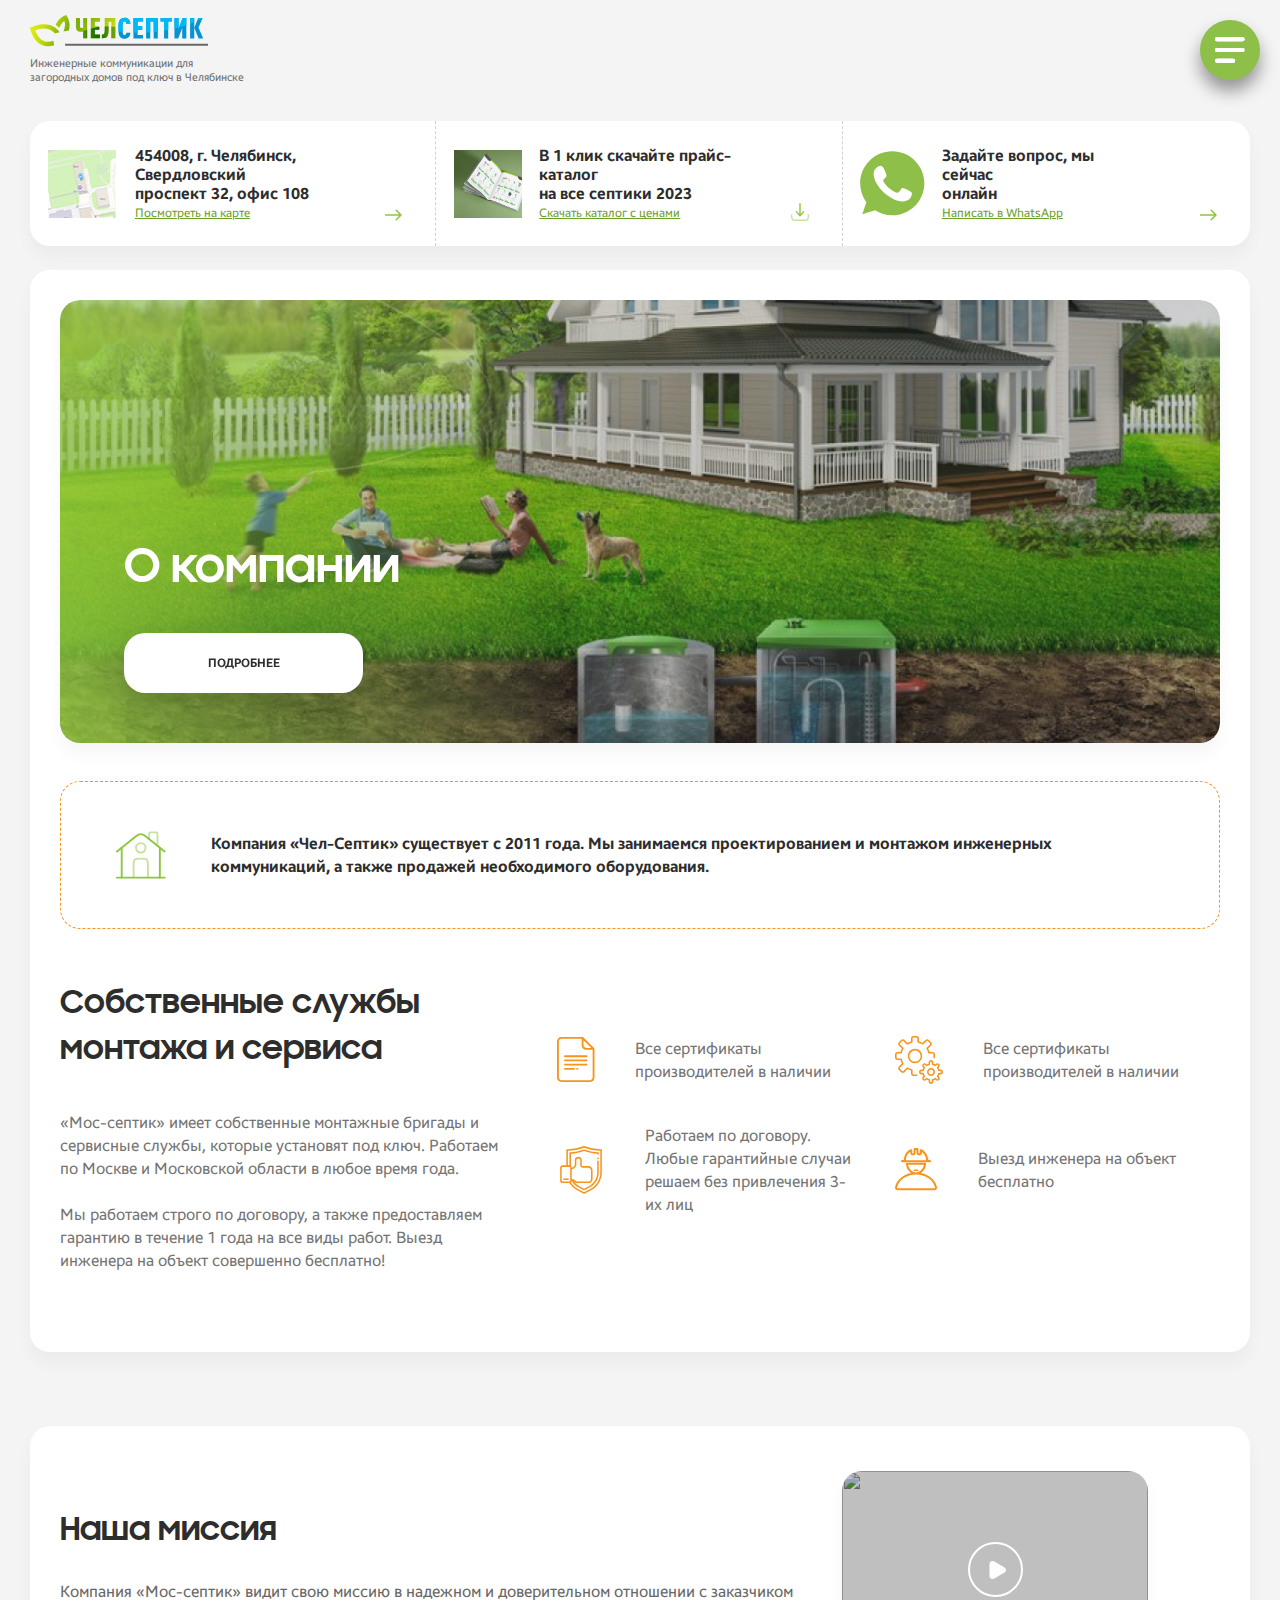
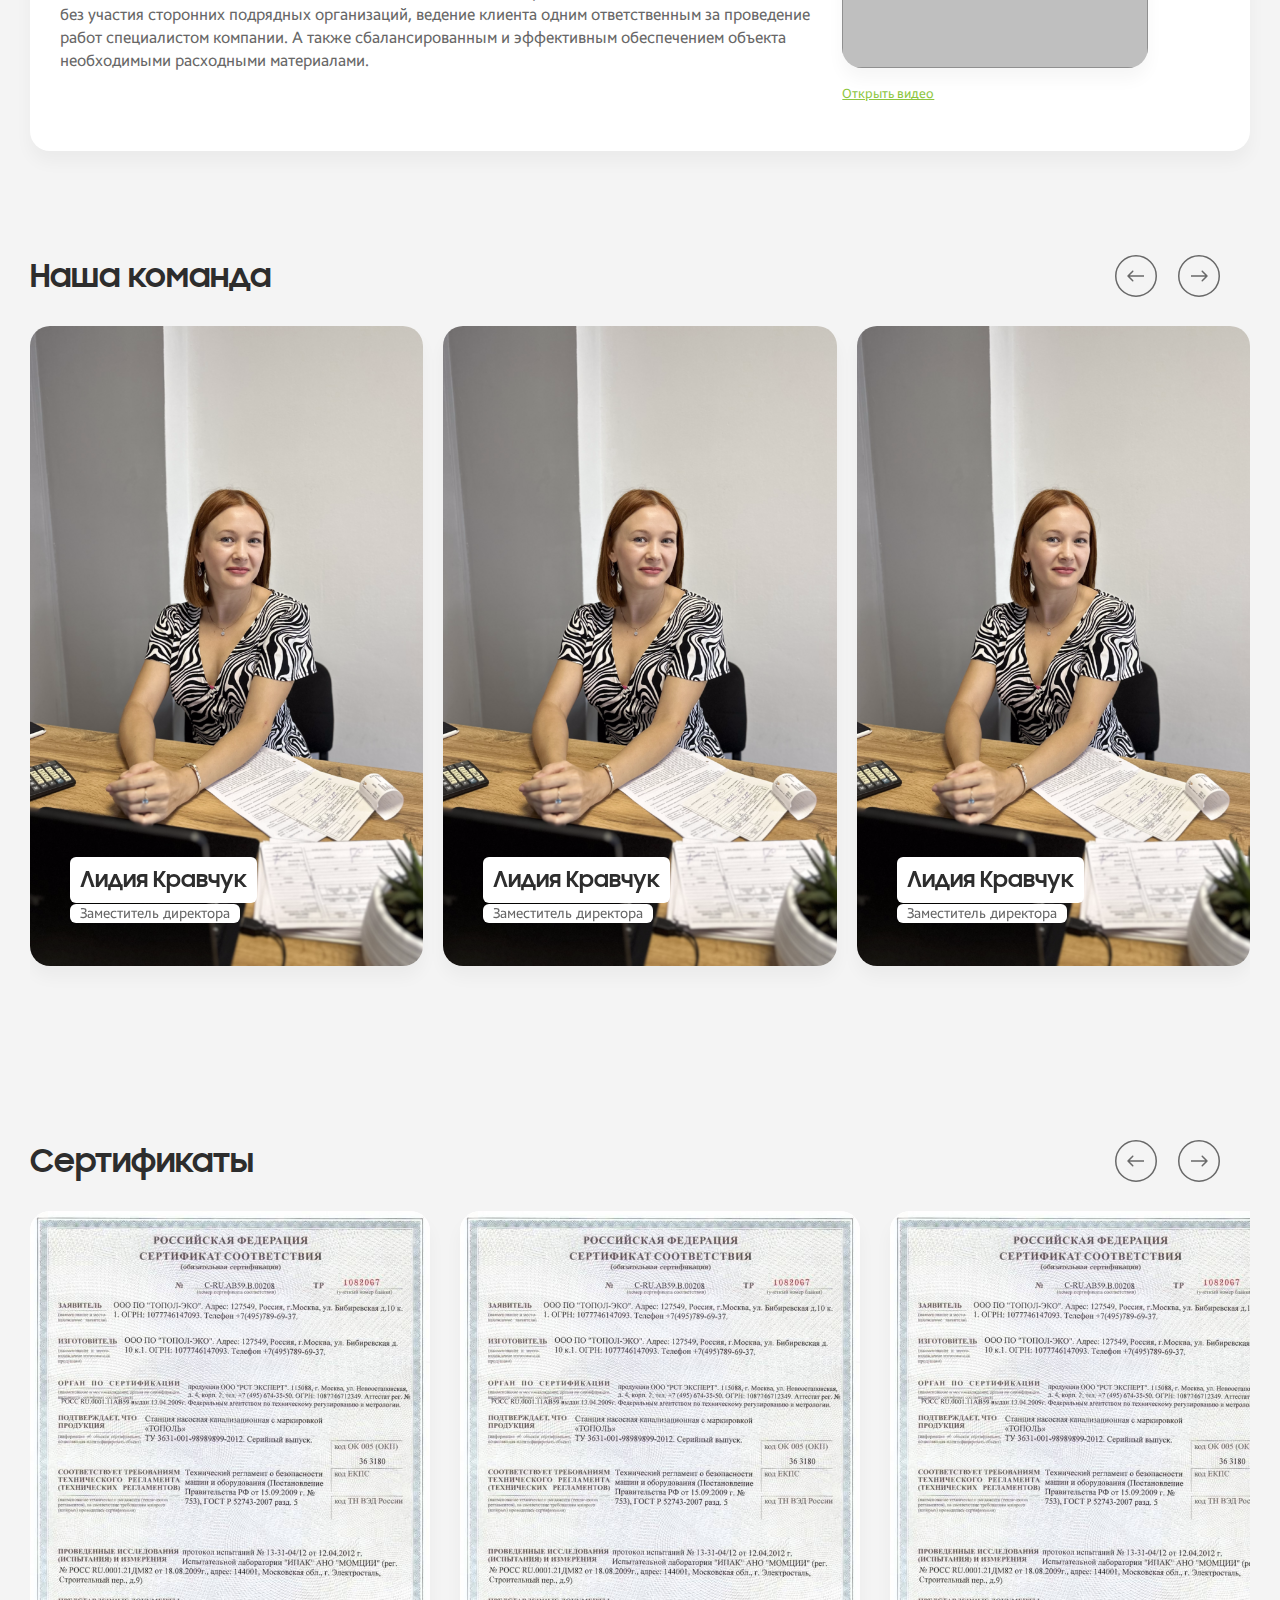
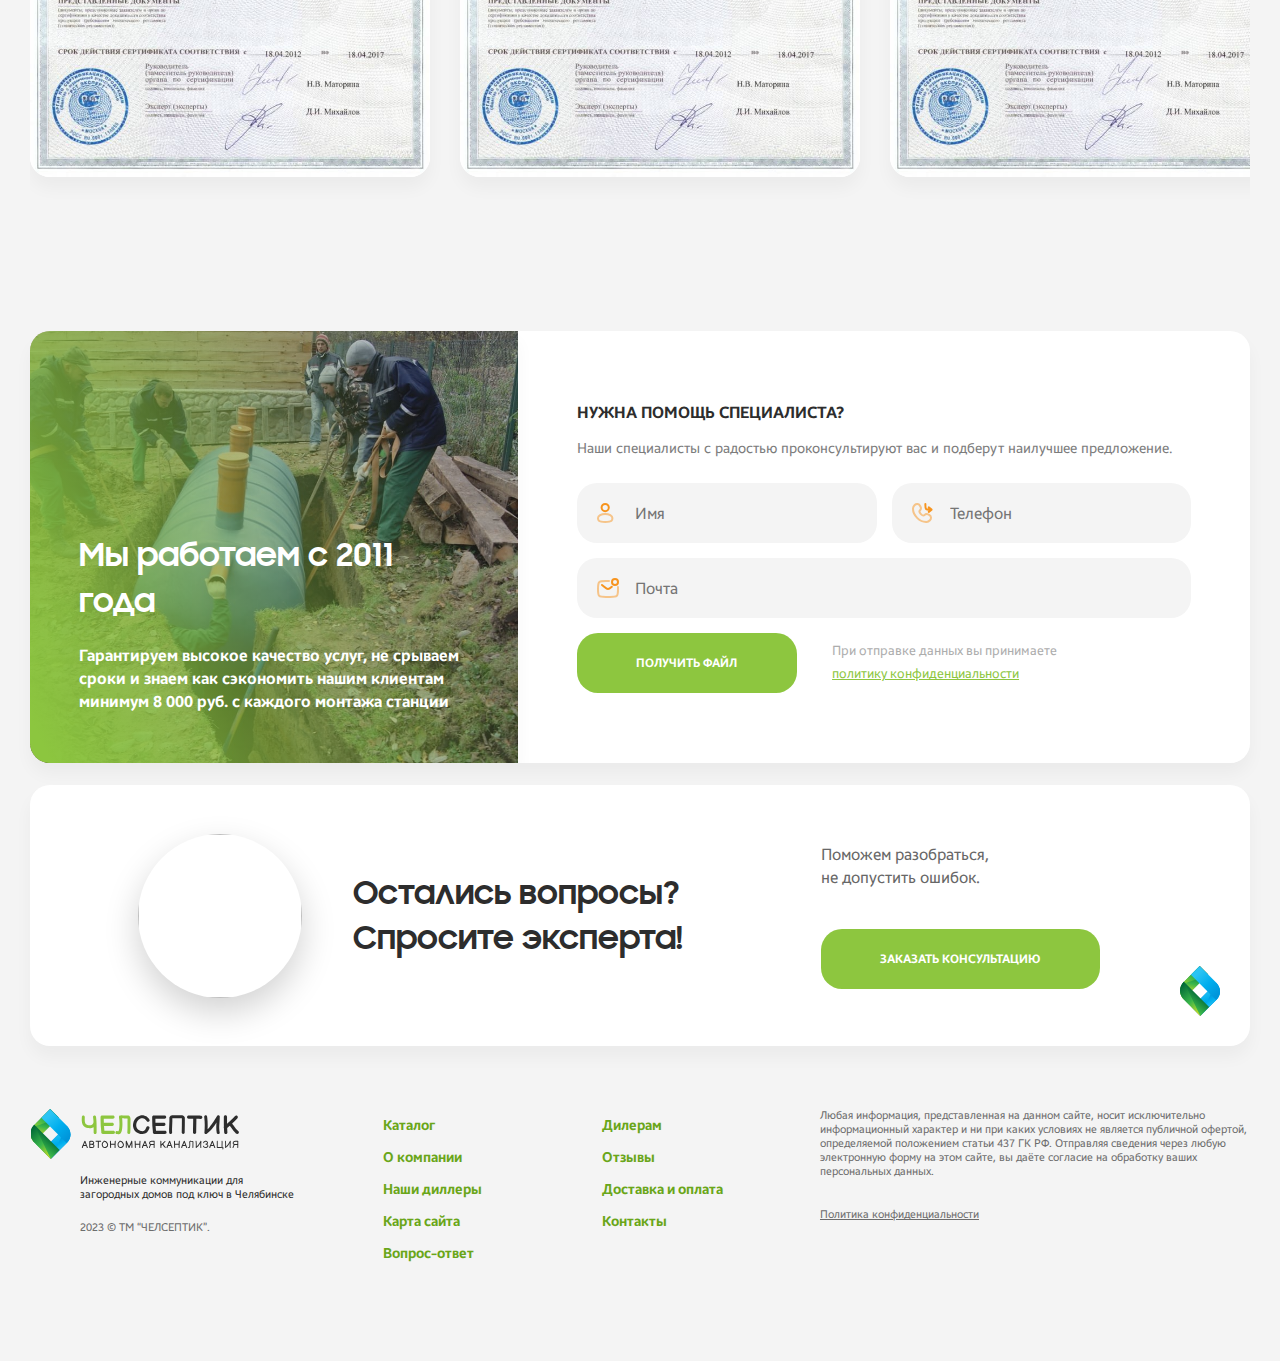
==== commit e49e183f: "22.01.24" ====
--- a/aboutcompany.html
+++ b/aboutcompany.html
@@ -3,7 +3,7 @@
 <head>
   <meta charset="UTF-8">
   <meta name="viewport" content="width=device-width, initial-scale=1.0">
-  <title>Septik</title>
+  <title>О компании</title>
   
   <meta http-equiv="Content-Type" content="text/html" charset="UTF-8">
   <link rel="icon" type="mage/vnd.microsoft.icon" href="/assets/img/favicon.ico">
@@ -23,18 +23,34 @@
 </head>
 <body>
 <div id="page" class="page">
-	<a href="#" id="open-menu" class="open-menu">
+
+	<button id="open-menu" class="open-menu">
 		<img src="img/menu-btn-white.svg" alt="" class="open">
 		<img src="img/menu-btn-white-close.svg" alt="" class="close">
-	</a>
+	</button>
+
   <div class="opacity-block "></div>
+
   <section class="nav nav-bar">
-
     <div class="nav-bar-block_container">
-      <a href="/"><img src="img/logo-main.svg" alt="" class="logo"></a>
+      <a href="/">
+      	<img src="img/logo-main.svg" alt="" class="logo logo-desktop">
+      	<img src="img/mobile-logo.svg" alt="" class="logo logo-mobile">
+      </a>
       <p class="descr">
       	Инженерные коммуникации для загородных домов под ключ в Челябинске
       </p>
+    	<div class="img-descr">
+				<img src="img/map.png" alt="">
+				<div class="descr">
+					<p>
+						454008, г.&nbsp;Челябинск, Свердловский проспект&nbsp;32, офис&nbsp;108
+					</p>
+					<a href="">
+						Посмотреть на карте
+					</a>
+				</div>
+			</div>
       <div class="nav-bar-block_menu">
         <ul id="accordion" class="accordion">
         	<li>
@@ -166,8 +182,6 @@
       </div>
     </div>
   </section>
-
-
 
   <section class="all-body">
 
@@ -183,13 +197,13 @@
   				<a href="#">
   					<img src="img/wp.svg" alt="">
   				</a>
-  				<a href="#" class="open-menu">
+  				<!-- <a href="#" class="open-menu">
   					<img src="img/menu-btn.svg" alt="">
-  				</a>
+  				</a> -->
   			</div>
   		</div>
   		<p>
-  			Инженерные коммуникации для загородных<br> домов под ключ в Челябинске
+  			Инженерные коммуникации для загородных домов под ключ в Челябинске
   		</p>
   	</section>
   	
--- a/css/style.css
+++ b/css/style.css
@@ -1 +1 @@
-*{padding:0;margin:0;border:none}*,::after,::before{-webkit-box-sizing:border-box;-moz-box-sizing:border-box;box-sizing:border-box}a,a:link,a:visited{text-decoration:none}a:hover{text-decoration:none}aside,footer,header,main,nav,section{display:block}h1,h2,h3,h4,h5,h6,p{font-size:inherit;font-weight:inherit}ul,ul li{list-style:none}img{vertical-align:top}img,svg{height:auto}address{font-style:normal}button,input,select,textarea{font-family:inherit;font-size:inherit;color:inherit;background-color:rgba(0,0,0,0)}input::-ms-clear{display:none}button,input[type=submit]{display:inline-block;-webkit-box-shadow:none;-moz-box-shadow:none;box-shadow:none;background-color:rgba(0,0,0,0);background:0 0;cursor:pointer}button:active,button:focus,input:active,input:focus{outline:0}button::-moz-focus-inner{padding:0;border:0}label{cursor:pointer}legend{display:block}body{background:#f4f4f4}body section{color:#2d2d2d;margin:0 auto}body h1,body h2,body h3,body h4,body h5,body h6,body p{color:#2d2d2d}body h1,body h2,body h3,body h4,body h5,body h6{font-family:"Samsung Sharp Sans"}#open-menu{position:fixed;top:20px;right:30px;height:60px;width:60px;-webkit-border-radius:50%;-moz-border-radius:50%;border-radius:50%;-webkit-box-shadow:0 11px 17px 0 rgba(0,0,0,.4);-moz-box-shadow:0 11px 17px 0 rgba(0,0,0,.4);box-shadow:0 11px 17px 0 rgba(0,0,0,.4);background:#8dbf49;z-index:11;display:none;-webkit-box-pack:center;-webkit-justify-content:center;-moz-box-pack:center;-ms-flex-pack:center;justify-content:center;-webkit-box-align:center;-webkit-align-items:center;-moz-box-align:center;-ms-flex-align:center;align-items:center;-webkit-transition:all .3s;-o-transition:all .3s;-moz-transition:all .3s;transition:all .3s}@media(max-width:1400px){#open-menu{display:-webkit-box;display:-webkit-flex;display:-moz-box;display:-ms-flexbox;display:flex}}#open-menu .close{display:none}#open-menu .open{display:block}#open-menu.active .close{display:block}#open-menu.active .open{display:none}#open-menu img{height:30px;width:30px}.opacity-block{position:fixed;top:0;right:0;height:100%;width:100%;background:rgba(0,0,0,.5019607843);z-index:9;display:none;-webkit-transition:all .3s;-o-transition:all .3s;-moz-transition:all .3s;transition:all .3s}.opacity-block.active{display:none}@media(max-width:1400px){.opacity-block{display:none}.opacity-block.active{display:block}}.nav-bar{position:fixed;top:0;left:0;bottom:0;width:294px;height:100vh;-webkit-box-shadow:1px 0 0 #e2e5e3;-moz-box-shadow:1px 0 0 #e2e5e3;box-shadow:1px 0 0 #e2e5e3;background:#fff;-webkit-transition:all .3s;-o-transition:all .3s;-moz-transition:all .3s;transition:all .3s}@media(max-width:1400px){.nav-bar{position:fixed;z-index:10;left:-100%}.nav-bar.active{left:0}}.nav-bar img.logo{height:144px;margin-left:38px;margin-top:25px}.nav-bar p.descr{width:227px;margin-left:30px;margin-top:21px;color:#6d6d6d;text-align:center;font-family:Samsung Sans;font-size:11px;font-style:normal;font-weight:400;line-height:14px}.nav-bar .nav-bar-block_menu{height:-webkit-calc(100vh - 370px);height:-moz-calc(100vh - 370px);height:calc(100vh - 370px);overflow-y:scroll}.nav-bar .nav-bar-block_menu::-webkit-scrollbar{width:0}.nav-bar .accordion{width:100%;max-width:240px;margin:30px auto 20px;background:#fff}.nav-bar .accordion a.item svg.arrow{opacity:0}.nav-bar .accordion .link,.nav-bar .accordion a.item{position:relative;cursor:pointer;display:-webkit-box;display:-webkit-flex;display:-moz-box;display:-ms-flexbox;display:flex;-webkit-box-pack:justify;-webkit-justify-content:space-between;-moz-box-pack:justify;-ms-flex-pack:justify;justify-content:space-between;-webkit-box-align:center;-webkit-align-items:center;-moz-box-align:center;-ms-flex-align:center;align-items:center;padding:0 24px;height:60px;margin-bottom:6px;-webkit-border-radius:21px;-moz-border-radius:21px;border-radius:21px;border:1px solid #dceaca;background:#fff;-webkit-transition:all .4s ease;-o-transition:all .4s ease;-moz-transition:all .4s ease;transition:all .4s ease;color:#2d2d2d;font-family:Samsung Sans;font-size:14px;font-style:normal;font-weight:600;line-height:150%;text-transform:uppercase}.nav-bar .accordion .link:hover,.nav-bar .accordion a.item:hover{color:#fff;background-color:#8dc63f}.nav-bar .accordion .link:hover svg path,.nav-bar .accordion a.item:hover svg path{stroke:#fff}.nav-bar .accordion .link:hover svg path.no-stroke,.nav-bar .accordion a.item:hover svg path.no-stroke{fill:#fff}.nav-bar .accordion .link:hover svg.arrow path,.nav-bar .accordion a.item:hover svg.arrow path{stroke:#fff}.nav-bar .accordion .link span,.nav-bar .accordion a.item span{text-align:center}.nav-bar .accordion .link svg,.nav-bar .accordion a.item svg{width:20px;height:20px;-webkit-transition:all .4s ease;-o-transition:all .4s ease;-moz-transition:all .4s ease;transition:all .4s ease}.nav-bar .accordion .link svg path,.nav-bar .accordion a.item svg path{stroke:#8dc63f}.nav-bar .accordion .link svg path.no-stroke,.nav-bar .accordion a.item svg path.no-stroke{fill:#8dc63f}.nav-bar .accordion .link svg.arrow,.nav-bar .accordion a.item svg.arrow{width:10px;height:10px;margin:5px}.nav-bar .accordion .link svg.arrow path,.nav-bar .accordion a.item svg.arrow path{stroke:#2d2d2d}.nav-bar .accordion li.open .link{color:#fff;background-color:#8dc63f}.nav-bar .accordion li.open .link svg path{stroke:#fff}.nav-bar .accordion li.open .link svg path.no-stroke{fill:#fff}.nav-bar .accordion li.open .link li.open svg.arrow{-webkit-transform:rotate(180deg);-moz-transform:rotate(180deg);-ms-transform:rotate(180deg);-o-transform:rotate(180deg);transform:rotate(180deg)}.nav-bar .submenu{display:none;font-size:14px}.nav-bar .submenu a{position:relative;cursor:pointer;display:-webkit-box;display:-webkit-flex;display:-moz-box;display:-ms-flexbox;display:flex;-webkit-box-pack:justify;-webkit-justify-content:space-between;-moz-box-pack:justify;-ms-flex-pack:justify;justify-content:space-between;align-itens:center;padding:20px 24px;margin-bottom:6px;-webkit-border-radius:21px;-moz-border-radius:21px;border-radius:21px;border:1px solid #dceaca;background:#fff;-webkit-transition:all .4s ease;-o-transition:all .4s ease;-moz-transition:all .4s ease;transition:all .4s ease;color:#2d2d2d;font-family:Samsung Sans;font-size:14px;font-style:normal;font-weight:600;line-height:150%;text-transform:uppercase}.nav-bar .submenu a:hover{color:#fff;background-color:#8dc63f}.nav-bar .submenu a:hover svg path{stroke:#fff}.nav-bar .menu-footer{position:absolute;bottom:0;width:100%}.nav-bar .menu-footer .cont{display:-webkit-box;display:-webkit-flex;display:-moz-box;display:-ms-flexbox;display:flex;-webkit-box-pack:end;-webkit-justify-content:flex-end;-moz-box-pack:end;-ms-flex-pack:end;justify-content:flex-end;-webkit-box-align:center;-webkit-align-items:center;-moz-box-align:center;-ms-flex-align:center;align-items:center;-webkit-box-orient:vertical;-webkit-box-direction:normal;-webkit-flex-direction:column;-moz-box-orient:vertical;-moz-box-direction:normal;-ms-flex-direction:column;flex-direction:column;-webkit-align-content:space-between;-ms-flex-line-pack:justify;align-content:space-between;background-color:#fff;height:100%;padding:15px;gap:7px}.nav-bar .menu-footer .cont .nav-bar-block_phone a{display:-webkit-box;display:-webkit-flex;display:-moz-box;display:-ms-flexbox;display:flex;-webkit-box-pack:center;-webkit-justify-content:center;-moz-box-pack:center;-ms-flex-pack:center;justify-content:center;-webkit-box-align:center;-webkit-align-items:center;-moz-box-align:center;-ms-flex-align:center;align-items:center;-webkit-box-orient:horizontal;-webkit-box-direction:normal;-webkit-flex-direction:row;-moz-box-orient:horizontal;-moz-box-direction:normal;-ms-flex-direction:row;flex-direction:row;-webkit-align-content:space-between;-ms-flex-line-pack:justify;align-content:space-between;gap:10px;color:#2d2d2d;font-family:Samsung Sans;font-size:22px;font-style:normal;font-weight:600;line-height:normal;letter-spacing:-.44px;text-transform:uppercase}.nav-bar .menu-footer .cont .nav-bar-block_phone a img{width:14px;height:14px}.nav-bar .menu-footer .cont .nav-bar-time{color:#2d2d2d;text-align:center;font-family:Samsung Sans;font-size:12px;font-style:normal;font-weight:400;line-height:14px}.nav-bar .menu-footer .cont .nav-bar-block_btn a{width:239px;height:60px;-webkit-flex-shrink:0;-ms-flex-negative:0;flex-shrink:0;color:#2d2d2d;text-align:center;font-family:Samsung Sans;font-size:12px;font-style:normal;font-weight:700;line-height:normal;text-transform:uppercase;-webkit-border-radius:21px;-moz-border-radius:21px;border-radius:21px;background:#ffde17;display:-webkit-box;display:-webkit-flex;display:-moz-box;display:-ms-flexbox;display:flex;-webkit-box-pack:center;-webkit-justify-content:center;-moz-box-pack:center;-ms-flex-pack:center;justify-content:center;-webkit-box-align:center;-webkit-align-items:center;-moz-box-align:center;-ms-flex-align:center;align-items:center;margin-top:14px;margin-bottom:14px}.mobile-header{padding:15px 30px 0;position:fixed;top:0;right:0;height:100px;width:100%;z-index:2;background:#f4f4f4;display:none}.mobile-header.shadow{-webkit-box-shadow:0 11px 17px 0 rgba(0,0,0,.2);-moz-box-shadow:0 11px 17px 0 rgba(0,0,0,.2);box-shadow:0 11px 17px 0 rgba(0,0,0,.2)}.mobile-header .cont{display:-webkit-box;display:-webkit-flex;display:-moz-box;display:-ms-flexbox;display:flex;-webkit-box-align:center;-webkit-align-items:center;-moz-box-align:center;-ms-flex-align:center;align-items:center;-webkit-box-pack:justify;-webkit-justify-content:space-between;-moz-box-pack:justify;-ms-flex-pack:justify;justify-content:space-between;margin-bottom:10px;position:relative}.mobile-header .cont .buttons{display:none;-webkit-box-align:center;-webkit-align-items:center;-moz-box-align:center;-ms-flex-align:center;align-items:center;gap:40px;position:absolute;top:17px;right:10px}@media(max-width:980px){.mobile-header .cont .buttons{display:-webkit-box;display:-webkit-flex;display:-moz-box;display:-ms-flexbox;display:flex}}.mobile-header .cont .buttons a img{width:40px;height:40px}.mobile-header p{color:#6d6d6d;text-align:left;font-family:Samsung Sans;font-size:11px;font-style:normal;font-weight:400;line-height:14px}@media(max-width:1400px){.mobile-header{display:block}}.all-body{width:100%;padding-left:294px}@media(max-width:1400px){.all-body{padding-left:0;padding-top:100px}}.header{margin:21px 30px 0;-webkit-border-radius:20px;-moz-border-radius:20px;border-radius:20px;background:#fff;-webkit-box-shadow:0 11px 17px 0 rgba(0,0,0,.04);-moz-box-shadow:0 11px 17px 0 rgba(0,0,0,.04);box-shadow:0 11px 17px 0 rgba(0,0,0,.04)}@media(max-width:980px){.header{display:none}}.header .cont{display:-webkit-box;display:-webkit-flex;display:-moz-box;display:-ms-flexbox;display:flex;width:100%;-webkit-box-pack:justify;-webkit-justify-content:space-between;-moz-box-pack:justify;-ms-flex-pack:justify;justify-content:space-between;-webkit-box-align:center;-webkit-align-items:center;-moz-box-align:center;-ms-flex-align:center;align-items:center;-webkit-box-orient:horizontal;-webkit-box-direction:normal;-webkit-flex-direction:row;-moz-box-orient:horizontal;-moz-box-direction:normal;-ms-flex-direction:row;flex-direction:row;-webkit-align-content:space-between;-ms-flex-line-pack:justify;align-content:space-between}.header .cont .elem{width:33.3%;border-right:1px dashed #d1d1d1;position:relative;display:-webkit-box;display:-webkit-flex;display:-moz-box;display:-ms-flexbox;display:flex;-webkit-box-pack:start;-webkit-justify-content:flex-start;-moz-box-pack:start;-ms-flex-pack:start;justify-content:flex-start;-webkit-box-align:center;-webkit-align-items:center;-moz-box-align:center;-ms-flex-align:center;align-items:center;-webkit-box-orient:horizontal;-webkit-box-direction:normal;-webkit-flex-direction:row;-moz-box-orient:horizontal;-moz-box-direction:normal;-ms-flex-direction:row;flex-direction:row;-webkit-align-content:space-between;-ms-flex-line-pack:justify;align-content:space-between}.header .cont .elem svg{position:absolute;bottom:25px;right:33px}.header .cont .elem .img-descr{padding:25px 0;display:-webkit-box;display:-webkit-flex;display:-moz-box;display:-ms-flexbox;display:flex;-webkit-box-pack:start;-webkit-justify-content:flex-start;-moz-box-pack:start;-ms-flex-pack:start;justify-content:flex-start;-webkit-box-align:center;-webkit-align-items:center;-moz-box-align:center;-ms-flex-align:center;align-items:center;-webkit-box-orient:horizontal;-webkit-box-direction:normal;-webkit-flex-direction:row;-moz-box-orient:horizontal;-moz-box-direction:normal;-ms-flex-direction:row;flex-direction:row;-webkit-align-content:space-between;-ms-flex-line-pack:justify;align-content:space-between}.header .cont .elem .img-descr img{margin:0 5% 0 5%;width:68px;height:68px;-webkit-border-radius:21px;-moz-border-radius:21px;border-radius:21px}.header .cont .elem .img-descr:last-child img{-webkit-border-radius:0;-moz-border-radius:0;border-radius:0}.header .cont .elem .img-descr .descr{margin-right:2vw}.header .cont .elem .img-descr .descr p{color:#2d2d2d;font-family:Samsung Sans;font-size:16px;font-style:normal;font-weight:700;line-height:19px}.header .cont .elem .img-descr .descr a{color:#6c9e28;text-align:center;font-family:Samsung Sans;font-size:12px;font-style:normal;font-weight:400;line-height:14px;-webkit-text-decoration-line:underline;-moz-text-decoration-line:underline;text-decoration-line:underline}.header .cont .elem:last-child{border-right:none}.main-banner{margin:12px 30px 0;-webkit-border-radius:20px;-moz-border-radius:20px;border-radius:20px}.main-banner .swiper-main-banner{padding-bottom:32px}.main-banner .swiper-main-banner .swiper-wrapper{height:auto;-webkit-border-radius:20px;-moz-border-radius:20px;border-radius:20px}.main-banner .swiper-main-banner .swiper-wrapper .swiper-slide{height:100%;overflow:hidden;-webkit-border-radius:20px;-moz-border-radius:20px;border-radius:20px;font-size:18px;display:-webkit-box;display:-webkit-flex;display:-moz-box;display:-ms-flexbox;display:flex;-webkit-box-pack:center;-webkit-justify-content:center;-moz-box-pack:center;-ms-flex-pack:center;justify-content:center;-webkit-box-align:center;-webkit-align-items:center;-moz-box-align:center;-ms-flex-align:center;align-items:center;position:relative;-webkit-box-shadow:0 11px 17px 0 rgba(0,0,0,.04);-moz-box-shadow:0 11px 17px 0 rgba(0,0,0,.04);box-shadow:0 11px 17px 0 rgba(0,0,0,.04)}.main-banner .swiper-main-banner .swiper-wrapper .swiper-slide>img{position:absolute;display:block;width:100%;height:100%;min-height:100%;-o-object-fit:cover;object-fit:cover;z-index:-1;-webkit-border-radius:20px;-moz-border-radius:20px;border-radius:20px}.main-banner .swiper-main-banner .swiper-wrapper .swiper-slide .green-rect{position:absolute;top:0;left:0;width:100%;height:100%;z-index:-1;-webkit-border-radius:20px;-moz-border-radius:20px;border-radius:20px;background:-webkit-linear-gradient(14deg,rgba(141,198,63,.83) .95%,rgba(63,63,63,.25) 40.9%);background:-moz-linear-gradient(14deg,rgba(141,198,63,.83) .95%,rgba(63,63,63,.25) 40.9%);background:-o-linear-gradient(14deg,rgba(141,198,63,.83) .95%,rgba(63,63,63,.25) 40.9%);background:linear-gradient(76deg,rgba(141,198,63,.83) .95%,rgba(63,63,63,.25) 40.9%)}.main-banner .swiper-main-banner .swiper-wrapper .swiper-slide .main-body{width:100%;z-index:-1;padding:70px 0 60px 80px}.main-banner .swiper-main-banner .swiper-wrapper .swiper-slide .main-body img{width:124px;height:135px}.main-banner .swiper-main-banner .swiper-wrapper .swiper-slide .main-body h1{margin-top:30px;color:#fff;font-family:Samsung Sharp Sans;font-size:46px;font-style:normal;font-weight:700;line-height:46px}.main-banner .swiper-main-banner .swiper-wrapper .swiper-slide .main-body p{margin-top:22px;color:#fff;font-family:Samsung Sans;font-size:16px;font-style:normal;font-weight:700;line-height:23px}.main-banner .swiper-main-banner .swiper-wrapper .swiper-slide .main-body a{margin-top:44px;-webkit-border-radius:21px;-moz-border-radius:21px;border-radius:21px;background:#fff;-webkit-box-shadow:0 14px 34px 0 rgba(0,0,0,.16);-moz-box-shadow:0 14px 34px 0 rgba(0,0,0,.16);box-shadow:0 14px 34px 0 rgba(0,0,0,.16);width:239px;height:60px;-webkit-flex-shrink:0;-ms-flex-negative:0;flex-shrink:0;color:#2d2d2d;display:-webkit-box;display:-webkit-flex;display:-moz-box;display:-ms-flexbox;display:flex;-webkit-box-pack:center;-webkit-justify-content:center;-moz-box-pack:center;-ms-flex-pack:center;justify-content:center;-webkit-box-align:center;-webkit-align-items:center;-moz-box-align:center;-ms-flex-align:center;align-items:center;font-family:Samsung Sans;font-size:12px;font-style:normal;font-weight:700;line-height:normal;text-transform:uppercase}.main-banner .swiper-main-banner .swiper-buttons{position:absolute;bottom:94px;right:57px;display:-webkit-box;display:-webkit-flex;display:-moz-box;display:-ms-flexbox;display:flex;height:42px}.main-banner .swiper-main-banner .swiper-buttons .swiper-button-next{position:relative;width:42px;height:42px;-webkit-flex-shrink:0;-ms-flex-negative:0;flex-shrink:0}.main-banner .swiper-main-banner .swiper-buttons .swiper-button-prev{position:relative;width:42px;height:42px;-webkit-flex-shrink:0;-ms-flex-negative:0;flex-shrink:0}.banner-econom-blog-once{margin:61px 30px 0;display:-webkit-box;display:-webkit-flex;display:-moz-box;display:-ms-flexbox;display:flex;gap:30px}@media(max-width:1000px){.banner-econom-blog-once{-webkit-flex-wrap:wrap;-ms-flex-wrap:wrap;flex-wrap:wrap}}.banner-econom-blog-once .banner-econom{width:-webkit-calc(100% - 496px);width:-moz-calc(100% - 496px);width:calc(100% - 496px)}@media(max-width:1000px){.banner-econom-blog-once .banner-econom{width:100%}}.banner-econom-blog-once .banner-econom .swiper-banner-econom{height:333px;width:100%;padding-bottom:33px}@media(max-width:1200px){.banner-econom-blog-once .banner-econom .swiper-banner-econom{height:433px}}@media(max-width:1200px){.banner-econom-blog-once .banner-econom .swiper-banner-econom{height:477px}}.banner-econom-blog-once .banner-econom .swiper-banner-econom .swiper-wrapper{height:100%;width:100%;-webkit-border-radius:20px;-moz-border-radius:20px;border-radius:20px;background:#fff;-webkit-box-shadow:0 11px 17px 0 rgba(0,0,0,.04);-moz-box-shadow:0 11px 17px 0 rgba(0,0,0,.04);box-shadow:0 11px 17px 0 rgba(0,0,0,.04)}.banner-econom-blog-once .banner-econom .swiper-banner-econom .swiper-wrapper .swiper-slide{height:100%;width:100%;-webkit-border-radius:20px;-moz-border-radius:20px;border-radius:20px;background:#fff;position:relative;overflow:hidden}.banner-econom-blog-once .banner-econom .swiper-banner-econom .swiper-wrapper .swiper-slide .econom-1{position:absolute;width:500px;height:500px;top:-228px;left:-235px;z-index:-1}@media(max-width:1200px){.banner-econom-blog-once .banner-econom .swiper-banner-econom .swiper-wrapper .swiper-slide .econom-1{top:-278px}}.banner-econom-blog-once .banner-econom .swiper-banner-econom .swiper-wrapper .swiper-slide .econom-2{position:absolute;width:500px;height:500px;bottom:-170px;right:-37px;z-index:-1}@media(max-width:1600px){.banner-econom-blog-once .banner-econom .swiper-banner-econom .swiper-wrapper .swiper-slide .econom-2{right:-107px}}@media(max-width:768px){.banner-econom-blog-once .banner-econom .swiper-banner-econom .swiper-wrapper .swiper-slide .econom-2{display:none}}.banner-econom-blog-once .banner-econom .swiper-banner-econom .swiper-wrapper .swiper-slide .snow-1{position:absolute;left:270px;bottom:-73px;z-index:-1}.banner-econom-blog-once .banner-econom .swiper-banner-econom .swiper-wrapper .swiper-slide .snow-2{position:absolute;left:385px;top:-34px;z-index:-1}.banner-econom-blog-once .banner-econom .swiper-banner-econom .swiper-wrapper .swiper-slide .snow-3{position:absolute;right:352px;top:118px;z-index:-1}.banner-econom-blog-once .banner-econom .swiper-banner-econom .swiper-wrapper .swiper-slide .snow-4{position:absolute;right:-20px;bottom:-102px;z-index:-1}.banner-econom-blog-once .banner-econom .swiper-banner-econom .swiper-wrapper .swiper-slide .sale-stroke-1{position:absolute;display:-webkit-box;display:-webkit-flex;display:-moz-box;display:-ms-flexbox;display:flex;-webkit-box-pack:center;-webkit-justify-content:center;-moz-box-pack:center;-ms-flex-pack:center;justify-content:center;-webkit-box-align:center;-webkit-align-items:center;-moz-box-align:center;-ms-flex-align:center;align-items:center;width:674px;height:29px;-webkit-transform:rotate(-15deg);-moz-transform:rotate(-15deg);-ms-transform:rotate(-15deg);-o-transform:rotate(-15deg);transform:rotate(-15deg);-webkit-flex-shrink:0;-ms-flex-negative:0;flex-shrink:0;background:#f7941e;top:0;left:-80px;color:#fff;text-align:center;font-family:Samsung Sans;font-size:12px;font-style:normal;font-weight:600;line-height:normal;text-transform:uppercase}.banner-econom-blog-once .banner-econom .swiper-banner-econom .swiper-wrapper .swiper-slide .sale-stroke-1 span{padding:0 5px}.banner-econom-blog-once .banner-econom .swiper-banner-econom .swiper-wrapper .swiper-slide .sale-stroke-2{position:absolute;display:-webkit-box;display:-webkit-flex;display:-moz-box;display:-ms-flexbox;display:flex;-webkit-box-pack:center;-webkit-justify-content:center;-moz-box-pack:center;-ms-flex-pack:center;justify-content:center;-webkit-box-align:center;-webkit-align-items:center;-moz-box-align:center;-ms-flex-align:center;align-items:center;width:674px;height:29px;-webkit-transform:rotate(-32deg);-moz-transform:rotate(-32deg);-ms-transform:rotate(-32deg);-o-transform:rotate(-32deg);transform:rotate(-32deg);-webkit-flex-shrink:0;-ms-flex-negative:0;flex-shrink:0;background:#f7941e;bottom:-44px;right:-145px;color:#fff;font-family:Samsung Sans;font-size:12px;font-style:normal;font-weight:600;line-height:normal;text-transform:uppercase}.banner-econom-blog-once .banner-econom .swiper-banner-econom .swiper-wrapper .swiper-slide .sale-stroke-2 span{padding:0 5px}.banner-econom-blog-once .banner-econom .swiper-banner-econom .swiper-wrapper .swiper-slide .econom-body{width:100%;height:100%;display:-webkit-box;display:-webkit-flex;display:-moz-box;display:-ms-flexbox;display:flex;-webkit-box-pack:center;-webkit-justify-content:center;-moz-box-pack:center;-ms-flex-pack:center;justify-content:center;-webkit-box-align:center;-webkit-align-items:center;-moz-box-align:center;-ms-flex-align:center;align-items:center;-webkit-box-orient:vertical;-webkit-box-direction:normal;-webkit-flex-direction:column;-moz-box-orient:vertical;-moz-box-direction:normal;-ms-flex-direction:column;flex-direction:column}.banner-econom-blog-once .banner-econom .swiper-banner-econom .swiper-wrapper .swiper-slide .econom-body p{color:#2d2d2d;text-align:center;font-family:Samsung Sans;font-size:16px;font-style:normal;font-weight:700;line-height:19px;margin-bottom:17px}.banner-econom-blog-once .banner-econom .swiper-banner-econom .swiper-wrapper .swiper-slide .econom-body h2{color:#2d2d2d;font-family:Samsung Sharp Sans;font-size:46px;font-style:normal;font-weight:700;line-height:46px;margin-bottom:25px;text-align:center;padding:0 20px}.banner-econom-blog-once .banner-econom .swiper-banner-econom .swiper-wrapper .swiper-slide .econom-body h2 span{color:#f7941e;font-family:Samsung Sharp Sans;font-size:46px;font-style:normal;font-weight:700;line-height:46px}.banner-econom-blog-once .banner-econom .swiper-banner-econom .swiper-wrapper .swiper-slide .econom-body a{width:239px;height:60px;display:-webkit-box;display:-webkit-flex;display:-moz-box;display:-ms-flexbox;display:flex;-webkit-box-pack:center;-webkit-justify-content:center;-moz-box-pack:center;-ms-flex-pack:center;justify-content:center;-webkit-box-align:center;-webkit-align-items:center;-moz-box-align:center;-ms-flex-align:center;align-items:center;-webkit-flex-shrink:0;-ms-flex-negative:0;flex-shrink:0;-webkit-border-radius:21px;-moz-border-radius:21px;border-radius:21px;background:#8dc63f;color:#fff;font-family:Samsung Sans;font-size:12px;font-style:normal;font-weight:700;line-height:normal;text-transform:uppercase}.banner-econom-blog-once .banner-econom .swiper-banner-econom .swiper-buttons{display:none}.banner-econom-blog-once .blog-once{width:466px;height:336px;display:-webkit-box;display:-webkit-flex;display:-moz-box;display:-ms-flexbox;display:flex;-webkit-box-pack:justify;-webkit-justify-content:space-between;-moz-box-pack:justify;-ms-flex-pack:justify;justify-content:space-between;-webkit-box-orient:vertical;-webkit-box-direction:normal;-webkit-flex-direction:column;-moz-box-orient:vertical;-moz-box-direction:normal;-ms-flex-direction:column;flex-direction:column}@media(max-width:1000px){.banner-econom-blog-once .blog-once{width:100%}}.banner-econom-blog-once .blog-once a .blog-rect{position:relative;height:300px;width:100%;-webkit-border-radius:20px;-moz-border-radius:20px;border-radius:20px;-webkit-box-shadow:0 11px 17px 0 rgba(0,0,0,.04);-moz-box-shadow:0 11px 17px 0 rgba(0,0,0,.04);box-shadow:0 11px 17px 0 rgba(0,0,0,.04)}.banner-econom-blog-once .blog-once a .blog-rect .blog-img{position:absolute;display:block;width:100%;height:100%;-o-object-fit:cover;object-fit:cover;z-index:-1;-webkit-border-radius:20px;-moz-border-radius:20px;border-radius:20px}.banner-econom-blog-once .blog-once a .blog-rect .green-rect{position:absolute;bottom:0;left:0;width:100%;height:100%;z-index:-1;-webkit-border-radius:20px;-moz-border-radius:20px;border-radius:20px;background:-webkit-linear-gradient(22deg,#8cc63f 0,rgba(63,63,63,0) 56.39%);background:-moz-linear-gradient(22deg,#8cc63f 0,rgba(63,63,63,0) 56.39%);background:-o-linear-gradient(22deg,#8cc63f 0,rgba(63,63,63,0) 56.39%);background:linear-gradient(68deg,#8cc63f 0,rgba(63,63,63,0) 56.39%)}.banner-econom-blog-once .blog-once a .blog-rect .blog-once-body{padding:34px 45px;height:100%;display:-webkit-box;display:-webkit-flex;display:-moz-box;display:-ms-flexbox;display:flex;-webkit-box-pack:end;-webkit-justify-content:flex-end;-moz-box-pack:end;-ms-flex-pack:end;justify-content:flex-end;-webkit-box-orient:vertical;-webkit-box-direction:normal;-webkit-flex-direction:column;-moz-box-orient:vertical;-moz-box-direction:normal;-ms-flex-direction:column;flex-direction:column;z-index:-1;position:absolute}.banner-econom-blog-once .blog-once a .blog-rect .blog-once-body h3{color:#fff;font-family:Samsung Sans;font-size:25px;font-style:normal;font-weight:700;line-height:26px;margin-bottom:15px}.banner-econom-blog-once .blog-once a .blog-rect .blog-once-body time{color:#fff;font-family:Samsung Sans;font-size:12px;font-style:normal;font-weight:400;line-height:14px}.banner-econom-blog-once .blog-once a .blog-rect svg{position:absolute;bottom:36px;right:31px}.banner-econom-blog-once .blog-once a{display:-webkit-box;display:-webkit-flex;display:-moz-box;display:-ms-flexbox;display:flex;-webkit-box-pack:center;-webkit-justify-content:center;-moz-box-pack:center;-ms-flex-pack:center;justify-content:center;-webkit-box-align:center;-webkit-align-items:center;-moz-box-align:center;-ms-flex-align:center;align-items:center;color:#6c9e28;font-family:Samsung Sans;font-size:14px;font-style:normal;font-weight:400;line-height:14px;-webkit-text-decoration-line:underline;-moz-text-decoration-line:underline;text-decoration-line:underline}.septik-types{margin:103px 30px 0;overflow:visible}.septik-types .title{text-align:center}@media(max-width:768px){.septik-types .title{width:-webkit-calc(100% - 100px);width:-moz-calc(100% - 100px);width:calc(100% - 100px);text-align:left}}.septik-types .title h2{color:#2d2d2d;font-family:Samsung Sharp Sans;font-size:32px;font-style:normal;font-weight:700;line-height:46px;margin-bottom:51px}@media(max-width:768px){.septik-types .title h2{font-size:28px}}.septik-types .septik-types-swiper{width:100%;position:relative}.septik-types .septik-types-swiper .swiper-wrapper{padding-bottom:30px}.septik-types .septik-types-swiper .swiper-wrapper .swiper-slide{position:relative;-webkit-border-radius:20px;-moz-border-radius:20px;border-radius:20px;-webkit-box-shadow:0 11px 17px 0 rgba(0,0,0,.04);-moz-box-shadow:0 11px 17px 0 rgba(0,0,0,.04);box-shadow:0 11px 17px 0 rgba(0,0,0,.04);-webkit-transition:all .3s;-o-transition:all .3s;-moz-transition:all .3s;transition:all .3s;-webkit-transform:scale(.95);-moz-transform:scale(.95);-ms-transform:scale(.95);-o-transform:scale(.95);transform:scale(.95)}@media(max-width:768px){.septik-types .septik-types-swiper .swiper-wrapper .swiper-slide{-webkit-transform:scale(1);-moz-transform:scale(1);-ms-transform:scale(1);-o-transform:scale(1);transform:scale(1)}}.septik-types .septik-types-swiper .swiper-wrapper .swiper-slide:nth-child(3n+2){background:-webkit-linear-gradient(28deg,#ed377d -.7%,#9423c9 92.82%);background:-moz-linear-gradient(28deg,#ed377d -.7%,#9423c9 92.82%);background:-o-linear-gradient(28deg,#ed377d -.7%,#9423c9 92.82%);background:linear-gradient(62deg,#ed377d -.7%,#9423c9 92.82%)}.septik-types .septik-types-swiper .swiper-wrapper .swiper-slide:nth-child(3n+3){background:-webkit-linear-gradient(23deg,#d7a801 -.59%,#f7451e 100%);background:-moz-linear-gradient(23deg,#d7a801 -.59%,#f7451e 100%);background:-o-linear-gradient(23deg,#d7a801 -.59%,#f7451e 100%);background:linear-gradient(67deg,#d7a801 -.59%,#f7451e 100%)}.septik-types .septik-types-swiper .swiper-wrapper .swiper-slide:nth-child(3n+1){background:-webkit-linear-gradient(23deg,#8dc63f -.59%,#289e57 100%);background:-moz-linear-gradient(23deg,#8dc63f -.59%,#289e57 100%);background:-o-linear-gradient(23deg,#8dc63f -.59%,#289e57 100%);background:linear-gradient(67deg,#8dc63f -.59%,#289e57 100%)}.septik-types .septik-types-swiper .swiper-wrapper .swiper-slide .logo{position:absolute;top:36px;left:51px;z-index:-1;-webkit-transition:all .3s;-o-transition:all .3s;-moz-transition:all .3s;transition:all .3s}.septik-types .septik-types-swiper .swiper-wrapper .swiper-slide .line{position:absolute;width:100%;height:1px;background:rgba(255,255,255,.3);top:83px;z-index:-1;-webkit-transition:all .3s;-o-transition:all .3s;-moz-transition:all .3s;transition:all .3s}.septik-types .septik-types-swiper .swiper-wrapper .swiper-slide .circ{position:absolute;width:98px;height:98px;top:31px;right:31px;-webkit-border-radius:50%;-moz-border-radius:50%;border-radius:50%;z-index:-1;-webkit-transition:all .3s;-o-transition:all .3s;-moz-transition:all .3s;transition:all .3s}.septik-types .septik-types-swiper .swiper-wrapper .swiper-slide svg{position:absolute;width:16px;height:8px;bottom:30px;right:40px;display:none;-webkit-transition:all .3s;-o-transition:all .3s;-moz-transition:all .3s;transition:all .3s}.septik-types .septik-types-swiper .swiper-wrapper .swiper-slide .body-type{margin:130px 70px 50px 65px;-webkit-transition:all .3s;-o-transition:all .3s;-moz-transition:all .3s;transition:all .3s}.septik-types .septik-types-swiper .swiper-wrapper .swiper-slide .body-type h4{color:#fff;font-family:Samsung Sans;font-size:25px;font-style:normal;font-weight:700;line-height:30px}.septik-types .septik-types-swiper .swiper-wrapper .swiper-slide .body-type h4 span{background-color:rgba(0,0,0,.5019607843);padding:1px 3px}.septik-types .septik-types-swiper .swiper-wrapper .swiper-slide .body-type p{color:#fff;font-family:Samsung Sans;font-size:16px;font-style:normal;font-weight:400;line-height:23px;margin-top:17px}.septik-types .septik-types-swiper .swiper-wrapper .swiper-slide .body-type a{color:#2d2d2d;text-align:center;font-family:Samsung Sans;font-size:12px;font-style:normal;font-weight:700;line-height:normal;text-transform:uppercase;width:239px;height:0;-webkit-flex-shrink:0;-ms-flex-negative:0;flex-shrink:0;-webkit-border-radius:21px;-moz-border-radius:21px;border-radius:21px;background:#fff;-webkit-box-shadow:0 14px 34px 0 rgba(0,0,0,.16);-moz-box-shadow:0 14px 34px 0 rgba(0,0,0,.16);box-shadow:0 14px 34px 0 rgba(0,0,0,.16);display:-webkit-box;display:-webkit-flex;display:-moz-box;display:-ms-flexbox;display:flex;-webkit-box-pack:center;-webkit-justify-content:center;-moz-box-pack:center;-ms-flex-pack:center;justify-content:center;-webkit-box-align:center;-webkit-align-items:center;-moz-box-align:center;-ms-flex-align:center;align-items:center;margin-top:0;-webkit-transition:all .3s;-o-transition:all .3s;-moz-transition:all .3s;transition:all .3s;overflow:hidden;opacity:0}.septik-types .septik-types-swiper .swiper-wrapper .swiper-slide:hover{-webkit-transform:scale(1);-moz-transform:scale(1);-ms-transform:scale(1);-o-transform:scale(1);transform:scale(1)}.septik-types .septik-types-swiper .swiper-wrapper .swiper-slide:hover .logo{opacity:0}.septik-types .septik-types-swiper .swiper-wrapper .swiper-slide:hover .line{opacity:0}.septik-types .septik-types-swiper .swiper-wrapper .swiper-slide:hover .circ{-webkit-box-shadow:0 14px 34px 0 rgba(0,0,0,.16);-moz-box-shadow:0 14px 34px 0 rgba(0,0,0,.16);box-shadow:0 14px 34px 0 rgba(0,0,0,.16);-webkit-transform:scale(1.1);-moz-transform:scale(1.1);-ms-transform:scale(1.1);-o-transform:scale(1.1);transform:scale(1.1)}.septik-types .septik-types-swiper .swiper-wrapper .swiper-slide:hover svg{display:block}.septik-types .septik-types-swiper .swiper-wrapper .swiper-slide:hover .body-type{margin:55px 150px 30px 65px}.septik-types .septik-types-swiper .swiper-wrapper .swiper-slide:hover .body-type a{margin-top:41px;height:60px;opacity:1}.septik-types .septik-types-swiper .swiper-buttons{position:absolute;top:62px;right:30px}@media(max-width:768px){.septik-types .septik-types-swiper .swiper-buttons{top:122px}}.septik-types .septik-types-swiper .swiper-pagination{display:none}@media(max-width:768px){.septik-types .septik-types-swiper .swiper-pagination{display:block}}.sQwiz{margin:50px 30px;-webkit-box-shadow:0 11px 17px 0 rgba(0,0,0,.04);-moz-box-shadow:0 11px 17px 0 rgba(0,0,0,.04);box-shadow:0 11px 17px 0 rgba(0,0,0,.04);-webkit-border-radius:20px;-moz-border-radius:20px;border-radius:20px;overflow:hidden}.sQwiz .sQwiz__inner ul{max-width:34.375rem;list-style:none;font-weight:600;margin-bottom:30px}.sQwiz .sQwiz__inner li{margin-bottom:25px}.sQwiz .sQwiz__inner li:before{content:"+ ";margin-right:1.1875rem;color:#1cb4db}.sQwiz .sQwiz__inner .sQwiz__inner-padding{position:relative;display:-webkit-box;display:-webkit-flex;display:-moz-box;display:-ms-flexbox;display:flex;-webkit-box-align:stretch;-webkit-align-items:stretch;-moz-box-align:stretch;-ms-flex-align:stretch;align-items:stretch}@media(max-width:980px){.sQwiz .sQwiz__inner .sQwiz__inner-padding{-webkit-box-orient:vertical;-webkit-box-direction:normal;-webkit-flex-direction:column;-moz-box-orient:vertical;-moz-box-direction:normal;-ms-flex-direction:column;flex-direction:column}}.sQwiz .sQwiz__inner .sQwiz__inner-padding .sQuiz-left{min-height:500px;width:40%;overflow:hidden;font-size:18px;display:-webkit-box;display:-webkit-flex;display:-moz-box;display:-ms-flexbox;display:flex;-webkit-box-pack:center;-webkit-justify-content:center;-moz-box-pack:center;-ms-flex-pack:center;justify-content:center;-webkit-box-align:center;-webkit-align-items:center;-moz-box-align:center;-ms-flex-align:center;align-items:center;position:relative;-webkit-box-shadow:0 11px 17px 0 rgba(0,0,0,.04);-moz-box-shadow:0 11px 17px 0 rgba(0,0,0,.04);box-shadow:0 11px 17px 0 rgba(0,0,0,.04)}@media(max-width:980px){.sQwiz .sQwiz__inner .sQwiz__inner-padding .sQuiz-left{width:100%;min-height:300px}}.sQwiz .sQwiz__inner .sQwiz__inner-padding .sQuiz-left>img{position:absolute;display:block;width:100%;height:100%;min-height:100%;-o-object-fit:cover;object-fit:cover;z-index:-1}.sQwiz .sQwiz__inner .sQwiz__inner-padding .sQuiz-left .green-rect{position:absolute;top:0;left:0;width:100%;height:100%;z-index:-1;background:#000;background:-webkit-linear-gradient(24deg,#8cc63f 3%,rgba(63,63,63,.3) 80%);background:-moz-linear-gradient(24deg,#8cc63f 3%,rgba(63,63,63,.3) 80%);background:-o-linear-gradient(24deg,#8cc63f 3%,rgba(63,63,63,.3) 80%);background:linear-gradient(66deg,#8cc63f 3%,rgba(63,63,63,.3) 80%)}.sQwiz .sQwiz__inner .sQwiz__inner-padding .sQuiz-left .title{width:100%;height:100%;display:-webkit-box;display:-webkit-flex;display:-moz-box;display:-ms-flexbox;display:flex;-webkit-box-align:end;-webkit-align-items:flex-end;-moz-box-align:end;-ms-flex-align:end;align-items:flex-end}.sQwiz .sQwiz__inner .sQwiz__inner-padding .sQuiz-left .title h2{color:#fff;font-family:Samsung Sharp Sans;font-size:32px;font-style:normal;font-weight:700;line-height:46px;padding:0 70px 70px;-webkit-box-flex:1;-webkit-flex-grow:1;-moz-box-flex:1;-ms-flex-positive:1;flex-grow:1}@media(max-width:980px){.sQwiz .sQwiz__inner .sQwiz__inner-padding .sQuiz-left .title h2{padding:70px 16%}}.sQwiz .sQwiz__inner .sQwiz__inner-padding .sQuiz-left .title h2 span{font-size:16px;line-height:8px}.sQwiz .sQwiz__inner .sQwiz__inner-padding .sQwiz__inner-sp{background:#fff;width:60%;min-height:500px}@media(max-width:980px){.sQwiz .sQwiz__inner .sQwiz__inner-padding .sQwiz__inner-sp{width:100%}}.sQwiz .sQwiz__inner .sQwiz__inner-padding .sQwiz__inner-sp .sQwiz__step{width:100%;height:100%;margin:auto}.sQwiz .sQwiz__inner .sQwiz__inner-padding .sQwiz__inner-sp .sQwiz__step:not(.active){display:none}.sQwiz .sQwiz__inner .sQwiz__inner-padding .sQwiz__inner-sp .sQwiz__step .container{width:90%;height:100%;display:-webkit-box;display:-webkit-flex;display:-moz-box;display:-ms-flexbox;display:flex;-webkit-box-pack:center;-webkit-justify-content:center;-moz-box-pack:center;-ms-flex-pack:center;justify-content:center;-webkit-box-align:center;-webkit-align-items:center;-moz-box-align:center;-ms-flex-align:center;align-items:center;-webkit-box-orient:vertical;-webkit-box-direction:normal;-webkit-flex-direction:column;-moz-box-orient:vertical;-moz-box-direction:normal;-ms-flex-direction:column;flex-direction:column;margin:auto;padding:50px 0}.sQwiz .sQwiz__inner .sQwiz__inner-padding .sQwiz__inner-sp .sQwiz__step .container .sQwiz__body .sQwiz__title{color:#2d2d2d;text-align:center;font-family:Samsung Sans;font-size:25px;font-style:normal;font-weight:700;line-height:30px;margin-bottom:50px}.sQwiz .sQwiz__inner .sQwiz__inner-padding .sQwiz__inner-sp .sQwiz__step .container .sQwiz__body .radio-block{display:block;text-align:center;margin-bottom:var(--bs-gutter-x);-webkit-transition:all .36s ease-in-out;-o-transition:all .36s ease-in-out;-moz-transition:all .36s ease-in-out;transition:all .36s ease-in-out;cursor:pointer}.sQwiz .sQwiz__inner .sQwiz__inner-padding .sQwiz__inner-sp .sQwiz__step .container .sQwiz__body .radio-block:hover .radio-block__img-wrap{-webkit-box-shadow:0 15px 67px 0 rgba(141,198,63,.5);-moz-box-shadow:0 15px 67px 0 rgba(141,198,63,.5);box-shadow:0 15px 67px 0 rgba(141,198,63,.5);color:#8dc63f}.sQwiz .sQwiz__inner .sQwiz__inner-padding .sQwiz__inner-sp .sQwiz__step .container .sQwiz__body .radio-block input:checked~.radio-block__img-wrap{-webkit-box-shadow:0 15px 67px 0 rgba(141,198,63,.5);-moz-box-shadow:0 15px 67px 0 rgba(141,198,63,.5);box-shadow:0 15px 67px 0 rgba(141,198,63,.5);border:3px solid #8dc63f}.sQwiz .sQwiz__inner .sQwiz__inner-padding .sQwiz__inner-sp .sQwiz__step .container .sQwiz__body .radio-block input:checked~.radio-block__title{color:#8dc63f}.sQwiz .sQwiz__inner .sQwiz__inner-padding .sQwiz__inner-sp .sQwiz__step .container .sQwiz__body .radio-block .radio-block__img-wrap{-webkit-transition:all var(--s) ease-in-out;-o-transition:all var(--s) ease-in-out;-moz-transition:all var(--s) ease-in-out;transition:all var(--s) ease-in-out;-webkit-border-radius:20px;-moz-border-radius:20px;border-radius:20px;display:block;position:relative;overflow:hidden;background:#f5f5f7;color:#1cb4db;font-size:-webkit-calc(1.425rem + 2.1vw);font-size:-moz-calc(1.425rem + 2.1vw);font-size:calc(1.425rem + 2.1vw);font-weight:700;margin-bottom:13px;-webkit-transition:all .3s;-o-transition:all .3s;-moz-transition:all .3s;transition:all .3s}.sQwiz .sQwiz__inner .sQwiz__inner-padding .sQwiz__inner-sp .sQwiz__step .container .sQwiz__body .radio-block .radio-block__img-wrap:before{content:"";position:relative;height:0;display:block;padding-bottom:-webkit-calc(var(--ratio)*100%);padding-bottom:-moz-calc(var(--ratio)*100%);padding-bottom:calc(var(--ratio)*100%)}.sQwiz .sQwiz__inner .sQwiz__inner-padding .sQwiz__inner-sp .sQwiz__step .container .sQwiz__body .radio-block .radio-block__img-wrap img,.sQwiz .sQwiz__inner .sQwiz__inner-padding .sQwiz__inner-sp .sQwiz__step .container .sQwiz__body .radio-block .radio-block__img-wrap picture{z-index:4}.sQwiz .sQwiz__inner .sQwiz__inner-padding .sQwiz__inner-sp .sQwiz__step .container .sQwiz__body .radio-block .radio-block__img-wrap .img-center,.sQwiz .sQwiz__inner .sQwiz__inner-padding .sQwiz__inner-sp .sQwiz__step .container .sQwiz__body .radio-block .radio-block__img-wrap span{position:absolute;left:50%;top:50%;bottom:auto;right:auto;-webkit-transform:translate3d(-50%,-50%,0);-moz-transform:translate3d(-50%,-50%,0);transform:translate3d(-50%,-50%,0)}.sQwiz .sQwiz__inner .sQwiz__inner-padding .sQwiz__inner-sp .sQwiz__step .container .sQwiz__body .radio-block .radio-block__img-wrap span{z-index:-1}.sQwiz .sQwiz__inner .sQwiz__inner-padding .sQwiz__inner-sp .sQwiz__step .container .sQwiz__body .radio-block .radio-block__title{color:#2d2d2d;font-family:Samsung Sans;font-size:16px;font-style:normal;font-weight:400;line-height:23px;-webkit-transition:all .3s;-o-transition:all .3s;-moz-transition:all .3s;transition:all .3s}.sQwiz .sQwiz__inner .sQwiz__inner-padding .sQwiz__inner-sp .sQwiz__step .container .sQwiz__body .col-6{padding:10px}.sQwiz .sQwiz__inner .sQwiz__inner-padding .sQwiz__inner-sp .sQwiz__step .container .sQwiz__body .col-6 input{display:none}.sQwiz .sQwiz__inner .sQwiz__inner-padding .sQwiz__inner-sp .sQwiz__step .container .sQwiz__body img{-o-object-fit:cover;object-fit:cover;display:block;width:100%;height:100px}.sQwiz .sQwiz__inner .sQwiz__inner-padding .sQwiz__inner-sp .sQwiz__step .container .sQwiz__head{width:80%;text-align:center;color:#aeaeae;font-family:Samsung Sans;font-size:16px;font-style:normal;font-weight:400;line-height:23px;margin-top:38px}.sQwiz .sQwiz__inner .sQwiz__inner-padding .sQwiz__inner-sp .sQwiz__step .container .sQwiz__head .progress{width:100%;height:8px;-webkit-flex-shrink:0;-ms-flex-negative:0;flex-shrink:0;-webkit-border-radius:15px;-moz-border-radius:15px;border-radius:15px;background:#e8e8e8;margin-top:15px}.sQwiz .sQwiz__inner .sQwiz__inner-padding .sQwiz__inner-sp .sQwiz__step .container .sQwiz__head .progress .progress__bar{height:100%;-webkit-border-radius:15px;-moz-border-radius:15px;border-radius:15px;background:#8dc63f}.sQwiz .sQwiz__inner .sQwiz__inner-padding .sQwiz__inner-sp .sQwiz__step .container .sQwiz__head .btns{display:-webkit-box;display:-webkit-flex;display:-moz-box;display:-ms-flexbox;display:flex;-webkit-box-pack:center;-webkit-justify-content:center;-moz-box-pack:center;-ms-flex-pack:center;justify-content:center;-webkit-box-align:center;-webkit-align-items:center;-moz-box-align:center;-ms-flex-align:center;align-items:center;-webkit-box-orient:horizontal;-webkit-box-direction:normal;-webkit-flex-direction:row;-moz-box-orient:horizontal;-moz-box-direction:normal;-ms-flex-direction:row;flex-direction:row;margin:auto;margin-top:30px}.sQwiz .sQwiz__inner .sQwiz__inner-padding .sQwiz__inner-sp .sQwiz__step .container .sQwiz__head .btns .sQwiz__btn-control{width:239px;height:60px;-webkit-flex-shrink:0;-ms-flex-negative:0;flex-shrink:0;-webkit-border-radius:21px;-moz-border-radius:21px;border-radius:21px;background:#8dc63f;color:#fff;text-align:center;font-family:Samsung Sans;font-size:12px;font-style:normal;font-weight:700;line-height:normal;text-transform:uppercase;padding:0;display:-webkit-box;display:-webkit-flex;display:-moz-box;display:-ms-flexbox;display:flex;-webkit-box-pack:center;-webkit-justify-content:center;-moz-box-pack:center;-ms-flex-pack:center;justify-content:center;-webkit-box-align:center;-webkit-align-items:center;-moz-box-align:center;-ms-flex-align:center;align-items:center;cursor:pointer}.sQwiz .sQwiz__inner .sQwiz__inner-padding .sQwiz__inner-sp .sQwiz__step .container .sQwiz__head .btns .sQwiz__btn-control .disabled{pointer-events:none;opacity:.5}.sQwiz .sQwiz__inner .sQwiz__inner-padding .sQwiz__inner-sp .sQwiz__step--last{padding-top:50px}.sQwiz .sQwiz__inner .sQwiz__inner-padding .sQwiz__inner-sp .row{display:-webkit-box;display:-webkit-flex;display:-moz-box;display:-ms-flexbox;display:flex;-webkit-flex-wrap:wrap;-ms-flex-wrap:wrap;flex-wrap:wrap}.sQwiz .sQwiz__inner .sQwiz__inner-padding .sQwiz__inner-sp .row .col-6{-webkit-box-flex:0;-webkit-flex:0 0 auto;-moz-box-flex:0;-ms-flex:0 0 auto;flex:0 0 auto;width:25%}@media(max-width:640px){.sQwiz .sQwiz__inner .sQwiz__inner-padding .sQwiz__inner-sp .row .col-6{width:35%}}.models-manufacturer__wrap{margin-top:90px;width:-webkit-calc(100% - 200px);width:-moz-calc(100% - 200px);width:calc(100% - 200px);position:relative}.models-manufacturer__wrap .arrow{width:42px;height:42px;display:-webkit-box;display:-webkit-flex;display:-moz-box;display:-ms-flexbox;display:flex;-webkit-box-align:center;-webkit-align-items:center;-moz-box-align:center;-ms-flex-align:center;align-items:center;-webkit-box-pack:center;-webkit-justify-content:center;-moz-box-pack:center;-ms-flex-pack:center;justify-content:center;-webkit-transition:.4s;-o-transition:.4s;-moz-transition:.4s;transition:.4s;cursor:pointer;position:absolute;top:50%;-webkit-transform:translateY(-50%);-moz-transform:translateY(-50%);-ms-transform:translateY(-50%);-o-transform:translateY(-50%);transform:translateY(-50%);-webkit-user-select:none;-moz-user-select:none;-ms-user-select:none;user-select:none}.models-manufacturer__wrap .arrow-prev{left:-63px}.models-manufacturer__wrap .arrow-next{right:-63px}.models-manufacturer__wrap .owl-item{height:110px;display:-webkit-box;display:-webkit-flex;display:-moz-box;display:-ms-flexbox;display:flex;-webkit-box-pack:center;-webkit-justify-content:center;-moz-box-pack:center;-ms-flex-pack:center;justify-content:center;-webkit-box-align:center;-webkit-align-items:center;-moz-box-align:center;-ms-flex-align:center;align-items:center;-webkit-border-radius:20px;-moz-border-radius:20px;border-radius:20px}.models-manufacturer__wrap .owl-item .models-manufacturer__block{display:-webkit-box;display:-webkit-flex;display:-moz-box;display:-ms-flexbox;display:flex;-webkit-box-pack:center;-webkit-justify-content:center;-moz-box-pack:center;-ms-flex-pack:center;justify-content:center;-webkit-box-align:center;-webkit-align-items:center;-moz-box-align:center;-ms-flex-align:center;align-items:center;margin:0 auto;-webkit-box-shadow:0 11px 17px 0 rgba(0,0,0,.04);-moz-box-shadow:0 11px 17px 0 rgba(0,0,0,.04);box-shadow:0 11px 17px 0 rgba(0,0,0,.04);-webkit-border-radius:20px;-moz-border-radius:20px;border-radius:20px;height:100%;width:90%;background:#fff}.models-manufacturer__wrap .owl-item img{width:60%}.septik-catalog-main{margin:103px 30px 0;overflow:visible}.septik-catalog-main .title h2{color:#2d2d2d;text-align:center;font-family:Samsung Sharp Sans;font-size:32px;font-style:normal;font-weight:700;line-height:46px;margin-bottom:27px}@media(max-width:980px){.septik-catalog-main .title h2{font-size:28px}}.septik-catalog-main .title p{color:#747474;text-align:center;font-family:Samsung Sans;font-size:16px;font-style:normal;font-weight:400;line-height:23px;margin-bottom:53px;width:-webkit-calc(100% - 300px);width:-moz-calc(100% - 300px);width:calc(100% - 300px);margin-left:auto;margin-right:auto}@media(max-width:980px){.septik-catalog-main .title p{width:-webkit-calc(100% - 10px);width:-moz-calc(100% - 10px);width:calc(100% - 10px)}}.septik-catalog-main .septik-catalog-main-swiper{width:100%;position:relative}.septik-catalog-main .septik-catalog-main-swiper .swiper-wrapper{padding-bottom:60px}.septik-catalog-main .septik-catalog-main-swiper .swiper-wrapper .swiper-slide{position:relative;background:#fff;-webkit-border-radius:20px;-moz-border-radius:20px;border-radius:20px;-webkit-box-shadow:0 11px 17px 0 rgba(0,0,0,.04);-moz-box-shadow:0 11px 17px 0 rgba(0,0,0,.04);box-shadow:0 11px 17px 0 rgba(0,0,0,.04);-webkit-transition:all .3s;-o-transition:all .3s;-moz-transition:all .3s;transition:all .3s;padding:51px 32px 46px;height:100%;display:-webkit-box;display:-webkit-flex;display:-moz-box;display:-ms-flexbox;display:flex;-webkit-box-pack:center;-webkit-justify-content:center;-moz-box-pack:center;-ms-flex-pack:center;justify-content:center;-webkit-box-orient:vertical;-webkit-box-direction:normal;-webkit-flex-direction:column;-moz-box-orient:vertical;-moz-box-direction:normal;-ms-flex-direction:column;flex-direction:column}.septik-catalog-main .septik-catalog-main-swiper .swiper-wrapper .swiper-slide svg.check{position:absolute;top:21px;right:23px;width:22px;height:22px}.septik-catalog-main .septik-catalog-main-swiper .swiper-wrapper .swiper-slide img.sep-pic{height:220px;-o-object-fit:cover;object-fit:cover;margin:0 auto}.septik-catalog-main .septik-catalog-main-swiper .swiper-wrapper .swiper-slide .name-price{margin-top:20px;-webkit-box-flex:1;-webkit-flex-grow:1;-moz-box-flex:1;-ms-flex-positive:1;flex-grow:1}.septik-catalog-main .septik-catalog-main-swiper .swiper-wrapper .swiper-slide .name-price h4{color:#2d2d2d;font-family:Samsung Sans;font-size:16px;font-style:normal;font-weight:700;line-height:23px}.septik-catalog-main .septik-catalog-main-swiper .swiper-wrapper .swiper-slide .name-price>p{color:#7c7c7c;font-family:Samsung Sans;font-size:14px;font-style:normal;font-weight:400;line-height:23px}.septik-catalog-main .septik-catalog-main-swiper .swiper-wrapper .swiper-slide .descr{margin-top:17px}.septik-catalog-main .septik-catalog-main-swiper .swiper-wrapper .swiper-slide .descr .line{display:-webkit-box;display:-webkit-flex;display:-moz-box;display:-ms-flexbox;display:flex;-webkit-box-pack:justify;-webkit-justify-content:space-between;-moz-box-pack:justify;-ms-flex-pack:justify;justify-content:space-between;-webkit-box-align:center;-webkit-align-items:center;-moz-box-align:center;-ms-flex-align:center;align-items:center}.septik-catalog-main .septik-catalog-main-swiper .swiper-wrapper .swiper-slide .descr .line .cont{display:-webkit-box;display:-webkit-flex;display:-moz-box;display:-ms-flexbox;display:flex;-webkit-box-pack:center;-webkit-justify-content:center;-moz-box-pack:center;-ms-flex-pack:center;justify-content:center;-webkit-box-align:center;-webkit-align-items:center;-moz-box-align:center;-ms-flex-align:center;align-items:center;gap:13px}.septik-catalog-main .septik-catalog-main-swiper .swiper-wrapper .swiper-slide .descr .line .cont>p{color:#7c7c7c;font-family:Samsung Sans;font-size:12px;font-style:normal;font-weight:400;line-height:28px}.septik-catalog-main .septik-catalog-main-swiper .swiper-wrapper .swiper-slide .descr .line span{color:#505050;font-family:Samsung Sans;font-size:12px;font-style:normal;font-weight:400;line-height:28px}.septik-catalog-main .septik-catalog-main-swiper .swiper-wrapper .swiper-slide a{color:#fff;text-align:center;font-family:Samsung Sans;font-size:12px;font-style:normal;font-weight:700;line-height:normal;text-transform:uppercase;width:100%;height:60px;-webkit-flex-shrink:0;-ms-flex-negative:0;flex-shrink:0;-webkit-border-radius:21px;-moz-border-radius:21px;border-radius:21px;background:#8dc63f;-webkit-box-shadow:0 14px 34px 0 rgba(0,0,0,.16);-moz-box-shadow:0 14px 34px 0 rgba(0,0,0,.16);box-shadow:0 14px 34px 0 rgba(0,0,0,.16);display:-webkit-box;display:-webkit-flex;display:-moz-box;display:-ms-flexbox;display:flex;-webkit-box-pack:center;-webkit-justify-content:center;-moz-box-pack:center;-ms-flex-pack:center;justify-content:center;-webkit-box-align:center;-webkit-align-items:center;-moz-box-align:center;-ms-flex-align:center;align-items:center;margin-top:22px;-webkit-transition:all .3s;-o-transition:all .3s;-moz-transition:all .3s;transition:all .3s}.septik-catalog-main .septik-catalog-main-swiper .swiper-buttons{position:absolute;top:121px;right:30px}@media(max-width:980px){.septik-catalog-main .septik-catalog-main-swiper .swiper-buttons{top:auto;bottom:1px;right:30px}}.catalog-form{margin:74px 30px 0;-webkit-border-radius:20px;-moz-border-radius:20px;border-radius:20px;background:#fff;-webkit-box-shadow:0 11px 17px 0 rgba(0,0,0,.04);-moz-box-shadow:0 11px 17px 0 rgba(0,0,0,.04);box-shadow:0 11px 17px 0 rgba(0,0,0,.04);display:-webkit-box;display:-webkit-flex;display:-moz-box;display:-ms-flexbox;display:flex;-webkit-box-pack:center;-webkit-justify-content:center;-moz-box-pack:center;-ms-flex-pack:center;justify-content:center;-webkit-box-align:center;-webkit-align-items:center;-moz-box-align:center;-ms-flex-align:center;align-items:center;gap:90px;-webkit-box-orient:horizontal;-webkit-box-direction:normal;-webkit-flex-direction:row;-moz-box-orient:horizontal;-moz-box-direction:normal;-ms-flex-direction:row;flex-direction:row;padding:75px 70px}.catalog-form .file-form{width:50%}.catalog-form .file-form h3{color:#2d2d2d;font-family:Samsung Sans;font-size:16px;font-style:normal;font-weight:700;line-height:23px;text-transform:uppercase}.catalog-form .file-form form{margin-top:23px}.catalog-form .file-form form .rendered-form{width:100%;display:-webkit-box;display:-webkit-flex;display:-moz-box;display:-ms-flexbox;display:flex;-webkit-box-pack:center;-webkit-justify-content:center;-moz-box-pack:center;-ms-flex-pack:center;justify-content:center;-webkit-box-align:stretch;-webkit-align-items:stretch;-moz-box-align:stretch;-ms-flex-align:stretch;align-items:stretch;-webkit-box-orient:vertical;-webkit-box-direction:normal;-webkit-flex-direction:column;-moz-box-orient:vertical;-moz-box-direction:normal;-ms-flex-direction:column;flex-direction:column;gap:15px}.catalog-form .file-form form .name-phone{width:100%;display:-webkit-box;display:-webkit-flex;display:-moz-box;display:-ms-flexbox;display:flex;-webkit-box-orient:horizontal;-webkit-box-direction:normal;-webkit-flex-direction:row;-moz-box-orient:horizontal;-moz-box-direction:normal;-ms-flex-direction:row;flex-direction:row;justify-items:stretch;gap:15px}.catalog-form .file-form form .name-phone .formbuilder-text{width:100%;position:relative}.catalog-form .file-form form .name-phone .formbuilder-text svg{position:absolute;top:50%;left:30px;-webkit-transform:translateY(-50%);-moz-transform:translateY(-50%);-ms-transform:translateY(-50%);-o-transform:translateY(-50%);transform:translateY(-50%)}.catalog-form .file-form form .field-email{position:relative}.catalog-form .file-form form .field-email svg{position:absolute;left:30px;top:50%;-webkit-transform:translateY(-50%);-moz-transform:translateY(-50%);-ms-transform:translateY(-50%);-o-transform:translateY(-50%);transform:translateY(-50%)}.catalog-form .file-form form .formbuilder-button{display:-webkit-box;display:-webkit-flex;display:-moz-box;display:-ms-flexbox;display:flex;-webkit-box-pack:start;-webkit-justify-content:flex-start;-moz-box-pack:start;-ms-flex-pack:start;justify-content:flex-start;-webkit-box-align:center;-webkit-align-items:center;-moz-box-align:center;-ms-flex-align:center;align-items:center;-webkit-box-orient:horizontal;-webkit-box-direction:normal;-webkit-flex-direction:row;-moz-box-orient:horizontal;-moz-box-direction:normal;-ms-flex-direction:row;flex-direction:row;gap:35px}.catalog-form .file-form form .formbuilder-button button{-webkit-border-radius:21px;-moz-border-radius:21px;border-radius:21px;background:#8dc63f;width:220.52px;height:60px;display:-webkit-box;display:-webkit-flex;display:-moz-box;display:-ms-flexbox;display:flex;-webkit-box-pack:center;-webkit-justify-content:center;-moz-box-pack:center;-ms-flex-pack:center;justify-content:center;-webkit-box-align:center;-webkit-align-items:center;-moz-box-align:center;-ms-flex-align:center;align-items:center;color:#fff;text-align:center;font-family:Samsung Sans;font-size:12px;font-style:normal;font-weight:700;line-height:normal;text-transform:uppercase}.catalog-form .file-form form .formbuilder-button span{color:#adadad;font-family:Samsung Sans;font-size:13px;font-style:normal;font-weight:400;line-height:23px}.catalog-form .file-form form .formbuilder-button span a{color:#8dc63f;-webkit-text-decoration-line:underline;-moz-text-decoration-line:underline;text-decoration-line:underline}.catalog-form .file-form form input{height:60px;-webkit-border-radius:20px;-moz-border-radius:20px;border-radius:20px;background:#f4f4f4;width:100%;padding-left:68px;color:#676767;font-family:Samsung Sans;font-size:16px;font-style:normal;font-weight:400;line-height:23px}.catalog-form .file-form form .field-email input{width:100%}.catalog-form .choose-errors{width:60%;display:-webkit-box;display:-webkit-flex;display:-moz-box;display:-ms-flexbox;display:flex;-webkit-box-pack:center;-webkit-justify-content:center;-moz-box-pack:center;-ms-flex-pack:center;justify-content:center;-webkit-box-align:center;-webkit-align-items:center;-moz-box-align:center;-ms-flex-align:center;align-items:center;gap:27px}.catalog-form .choose-errors .title{width:100%}.catalog-form .choose-errors .title h2{color:#2d2d2d;font-family:Samsung Sharp Sans;font-size:32px;font-style:normal;font-weight:700;line-height:46px;margin-bottom:28px}.catalog-form .choose-errors .title p{color:#676767;font-family:Samsung Sans;font-size:16px;font-style:normal;font-weight:400;line-height:23px}.catalog-form .choose-errors .title p span{color:#6c9e28}.catalog-form .choose-errors .video{width:100%}.catalog-form .choose-errors .video .rect{width:306px;height:197px;-webkit-box-shadow:0 11px 17px 0 rgba(0,0,0,.04);-moz-box-shadow:0 11px 17px 0 rgba(0,0,0,.04);box-shadow:0 11px 17px 0 rgba(0,0,0,.04);-webkit-border-radius:20px;-moz-border-radius:20px;border-radius:20px;position:relative;overflow:hidden;margin-bottom:15px}.catalog-form .choose-errors .video .rect img{position:absolute;width:100%;height:100%;-o-object-fit:cover;object-fit:cover}.catalog-form .choose-errors .video .rect .play-button{position:absolute;width:100%;height:100%;background:rgba(0,0,0,.2509803922);display:-webkit-box;display:-webkit-flex;display:-moz-box;display:-ms-flexbox;display:flex;-webkit-box-pack:center;-webkit-justify-content:center;-moz-box-pack:center;-ms-flex-pack:center;justify-content:center;-webkit-box-align:center;-webkit-align-items:center;-moz-box-align:center;-ms-flex-align:center;align-items:center}.catalog-form .choose-errors .video span{color:#8dc63f;font-family:Samsung Sans;font-size:13px;font-style:normal;font-weight:400;line-height:23px;-webkit-text-decoration-line:underline;-moz-text-decoration-line:underline;text-decoration-line:underline}.any-question{display:-webkit-box;display:-webkit-flex;display:-moz-box;display:-ms-flexbox;display:flex;-webkit-box-align:center;-webkit-align-items:center;-moz-box-align:center;-ms-flex-align:center;align-items:center;gap:50px;position:relative;height:261px;-webkit-border-radius:20px;-moz-border-radius:20px;border-radius:20px;background:#fff;-webkit-box-shadow:0 11px 17px 0 rgba(0,0,0,.04);-moz-box-shadow:0 11px 17px 0 rgba(0,0,0,.04);box-shadow:0 11px 17px 0 rgba(0,0,0,.04);margin:22px 30px 0}.any-question .img-title{width:100%;display:-webkit-box;display:-webkit-flex;display:-moz-box;display:-ms-flexbox;display:flex;-webkit-box-pack:center;-webkit-justify-content:center;-moz-box-pack:center;-ms-flex-pack:center;justify-content:center;-webkit-box-align:center;-webkit-align-items:center;-moz-box-align:center;-ms-flex-align:center;align-items:center;gap:51px}.any-question .img-title img{width:164px;height:164px;-webkit-border-radius:50%;-moz-border-radius:50%;border-radius:50%;-webkit-box-shadow:0 14px 34px 0 rgba(0,0,0,.18);-moz-box-shadow:0 14px 34px 0 rgba(0,0,0,.18);box-shadow:0 14px 34px 0 rgba(0,0,0,.18);-o-object-fit:cover;object-fit:cover}.any-question .img-title h2{color:#2d2d2d;font-family:Samsung Sharp Sans;font-size:32px;font-style:normal;font-weight:700;line-height:46px}.any-question .descr-btn{width:100%;display:-webkit-box;display:-webkit-flex;display:-moz-box;display:-ms-flexbox;display:flex;-webkit-box-align:center;-webkit-align-items:center;-moz-box-align:center;-ms-flex-align:center;align-items:center;gap:85px}.any-question .descr-btn p{color:#676767;font-family:Samsung Sans;font-size:16px;font-style:normal;font-weight:400;line-height:23px}.any-question .descr-btn a{width:278.538px;height:60px;-webkit-border-radius:21px;-moz-border-radius:21px;border-radius:21px;background:#8dc63f;display:-webkit-box;display:-webkit-flex;display:-moz-box;display:-ms-flexbox;display:flex;-webkit-box-pack:center;-webkit-justify-content:center;-moz-box-pack:center;-ms-flex-pack:center;justify-content:center;-webkit-box-align:center;-webkit-align-items:center;-moz-box-align:center;-ms-flex-align:center;align-items:center;color:#fff;text-align:center;font-family:Samsung Sans;font-size:12px;font-style:normal;font-weight:700;line-height:normal;text-transform:uppercase}.any-question>img{position:absolute;bottom:30px;right:30px}.faq{margin:100px 30px 0}.faq h2{color:#2d2d2d;text-align:center;font-family:Samsung Sharp Sans;font-size:32px;font-style:normal;font-weight:700;line-height:46px;margin-top:100px}.faq input{position:absolute;opacity:0;z-index:-1}.faq .row{display:-webkit-box;display:-webkit-flex;display:-moz-box;display:-ms-flexbox;display:flex;margin-top:50px}.faq .row .col{display:-webkit-box;display:-webkit-flex;display:-moz-box;display:-ms-flexbox;display:flex;-webkit-box-pack:justify;-webkit-justify-content:space-between;-moz-box-pack:justify;-ms-flex-pack:justify;justify-content:space-between;-webkit-box-align:center;-webkit-align-items:center;-moz-box-align:center;-ms-flex-align:center;align-items:center;-webkit-box-orient:vertical;-webkit-box-direction:normal;-webkit-flex-direction:column;-moz-box-orient:vertical;-moz-box-direction:normal;-ms-flex-direction:column;flex-direction:column;gap:18px;-webkit-box-flex:1;-webkit-flex:1;-moz-box-flex:1;-ms-flex:1;flex:1}.faq .row .col:last-child{margin-left:1em}.faq .tabs{-webkit-border-radius:8px;-moz-border-radius:8px;border-radius:8px;overflow:hidden;display:-webkit-box;display:-webkit-flex;display:-moz-box;display:-ms-flexbox;display:flex;-webkit-box-pack:start;-webkit-justify-content:flex-start;-moz-box-pack:start;-ms-flex-pack:start;justify-content:flex-start;-webkit-box-align:start;-webkit-align-items:flex-start;-moz-box-align:start;-ms-flex-align:start;align-items:flex-start;gap:28px;width:100%}.faq .tabs .tab{-webkit-border-radius:20px;-moz-border-radius:20px;border-radius:20px;background:#fff;-webkit-box-shadow:0 11px 17px 0 rgba(0,0,0,.04);-moz-box-shadow:0 11px 17px 0 rgba(0,0,0,.04);box-shadow:0 11px 17px 0 rgba(0,0,0,.04);width:100%;color:#2d2d2d;overflow:hidden;position:relative}.faq .tabs .tab-label{display:-webkit-box;display:-webkit-flex;display:-moz-box;display:-ms-flexbox;display:flex;-webkit-box-pack:justify;-webkit-justify-content:space-between;-moz-box-pack:justify;-ms-flex-pack:justify;justify-content:space-between;-webkit-box-align:center;-webkit-align-items:center;-moz-box-align:center;-ms-flex-align:center;align-items:center;padding:1em;background:#fff;font-weight:700;cursor:pointer;position:relative;padding:28px;gap:24px}.faq .tabs .tab-label svg{width:25px;height:25px}.faq .tabs .tab-label span{width:-webkit-calc(100% - 133px);width:-moz-calc(100% - 133px);width:calc(100% - 133px);color:#2d2d2d;font-family:Samsung Sans;font-size:18px;font-style:normal;font-weight:700;line-height:23px;justify-self:stretch}.faq .tabs .tab-label::after{content:"+";width:60px;height:60px;min-height:60px;display:-webkit-box;display:-webkit-flex;display:-moz-box;display:-ms-flexbox;display:flex;-webkit-box-pack:center;-webkit-justify-content:center;-moz-box-pack:center;-ms-flex-pack:center;justify-content:center;-webkit-box-align:center;-webkit-align-items:center;-moz-box-align:center;-ms-flex-align:center;align-items:center;-webkit-transition:all .35s;-o-transition:all .35s;-moz-transition:all .35s;transition:all .35s;-webkit-border-radius:21px;-moz-border-radius:21px;border-radius:21px;background:#e3e3e3;color:#fff;text-align:center;font-family:Samsung Sans;font-size:25px;font-style:normal;font-weight:700;line-height:normal;text-transform:uppercase}.faq .tabs .tab-content{color:#2d2d2d;font-family:Samsung Sans;font-size:18px;font-style:normal;font-weight:300;line-height:23px;max-height:0;padding:0 50px;color:#2c3e50;background:#fff;-webkit-transition:all .35s;-o-transition:all .35s;-moz-transition:all .35s;transition:all .35s}.faq .tabs .tab .tab-label:hover::after{background:#f7941e}.faq .tabs .tab input:checked+.tab-label::after{background:#f7941e}.faq .tabs .tab input:checked~.tab-content{max-height:100vh;padding:0 50px 30px}.faq a{width:381px;height:60px;-webkit-flex-shrink:0;-ms-flex-negative:0;flex-shrink:0;-webkit-border-radius:21px;-moz-border-radius:21px;border-radius:21px;background:#8dc63f;color:#fff;text-align:center;font-family:Samsung Sans;font-size:12px;font-style:normal;font-weight:700;line-height:normal;text-transform:uppercase;position:relative;display:-webkit-box;display:-webkit-flex;display:-moz-box;display:-ms-flexbox;display:flex;-webkit-box-pack:center;-webkit-justify-content:center;-moz-box-pack:center;-ms-flex-pack:center;justify-content:center;-webkit-box-align:center;-webkit-align-items:center;-moz-box-align:center;-ms-flex-align:center;align-items:center;margin:55px auto 0}.faq a svg{position:absolute;top:50%;left:25px;-webkit-transform:translateY(-50%);-moz-transform:translateY(-50%);-ms-transform:translateY(-50%);-o-transform:translateY(-50%);transform:translateY(-50%)}.zamer-banner{margin:106px 30px 0;-webkit-border-radius:20px;-moz-border-radius:20px;border-radius:20px}.zamer-banner .cont{height:700px;-webkit-border-radius:20px;-moz-border-radius:20px;border-radius:20px;font-size:18px;position:relative;-webkit-box-shadow:0 11px 17px 0 rgba(0,0,0,.04);-moz-box-shadow:0 11px 17px 0 rgba(0,0,0,.04);box-shadow:0 11px 17px 0 rgba(0,0,0,.04)}.zamer-banner .cont>img{position:absolute;display:block;width:100%;height:100%;min-height:100%;-o-object-fit:cover;object-fit:cover;z-index:-1;-webkit-border-radius:20px;-moz-border-radius:20px;border-radius:20px}.zamer-banner .cont .green-rect{position:absolute;top:0;left:0;width:100%;height:100%;z-index:-1;-webkit-border-radius:20px;-moz-border-radius:20px;border-radius:20px;background:-webkit-linear-gradient(30deg,#8dc63f 1%,rgba(63,63,63,.5) 40%);background:-moz-linear-gradient(30deg,#8dc63f 1%,rgba(63,63,63,.5) 40%);background:-o-linear-gradient(30deg,#8dc63f 1%,rgba(63,63,63,.5) 40%);background:linear-gradient(60deg,#8dc63f 1%,rgba(63,63,63,.5) 40%)}.zamer-banner .cont .man{position:relative;z-index:-1}.zamer-banner .cont .man img{position:absolute;top:-69px;right:0;bottom:0;height:769px;z-index:-1}.zamer-banner .cont .name-job-man{position:absolute;display:block;top:132px;right:524px;width:214px;height:136px;z-index:-1}.zamer-banner .cont .name-job-man .cont{position:relative;height:136px}.zamer-banner .cont .name-job-man .cont>svg{position:absolute}.zamer-banner .cont .name-job-man .cont .name-job{position:absolute;height:100%;width:100%;padding:15px 20px 0 34px;display:-webkit-box;display:-webkit-flex;display:-moz-box;display:-ms-flexbox;display:flex;-webkit-box-orient:vertical;-webkit-box-direction:normal;-webkit-flex-direction:column;-moz-box-orient:vertical;-moz-box-direction:normal;-ms-flex-direction:column;flex-direction:column}.zamer-banner .cont .name-job-man .cont .name-job .name{color:#2d2d2d;font-family:Samsung Sans;font-size:16px;font-style:normal;font-weight:700;line-height:23px}.zamer-banner .cont .name-job-man .cont .name-job .job{color:#2d2d2d;font-family:Samsung Sans;font-size:13px;font-style:normal;font-weight:300;line-height:23px}.zamer-banner .cont .name-job-man .cont .name-job .cur{display:-webkit-box;display:-webkit-flex;display:-moz-box;display:-ms-flexbox;display:flex;-webkit-box-orient:horizontal;-webkit-box-direction:normal;-webkit-flex-direction:row;-moz-box-orient:horizontal;-moz-box-direction:normal;-ms-flex-direction:row;flex-direction:row;gap:8px}.zamer-banner .cont .name-job-man .cont .name-job .cur span{color:#aaa;font-family:Samsung Sans;font-size:12px;font-style:normal;font-weight:400;line-height:23px}.zamer-banner .cont .sale-line{position:absolute;top:0;left:0;width:100%;height:100%;z-index:-1}.zamer-banner .cont .sale-line .cont-rel{width:100%;height:100%;position:relative;overflow:hidden}.zamer-banner .cont .sale-line .cont-rel .line{position:absolute;right:-142px;bottom:39px;width:674px;height:29px;display:-webkit-box;display:-webkit-flex;display:-moz-box;display:-ms-flexbox;display:flex;-webkit-box-pack:center;-webkit-justify-content:center;-moz-box-pack:center;-ms-flex-pack:center;justify-content:center;-webkit-box-align:center;-webkit-align-items:center;-moz-box-align:center;-ms-flex-align:center;align-items:center;-webkit-transform:rotate(-31.851deg);-moz-transform:rotate(-31.851deg);-ms-transform:rotate(-31.851deg);-o-transform:rotate(-31.851deg);transform:rotate(-31.851deg);background:#f7941e}.zamer-banner .cont .sale-line .cont-rel .line span{color:#fff;text-align:center;font-family:Samsung Sans;font-size:12px;font-style:normal;font-weight:600;line-height:normal;text-transform:uppercase;padding:0 7px}.zamer-banner .cont .main-body{position:absolute;top:0;left:0;width:100%;height:100%;padding:70px 0 60px 80px;display:-webkit-box;display:-webkit-flex;display:-moz-box;display:-ms-flexbox;display:flex;-webkit-box-pack:center;-webkit-justify-content:center;-moz-box-pack:center;-ms-flex-pack:center;justify-content:center;-webkit-box-orient:vertical;-webkit-box-direction:normal;-webkit-flex-direction:column;-moz-box-orient:vertical;-moz-box-direction:normal;-ms-flex-direction:column;flex-direction:column}.zamer-banner .cont .main-body img{width:124px;height:135px}.zamer-banner .cont .main-body h1{margin:30px 0 50px;color:#fff;font-family:Samsung Sharp Sans;font-size:46px;font-style:normal;font-weight:700;line-height:46px}.zamer-banner .cont .main-body ul{color:#fff;font-family:Samsung Sans;font-size:16px;font-style:normal;font-weight:700;line-height:23px;display:-webkit-box;display:-webkit-flex;display:-moz-box;display:-ms-flexbox;display:flex;-webkit-box-orient:vertical;-webkit-box-direction:normal;-webkit-flex-direction:column;-moz-box-orient:vertical;-moz-box-direction:normal;-ms-flex-direction:column;flex-direction:column;gap:15px}.zamer-banner .cont .main-body ul li{display:-webkit-box;display:-webkit-flex;display:-moz-box;display:-ms-flexbox;display:flex;-webkit-box-pack:start;-webkit-justify-content:flex-start;-moz-box-pack:start;-ms-flex-pack:start;justify-content:flex-start;-webkit-box-align:center;-webkit-align-items:center;-moz-box-align:center;-ms-flex-align:center;align-items:center;gap:22px}.zamer-banner .cont .main-body form{margin-top:23px}.zamer-banner .cont .main-body form .rendered-form{width:100%;display:-webkit-box;display:-webkit-flex;display:-moz-box;display:-ms-flexbox;display:flex;-webkit-box-pack:start;-webkit-justify-content:flex-start;-moz-box-pack:start;-ms-flex-pack:start;justify-content:flex-start;-webkit-box-align:center;-webkit-align-items:center;-moz-box-align:center;-ms-flex-align:center;align-items:center;-webkit-box-orient:horizontal;-webkit-box-direction:normal;-webkit-flex-direction:row;-moz-box-orient:horizontal;-moz-box-direction:normal;-ms-flex-direction:row;flex-direction:row;gap:15px}.zamer-banner .cont .main-body form .rendered-form .formbuilder-text{width:240px;height:60px;position:relative}.zamer-banner .cont .main-body form .rendered-form .formbuilder-text svg{position:absolute;top:50%;left:30px;-webkit-transform:translateY(-50%);-moz-transform:translateY(-50%);-ms-transform:translateY(-50%);-o-transform:translateY(-50%);transform:translateY(-50%)}.zamer-banner .cont .main-body form .rendered-form .formbuilder-text input{height:60px;-webkit-border-radius:20px;-moz-border-radius:20px;border-radius:20px;background:#f4f4f4;width:100%;padding-left:68px;color:#676767;font-family:Samsung Sans;font-size:16px;font-style:normal;font-weight:400;line-height:23px}.zamer-banner .cont .main-body form .rendered-form button{-webkit-border-radius:21px;-moz-border-radius:21px;border-radius:21px;background:#8dc63f;width:220.52px;height:60px;display:-webkit-box;display:-webkit-flex;display:-moz-box;display:-ms-flexbox;display:flex;-webkit-box-pack:center;-webkit-justify-content:center;-moz-box-pack:center;-ms-flex-pack:center;justify-content:center;-webkit-box-align:center;-webkit-align-items:center;-moz-box-align:center;-ms-flex-align:center;align-items:center;color:#fff;text-align:center;font-family:Samsung Sans;font-size:12px;font-style:normal;font-weight:700;line-height:normal;text-transform:uppercase}.zamer-banner .cont .main-body form .rendered-form>span{color:#adadad;font-family:Samsung Sans;font-size:13px;font-style:normal;font-weight:400;line-height:23px;padding-left:16px}.zamer-banner .cont .main-body form .rendered-form>span a{color:#8dc63f;-webkit-text-decoration-line:underline;-moz-text-decoration-line:underline;text-decoration-line:underline}.adress-map{margin:22px 30px 0;-webkit-border-radius:20px;-moz-border-radius:20px;border-radius:20px;height:641px;position:relative}.adress-map iframe{position:absolute;-webkit-border-radius:20px;-moz-border-radius:20px;border-radius:20px;-webkit-box-shadow:0 11px 17px 0 rgba(0,0,0,.04);-moz-box-shadow:0 11px 17px 0 rgba(0,0,0,.04);box-shadow:0 11px 17px 0 rgba(0,0,0,.04)}.adress-map .adress{width:521px;height:423px;position:absolute;-webkit-border-radius:20px;-moz-border-radius:20px;border-radius:20px;background:#fff;-webkit-box-shadow:0 11px 17px 0 rgba(0,0,0,.04);-moz-box-shadow:0 11px 17px 0 rgba(0,0,0,.04);box-shadow:0 11px 17px 0 rgba(0,0,0,.04);top:-webkit-calc((100% - 423px)/ 2);top:-moz-calc((100% - 423px)/ 2);top:calc((100% - 423px)/ 2);left:100px;padding:65px 60px}.adress-map .adress .column{height:100%;display:-webkit-box;display:-webkit-flex;display:-moz-box;display:-ms-flexbox;display:flex;-webkit-box-pack:justify;-webkit-justify-content:space-between;-moz-box-pack:justify;-ms-flex-pack:justify;justify-content:space-between;-webkit-box-orient:vertical;-webkit-box-direction:normal;-webkit-flex-direction:column;-moz-box-orient:vertical;-moz-box-direction:normal;-ms-flex-direction:column;flex-direction:column}.adress-map .adress .column .row{display:-webkit-box;display:-webkit-flex;display:-moz-box;display:-ms-flexbox;display:flex;gap:18px;-webkit-box-align:start;-webkit-align-items:flex-start;-moz-box-align:start;-ms-flex-align:start;align-items:flex-start}.adress-map .adress .column .row .text h5{color:#2d2d2d;font-family:Samsung Sans;font-size:18px;font-style:normal;font-weight:700;line-height:23px}.adress-map .adress .column .row .text p{color:#676767;font-family:Samsung Sans;font-size:16px;font-style:normal;font-weight:400;line-height:23px;margin-top:9px}.adress-map .adress .column .row .text p a.tel{color:#f7941e;font-family:Samsung Sans;font-size:22px;font-style:normal;font-weight:400;line-height:23px}.adress-map .adress .column .row .text p a.mail{color:#676767;font-family:Samsung Sans;font-size:16px;font-style:normal;font-weight:400;line-height:23px}footer{display:-webkit-box;display:-webkit-flex;display:-moz-box;display:-ms-flexbox;display:flex;-webkit-box-pack:justify;-webkit-justify-content:space-between;-moz-box-pack:justify;-ms-flex-pack:justify;justify-content:space-between;-webkit-box-align:start;-webkit-align-items:flex-start;-moz-box-align:start;-ms-flex-align:start;align-items:flex-start;margin:63px 30px 92px}footer .col-1{width:275px}footer .col-1 img{height:50px;width:210px}footer .col-1 .cont{margin:15px 0 0 50px}footer .col-1 .cont p{color:#2d2d2d;font-family:Samsung Sans;font-size:11px;font-style:normal;font-weight:400;line-height:14px;margin-bottom:15px}footer .col-1 .cont span{color:#6d6d6d;font-family:Samsung Sans;font-size:11px;font-style:normal;font-weight:400;line-height:14px}footer .col-2{width:140px}footer .col-2 ul li a{color:#6aa619;font-family:Samsung Sans;font-size:14px;font-style:normal;font-weight:600;line-height:31px;margin:0 5px}footer .col-4{width:530px}footer .col-4 p{padding-right:60px;padding-bottom:25px}footer .col-4 a,footer .col-4 p{color:#6d6d6d;font-family:Samsung Sans;font-size:11px;font-style:normal;font-weight:400;line-height:14px}footer .col-4 a{-webkit-text-decoration-line:underline;-moz-text-decoration-line:underline;text-decoration-line:underline}.catalog-page{margin:103px 30px 0;overflow:visible;position:relative}.catalog-page h2{color:#2d2d2d;font-family:Samsung Sharp Sans;font-size:32px;font-style:normal;font-weight:700;line-height:46px;margin-bottom:21px}.catalog-page .filter-main{margin-bottom:47px}.catalog-page .filter-main .filter-text{display:-webkit-box;display:-webkit-flex;display:-moz-box;display:-ms-flexbox;display:flex;-webkit-box-align:center;-webkit-align-items:center;-moz-box-align:center;-ms-flex-align:center;align-items:center;gap:12px;width:100%}.catalog-page .filter-main .filter-text::-webkit-scrollbar{display:none}.catalog-page .filter-main .filter-text .filter-select{display:-webkit-box;display:-webkit-flex;display:-moz-box;display:-ms-flexbox;display:flex;-webkit-box-orient:vertical;-webkit-box-direction:normal;-webkit-flex-direction:column;-moz-box-orient:vertical;-moz-box-direction:normal;-ms-flex-direction:column;flex-direction:column}.catalog-page .filter-main .filter-text .filter-select .name-select{color:#7c7c7c;font-family:Samsung Sans;font-size:14px;font-style:normal;font-weight:400;line-height:23px;margin-bottom:6px}.catalog-page .filter-main .filter-text .filter-select .select{width:275px;height:80px;-webkit-border-radius:20px;-moz-border-radius:20px;border-radius:20px;background:#fff;-webkit-box-shadow:0 11px 17px 0 rgba(0,0,0,.04);-moz-box-shadow:0 11px 17px 0 rgba(0,0,0,.04);box-shadow:0 11px 17px 0 rgba(0,0,0,.04)}.catalog-page .filter-main .filter-text .filter-select .ms-dd-header a{width:275px;height:80px;-webkit-border-radius:20px;-moz-border-radius:20px;border-radius:20px;background:#fff;-webkit-box-shadow:0 11px 17px 0 rgba(0,0,0,.04);-moz-box-shadow:0 11px 17px 0 rgba(0,0,0,.04);box-shadow:0 11px 17px 0 rgba(0,0,0,.04)}.catalog-page .filter-main .show-all{-webkit-flex-wrap:wrap;-ms-flex-wrap:wrap;flex-wrap:wrap}.catalog-page .show-all-filters-main{position:absolute;top:11px;right:14px;display:-webkit-box;display:-webkit-flex;display:-moz-box;display:-ms-flexbox;display:flex;-webkit-box-align:center;-webkit-align-items:center;-moz-box-align:center;-ms-flex-align:center;align-items:center;gap:10px}.catalog-page .show-all-filters-main span{color:#676767;font-family:Samsung Sans;font-size:16px;font-style:normal;font-weight:400;line-height:23px;border-bottom:1px dashed #8dc63f}.catalog-page .filter-sort-and-switch{display:-webkit-box;display:-webkit-flex;display:-moz-box;display:-ms-flexbox;display:flex;-webkit-box-align:center;-webkit-align-items:center;-moz-box-align:center;-ms-flex-align:center;align-items:center;-webkit-flex-wrap:wrap;-ms-flex-wrap:wrap;flex-wrap:wrap;gap:34px 24px;margin-bottom:16px}.catalog-page .filter-sort-and-switch .filter-sort{display:-webkit-box;display:-webkit-flex;display:-moz-box;display:-ms-flexbox;display:flex;gap:12px}.catalog-page .filter-sort-and-switch .filter-sort .ms-pr{position:relative}.catalog-page .filter-sort-and-switch .filter-sort .ms-dd:focus-visible{-webkit-box-shadow:0 1px 5px #ddd;-moz-box-shadow:0 1px 5px #ddd;box-shadow:0 1px 5px #ddd;outline:0;outline-width:0}.catalog-page .filter-sort-and-switch .filter-sort .ms-dd{display:inline-block;font-family:Sans-Serif;-webkit-user-select:none;-moz-user-select:none;-ms-user-select:none;user-select:none;vertical-align:top}.catalog-page .filter-sort-and-switch .filter-sort .ms-dd button:focus,.catalog-page .filter-sort-and-switch .filter-sort .ms-dd input:focus,.catalog-page .filter-sort-and-switch .filter-sort .ms-dd select:focus,.catalog-page .filter-sort-and-switch .filter-sort .ms-dd textarea:focus{outline:0}.catalog-page .filter-sort-and-switch .filter-sort .ms-dd .ms-value-input{border:0;left:20px;position:absolute;top:10px;width:50%}.catalog-page .filter-sort-and-switch .filter-sort .ms-dd .ms-dd-header{border-bottom:none;-webkit-border-radius:2px;-moz-border-radius:2px;border-radius:2px;cursor:pointer;min-height:35px;position:relative;width:100%}.catalog-page .filter-sort-and-switch .filter-sort .ms-dd .ms-dd-header .option-selected{color:#676767;display:-webkit-box;display:-webkit-flex;display:-moz-box;display:-ms-flexbox;display:flex;-webkit-box-align:center;-webkit-align-items:center;-moz-box-align:center;-ms-flex-align:center;align-items:center;font-weight:600;overflow:hidden;pointer-events:none;font-family:Samsung Sans;font-size:16px;font-style:normal;font-weight:400;line-height:23px}.catalog-page .filter-sort-and-switch .filter-sort .ms-dd .ms-dd-header a{display:block;width:294px;-webkit-border-radius:20px;-moz-border-radius:20px;border-radius:20px;background:#e9e9e9}.catalog-page .filter-sort-and-switch .filter-sort .ms-dd .ms-dd-header .ms-list-counter,.catalog-page .filter-sort-and-switch .filter-sort .ms-dd .ms-dd-header input[type=checkbox]{display:none}.catalog-page .filter-sort-and-switch .filter-sort .ms-dd .ms-dd-header .ms-header-counter{color:#0e76a8;font-weight:400}.catalog-page .filter-sort-and-switch .filter-sort .ms-dd .ms-dd-header .ms-filter-box{box-sizing:border-box;-webkit-box-sizing:border-box;-moz-box-sizing:border-box;padding:6px 10px}.catalog-page .filter-sort-and-switch .filter-sort .ms-dd .ms-dd-header .ms-filter-box input,.catalog-page .filter-sort-and-switch .filter-sort .ms-dd .ms-dd-header .ms-filter-box input:focus,.catalog-page .filter-sort-and-switch .filter-sort .ms-dd .ms-dd-header .ms-filter-box input:focus-visible{box-sizing:border-box;-webkit-box-sizing:border-box;-moz-box-sizing:border-box;height:25px;padding-left:6px;width:100%}.catalog-page .filter-sort-and-switch .filter-sort .ms-dd .ms-dd-header .ms-filter-box input:focus-visible{outline:1px solid transparent}.catalog-page .filter-sort-and-switch .filter-sort .ms-dd .ms-dd-option-image,.catalog-page .filter-sort-and-switch .filter-sort .ms-dd .ms-dd-selected-img{margin-right:18px;width:auto;height:16px;max-width:64px;vertical-align:middle}.catalog-page .filter-sort-and-switch .filter-sort .ms-dd .ms-dd-arrow{height:0;position:absolute;right:23px;top:50%;width:0}.catalog-page .filter-sort-and-switch .filter-sort .ms-dd .ms-dd-arrow.ms-dd-pointer-down{border:5px solid transparent;border-top-color:#000}.catalog-page .filter-sort-and-switch .filter-sort .ms-dd .ms-dd-arrow.ms-dd-pointer-up{border:5px solid transparent;border-bottom-color:#000;margin-top:-8px}.catalog-page .filter-sort-and-switch .filter-sort .ms-dd .ms-options{background:#fff;-webkit-border-radius:20px;-moz-border-radius:20px;border-radius:20px;border-top:none;-webkit-box-shadow:0 1px 5px #ddd;-moz-box-shadow:0 1px 5px #ddd;box-shadow:0 1px 5px #ddd;display:none;list-style:none;margin:0;overflow:auto;padding:0;position:absolute;width:100%;z-index:9999;max-height:300px}.catalog-page .filter-sort-and-switch .filter-sort .ms-dd .ms-list-option,.catalog-page .filter-sort-and-switch .filter-sort .ms-dd .ms-optgroup ul .ms-list-option{-webkit-box-align:center;-webkit-align-items:center;-moz-box-align:center;-ms-flex-align:center;align-items:center;color:#333;cursor:pointer;display:-webkit-box;display:-webkit-flex;display:-moz-box;display:-ms-flexbox;display:flex;-webkit-box-pack:start;-webkit-justify-content:flex-start;-moz-box-pack:start;-ms-flex-pack:start;justify-content:flex-start;overflow:hidden;padding:17px 29px;position:relative;text-decoration:none}.catalog-page .filter-sort-and-switch .filter-sort .ms-dd .ms-list-option input[type=checkbox],.catalog-page .filter-sort-and-switch .filter-sort .ms-dd .ms-optgroup ul .ms-list-option input[type=checkbox]{margin-right:5px;vertical-align:middle}.catalog-page .filter-sort-and-switch .filter-sort .ms-dd .ms-list-option:last-child,.catalog-page .filter-sort-and-switch .filter-sort .ms-dd .ms-optgroup ul .ms-list-option:last-child{border-bottom:none}.catalog-page .filter-sort-and-switch .filter-sort .ms-dd .ms-list-option:hover,.catalog-page .filter-sort-and-switch .filter-sort .ms-dd .ms-optgroup ul .ms-list-option:hover{background:#f3f3f3;color:#000}.catalog-page .filter-sort-and-switch .filter-sort .ms-dd .ms-optgroup ul .ms-list-option.option-selected{background:#f6f6f6}.catalog-page .filter-sort-and-switch .filter-sort .ms-dd .ms-list-option.ico-align-right .ms-dd-option-image,.catalog-page .filter-sort-and-switch .filter-sort .ms-dd .ms-list-option.ico-align-right .ms-dd-selected-img,.catalog-page .filter-sort-and-switch .filter-sort .ms-dd .ms-optgroup ul .ms-list-option.ico-align-right .ms-dd-option-image,.catalog-page .filter-sort-and-switch .filter-sort .ms-dd .ms-optgroup ul .ms-list-option.ico-align-right .ms-dd-selected-img{-webkit-box-ordinal-group:3;-webkit-order:2;-moz-box-ordinal-group:3;-ms-flex-order:2;order:2}.catalog-page .filter-sort-and-switch .filter-sort .ms-dd .ms-list-option.disabled,.catalog-page .filter-sort-and-switch .filter-sort .ms-dd .ms-list-option:disabled,.catalog-page .filter-sort-and-switch .filter-sort .ms-dd .ms-optgroup ul .ms-list-option.disabled,.catalog-page .filter-sort-and-switch .filter-sort .ms-dd .ms-optgroup ul .ms-list-option:disabled{cursor:default;opacity:.4}.catalog-page .filter-sort-and-switch .filter-sort .ms-dd .ms-list-option .ms-dd-desc,.catalog-page .filter-sort-and-switch .filter-sort .ms-dd .ms-optgroup ul .ms-list-option .ms-dd-desc{color:#aaa;display:block;font-weight:400;line-height:1.5em;overflow:hidden;text-shadow:0 1px .5px #fff}.catalog-page .filter-sort-and-switch .filter-sort .ms-dd .ms-header-middle-content,.catalog-page .filter-sort-and-switch .filter-sort .ms-dd .ms-middle{height:100%;display:-webkit-box;display:-webkit-flex;display:-moz-box;display:-ms-flexbox;display:flex;-webkit-box-align:center;-webkit-align-items:center;-moz-box-align:center;-ms-flex-align:center;align-items:center;-webkit-box-pack:start;-webkit-justify-content:flex-start;-moz-box-pack:start;-ms-flex-pack:start;justify-content:flex-start;width:100%}.catalog-page .filter-sort-and-switch .filter-sort .ms-dd.disabled,.catalog-page .filter-sort-and-switch .filter-sort .ms-dd:disabled{cursor:default;opacity:.4;pointer-events:none}.catalog-page .filter-sort-and-switch .filter-sort .ms-dd .ms-optgroup-padding{font-weight:700;padding:10px 10px 0}.catalog-page .filter-sort-and-switch .filter-sort .ms-dd .ms-optgroup{display:block}.catalog-page .filter-sort-and-switch .filter-sort .ms-dd .ms-optgroup:hover{background:#fff;color:#000}.catalog-page .filter-sort-and-switch .filter-sort .ms-dd .ms-optgroup ul{margin:0;padding:0}.catalog-page .filter-sort-and-switch .filter-sort .ms-dd .ms-optgroup ul .ms-list-option{padding-left:20px}.catalog-page .filter-sort-and-switch .filter-sort .ms-dd .ms-optgroup ul:last-child{border-bottom:1px solid #ddd}.catalog-page .filter-sort-and-switch .filter-sort .ms-dd .ms-dd-option-content{width:100%}.catalog-page .filter-sort-and-switch .filter-sort :focus{outline:0}.catalog-page .filter-sort-and-switch .show-all{-webkit-flex-wrap:wrap;-ms-flex-wrap:wrap;flex-wrap:wrap}.catalog-page .filter-sort-and-switch .count-switch{display:-webkit-box;display:-webkit-flex;display:-moz-box;display:-ms-flexbox;display:flex;-webkit-box-align:center;-webkit-align-items:center;-moz-box-align:center;-ms-flex-align:center;align-items:center;-webkit-box-pack:justify;-webkit-justify-content:space-between;-moz-box-pack:justify;-ms-flex-pack:justify;justify-content:space-between;margin-right:19px;-webkit-box-flex:1;-webkit-flex-grow:1;-moz-box-flex:1;-ms-flex-positive:1;flex-grow:1;gap:30px}.catalog-page .filter-sort-and-switch .count-switch .count{padding-left:19px;color:#7c7c7c;font-family:Samsung Sans;font-size:14px;font-style:normal;font-weight:400;line-height:23px}.catalog-page .filter-sort-and-switch .count-switch .switch{display:-webkit-box;display:-webkit-flex;display:-moz-box;display:-ms-flexbox;display:flex;-webkit-box-align:center;-webkit-align-items:center;-moz-box-align:center;-ms-flex-align:center;align-items:center;gap:23px}.catalog-page .filter-sort-and-switch .count-switch .switch button.table svg rect{fill:#f4f4f4;stroke:#a5a5a5}.catalog-page .filter-sort-and-switch .count-switch .switch button.table svg.select rect{fill:#f4f4f4;stroke:#8dc63f}.catalog-page .filter-sort-and-switch .count-switch .switch button.list svg rect{fill:#a5a5a5}.catalog-page .filter-sort-and-switch .count-switch .switch button.list svg.select rect{fill:#8dc63f}.catalog-page .catalog.catalog-table .items-wrapper{display:grid;grid-template-columns:repeat(auto-fill,minmax(290px,1fr));grid-gap:30px}.catalog-page .catalog.catalog-table .items-wrapper .item-banner{-webkit-border-radius:20px;-moz-border-radius:20px;border-radius:20px;position:relative;overflow:hidden}.catalog-page .catalog.catalog-table .items-wrapper .item-banner .bg{position:absolute;width:100%;height:100%;background:#fff;z-index:-1}.catalog-page .catalog.catalog-table .items-wrapper .item-banner .econom-1{position:absolute;width:500px;height:500px;top:-334px;left:-179px;z-index:-1}.catalog-page .catalog.catalog-table .items-wrapper .item-banner .econom-2{display:none;position:absolute;width:500px;height:500px;bottom:-170px;right:-37px;z-index:-1}.catalog-page .catalog.catalog-table .items-wrapper .item-banner .snow-1{position:absolute;right:18px;bottom:-62px;z-index:-1}.catalog-page .catalog.catalog-table .items-wrapper .item-banner .snow-2{position:absolute;left:37px;top:427px;z-index:-1}.catalog-page .catalog.catalog-table .items-wrapper .item-banner .snow-3{position:absolute;right:-24px;top:96px;z-index:-1}.catalog-page .catalog.catalog-table .items-wrapper .item-banner .snow-4{display:none;position:absolute;right:-20px;bottom:-102px;z-index:-1}.catalog-page .catalog.catalog-table .items-wrapper .item-banner .sale-stroke-1{position:absolute;display:-webkit-box;display:-webkit-flex;display:-moz-box;display:-ms-flexbox;display:flex;-webkit-box-pack:center;-webkit-justify-content:center;-moz-box-pack:center;-ms-flex-pack:center;justify-content:center;-webkit-box-align:center;-webkit-align-items:center;-moz-box-align:center;-ms-flex-align:center;align-items:center;width:674px;height:29px;-webkit-transform:rotate(-15deg);-moz-transform:rotate(-15deg);-ms-transform:rotate(-15deg);-o-transform:rotate(-15deg);transform:rotate(-15deg);-webkit-flex-shrink:0;-ms-flex-negative:0;flex-shrink:0;background:#f7941e;top:0;left:-80px;color:#fff;text-align:center;font-family:Samsung Sans;font-size:12px;font-style:normal;font-weight:600;line-height:normal;text-transform:uppercase}.catalog-page .catalog.catalog-table .items-wrapper .item-banner .sale-stroke-1 span{padding:0 5px}.catalog-page .catalog.catalog-table .items-wrapper .item-banner .sale-stroke-2{position:absolute;display:-webkit-box;display:-webkit-flex;display:-moz-box;display:-ms-flexbox;display:flex;-webkit-box-pack:center;-webkit-justify-content:center;-moz-box-pack:center;-ms-flex-pack:center;justify-content:center;-webkit-box-align:center;-webkit-align-items:center;-moz-box-align:center;-ms-flex-align:center;align-items:center;width:674px;height:29px;-webkit-transform:rotate(-32deg);-moz-transform:rotate(-32deg);-ms-transform:rotate(-32deg);-o-transform:rotate(-32deg);transform:rotate(-32deg);-webkit-flex-shrink:0;-ms-flex-negative:0;flex-shrink:0;background:#f7941e;bottom:-44px;right:-145px;color:#fff;font-family:Samsung Sans;font-size:12px;font-style:normal;font-weight:600;line-height:normal;text-transform:uppercase}.catalog-page .catalog.catalog-table .items-wrapper .item-banner .sale-stroke-2 span{padding:0 5px}.catalog-page .catalog.catalog-table .items-wrapper .item-banner .econom-body{width:100%;height:100%}.catalog-page .catalog.catalog-table .items-wrapper .item-banner .econom-body .cont{width:100%;height:100%;display:-webkit-box;display:-webkit-flex;display:-moz-box;display:-ms-flexbox;display:flex;-webkit-box-pack:center;-webkit-justify-content:center;-moz-box-pack:center;-ms-flex-pack:center;justify-content:center;-webkit-box-align:center;-webkit-align-items:center;-moz-box-align:center;-ms-flex-align:center;align-items:center;-webkit-box-orient:vertical;-webkit-box-direction:normal;-webkit-flex-direction:column;-moz-box-orient:vertical;-moz-box-direction:normal;-ms-flex-direction:column;flex-direction:column;margin:20px auto}.catalog-page .catalog.catalog-table .items-wrapper .item-banner .econom-body .cont p{color:#2d2d2d;text-align:center;font-family:Samsung Sans;font-size:16px;font-style:normal;font-weight:700;line-height:19px;margin-bottom:17px}.catalog-page .catalog.catalog-table .items-wrapper .item-banner .econom-body .cont h2{color:#2d2d2d;font-family:Samsung Sharp Sans;font-size:46px;font-style:normal;font-weight:700;line-height:46px;margin-bottom:25px;text-align:center;padding:0 15px}.catalog-page .catalog.catalog-table .items-wrapper .item-banner .econom-body .cont h2 span{color:#f7941e;font-family:Samsung Sharp Sans;font-size:46px;font-style:normal;font-weight:700;line-height:46px}.catalog-page .catalog.catalog-table .items-wrapper .item-banner .econom-body .cont a{width:239px;height:60px;display:-webkit-box;display:-webkit-flex;display:-moz-box;display:-ms-flexbox;display:flex;-webkit-box-pack:center;-webkit-justify-content:center;-moz-box-pack:center;-ms-flex-pack:center;justify-content:center;-webkit-box-align:center;-webkit-align-items:center;-moz-box-align:center;-ms-flex-align:center;align-items:center;-webkit-flex-shrink:0;-ms-flex-negative:0;flex-shrink:0;-webkit-border-radius:21px;-moz-border-radius:21px;border-radius:21px;background:#8dc63f;color:#fff;font-family:Samsung Sans;font-size:12px;font-style:normal;font-weight:700;line-height:normal;text-transform:uppercase}.catalog-page .catalog.catalog-table .items-wrapper .item{position:relative;background:#fff;-webkit-border-radius:20px;-moz-border-radius:20px;border-radius:20px;-webkit-box-shadow:0 11px 17px 0 rgba(0,0,0,.04);-moz-box-shadow:0 11px 17px 0 rgba(0,0,0,.04);box-shadow:0 11px 17px 0 rgba(0,0,0,.04);-webkit-transition:all .3s;-o-transition:all .3s;-moz-transition:all .3s;transition:all .3s;padding:51px 32px 46px;display:-webkit-box;display:-webkit-flex;display:-moz-box;display:-ms-flexbox;display:flex;-webkit-box-orient:vertical;-webkit-box-direction:normal;-webkit-flex-direction:column;-moz-box-orient:vertical;-moz-box-direction:normal;-ms-flex-direction:column;flex-direction:column}.catalog-page .catalog.catalog-table .items-wrapper .item svg.check{position:absolute;top:21px;right:23px;width:22px;height:22px}.catalog-page .catalog.catalog-table .items-wrapper .item img.sep-pic{height:201px;-o-object-fit:cover;object-fit:cover;margin:0 auto}.catalog-page .catalog.catalog-table .items-wrapper .item .name-price{margin-top:20px}.catalog-page .catalog.catalog-table .items-wrapper .item .name-price h4{color:#2d2d2d;font-family:Samsung Sans;font-size:16px;font-style:normal;font-weight:700;line-height:23px}.catalog-page .catalog.catalog-table .items-wrapper .item .name-price>p{color:#7c7c7c;font-family:Samsung Sans;font-size:14px;font-style:normal;font-weight:400;line-height:23px}.catalog-page .catalog.catalog-table .items-wrapper .item .descr{margin-top:17px}.catalog-page .catalog.catalog-table .items-wrapper .item .descr .line{display:-webkit-box;display:-webkit-flex;display:-moz-box;display:-ms-flexbox;display:flex;-webkit-box-pack:justify;-webkit-justify-content:space-between;-moz-box-pack:justify;-ms-flex-pack:justify;justify-content:space-between;-webkit-box-align:center;-webkit-align-items:center;-moz-box-align:center;-ms-flex-align:center;align-items:center}.catalog-page .catalog.catalog-table .items-wrapper .item .descr .line .cont{display:-webkit-box;display:-webkit-flex;display:-moz-box;display:-ms-flexbox;display:flex;-webkit-box-pack:center;-webkit-justify-content:center;-moz-box-pack:center;-ms-flex-pack:center;justify-content:center;-webkit-box-align:center;-webkit-align-items:center;-moz-box-align:center;-ms-flex-align:center;align-items:center;gap:13px}.catalog-page .catalog.catalog-table .items-wrapper .item .descr .line .cont>p{color:#7c7c7c;font-family:Samsung Sans;font-size:12px;font-style:normal;font-weight:400;line-height:28px}.catalog-page .catalog.catalog-table .items-wrapper .item .descr .line span{color:#505050;font-family:Samsung Sans;font-size:12px;font-style:normal;font-weight:400;line-height:28px}.catalog-page .catalog.catalog-table .items-wrapper .item a{color:#fff;text-align:center;font-family:Samsung Sans;font-size:12px;font-style:normal;font-weight:700;line-height:normal;text-transform:uppercase;width:100%;height:60px;-webkit-flex-shrink:0;-ms-flex-negative:0;flex-shrink:0;-webkit-border-radius:21px;-moz-border-radius:21px;border-radius:21px;background:#8dc63f;-webkit-box-shadow:0 14px 34px 0 rgba(0,0,0,.16);-moz-box-shadow:0 14px 34px 0 rgba(0,0,0,.16);box-shadow:0 14px 34px 0 rgba(0,0,0,.16);display:-webkit-box;display:-webkit-flex;display:-moz-box;display:-ms-flexbox;display:flex;-webkit-box-pack:center;-webkit-justify-content:center;-moz-box-pack:center;-ms-flex-pack:center;justify-content:center;-webkit-box-align:center;-webkit-align-items:center;-moz-box-align:center;-ms-flex-align:center;align-items:center;margin-top:22px;-webkit-transition:all .3s;-o-transition:all .3s;-moz-transition:all .3s;transition:all .3s}.catalog-page .catalog.catalog-list .items-wrapper{display:grid;grid-template-columns:repeat(auto-fill,minmax(100%,1fr));grid-gap:30px}.catalog-page .catalog.catalog-list .items-wrapper .item-banner{-webkit-border-radius:20px;-moz-border-radius:20px;border-radius:20px;position:relative;overflow:hidden}.catalog-page .catalog.catalog-list .items-wrapper .item-banner .bg{position:absolute;width:100%;height:100%;background:#fff;z-index:-1}.catalog-page .catalog.catalog-list .items-wrapper .item-banner .econom-1{position:absolute;width:500px;height:500px;top:-334px;left:-179px;z-index:-1}.catalog-page .catalog.catalog-list .items-wrapper .item-banner .econom-2{display:none;position:absolute;width:500px;height:500px;bottom:-170px;right:-37px;z-index:-1}.catalog-page .catalog.catalog-list .items-wrapper .item-banner .snow-1{position:absolute;right:18px;bottom:-62px;z-index:-1}.catalog-page .catalog.catalog-list .items-wrapper .item-banner .snow-2{position:absolute;left:20%;top:60%;z-index:-1}.catalog-page .catalog.catalog-list .items-wrapper .item-banner .snow-3{position:absolute;right:20%;top:16px;z-index:-1}.catalog-page .catalog.catalog-list .items-wrapper .item-banner .snow-4{display:none;position:absolute;right:-20px;bottom:-102px;z-index:-1}.catalog-page .catalog.catalog-list .items-wrapper .item-banner .sale-stroke-1{position:absolute;display:-webkit-box;display:-webkit-flex;display:-moz-box;display:-ms-flexbox;display:flex;-webkit-box-pack:center;-webkit-justify-content:center;-moz-box-pack:center;-ms-flex-pack:center;justify-content:center;-webkit-box-align:center;-webkit-align-items:center;-moz-box-align:center;-ms-flex-align:center;align-items:center;width:674px;height:29px;-webkit-transform:rotate(-15deg);-moz-transform:rotate(-15deg);-ms-transform:rotate(-15deg);-o-transform:rotate(-15deg);transform:rotate(-15deg);-webkit-flex-shrink:0;-ms-flex-negative:0;flex-shrink:0;background:#f7941e;top:0;left:-80px;color:#fff;text-align:center;font-family:Samsung Sans;font-size:12px;font-style:normal;font-weight:600;line-height:normal;text-transform:uppercase}.catalog-page .catalog.catalog-list .items-wrapper .item-banner .sale-stroke-1 span{padding:0 5px}.catalog-page .catalog.catalog-list .items-wrapper .item-banner .sale-stroke-2{position:absolute;display:-webkit-box;display:-webkit-flex;display:-moz-box;display:-ms-flexbox;display:flex;-webkit-box-pack:center;-webkit-justify-content:center;-moz-box-pack:center;-ms-flex-pack:center;justify-content:center;-webkit-box-align:center;-webkit-align-items:center;-moz-box-align:center;-ms-flex-align:center;align-items:center;width:674px;height:29px;-webkit-transform:rotate(-32deg);-moz-transform:rotate(-32deg);-ms-transform:rotate(-32deg);-o-transform:rotate(-32deg);transform:rotate(-32deg);-webkit-flex-shrink:0;-ms-flex-negative:0;flex-shrink:0;background:#f7941e;bottom:-44px;right:-145px;color:#fff;font-family:Samsung Sans;font-size:12px;font-style:normal;font-weight:600;line-height:normal;text-transform:uppercase}.catalog-page .catalog.catalog-list .items-wrapper .item-banner .sale-stroke-2 span{padding:0 5px}.catalog-page .catalog.catalog-list .items-wrapper .item-banner .econom-body{padding:30px 0}.catalog-page .catalog.catalog-list .items-wrapper .item-banner .econom-body .cont{width:100%;height:100%;display:-webkit-box;display:-webkit-flex;display:-moz-box;display:-ms-flexbox;display:flex;-webkit-box-pack:center;-webkit-justify-content:center;-moz-box-pack:center;-ms-flex-pack:center;justify-content:center;-webkit-box-align:center;-webkit-align-items:center;-moz-box-align:center;-ms-flex-align:center;align-items:center;-webkit-box-orient:vertical;-webkit-box-direction:normal;-webkit-flex-direction:column;-moz-box-orient:vertical;-moz-box-direction:normal;-ms-flex-direction:column;flex-direction:column}.catalog-page .catalog.catalog-list .items-wrapper .item-banner .econom-body .cont p{color:#2d2d2d;text-align:center;font-family:Samsung Sans;font-size:16px;font-style:normal;font-weight:700;line-height:19px;margin-bottom:17px}.catalog-page .catalog.catalog-list .items-wrapper .item-banner .econom-body .cont h2{color:#2d2d2d;font-family:Samsung Sharp Sans;font-size:46px;font-style:normal;font-weight:700;line-height:46px;margin-bottom:25px;text-align:center;padding:0 15px}.catalog-page .catalog.catalog-list .items-wrapper .item-banner .econom-body .cont h2 span{color:#f7941e;font-family:Samsung Sharp Sans;font-size:46px;font-style:normal;font-weight:700;line-height:46px}.catalog-page .catalog.catalog-list .items-wrapper .item-banner .econom-body .cont a{width:239px;height:60px;display:-webkit-box;display:-webkit-flex;display:-moz-box;display:-ms-flexbox;display:flex;-webkit-box-pack:center;-webkit-justify-content:center;-moz-box-pack:center;-ms-flex-pack:center;justify-content:center;-webkit-box-align:center;-webkit-align-items:center;-moz-box-align:center;-ms-flex-align:center;align-items:center;-webkit-flex-shrink:0;-ms-flex-negative:0;flex-shrink:0;-webkit-border-radius:21px;-moz-border-radius:21px;border-radius:21px;background:#8dc63f;color:#fff;font-family:Samsung Sans;font-size:12px;font-style:normal;font-weight:700;line-height:normal;text-transform:uppercase}.catalog-page .catalog.catalog-list .items-wrapper .item{position:relative;background:#fff;-webkit-border-radius:20px;-moz-border-radius:20px;border-radius:20px;-webkit-box-shadow:0 11px 17px 0 rgba(0,0,0,.04);-moz-box-shadow:0 11px 17px 0 rgba(0,0,0,.04);box-shadow:0 11px 17px 0 rgba(0,0,0,.04);-webkit-transition:all .3s;-o-transition:all .3s;-moz-transition:all .3s;transition:all .3s;padding:20px 66px 20px 46px;display:-webkit-box;display:-webkit-flex;display:-moz-box;display:-ms-flexbox;display:flex;-webkit-box-orient:horizontal;-webkit-box-direction:normal;-webkit-flex-direction:row;-moz-box-orient:horizontal;-moz-box-direction:normal;-ms-flex-direction:row;flex-direction:row;-webkit-box-align:center;-webkit-align-items:center;-moz-box-align:center;-ms-flex-align:center;align-items:center;-webkit-box-pack:justify;-webkit-justify-content:space-between;-moz-box-pack:justify;-ms-flex-pack:justify;justify-content:space-between;gap:50px}.catalog-page .catalog.catalog-list .items-wrapper .item svg.check{position:absolute;top:21px;right:23px;width:22px;height:22px}.catalog-page .catalog.catalog-list .items-wrapper .item img.sep-pic{width:100px;height:100px;-o-object-fit:cover;object-fit:cover}.catalog-page .catalog.catalog-list .items-wrapper .item .name-price{display:-webkit-box;display:-webkit-flex;display:-moz-box;display:-ms-flexbox;display:flex;-webkit-box-orient:horizontal;-webkit-box-direction:normal;-webkit-flex-direction:row;-moz-box-orient:horizontal;-moz-box-direction:normal;-ms-flex-direction:row;flex-direction:row;gap:20px;-webkit-flex-wrap:wrap;-ms-flex-wrap:wrap;flex-wrap:wrap}.catalog-page .catalog.catalog-list .items-wrapper .item .name-price h4{color:#2d2d2d;font-family:Samsung Sans;font-size:16px;font-style:normal;font-weight:700;line-height:23px}.catalog-page .catalog.catalog-list .items-wrapper .item .name-price>p{color:#7c7c7c;font-family:Samsung Sans;font-size:14px;font-style:normal;font-weight:400;line-height:23px}.catalog-page .catalog.catalog-list .items-wrapper .item .descr{justify-self:flex-start}.catalog-page .catalog.catalog-list .items-wrapper .item .descr .line{display:-webkit-box;display:-webkit-flex;display:-moz-box;display:-ms-flexbox;display:flex;-webkit-box-pack:justify;-webkit-justify-content:space-between;-moz-box-pack:justify;-ms-flex-pack:justify;justify-content:space-between;-webkit-box-align:center;-webkit-align-items:center;-moz-box-align:center;-ms-flex-align:center;align-items:center;gap:26px}.catalog-page .catalog.catalog-list .items-wrapper .item .descr .line .cont{display:-webkit-box;display:-webkit-flex;display:-moz-box;display:-ms-flexbox;display:flex;-webkit-box-pack:center;-webkit-justify-content:center;-moz-box-pack:center;-ms-flex-pack:center;justify-content:center;-webkit-box-align:center;-webkit-align-items:center;-moz-box-align:center;-ms-flex-align:center;align-items:center;-webkit-box-orient:horizontal;-webkit-box-direction:normal;-webkit-flex-direction:row;-moz-box-orient:horizontal;-moz-box-direction:normal;-ms-flex-direction:row;flex-direction:row;gap:13px}.catalog-page .catalog.catalog-list .items-wrapper .item .descr .line .cont>p{color:#7c7c7c;font-family:Samsung Sans;font-size:12px;font-style:normal;font-weight:400;line-height:28px}.catalog-page .catalog.catalog-list .items-wrapper .item .descr .line span{color:#505050;font-family:Samsung Sans;font-size:12px;font-style:normal;font-weight:400;line-height:28px}.catalog-page .catalog.catalog-list .items-wrapper .item .button{-webkit-box-flex:1;-webkit-flex-grow:1;-moz-box-flex:1;-ms-flex-positive:1;flex-grow:1;display:-webkit-box;display:-webkit-flex;display:-moz-box;display:-ms-flexbox;display:flex;-webkit-box-pack:end;-webkit-justify-content:flex-end;-moz-box-pack:end;-ms-flex-pack:end;justify-content:flex-end}.catalog-page .catalog.catalog-list .items-wrapper .item .button a{color:#fff;text-align:center;font-family:Samsung Sans;font-size:12px;font-style:normal;font-weight:700;line-height:normal;text-transform:uppercase;width:200px;height:60px;-webkit-flex-shrink:0;-ms-flex-negative:0;flex-shrink:0;-webkit-border-radius:21px;-moz-border-radius:21px;border-radius:21px;background:#8dc63f;-webkit-box-shadow:0 14px 34px 0 rgba(0,0,0,.16);-moz-box-shadow:0 14px 34px 0 rgba(0,0,0,.16);box-shadow:0 14px 34px 0 rgba(0,0,0,.16);display:-webkit-box;display:-webkit-flex;display:-moz-box;display:-ms-flexbox;display:flex;-webkit-box-pack:center;-webkit-justify-content:center;-moz-box-pack:center;-ms-flex-pack:center;justify-content:center;-webkit-box-align:center;-webkit-align-items:center;-moz-box-align:center;-ms-flex-align:center;align-items:center;-webkit-transition:all .3s;-o-transition:all .3s;-moz-transition:all .3s;transition:all .3s}.catalog-page .catalog-footer{margin-top:48px;display:-webkit-box;display:-webkit-flex;display:-moz-box;display:-ms-flexbox;display:flex;-webkit-box-align:center;-webkit-align-items:center;-moz-box-align:center;-ms-flex-align:center;align-items:center;-webkit-box-pack:justify;-webkit-justify-content:space-between;-moz-box-pack:justify;-ms-flex-pack:justify;justify-content:space-between;gap:40px;-webkit-flex-wrap:wrap;-ms-flex-wrap:wrap;flex-wrap:wrap}.catalog-page .catalog-footer .button-show-more{width:239px;height:60px;-webkit-border-radius:21px;-moz-border-radius:21px;border-radius:21px;background:#fff;-webkit-box-shadow:0 14px 34px 0 rgba(0,0,0,.16);-moz-box-shadow:0 14px 34px 0 rgba(0,0,0,.16);box-shadow:0 14px 34px 0 rgba(0,0,0,.16);display:-webkit-box;display:-webkit-flex;display:-moz-box;display:-ms-flexbox;display:flex;-webkit-box-align:center;-webkit-align-items:center;-moz-box-align:center;-ms-flex-align:center;align-items:center;-webkit-box-pack:center;-webkit-justify-content:center;-moz-box-pack:center;-ms-flex-pack:center;justify-content:center;color:#2d2d2d;text-align:center;font-family:Samsung Sans;font-size:12px;font-style:normal;font-weight:700;line-height:normal;text-transform:uppercase}.catalog-page .catalog-footer .pages-buttons{display:-webkit-box;display:-webkit-flex;display:-moz-box;display:-ms-flexbox;display:flex;-webkit-box-align:center;-webkit-align-items:center;-moz-box-align:center;-ms-flex-align:center;align-items:center;gap:34px;-webkit-box-pack:center;-webkit-justify-content:center;-moz-box-pack:center;-ms-flex-pack:center;justify-content:center;-webkit-flex-wrap:wrap;-ms-flex-wrap:wrap;flex-wrap:wrap}.catalog-page .catalog-footer .pages-buttons span{color:#2d2d2d;text-align:center;font-family:Samsung Sans;font-size:12px;font-style:normal;font-weight:700;line-height:normal;text-transform:uppercase}.catalog-page .catalog-footer .pages-buttons .cont{display:-webkit-box;display:-webkit-flex;display:-moz-box;display:-ms-flexbox;display:flex;-webkit-box-align:center;-webkit-align-items:center;-moz-box-align:center;-ms-flex-align:center;align-items:center;-webkit-box-pack:center;-webkit-justify-content:center;-moz-box-pack:center;-ms-flex-pack:center;justify-content:center;-webkit-flex-wrap:wrap;-ms-flex-wrap:wrap;flex-wrap:wrap;gap:11px}.catalog-page .catalog-footer .pages-buttons .cont .item{width:35px;height:35px;-webkit-border-radius:50%;-moz-border-radius:50%;border-radius:50%;background:#f4f4f4;border:1px solid #bebebe;-webkit-box-shadow:0;-moz-box-shadow:0;box-shadow:0;display:-webkit-box;display:-webkit-flex;display:-moz-box;display:-ms-flexbox;display:flex;-webkit-box-align:center;-webkit-align-items:center;-moz-box-align:center;-ms-flex-align:center;align-items:center;-webkit-box-pack:center;-webkit-justify-content:center;-moz-box-pack:center;-ms-flex-pack:center;justify-content:center;color:#2d2d2d;text-align:center;font-family:Samsung Sans;font-size:12px;font-style:normal;font-weight:700;line-height:normal;text-transform:uppercase}.catalog-page .catalog-footer .pages-buttons .cont .item.select{width:40px;height:40px;border:0;background:#fff;-webkit-box-shadow:0 14px 34px 0 rgba(0,0,0,.16);-moz-box-shadow:0 14px 34px 0 rgba(0,0,0,.16);box-shadow:0 14px 34px 0 rgba(0,0,0,.16)}.who-is-septik{margin:94px 30px 0}.who-is-septik h2{color:#2d2d2d;font-family:Samsung Sharp Sans;font-size:32px;font-style:normal;font-weight:700;line-height:46px;text-align:center;margin-bottom:37px}.who-is-septik .cont{display:-webkit-box;display:-webkit-flex;display:-moz-box;display:-ms-flexbox;display:flex;-webkit-box-pack:stretch;-webkit-justify-content:stretch;-moz-box-pack:stretch;-ms-flex-pack:stretch;justify-content:stretch;gap:53px}.who-is-septik .cont p{width:100%;color:#747474;font-family:Samsung Sans;font-size:16px;font-style:normal;font-weight:400;line-height:23px}.preimuschestva{margin:106px 30px 0;-webkit-border-radius:20px;-moz-border-radius:20px;border-radius:20px}.preimuschestva .cont{min-height:500px;-webkit-border-radius:20px;-moz-border-radius:20px;border-radius:20px;font-size:18px;position:relative;-webkit-box-shadow:0 11px 17px 0 rgba(0,0,0,.04);-moz-box-shadow:0 11px 17px 0 rgba(0,0,0,.04);box-shadow:0 11px 17px 0 rgba(0,0,0,.04)}.preimuschestva .cont>img{position:absolute;display:block;width:100%;height:100%;min-height:100%;-o-object-fit:cover;object-fit:cover;z-index:-1;-webkit-border-radius:20px;-moz-border-radius:20px;border-radius:20px}.preimuschestva .cont .green-rect{position:absolute;top:0;left:0;width:100%;height:100%;z-index:-1;-webkit-border-radius:20px;-moz-border-radius:20px;border-radius:20px;background:-webkit-linear-gradient(19deg,#6a9b29 1.02%,rgba(63,63,63,.3) 70%);background:-moz-linear-gradient(19deg,#6a9b29 1.02%,rgba(63,63,63,.3) 70%);background:-o-linear-gradient(19deg,#6a9b29 1.02%,rgba(63,63,63,.3) 70%);background:linear-gradient(71deg,#6a9b29 1.02%,rgba(63,63,63,.3) 70%)}.preimuschestva .cont .main-body{width:100%;height:100%;padding:55px 5% 55px 6%;display:-webkit-box;display:-webkit-flex;display:-moz-box;display:-ms-flexbox;display:flex;-webkit-box-pack:center;-webkit-justify-content:center;-moz-box-pack:center;-ms-flex-pack:center;justify-content:center;-webkit-box-align:center;-webkit-align-items:center;-moz-box-align:center;-ms-flex-align:center;align-items:center;-webkit-box-orient:horizontal;-webkit-box-direction:normal;-webkit-flex-direction:row;-moz-box-orient:horizontal;-moz-box-direction:normal;-ms-flex-direction:row;flex-direction:row;gap:90px;-webkit-flex-wrap:wrap;-ms-flex-wrap:wrap;flex-wrap:wrap}.preimuschestva .cont .main-body .title-descr{min-width:300px;max-width:400px}.preimuschestva .cont .main-body .title-descr h2{margin:30px 0 50px;color:#fff;font-family:Samsung Sharp Sans;font-size:32px;font-style:normal;font-weight:700;line-height:46px}.preimuschestva .cont .main-body .title-descr h2 svg{margin:0 0 3px 20px}.preimuschestva .cont .main-body .title-descr p{color:#fff;font-family:Samsung Sans;font-size:16px;font-style:normal;font-weight:400;line-height:23px}.preimuschestva .cont .main-body .container{max-width:60%;height:100%}.preimuschestva .cont .main-body .container .swiper{width:100%;height:50%}.preimuschestva .cont .main-body .container .swiper-horizontal>.swiper-pagination-bullets,.preimuschestva .cont .main-body .container .swiper-pagination-bullets.swiper-pagination-horizontal,.preimuschestva .cont .main-body .container .swiper-pagination-custom,.preimuschestva .cont .main-body .container .swiper-pagination-fraction{bottom:-30px!important;top:var(--swiper-pagination-top,auto);left:0;width:100%}.preimuschestva .cont .main-body .container .swiper-wrapper{height:-webkit-calc(100% - 100px);height:-moz-calc(100% - 100px);height:calc(100% - 100px)}.preimuschestva .cont .main-body .container .swiper-wrapper .swiper-slide{height:100%;display:-webkit-box;display:-webkit-flex;display:-moz-box;display:-ms-flexbox;display:flex;-webkit-box-pack:center;-webkit-justify-content:center;-moz-box-pack:center;-ms-flex-pack:center;justify-content:center;-webkit-box-align:center;-webkit-align-items:center;-moz-box-align:center;-ms-flex-align:center;align-items:center;-webkit-box-orient:vertical;-webkit-box-direction:normal;-webkit-flex-direction:column;-moz-box-orient:vertical;-moz-box-direction:normal;-ms-flex-direction:column;flex-direction:column;gap:11px}.preimuschestva .cont .main-body .container .swiper-wrapper .swiper-slide .item{min-height:150px;width:100%;padding:24px 32px;-webkit-border-radius:20px;-moz-border-radius:20px;border-radius:20px;background:rgba(22,22,22,.44);-webkit-box-shadow:0 11px 17px 0 rgba(0,0,0,.04);-moz-box-shadow:0 11px 17px 0 rgba(0,0,0,.04);box-shadow:0 11px 17px 0 rgba(0,0,0,.04);display:-webkit-box;display:-webkit-flex;display:-moz-box;display:-ms-flexbox;display:flex;-webkit-box-align:center;-webkit-align-items:center;-moz-box-align:center;-ms-flex-align:center;align-items:center;gap:20px}.preimuschestva .cont .main-body .container .swiper-wrapper .swiper-slide .item p{color:#fff;font-family:Samsung Sans;font-size:16px;font-style:normal;font-weight:400;line-height:23px}.work-video{margin:115px 30px 0}.work-video .choose-errors{width:100%;display:-webkit-box;display:-webkit-flex;display:-moz-box;display:-ms-flexbox;display:flex;-webkit-box-pack:center;-webkit-justify-content:center;-moz-box-pack:center;-ms-flex-pack:center;justify-content:center;-webkit-box-align:center;-webkit-align-items:center;-moz-box-align:center;-ms-flex-align:center;align-items:center;-webkit-box-orient:vertical;-webkit-box-direction:normal;-webkit-flex-direction:column;-moz-box-orient:vertical;-moz-box-direction:normal;-ms-flex-direction:column;flex-direction:column;gap:36px}.work-video .choose-errors .title{width:100%}.work-video .choose-errors .title h2{text-align:center;color:#2d2d2d;font-family:Samsung Sharp Sans;font-size:32px;font-style:normal;font-weight:700;line-height:46px}.work-video .choose-errors .video{width:100%;height:30vw}.work-video .choose-errors .video .rect{width:100%;height:30vw;-webkit-box-shadow:0 11px 17px 0 rgba(0,0,0,.04);-moz-box-shadow:0 11px 17px 0 rgba(0,0,0,.04);box-shadow:0 11px 17px 0 rgba(0,0,0,.04);-webkit-border-radius:20px;-moz-border-radius:20px;border-radius:20px;position:relative;overflow:hidden;margin-bottom:15px}.work-video .choose-errors .video .rect img{position:absolute;width:100%;height:100%;-o-object-fit:cover;object-fit:cover}.work-video .choose-errors .video .rect .play-button{position:absolute;width:100%;height:100%;background:rgba(0,0,0,.2509803922);display:-webkit-box;display:-webkit-flex;display:-moz-box;display:-ms-flexbox;display:flex;-webkit-box-pack:center;-webkit-justify-content:center;-moz-box-pack:center;-ms-flex-pack:center;justify-content:center;-webkit-box-align:center;-webkit-align-items:center;-moz-box-align:center;-ms-flex-align:center;align-items:center}.septik-objects{margin:103px 30px 0;overflow:visible}.septik-objects .title h2{color:#2d2d2d;text-align:center;font-family:Samsung Sharp Sans;font-size:32px;font-style:normal;font-weight:700;line-height:46px;margin-bottom:27px}.septik-objects .swiper-objects .swiper-wrapper{-webkit-border-radius:20px;-moz-border-radius:20px;border-radius:20px;width:70%}.septik-objects .swiper-objects .swiper-wrapper .swiper-slide{-webkit-border-radius:20px;-moz-border-radius:20px;border-radius:20px;height:40vw;width:100%;overflow:hidden}.septik-objects .swiper-objects .swiper-wrapper .swiper-slide .img-comp-container{position:relative}.septik-objects .swiper-objects .swiper-wrapper .swiper-slide .img-comp-img{position:absolute;width:auto;height:auto;overflow:hidden}.septik-objects .swiper-objects .swiper-wrapper .swiper-slide .img-comp-img img{display:block;-o-object-fit:cover;object-fit:cover;height:100%}.septik-objects .swiper-objects .swiper-wrapper .swiper-slide .img-comp-slider{position:absolute;z-index:9;cursor:ew-resize;width:40px;height:40px;background-color:#2196f3;opacity:.7;-webkit-border-radius:50%;-moz-border-radius:50%;border-radius:50%}.septik-objects .swiper-objects .swiper-buttons{position:absolute;top:40px;right:30px}.septik-objects .swiper-objects-footer{width:70%;height:20%;-webkit-box-sizing:border-box;-moz-box-sizing:border-box;box-sizing:border-box;padding:10px 0}.septik-objects .swiper-objects-footer .swiper-slide{width:25%;height:100%;opacity:.4;-webkit-border-radius:20px;-moz-border-radius:20px;border-radius:20px;overflow:hidden}.septik-objects .swiper-objects-footer .swiper-slide img{display:block;width:100%;height:100%;-o-object-fit:cover;object-fit:cover}.septik-objects .swiper-objects-footer .swiper-slide-thumb-active{opacity:1;border:3px solid #8dc63f;-webkit-box-shadow:0 15px 67px 0 rgba(141,198,63,.5);-moz-box-shadow:0 15px 67px 0 rgba(141,198,63,.5);box-shadow:0 15px 67px 0 rgba(141,198,63,.5)}.otzyvy-main{margin:103px 30px 0;overflow:visible}.otzyvy-main .title h2{color:#2d2d2d;text-align:center;font-family:Samsung Sharp Sans;font-size:32px;font-style:normal;font-weight:700;line-height:46px;margin-bottom:27px}.otzyvy-main .title p{color:#747474;text-align:center;font-family:Samsung Sans;font-size:16px;font-style:normal;font-weight:400;line-height:23px;margin-bottom:53px}.otzyvy-main .otzyvy-main-swiper{width:100%;position:relative}.otzyvy-main .otzyvy-main-swiper .swiper-wrapper .swiper-slide{width:600px;position:relative;background:#fff;-webkit-border-radius:20px;-moz-border-radius:20px;border-radius:20px;-webkit-box-shadow:0 11px 17px 0 rgba(0,0,0,.04);-moz-box-shadow:0 11px 17px 0 rgba(0,0,0,.04);box-shadow:0 11px 17px 0 rgba(0,0,0,.04);-webkit-transition:all .3s;-o-transition:all .3s;-moz-transition:all .3s;transition:all .3s}.otzyvy-main .otzyvy-main-swiper .swiper-wrapper .swiper-slide img{width:500px;-o-object-fit:cover;object-fit:cover;margin:50px}.otzyvy-main .otzyvy-main-swiper .swiper-buttons{position:absolute;top:60px;right:30px}.otzyvy-main .otzyvy-main-swiper .swiper-pagination{display:none}.catalog-dl-form{margin:113px 30px 0;-webkit-border-radius:20px;-moz-border-radius:20px;border-radius:20px}.catalog-dl-form .cont{-webkit-border-radius:20px;-moz-border-radius:20px;border-radius:20px;font-size:18px;position:relative;-webkit-box-shadow:0 11px 17px 0 rgba(0,0,0,.04);-moz-box-shadow:0 11px 17px 0 rgba(0,0,0,.04);box-shadow:0 11px 17px 0 rgba(0,0,0,.04)}.catalog-dl-form .cont>img{position:absolute;display:block;width:100%;height:100%;min-height:100%;-o-object-fit:cover;object-fit:cover;z-index:-1;-webkit-border-radius:20px;-moz-border-radius:20px;border-radius:20px}.catalog-dl-form .cont .green-rect{position:absolute;top:0;left:0;width:100%;height:100%;z-index:-1;-webkit-border-radius:20px;-moz-border-radius:20px;border-radius:20px;background:-webkit-linear-gradient(14deg,rgba(141,198,63,.83) .95%,rgba(63,63,63,0) 62.9%);background:-moz-linear-gradient(14deg,rgba(141,198,63,.83) .95%,rgba(63,63,63,0) 62.9%);background:-o-linear-gradient(14deg,rgba(141,198,63,.83) .95%,rgba(63,63,63,0) 62.9%);background:linear-gradient(76deg,rgba(141,198,63,.83) .95%,rgba(63,63,63,0) 62.9%)}.catalog-dl-form .cont .main-body{width:100%;height:100%;padding:134px 80px 100px 80px;display:-webkit-box;display:-webkit-flex;display:-moz-box;display:-ms-flexbox;display:flex;-webkit-box-pack:center;-webkit-justify-content:center;-moz-box-pack:center;-ms-flex-pack:center;justify-content:center;-webkit-box-orient:vertical;-webkit-box-direction:normal;-webkit-flex-direction:column;-moz-box-orient:vertical;-moz-box-direction:normal;-ms-flex-direction:column;flex-direction:column}.catalog-dl-form .cont .main-body img{width:124px;height:135px}.catalog-dl-form .cont .main-body h2{margin:30px 0 50px;color:#fff;font-family:Samsung Sharp Sans;font-size:46px;font-style:normal;font-weight:700;line-height:46px}.catalog-dl-form .cont .main-body ul{color:#fff;font-family:Samsung Sans;font-size:16px;font-style:normal;font-weight:700;line-height:23px;display:-webkit-box;display:-webkit-flex;display:-moz-box;display:-ms-flexbox;display:flex;-webkit-box-orient:vertical;-webkit-box-direction:normal;-webkit-flex-direction:column;-moz-box-orient:vertical;-moz-box-direction:normal;-ms-flex-direction:column;flex-direction:column;gap:15px;margin-bottom:30px}.catalog-dl-form .cont .main-body ul li{display:-webkit-box;display:-webkit-flex;display:-moz-box;display:-ms-flexbox;display:flex;-webkit-box-pack:start;-webkit-justify-content:flex-start;-moz-box-pack:start;-ms-flex-pack:start;justify-content:flex-start;-webkit-box-align:start;-webkit-align-items:flex-start;-moz-box-align:start;-ms-flex-align:start;align-items:flex-start;gap:22px}.catalog-dl-form .cont .main-body ul li svg{margin-top:2px}.catalog-dl-form .cont .main-body form{margin-top:23px}.catalog-dl-form .cont .main-body form .rendered-form{width:100%;display:-webkit-box;display:-webkit-flex;display:-moz-box;display:-ms-flexbox;display:flex;-webkit-box-pack:start;-webkit-justify-content:flex-start;-moz-box-pack:start;-ms-flex-pack:start;justify-content:flex-start;-webkit-box-align:center;-webkit-align-items:center;-moz-box-align:center;-ms-flex-align:center;align-items:center;-webkit-box-orient:horizontal;-webkit-box-direction:normal;-webkit-flex-direction:row;-moz-box-orient:horizontal;-moz-box-direction:normal;-ms-flex-direction:row;flex-direction:row;gap:15px}.catalog-dl-form .cont .main-body form .rendered-form .formbuilder-text{width:240px;height:60px;position:relative}.catalog-dl-form .cont .main-body form .rendered-form .formbuilder-text svg{position:absolute;top:50%;left:30px;-webkit-transform:translateY(-50%);-moz-transform:translateY(-50%);-ms-transform:translateY(-50%);-o-transform:translateY(-50%);transform:translateY(-50%)}.catalog-dl-form .cont .main-body form .rendered-form .formbuilder-text input{height:60px;-webkit-border-radius:20px;-moz-border-radius:20px;border-radius:20px;background:#f4f4f4;width:100%;padding-left:68px;color:#676767;font-family:Samsung Sans;font-size:16px;font-style:normal;font-weight:400;line-height:23px;-webkit-box-shadow:0 14px 34px 0 rgba(0,0,0,.16);-moz-box-shadow:0 14px 34px 0 rgba(0,0,0,.16);box-shadow:0 14px 34px 0 rgba(0,0,0,.16)}.catalog-dl-form .cont .main-body form .rendered-form button{-webkit-border-radius:21px;-moz-border-radius:21px;border-radius:21px;background:#8dc63f;width:220.52px;height:60px;display:-webkit-box;display:-webkit-flex;display:-moz-box;display:-ms-flexbox;display:flex;-webkit-box-pack:center;-webkit-justify-content:center;-moz-box-pack:center;-ms-flex-pack:center;justify-content:center;-webkit-box-align:center;-webkit-align-items:center;-moz-box-align:center;-ms-flex-align:center;align-items:center;color:#fff;text-align:center;font-family:Samsung Sans;font-size:12px;font-style:normal;font-weight:700;line-height:normal;text-transform:uppercase;-webkit-box-shadow:0 14px 34px 0 rgba(0,0,0,.16);-moz-box-shadow:0 14px 34px 0 rgba(0,0,0,.16);box-shadow:0 14px 34px 0 rgba(0,0,0,.16)}.catalog-dl-form .cont .main-body form .rendered-form>span{color:#f0f0f0;font-family:Samsung Sans;font-size:13px;font-style:normal;font-weight:400;line-height:23px;padding-left:16px}.catalog-dl-form .cont .main-body form .rendered-form>span a{color:#8dc63f;-webkit-text-decoration-line:underline;-moz-text-decoration-line:underline;text-decoration-line:underline}.product-main-info{margin:50px 30px 0;position:relative}.product-main-info .back-name{margin-bottom:25px;width:-webkit-calc(100% - 742px);width:-moz-calc(100% - 742px);width:calc(100% - 742px)}.product-main-info .back-name .back a{display:-webkit-box;display:-webkit-flex;display:-moz-box;display:-ms-flexbox;display:flex;-webkit-box-align:start;-webkit-align-items:flex-start;-moz-box-align:start;-ms-flex-align:start;align-items:flex-start;gap:31px}.product-main-info .back-name .back a svg{width:42px;height:42px}.product-main-info .back-name .back a span{color:#7c7c7c;font-family:Samsung Sans;font-size:13px;font-style:normal;font-weight:400;line-height:1;-webkit-text-decoration-line:underline;-moz-text-decoration-line:underline;text-decoration-line:underline}.product-main-info .back-name .name h3{color:#2d2d2d;font-family:Samsung Sharp Sans;font-size:32px;font-style:normal;font-weight:700;line-height:1;margin-left:74px;margin-top:-15px}.product-main-info .body-main{-webkit-border-radius:20px;-moz-border-radius:20px;border-radius:20px;background:#fff;-webkit-box-shadow:0 11px 17px 0 rgba(0,0,0,.04);-moz-box-shadow:0 11px 17px 0 rgba(0,0,0,.04);box-shadow:0 11px 17px 0 rgba(0,0,0,.04);display:-webkit-box;display:-webkit-flex;display:-moz-box;display:-ms-flexbox;display:flex;-webkit-box-align:start;-webkit-align-items:flex-start;-moz-box-align:start;-ms-flex-align:start;align-items:flex-start;-webkit-box-pack:justify;-webkit-justify-content:space-between;-moz-box-pack:justify;-ms-flex-pack:justify;justify-content:space-between;gap:30px;padding:70px 45px;-webkit-flex-wrap:wrap;-ms-flex-wrap:wrap;flex-wrap:wrap}.product-main-info .body-main .septik-photos{background:#aaa;width:378px}.product-main-info .body-main .septik-photos .owl-nav{display:none}.product-main-info .body-main .septik-photos .septik-photos__wrap{width:100%;height:100%;position:relative;background:#0aa}.product-main-info .body-main .septik-photos .septik-photos__wrap .arrow{width:42px;height:42px;display:-webkit-box;display:-webkit-flex;display:-moz-box;display:-ms-flexbox;display:flex;-webkit-box-align:center;-webkit-align-items:center;-moz-box-align:center;-ms-flex-align:center;align-items:center;-webkit-box-pack:center;-webkit-justify-content:center;-moz-box-pack:center;-ms-flex-pack:center;justify-content:center;-webkit-transition:.4s;-o-transition:.4s;-moz-transition:.4s;transition:.4s;cursor:pointer;position:absolute;top:50%;-webkit-transform:translateY(-50%);-moz-transform:translateY(-50%);-ms-transform:translateY(-50%);-o-transform:translateY(-50%);transform:translateY(-50%);-webkit-user-select:none;-moz-user-select:none;-ms-user-select:none;user-select:none;z-index:200}.product-main-info .body-main .septik-photos .septik-photos__wrap .arrow-prev{left:13px}.product-main-info .body-main .septik-photos .septik-photos__wrap .arrow-next{right:13px}.product-main-info .body-main .septik-photos .septik-photos__wrap .owl-stage-outer{height:100%}.product-main-info .body-main .septik-photos .septik-photos__wrap .owl-item{height:100%;display:-webkit-box;display:-webkit-flex;display:-moz-box;display:-ms-flexbox;display:flex;-webkit-box-pack:center;-webkit-justify-content:center;-moz-box-pack:center;-ms-flex-pack:center;justify-content:center;-webkit-box-align:center;-webkit-align-items:center;-moz-box-align:center;-ms-flex-align:center;align-items:center;background:#fff;-webkit-border-radius:20px;-moz-border-radius:20px;border-radius:20px;background:#fff;-webkit-box-shadow:0 11px 17px 0 rgba(0,0,0,.04);-moz-box-shadow:0 11px 17px 0 rgba(0,0,0,.04);box-shadow:0 11px 17px 0 rgba(0,0,0,.04)}.product-main-info .body-main .septik-photos .septik-photos__wrap .owl-item .models-manufacturer__block{display:-webkit-box;display:-webkit-flex;display:-moz-box;display:-ms-flexbox;display:flex;-webkit-box-pack:center;-webkit-justify-content:center;-moz-box-pack:center;-ms-flex-pack:center;justify-content:center;-webkit-box-align:center;-webkit-align-items:center;-moz-box-align:center;-ms-flex-align:center;align-items:center;margin:0 auto}.product-main-info .body-main .septik-photos .septik-photos__wrap .owl-item img{width:100%}.product-main-info .body-main .description-property{width:30%;min-width:250px;border-right:1px dashed #cbcbcb;padding-right:40px;-webkit-box-flex:1;-webkit-flex-grow:1;-moz-box-flex:1;-ms-flex-positive:1;flex-grow:1}.product-main-info .body-main .description-property h5{color:#2d2d2d;font-family:Samsung Sans;font-size:14px;font-style:normal;font-weight:600;line-height:34px;margin-bottom:16px}.product-main-info .body-main .description-property p{color:#747474;font-family:Samsung Sans;font-size:16px;font-style:normal;font-weight:400;line-height:23px}.product-main-info .body-main .description-property .description{margin-bottom:34px}.product-main-info .body-main .description-property .property{width:250px}.product-main-info .body-main .description-property .property .descr-cont .descr{margin-top:17px}.product-main-info .body-main .description-property .property .descr-cont .descr .line{display:-webkit-box;display:-webkit-flex;display:-moz-box;display:-ms-flexbox;display:flex;-webkit-box-pack:justify;-webkit-justify-content:space-between;-moz-box-pack:justify;-ms-flex-pack:justify;justify-content:space-between;-webkit-box-align:center;-webkit-align-items:center;-moz-box-align:center;-ms-flex-align:center;align-items:center}.product-main-info .body-main .description-property .property .descr-cont .descr .line .cont{display:-webkit-box;display:-webkit-flex;display:-moz-box;display:-ms-flexbox;display:flex;-webkit-box-pack:center;-webkit-justify-content:center;-moz-box-pack:center;-ms-flex-pack:center;justify-content:center;-webkit-box-align:center;-webkit-align-items:center;-moz-box-align:center;-ms-flex-align:center;align-items:center;gap:13px}.product-main-info .body-main .description-property .property .descr-cont .descr .line .cont>p{color:#7c7c7c;font-family:Samsung Sans;font-size:14px;font-style:normal;font-weight:400;line-height:28px}.product-main-info .body-main .description-property .property .descr-cont .descr .line span{color:#505050;font-family:Samsung Sans;font-size:14px;font-style:normal;font-weight:400;line-height:28px}.product-main-info .body-main .description-property .property a{color:#8dc63f;font-family:Samsung Sans;font-size:13px;font-style:normal;font-weight:400;line-height:normal;display:-webkit-box;display:-webkit-flex;display:-moz-box;display:-ms-flexbox;display:flex;-webkit-box-align:center;-webkit-align-items:center;-moz-box-align:center;-ms-flex-align:center;align-items:center;-webkit-box-pack:start;-webkit-justify-content:flex-start;-moz-box-pack:start;-ms-flex-pack:start;justify-content:flex-start;gap:17px;margin-top:23px}.product-main-info .body-main .price-cont{width:400px;padding-left:40px}.product-main-info .body-main .price-cont .price{color:#2d2d2d;font-family:Samsung Sharp Sans;font-size:32px;font-style:normal;font-weight:700;line-height:46px;margin-top:16px}.product-main-info .body-main .price-cont .check-and-otzyvy{display:-webkit-box;display:-webkit-flex;display:-moz-box;display:-ms-flexbox;display:flex;-webkit-box-align:start;-webkit-align-items:flex-start;-moz-box-align:start;-ms-flex-align:start;align-items:flex-start;gap:20px;color:#505050;font-family:Samsung Sans;font-size:14px;font-style:normal;font-weight:400;line-height:34px;margin-top:6px}.product-main-info .body-main .price-cont .check-and-otzyvy .check{display:-webkit-box;display:-webkit-flex;display:-moz-box;display:-ms-flexbox;display:flex;-webkit-box-align:center;-webkit-align-items:center;-moz-box-align:center;-ms-flex-align:center;align-items:center;gap:10px}.product-main-info .body-main .price-cont .check-and-otzyvy .otzyvy{display:-webkit-box;display:-webkit-flex;display:-moz-box;display:-ms-flexbox;display:flex;-webkit-box-align:center;-webkit-align-items:center;-moz-box-align:center;-ms-flex-align:center;align-items:center;gap:10px}.product-main-info .body-main .price-cont .check-and-otzyvy .otzyvy .star path{fill:#d9d9d9}.product-main-info .body-main .price-cont .check-and-otzyvy .otzyvy .star.active path{fill:#f7941e}.product-main-info .body-main .price-cont a.zakaz{-webkit-border-radius:21px;-moz-border-radius:21px;border-radius:21px;background:#8dc63f;width:305px;height:60px;color:#fff;text-align:center;font-family:Samsung Sans;font-size:12px;font-style:normal;font-weight:700;line-height:normal;text-transform:uppercase;margin-top:46px;display:-webkit-box;display:-webkit-flex;display:-moz-box;display:-ms-flexbox;display:flex;-webkit-box-align:center;-webkit-align-items:center;-moz-box-align:center;-ms-flex-align:center;align-items:center;-webkit-box-pack:center;-webkit-justify-content:center;-moz-box-pack:center;-ms-flex-pack:center;justify-content:center}.product-main-info .body-main .price-cont a.wa{margin-top:46px;display:-webkit-box;display:-webkit-flex;display:-moz-box;display:-ms-flexbox;display:flex;-webkit-box-align:center;-webkit-align-items:center;-moz-box-align:center;-ms-flex-align:center;align-items:center;gap:10px;color:#2d2d2d;text-align:center;font-family:Samsung Sans;font-size:14px;font-style:normal;font-weight:600;line-height:34px;-webkit-text-decoration-line:underline;-moz-text-decoration-line:underline;text-decoration-line:underline}.product-main-info .body-main .price-cont a.wa img{width:21px;height:21px}.product-main-info .body-main .price-cont p{color:#7c7c7c;font-family:Samsung Sans;font-size:14px;font-style:normal;font-weight:400;line-height:normal;margin-left:30px;display:-webkit-box;display:-webkit-flex;display:-moz-box;display:-ms-flexbox;display:flex;-webkit-box-align:center;-webkit-align-items:center;-moz-box-align:center;-ms-flex-align:center;align-items:center;gap:10px;margin-top:16px}.product-main-info .body-main .price-cont p .quest{width:16px;height:16px;border:1px solid #95949f;-webkit-border-radius:8px;-moz-border-radius:8px;border-radius:8px;display:-webkit-box;display:-webkit-flex;display:-moz-box;display:-ms-flexbox;display:flex;-webkit-box-align:center;-webkit-align-items:center;-moz-box-align:center;-ms-flex-align:center;align-items:center;-webkit-box-pack:center;-webkit-justify-content:center;-moz-box-pack:center;-ms-flex-pack:center;justify-content:center;color:#95949f;font-family:Open Sans;font-size:10px;font-style:normal;font-weight:400;line-height:normal}.product-main-info .main-property{position:absolute;top:19px;right:0;display:-webkit-box;display:-webkit-flex;display:-moz-box;display:-ms-flexbox;display:flex;-webkit-box-pack:start;-webkit-justify-content:flex-start;-moz-box-pack:start;-ms-flex-pack:start;justify-content:flex-start;-webkit-box-align:center;-webkit-align-items:center;-moz-box-align:center;-ms-flex-align:center;align-items:center;gap:20px}.product-main-info .main-property .item{display:-webkit-box;display:-webkit-flex;display:-moz-box;display:-ms-flexbox;display:flex;-webkit-box-pack:start;-webkit-justify-content:flex-start;-moz-box-pack:start;-ms-flex-pack:start;justify-content:flex-start;-webkit-box-align:center;-webkit-align-items:center;-moz-box-align:center;-ms-flex-align:center;align-items:center;gap:20px}.product-main-info .main-property .item span{width:120px;color:#505050;font-family:Samsung Sans;font-size:14px;font-style:normal;font-weight:400;line-height:normal}.product-main-info .info-tabs{margin-top:77px}.product-main-info .info-tabs .tab-titles{width:100%;border-bottom:1px solid #dadada;display:-webkit-box;display:-webkit-flex;display:-moz-box;display:-ms-flexbox;display:flex;gap:50px;margin:20px 0 40px}.product-main-info .info-tabs .tab-titles .tab-links{color:#919191;font-family:Samsung Sans;font-size:14px;font-style:normal;font-weight:600;line-height:34px;cursor:pointer;position:relative}.product-main-info .info-tabs .tab-titles .tab-links.active-link{color:#2d2d2d}.product-main-info .info-tabs .tab-titles .tab-links::after{content:"";width:0;height:3px;background-color:#8dc63f;position:absolute;left:0;bottom:-1px;-webkit-transition:.5s;-o-transition:.5s;-moz-transition:.5s;transition:.5s}.product-main-info .info-tabs .tab-titles .tab-links.active-link::after{width:100%}.product-main-info .info-tabs .tab-contents{display:none}.product-main-info .info-tabs .tab-contents h4{color:#2d2d2d;font-family:Samsung Sharp Sans;font-size:32px;font-style:normal;font-weight:700;line-height:46px;margin-bottom:20px}.product-main-info .info-tabs .tab-contents p{color:#747474;font-family:Samsung Sans;font-size:16px;font-style:normal;font-weight:400;line-height:23px;margin-right:300px}.product-main-info .info-tabs .tab-contents.active-tab{display:block}.services-main{margin:72px 30px 0}.services-main h2{color:#2d2d2d;text-align:center;font-family:Samsung Sharp Sans;font-size:32px;font-style:normal;font-weight:700;line-height:46px;margin-bottom:40px}.services-main .row{width:100%;display:-webkit-box;display:-webkit-flex;display:-moz-box;display:-ms-flexbox;display:flex;-webkit-box-align:start;-webkit-align-items:flex-start;-moz-box-align:start;-ms-flex-align:start;align-items:flex-start;-webkit-box-pack:justify;-webkit-justify-content:space-between;-moz-box-pack:justify;-ms-flex-pack:justify;justify-content:space-between;gap:1.7vw;margin-bottom:1.7vw}.services-main .row .item{position:relative;width:100%;height:100%;-webkit-border-radius:20px;-moz-border-radius:20px;border-radius:20px;overflow:hidden}.services-main .row .item img{position:absolute;top:0;left:0;width:100%;height:100%;-o-object-fit:cover;object-fit:cover;z-index:-1}.services-main .row .item .green-rect{position:absolute;top:0;left:0;width:100%;height:100%;z-index:-1;background:-webkit-linear-gradient(26deg,#8cc63f .77%,rgba(63,63,63,.4) 39.05%);background:-moz-linear-gradient(26deg,#8cc63f .77%,rgba(63,63,63,.4) 39.05%);background:-o-linear-gradient(26deg,#8cc63f .77%,rgba(63,63,63,.4) 39.05%);background:linear-gradient(64deg,#8cc63f .77%,rgba(63,63,63,.4) 39.05%)}.services-main .row .item svg{position:absolute;right:8%;bottom:10%;z-index:-1}.services-main .row .item .title{position:absolute;left:8%;bottom:10%;z-index:-1;margin-right:20%}.services-main .row .item .title h3 a{color:#fff;font-family:Samsung Sans;font-size:25px;font-style:normal;font-weight:700;line-height:26px}.services-main .row .item .title h3{padding-bottom:5%}.services-main .row .item .title span{color:#fff;font-family:Samsung Sans;font-size:12px;font-style:normal;font-weight:400;line-height:14px}.services-main .row-1 .item{height:17vw}.services-main .row-2 .item{height:25vw}.oshibki-main{margin:103px 30px 0;overflow:visible}.oshibki-main .title h2{color:#2d2d2d;text-align:center;font-family:Samsung Sharp Sans;font-size:32px;font-style:normal;font-weight:700;line-height:46px;margin-bottom:27px}.oshibki-main .title p{color:#747474;text-align:center;font-family:Samsung Sans;font-size:16px;font-style:normal;font-weight:400;line-height:23px;margin-bottom:53px}.oshibki-main .oshibki-main-swiper{width:100%;position:relative}.oshibki-main .oshibki-main-swiper .swiper-wrapper .swiper-slide{width:370px;position:relative;-webkit-transition:all .3s;-o-transition:all .3s;-moz-transition:all .3s;transition:all .3s}.oshibki-main .oshibki-main-swiper .swiper-wrapper .swiper-slide .mist{height:215px;width:370px;position:relative}.oshibki-main .oshibki-main-swiper .swiper-wrapper .swiper-slide .mist span{position:absolute;top:50%;-webkit-transform:translateY(-50%);-moz-transform:translateY(-50%);-ms-transform:translateY(-50%);-o-transform:translateY(-50%);transform:translateY(-50%);color:#ffde17;font-family:Samsung Sans;font-size:215px;font-style:normal;font-weight:700;line-height:100%}.oshibki-main .oshibki-main-swiper .swiper-wrapper .swiper-slide .mist h3{position:absolute;top:50%;-webkit-transform:translateY(-50%);-moz-transform:translateY(-50%);-ms-transform:translateY(-50%);-o-transform:translateY(-50%);transform:translateY(-50%);width:200px;color:#2d2d2d;font-family:Samsung Sans;font-size:22px;font-style:normal;font-weight:700;line-height:30px}.oshibki-main .oshibki-main-swiper .swiper-wrapper .swiper-slide .mist svg{position:absolute;top:50%;-webkit-transform:translateY(-50%);-moz-transform:translateY(-50%);-ms-transform:translateY(-50%);-o-transform:translateY(-50%);transform:translateY(-50%);right:0}.oshibki-main .oshibki-main-swiper .swiper-wrapper .swiper-slide p{color:#747474;font-family:Samsung Sans;font-size:16px;font-style:normal;font-weight:400;line-height:23px}.oshibki-main .oshibki-main-swiper .swiper-buttons{position:absolute;top:60px;right:30px}.oshibki-main .oshibki-main-swiper .swiper-pagination{display:none}.any-econom-procent{display:-webkit-box;display:-webkit-flex;display:-moz-box;display:-ms-flexbox;display:flex;-webkit-box-align:center;-webkit-align-items:center;-moz-box-align:center;-ms-flex-align:center;align-items:center;gap:50px;position:relative;height:261px;-webkit-border-radius:20px;-moz-border-radius:20px;border-radius:20px;background:#fff;-webkit-box-shadow:0 11px 17px 0 rgba(0,0,0,.04);-moz-box-shadow:0 11px 17px 0 rgba(0,0,0,.04);box-shadow:0 11px 17px 0 rgba(0,0,0,.04);margin:79px 30px 0}.any-econom-procent .img-title{width:100%;display:-webkit-box;display:-webkit-flex;display:-moz-box;display:-ms-flexbox;display:flex;-webkit-box-pack:center;-webkit-justify-content:center;-moz-box-pack:center;-ms-flex-pack:center;justify-content:center;-webkit-box-align:center;-webkit-align-items:center;-moz-box-align:center;-ms-flex-align:center;align-items:center;gap:51px}.any-econom-procent .img-title .procent{width:164px;height:164px;-webkit-border-radius:50%;-moz-border-radius:50%;border-radius:50%;background:#ffde17;display:-webkit-box;display:-webkit-flex;display:-moz-box;display:-ms-flexbox;display:flex;-webkit-box-pack:center;-webkit-justify-content:center;-moz-box-pack:center;-ms-flex-pack:center;justify-content:center;-webkit-box-align:center;-webkit-align-items:center;-moz-box-align:center;-ms-flex-align:center;align-items:center}.any-econom-procent .img-title .procent span{color:#2d2d2d;font-family:Samsung Sharp Sans;font-size:92px;font-style:normal;font-weight:700;line-height:46px}.any-econom-procent .img-title h2{color:#2d2d2d;font-family:Samsung Sharp Sans;font-size:32px;font-style:normal;font-weight:700;line-height:46px}.any-econom-procent .img-title h2 span{color:#f7941e}.any-econom-procent .descr-btn{width:100%;display:-webkit-box;display:-webkit-flex;display:-moz-box;display:-ms-flexbox;display:flex;-webkit-box-align:center;-webkit-align-items:center;-moz-box-align:center;-ms-flex-align:center;align-items:center;gap:85px}.any-econom-procent .descr-btn p{color:#676767;font-family:Samsung Sans;font-size:16px;font-style:normal;font-weight:400;line-height:23px}.any-econom-procent .descr-btn a{width:278.538px;height:60px;-webkit-border-radius:21px;-moz-border-radius:21px;border-radius:21px;background:#8dc63f;display:-webkit-box;display:-webkit-flex;display:-moz-box;display:-ms-flexbox;display:flex;-webkit-box-pack:center;-webkit-justify-content:center;-moz-box-pack:center;-ms-flex-pack:center;justify-content:center;-webkit-box-align:center;-webkit-align-items:center;-moz-box-align:center;-ms-flex-align:center;align-items:center;color:#fff;text-align:center;font-family:Samsung Sans;font-size:12px;font-style:normal;font-weight:700;line-height:normal;text-transform:uppercase}.any-econom-procent>img{position:absolute;bottom:30px;right:30px}.help-form{margin:74px 30px 0;-webkit-border-radius:20px;-moz-border-radius:20px;border-radius:20px;-webkit-box-shadow:0 11px 17px 0 rgba(0,0,0,.04);-moz-box-shadow:0 11px 17px 0 rgba(0,0,0,.04);box-shadow:0 11px 17px 0 rgba(0,0,0,.04);display:-webkit-box;display:-webkit-flex;display:-moz-box;display:-ms-flexbox;display:flex;-webkit-box-pack:center;-webkit-justify-content:center;-moz-box-pack:center;-ms-flex-pack:center;justify-content:center;-webkit-box-align:center;-webkit-align-items:center;-moz-box-align:center;-ms-flex-align:center;align-items:center;overflow:hidden;-webkit-box-orient:horizontal;-webkit-box-direction:normal;-webkit-flex-direction:row;-moz-box-orient:horizontal;-moz-box-direction:normal;-ms-flex-direction:row;flex-direction:row}.help-form .cont{background:#fff;-webkit-box-flex:1;-webkit-flex-grow:1;-moz-box-flex:1;-ms-flex-positive:1;flex-grow:1;height:500px;display:-webkit-box;display:-webkit-flex;display:-moz-box;display:-ms-flexbox;display:flex;-webkit-box-pack:center;-webkit-justify-content:center;-moz-box-pack:center;-ms-flex-pack:center;justify-content:center;-webkit-box-align:center;-webkit-align-items:center;-moz-box-align:center;-ms-flex-align:center;align-items:center}.help-form .cont .file-form{width:100%;padding:0 12%}.help-form .cont .file-form h3{color:#2d2d2d;font-family:Samsung Sans;font-size:16px;font-style:normal;font-weight:700;line-height:23px;text-transform:uppercase;margin-bottom:13px}.help-form .cont .file-form p{color:#7c7c7c;font-family:Samsung Sans;font-size:14px;font-style:normal;font-weight:400;line-height:23px}.help-form .cont .file-form form{margin-top:23px}.help-form .cont .file-form form .rendered-form{width:100%;display:-webkit-box;display:-webkit-flex;display:-moz-box;display:-ms-flexbox;display:flex;-webkit-box-pack:center;-webkit-justify-content:center;-moz-box-pack:center;-ms-flex-pack:center;justify-content:center;-webkit-box-align:stretch;-webkit-align-items:stretch;-moz-box-align:stretch;-ms-flex-align:stretch;align-items:stretch;-webkit-box-orient:vertical;-webkit-box-direction:normal;-webkit-flex-direction:column;-moz-box-orient:vertical;-moz-box-direction:normal;-ms-flex-direction:column;flex-direction:column;gap:15px}.help-form .cont .file-form form .name-phone{width:100%;display:-webkit-box;display:-webkit-flex;display:-moz-box;display:-ms-flexbox;display:flex;-webkit-box-orient:horizontal;-webkit-box-direction:normal;-webkit-flex-direction:row;-moz-box-orient:horizontal;-moz-box-direction:normal;-ms-flex-direction:row;flex-direction:row;justify-items:stretch;gap:15px}.help-form .cont .file-form form .name-phone .formbuilder-text{width:100%;position:relative}.help-form .cont .file-form form .name-phone .formbuilder-text svg{position:absolute;top:50%;left:30px;-webkit-transform:translateY(-50%);-moz-transform:translateY(-50%);-ms-transform:translateY(-50%);-o-transform:translateY(-50%);transform:translateY(-50%)}.help-form .cont .file-form form .field-email{position:relative}.help-form .cont .file-form form .field-email svg{position:absolute;left:30px;top:50%;-webkit-transform:translateY(-50%);-moz-transform:translateY(-50%);-ms-transform:translateY(-50%);-o-transform:translateY(-50%);transform:translateY(-50%)}.help-form .cont .file-form form .formbuilder-button{display:-webkit-box;display:-webkit-flex;display:-moz-box;display:-ms-flexbox;display:flex;-webkit-box-pack:start;-webkit-justify-content:flex-start;-moz-box-pack:start;-ms-flex-pack:start;justify-content:flex-start;-webkit-box-align:center;-webkit-align-items:center;-moz-box-align:center;-ms-flex-align:center;align-items:center;-webkit-box-orient:horizontal;-webkit-box-direction:normal;-webkit-flex-direction:row;-moz-box-orient:horizontal;-moz-box-direction:normal;-ms-flex-direction:row;flex-direction:row;gap:35px}.help-form .cont .file-form form .formbuilder-button button{-webkit-border-radius:21px;-moz-border-radius:21px;border-radius:21px;background:#8dc63f;width:220.52px;height:60px;display:-webkit-box;display:-webkit-flex;display:-moz-box;display:-ms-flexbox;display:flex;-webkit-box-pack:center;-webkit-justify-content:center;-moz-box-pack:center;-ms-flex-pack:center;justify-content:center;-webkit-box-align:center;-webkit-align-items:center;-moz-box-align:center;-ms-flex-align:center;align-items:center;color:#fff;text-align:center;font-family:Samsung Sans;font-size:12px;font-style:normal;font-weight:700;line-height:normal;text-transform:uppercase}.help-form .cont .file-form form .formbuilder-button span{color:#adadad;font-family:Samsung Sans;font-size:13px;font-style:normal;font-weight:400;line-height:23px}.help-form .cont .file-form form .formbuilder-button span a{color:#8dc63f;-webkit-text-decoration-line:underline;-moz-text-decoration-line:underline;text-decoration-line:underline}.help-form .cont .file-form form input{height:60px;-webkit-border-radius:20px;-moz-border-radius:20px;border-radius:20px;background:#f4f4f4;width:100%;padding-left:68px;color:#676767;font-family:Samsung Sans;font-size:16px;font-style:normal;font-weight:400;line-height:23px}.help-form .cont .file-form form .field-email input{width:100%}.help-form .sQuiz-left{height:500px;width:40%;overflow:hidden;font-size:18px;display:-webkit-box;display:-webkit-flex;display:-moz-box;display:-ms-flexbox;display:flex;-webkit-box-pack:center;-webkit-justify-content:center;-moz-box-pack:center;-ms-flex-pack:center;justify-content:center;-webkit-box-align:center;-webkit-align-items:center;-moz-box-align:center;-ms-flex-align:center;align-items:center;position:relative;-webkit-box-shadow:0 11px 17px 0 rgba(0,0,0,.04);-moz-box-shadow:0 11px 17px 0 rgba(0,0,0,.04);box-shadow:0 11px 17px 0 rgba(0,0,0,.04)}.help-form .sQuiz-left>img{position:absolute;display:block;width:100%;height:100%;min-height:100%;-o-object-fit:cover;object-fit:cover;z-index:-1}.help-form .sQuiz-left .green-rect{position:absolute;top:0;left:0;width:100%;height:100%;z-index:-1;background:#000;background:-webkit-linear-gradient(24deg,#8cc63f 3%,rgba(63,63,63,.3) 80%);background:-moz-linear-gradient(24deg,#8cc63f 3%,rgba(63,63,63,.3) 80%);background:-o-linear-gradient(24deg,#8cc63f 3%,rgba(63,63,63,.3) 80%);background:linear-gradient(66deg,#8cc63f 3%,rgba(63,63,63,.3) 80%)}.help-form .sQuiz-left .title{position:absolute;width:100%;height:100%;display:-webkit-box;display:-webkit-flex;display:-moz-box;display:-ms-flexbox;display:flex;-webkit-box-pack:end;-webkit-justify-content:flex-end;-moz-box-pack:end;-ms-flex-pack:end;justify-content:flex-end;-webkit-box-orient:vertical;-webkit-box-direction:normal;-webkit-flex-direction:column;-moz-box-orient:vertical;-moz-box-direction:normal;-ms-flex-direction:column;flex-direction:column;padding:50px 10%}.help-form .sQuiz-left .title h2{color:#fff;font-family:Samsung Sharp Sans;font-size:32px;font-style:normal;font-weight:700;line-height:46px;padding-bottom:20px}.help-form .sQuiz-left .title h2 span{font-size:16px;line-height:8px}.help-form .sQuiz-left .title p{color:#fff;font-family:Samsung Sans;font-size:16px;font-style:normal;font-weight:700;line-height:23px}.service-page-banner{min-height:600px;overflow:hidden;-webkit-border-radius:20px;-moz-border-radius:20px;border-radius:20px;font-size:18px;display:-webkit-box;display:-webkit-flex;display:-moz-box;display:-ms-flexbox;display:flex;-webkit-box-pack:center;-webkit-justify-content:center;-moz-box-pack:center;-ms-flex-pack:center;justify-content:center;-webkit-box-align:end;-webkit-align-items:flex-end;-moz-box-align:end;-ms-flex-align:end;align-items:flex-end;position:relative;-webkit-box-shadow:0 11px 17px 0 rgba(0,0,0,.04);-moz-box-shadow:0 11px 17px 0 rgba(0,0,0,.04);box-shadow:0 11px 17px 0 rgba(0,0,0,.04);margin:24px 30px 0}.service-page-banner>img{position:absolute;display:block;width:100%;height:100%;min-height:100%;-o-object-fit:cover;object-fit:cover;z-index:-1;-webkit-border-radius:20px;-moz-border-radius:20px;border-radius:20px}.service-page-banner .green-rect{position:absolute;top:0;left:0;width:100%;height:100%;z-index:-1;-webkit-border-radius:20px;-moz-border-radius:20px;border-radius:20px;background:-webkit-linear-gradient(14deg,rgba(141,198,63,.83) .95%,rgba(63,63,63,.25) 40.9%);background:-moz-linear-gradient(14deg,rgba(141,198,63,.83) .95%,rgba(63,63,63,.25) 40.9%);background:-o-linear-gradient(14deg,rgba(141,198,63,.83) .95%,rgba(63,63,63,.25) 40.9%);background:linear-gradient(76deg,rgba(141,198,63,.83) .95%,rgba(63,63,63,.25) 40.9%)}.service-page-banner .back{display:-webkit-box;display:-webkit-flex;display:-moz-box;display:-ms-flexbox;display:flex;-webkit-box-pack:center;-webkit-justify-content:center;-moz-box-pack:center;-ms-flex-pack:center;justify-content:center;-webkit-box-align:center;-webkit-align-items:center;-moz-box-align:center;-ms-flex-align:center;align-items:center;gap:26px;position:absolute;top:40px;left:46px}.service-page-banner .back span{color:#fff;font-family:Samsung Sans;font-size:13px;font-style:normal;font-weight:400;line-height:34px;-webkit-text-decoration-line:underline;-moz-text-decoration-line:underline;text-decoration-line:underline}.service-page-banner .main-body{width:100%;z-index:-1;padding:70px 0 60px 80px}.service-page-banner .main-body img{width:124px;height:135px}.service-page-banner .main-body h1{margin-top:30px;color:#fff;font-family:Samsung Sharp Sans;font-size:46px;font-style:normal;font-weight:700;line-height:46px}.service-page-banner .main-body p{margin-top:22px;color:#fff;font-family:Samsung Sans;font-size:16px;font-style:normal;font-weight:700;line-height:23px}.service-page-banner .main-body a{margin-top:44px;-webkit-border-radius:21px;-moz-border-radius:21px;border-radius:21px;background:#fff;-webkit-box-shadow:0 14px 34px 0 rgba(0,0,0,.16);-moz-box-shadow:0 14px 34px 0 rgba(0,0,0,.16);box-shadow:0 14px 34px 0 rgba(0,0,0,.16);width:239px;height:60px;-webkit-flex-shrink:0;-ms-flex-negative:0;flex-shrink:0;color:#2d2d2d;display:-webkit-box;display:-webkit-flex;display:-moz-box;display:-ms-flexbox;display:flex;-webkit-box-pack:center;-webkit-justify-content:center;-moz-box-pack:center;-ms-flex-pack:center;justify-content:center;-webkit-box-align:center;-webkit-align-items:center;-moz-box-align:center;-ms-flex-align:center;align-items:center;font-family:Samsung Sans;font-size:12px;font-style:normal;font-weight:700;line-height:normal;text-transform:uppercase}.service-page-body{margin:56px 30px 0;max-width:1200px;color:#747474;font-family:Samsung Sans;font-size:16px;font-style:normal;font-weight:400;line-height:23px;margin-bottom:10px}.service-page-body p{color:#747474;font-family:Samsung Sans;font-size:16px;font-style:normal;font-weight:400;line-height:23px;margin-bottom:10px}.service-page-body p b{color:#2d2d2d;font-family:Samsung Sans;font-size:16px;font-style:normal;font-weight:700;line-height:23px}.service-page-body h2{color:#2d2d2d;font-family:Samsung Sans;font-size:22px;font-style:normal;font-weight:700;line-height:30px;margin:47px 0 14px}.service-page-body ul{margin:30px 0}.service-page-body ul li{margin-bottom:10px}.service-page-body ul li:before{content:"•";color:#8dc63f;padding-right:.5em}.service-page-body img{max-width:100%;max-height:520px;-webkit-box-shadow:0 11px 17px 0 rgba(0,0,0,.04);-moz-box-shadow:0 11px 17px 0 rgba(0,0,0,.04);box-shadow:0 11px 17px 0 rgba(0,0,0,.04);margin:30px 0;-webkit-border-radius:20px;-moz-border-radius:20px;border-radius:20px}.service-page-body dl{color:#747474;font-family:Samsung Sans;font-size:16px;font-style:normal;font-weight:400;line-height:23px;margin:30px 0}.service-page-body dl dd{padding-left:33px;margin-bottom:40px}.service-page-body dl dd:before{content:"•";color:#8dc63f;padding-right:.5em}.our-work-examples{margin:103px 30px 0;overflow:visible}.our-work-examples .title h2{color:#2d2d2d;text-align:center;font-family:Samsung Sharp Sans;font-size:32px;font-style:normal;font-weight:700;line-height:46px;margin-bottom:51px}.our-work-examples .our-work-examples-swiper{width:100%;position:relative}.our-work-examples .our-work-examples-swiper .swiper-wrapper .swiper-slide{position:relative;-webkit-border-radius:20px;-moz-border-radius:20px;border-radius:20px;-webkit-box-shadow:0 11px 17px 0 rgba(0,0,0,.04);-moz-box-shadow:0 11px 17px 0 rgba(0,0,0,.04);box-shadow:0 11px 17px 0 rgba(0,0,0,.04);-webkit-transition:all .3s;-o-transition:all .3s;-moz-transition:all .3s;transition:all .3s}.our-work-examples .our-work-examples-swiper .swiper-wrapper .swiper-slide img.root{width:100%;height:320px;-o-object-fit:cover;object-fit:cover;-webkit-border-radius:20px;-moz-border-radius:20px;border-radius:20px;-webkit-box-shadow:0 11px 17px 0 rgba(0,0,0,.04);-moz-box-shadow:0 11px 17px 0 rgba(0,0,0,.04);box-shadow:0 11px 17px 0 rgba(0,0,0,.04)}.our-work-examples .our-work-examples-swiper .swiper-wrapper .swiper-slide .body-type{margin-top:30px}.our-work-examples .our-work-examples-swiper .swiper-wrapper .swiper-slide .body-type h4{color:#2d2d2d;font-family:Samsung Sans;font-size:16px;font-style:normal;font-weight:700;line-height:23px}.our-work-examples .our-work-examples-swiper .swiper-wrapper .swiper-slide .body-type p{color:#7c7c7c;font-family:Samsung Sans;font-size:14px;font-style:normal;font-weight:400;line-height:23px}.our-work-examples .our-work-examples-swiper .swiper-wrapper .swiper-slide .body-type .date{display:-webkit-box;display:-webkit-flex;display:-moz-box;display:-ms-flexbox;display:flex;-webkit-box-align:center;-webkit-align-items:center;-moz-box-align:center;-ms-flex-align:center;align-items:center;gap:14px;margin-top:13px}.our-work-examples .our-work-examples-swiper .swiper-wrapper .swiper-slide .body-type .date span{color:#7c7c7c;font-family:Samsung Sans;font-size:12px;font-style:normal;font-weight:400;line-height:28px}.our-work-examples .our-work-examples-swiper .swiper-buttons{position:absolute;top:22px;right:30px}.our-work-examples .our-work-examples-swiper .swiper-pagination{display:none}.video-testimon{margin:103px 30px 0;overflow:visible}.video-testimon .title h2{color:#2d2d2d;text-align:center;font-family:Samsung Sharp Sans;font-size:32px;font-style:normal;font-weight:700;line-height:46px;margin-bottom:51px}.video-testimon .video-testimon-swiper{position:relative}.video-testimon .video-testimon-swiper .swiper-wrapper .swiper-slide{position:relative;background:#fff;height:300px;-webkit-border-radius:20px;-moz-border-radius:20px;border-radius:20px;overflow:hidden;-webkit-transform:scale(.95);-moz-transform:scale(.95);-ms-transform:scale(.95);-o-transform:scale(.95);transform:scale(.95);-webkit-transition:all .3s;-o-transition:all .3s;-moz-transition:all .3s;transition:all .3s}.video-testimon .video-testimon-swiper .swiper-wrapper .swiper-slide img{position:absolute;top:0;left:0;width:100%;height:100%;-o-object-fit:cover;object-fit:cover;z-index:-1}.video-testimon .video-testimon-swiper .swiper-wrapper .swiper-slide .green-rect{position:absolute;top:0;left:0;width:100%;height:100%;z-index:-1;background:-webkit-linear-gradient(26deg,#8cc63f .77%,rgba(63,63,63,.4) 39.05%);background:-moz-linear-gradient(26deg,#8cc63f .77%,rgba(63,63,63,.4) 39.05%);background:-o-linear-gradient(26deg,#8cc63f .77%,rgba(63,63,63,.4) 39.05%);background:linear-gradient(64deg,#8cc63f .77%,rgba(63,63,63,.4) 39.05%)}.video-testimon .video-testimon-swiper .swiper-wrapper .swiper-slide .title{position:absolute;left:8%;bottom:10%;z-index:-1;margin-right:20%}.video-testimon .video-testimon-swiper .swiper-wrapper .swiper-slide .title h3{color:#fff;font-family:Samsung Sans;font-size:25px;font-style:normal;font-weight:700;line-height:26px}.video-testimon .video-testimon-swiper .swiper-wrapper .swiper-slide .title h3{padding-bottom:3px}.video-testimon .video-testimon-swiper .swiper-wrapper .swiper-slide .title span{color:#fff;font-family:Samsung Sans;font-size:12px;font-style:normal;font-weight:400;line-height:14px}.video-testimon .video-testimon-swiper .swiper-wrapper .swiper-slide a.button{position:absolute;top:0;left:0;display:-webkit-box;display:-webkit-flex;display:-moz-box;display:-ms-flexbox;display:flex;-webkit-box-align:center;-webkit-align-items:center;-moz-box-align:center;-ms-flex-align:center;align-items:center;-webkit-box-pack:center;-webkit-justify-content:center;-moz-box-pack:center;-ms-flex-pack:center;justify-content:center;width:100%;height:100%}.video-testimon .video-testimon-swiper .swiper-wrapper .swiper-slide:hover{-webkit-transform:scale(1);-moz-transform:scale(1);-ms-transform:scale(1);-o-transform:scale(1);transform:scale(1)}.video-testimon .video-testimon-swiper .swiper-buttons{position:absolute;top:22px;right:30px}.video-testimon .video-testimon-swiper .swiper-pagination{display:none}.delivery-main{overflow:hidden;-webkit-border-radius:20px;-moz-border-radius:20px;border-radius:20px;font-size:18px;background:#fff;position:relative;-webkit-box-shadow:0 11px 17px 0 rgba(0,0,0,.04);-moz-box-shadow:0 11px 17px 0 rgba(0,0,0,.04);box-shadow:0 11px 17px 0 rgba(0,0,0,.04);margin:24px 30px 0;padding:50px}.delivery-main .delivery-banner{width:100%;min-height:443px;overflow:hidden;-webkit-border-radius:20px;-moz-border-radius:20px;border-radius:20px;font-size:18px;position:relative;-webkit-box-shadow:0 11px 17px 0 rgba(0,0,0,.04);-moz-box-shadow:0 11px 17px 0 rgba(0,0,0,.04);box-shadow:0 11px 17px 0 rgba(0,0,0,.04)}.delivery-main .delivery-banner>img{position:absolute;display:block;width:100%;height:100%;min-height:100%;-o-object-fit:cover;object-fit:cover;z-index:2;-webkit-border-radius:20px;-moz-border-radius:20px;border-radius:20px}.delivery-main .delivery-banner .green-rect{position:absolute;top:0;left:0;width:100%;height:100%;z-index:2;-webkit-border-radius:20px;-moz-border-radius:20px;border-radius:20px;background:-webkit-linear-gradient(14deg,rgba(141,198,63,.83) .95%,rgba(63,63,63,.25) 40.9%);background:-moz-linear-gradient(14deg,rgba(141,198,63,.83) .95%,rgba(63,63,63,.25) 40.9%);background:-o-linear-gradient(14deg,rgba(141,198,63,.83) .95%,rgba(63,63,63,.25) 40.9%);background:linear-gradient(76deg,rgba(141,198,63,.83) .95%,rgba(63,63,63,.25) 40.9%)}.delivery-main .delivery-banner .main-body{position:absolute;bottom:0;left:0;width:100%;z-index:2;padding:70px 0 50px 64px}.delivery-main .delivery-banner .main-body h1{margin-top:30px;color:#fff;font-family:Samsung Sharp Sans;font-size:46px;font-style:normal;font-weight:700;line-height:46px}.delivery-main .delivery-banner .main-body p{margin-top:22px;color:#fff;font-family:Samsung Sans;font-size:16px;font-style:normal;font-weight:700;line-height:23px}.delivery-main .delivery-banner .main-body a{margin-top:44px;-webkit-border-radius:21px;-moz-border-radius:21px;border-radius:21px;background:#fff;-webkit-box-shadow:0 14px 34px 0 rgba(0,0,0,.16);-moz-box-shadow:0 14px 34px 0 rgba(0,0,0,.16);box-shadow:0 14px 34px 0 rgba(0,0,0,.16);width:239px;height:60px;-webkit-flex-shrink:0;-ms-flex-negative:0;flex-shrink:0;color:#2d2d2d;display:-webkit-box;display:-webkit-flex;display:-moz-box;display:-ms-flexbox;display:flex;-webkit-box-pack:center;-webkit-justify-content:center;-moz-box-pack:center;-ms-flex-pack:center;justify-content:center;-webkit-box-align:center;-webkit-align-items:center;-moz-box-align:center;-ms-flex-align:center;align-items:center;font-family:Samsung Sans;font-size:12px;font-style:normal;font-weight:700;line-height:normal;text-transform:uppercase}.delivery-main .border-rect{width:100%;-webkit-border-radius:20px;-moz-border-radius:20px;border-radius:20px;border:1px dashed #f7941e;background:#fff;margin-top:38px;padding:48px 100px 48px 55px;display:-webkit-box;display:-webkit-flex;display:-moz-box;display:-ms-flexbox;display:flex;-webkit-box-align:center;-webkit-align-items:center;-moz-box-align:center;-ms-flex-align:center;align-items:center;gap:45px}.delivery-main .border-rect p{color:#2d2d2d;font-family:Samsung Sans;font-size:16px;font-style:normal;font-weight:600;line-height:23px}.delivery-main .cont{margin-top:38px}.delivery-main .cont p{color:#747474;font-family:Samsung Sans;font-size:16px;font-style:normal;font-weight:400;line-height:23px;margin-bottom:30px}.delivery-main .cont p b{color:#2d2d2d;font-weight:700;padding-top:10px}.fiz-yur{margin:38px 30px 0;display:-webkit-box;display:-webkit-flex;display:-moz-box;display:-ms-flexbox;display:flex;gap:28px}.fiz-yur .item{width:100%;display:-webkit-box;display:-webkit-flex;display:-moz-box;display:-ms-flexbox;display:flex;-webkit-box-pack:center;-webkit-justify-content:center;-moz-box-pack:center;-ms-flex-pack:center;justify-content:center;-webkit-box-align:center;-webkit-align-items:center;-moz-box-align:center;-ms-flex-align:center;align-items:center;-webkit-box-orient:vertical;-webkit-box-direction:normal;-webkit-flex-direction:column;-moz-box-orient:vertical;-moz-box-direction:normal;-ms-flex-direction:column;flex-direction:column;padding:71px 3% 83px;gap:68px;background:#fff;-webkit-border-radius:20px;-moz-border-radius:20px;border-radius:20px;-webkit-box-shadow:0 11px 17px 0 rgba(0,0,0,.04);-moz-box-shadow:0 11px 17px 0 rgba(0,0,0,.04);box-shadow:0 11px 17px 0 rgba(0,0,0,.04)}.fiz-yur .item h3{color:#2d2d2d;text-align:center;font-family:Samsung Sharp Sans;font-size:32px;font-style:normal;font-weight:700;line-height:46px}.fiz-yur .item .cont{display:-webkit-box;display:-webkit-flex;display:-moz-box;display:-ms-flexbox;display:flex;-webkit-box-pack:center;-webkit-justify-content:center;-moz-box-pack:center;-ms-flex-pack:center;justify-content:center;-webkit-box-align:start;-webkit-align-items:flex-start;-moz-box-align:start;-ms-flex-align:start;align-items:flex-start;-webkit-flex-wrap:wrap;-ms-flex-wrap:wrap;flex-wrap:wrap;gap:36px}.fiz-yur .item .cont .vid{display:-webkit-box;display:-webkit-flex;display:-moz-box;display:-ms-flexbox;display:flex;-webkit-box-align:center;-webkit-align-items:center;-moz-box-align:center;-ms-flex-align:center;align-items:center;-webkit-box-orient:vertical;-webkit-box-direction:normal;-webkit-flex-direction:column;-moz-box-orient:vertical;-moz-box-direction:normal;-ms-flex-direction:column;flex-direction:column;gap:28px}.fiz-yur .item .cont .vid .circ{width:164px;height:164px;display:-webkit-box;display:-webkit-flex;display:-moz-box;display:-ms-flexbox;display:flex;-webkit-box-pack:center;-webkit-justify-content:center;-moz-box-pack:center;-ms-flex-pack:center;justify-content:center;-webkit-box-align:center;-webkit-align-items:center;-moz-box-align:center;-ms-flex-align:center;align-items:center;border:1px dashed #8dc63f;-webkit-border-radius:50%;-moz-border-radius:50%;border-radius:50%}.fiz-yur .item .cont .vid span{color:#8dc63f;font-family:Samsung Sans;font-size:18px;font-style:normal;font-weight:700;line-height:27px}.fiz-yur .item p{color:#747474;font-family:Samsung Sans;font-size:16px;font-style:normal;font-weight:400;line-height:23px;max-width:566px;-webkit-box-flex:1;-webkit-flex-grow:1;-moz-box-flex:1;-ms-flex-positive:1;flex-grow:1}.rassrochka{-webkit-box-shadow:0 11px 17px 0 rgba(0,0,0,.04);-moz-box-shadow:0 11px 17px 0 rgba(0,0,0,.04);box-shadow:0 11px 17px 0 rgba(0,0,0,.04);margin:26px 30px 0;-webkit-border-radius:20px;-moz-border-radius:20px;border-radius:20px;padding:100px 5% 100px 100px;background:#fff;display:-webkit-box;display:-webkit-flex;display:-moz-box;display:-ms-flexbox;display:flex;-webkit-justify-content:space-around;-ms-flex-pack:distribute;justify-content:space-around;gap:50px}.rassrochka .text{display:-webkit-box;display:-webkit-flex;display:-moz-box;display:-ms-flexbox;display:flex;-webkit-box-pack:justify;-webkit-justify-content:space-between;-moz-box-pack:justify;-ms-flex-pack:justify;justify-content:space-between;-webkit-box-orient:vertical;-webkit-box-direction:normal;-webkit-flex-direction:column;-moz-box-orient:vertical;-moz-box-direction:normal;-ms-flex-direction:column;flex-direction:column;gap:40px}.rassrochka .text h2{color:#2d2d2d;font-family:Samsung Sharp Sans;font-size:32px;font-style:normal;font-weight:700;line-height:46px}.rassrochka .text p,.rassrochka .text ul li{color:#747474;font-family:Samsung Sans;font-size:16px;font-style:normal;font-weight:400;line-height:33px}.rassrochka .text li{padding-bottom:10px;display:-webkit-box;display:-webkit-flex;display:-moz-box;display:-ms-flexbox;display:flex;-webkit-box-align:center;-webkit-align-items:center;-moz-box-align:center;-ms-flex-align:center;align-items:center;gap:15px}.rassrochka .pics{display:-webkit-box;display:-webkit-flex;display:-moz-box;display:-ms-flexbox;display:flex;-webkit-box-align:center;-webkit-align-items:center;-moz-box-align:center;-ms-flex-align:center;align-items:center;gap:-40px}.rassrochka .pics img{width:282px;height:282px;-webkit-box-ordinal-group:2;-webkit-order:1;-moz-box-ordinal-group:2;-ms-flex-order:1;order:1}.rassrochka .pics img.second{margin-left:-40px;-webkit-box-ordinal-group:3;-webkit-order:2;-moz-box-ordinal-group:3;-ms-flex-order:2;order:2}.help-form-delivery-page{margin-top:30px}.contacts-main{margin:103px 30px 0;overflow:visible}.contacts-main .title h2{color:#2d2d2d;text-align:center;font-family:Samsung Sharp Sans;font-size:32px;font-style:normal;font-weight:700;line-height:46px;margin-bottom:51px}.contacts-main .cont-map-adress{display:-webkit-box;display:-webkit-flex;display:-moz-box;display:-ms-flexbox;display:flex;-webkit-box-align:stretch;-webkit-align-items:stretch;-moz-box-align:stretch;-ms-flex-align:stretch;align-items:stretch;gap:24px}.contacts-main .cont-map-adress iframe{height:641px}.contacts-main .cont-map-adress .adress{width:521px;-webkit-border-radius:20px;-moz-border-radius:20px;border-radius:20px;background:#fff;-webkit-box-shadow:0 11px 17px 0 rgba(0,0,0,.04);-moz-box-shadow:0 11px 17px 0 rgba(0,0,0,.04);box-shadow:0 11px 17px 0 rgba(0,0,0,.04);top:-webkit-calc((100% - 423px)/ 2);top:-moz-calc((100% - 423px)/ 2);top:calc((100% - 423px)/ 2);left:100px;padding:65px 60px}.contacts-main .cont-map-adress .adress .column{display:-webkit-box;display:-webkit-flex;display:-moz-box;display:-ms-flexbox;display:flex;-webkit-box-orient:vertical;-webkit-box-direction:normal;-webkit-flex-direction:column;-moz-box-orient:vertical;-moz-box-direction:normal;-ms-flex-direction:column;flex-direction:column;gap:40px}.contacts-main .cont-map-adress .adress .column .row{display:-webkit-box;display:-webkit-flex;display:-moz-box;display:-ms-flexbox;display:flex;gap:18px;-webkit-box-align:start;-webkit-align-items:flex-start;-moz-box-align:start;-ms-flex-align:start;align-items:flex-start}.contacts-main .cont-map-adress .adress .column .row .text h5{color:#2d2d2d;font-family:Samsung Sans;font-size:18px;font-style:normal;font-weight:700;line-height:23px}.contacts-main .cont-map-adress .adress .column .row .text p{color:#676767;font-family:Samsung Sans;font-size:16px;font-style:normal;font-weight:400;line-height:23px;margin-top:9px}.contacts-main .cont-map-adress .adress .column .row .text p a.tel{color:#f7941e;font-family:Samsung Sans;font-size:22px;font-style:normal;font-weight:400;line-height:23px}.contacts-main .cont-map-adress .adress .column .row .text p a.mail{color:#676767;font-family:Samsung Sans;font-size:16px;font-style:normal;font-weight:400;line-height:23px}.contacts-main .cont-map-adress .adress .column a.dl{-webkit-border-radius:21px;-moz-border-radius:21px;border-radius:21px;background:#8dc63f;width:220px;height:60px;color:#fff;text-align:center;font-family:Samsung Sans;font-size:12px;font-style:normal;font-weight:700;line-height:normal;text-transform:uppercase;margin-top:20px;display:-webkit-box;display:-webkit-flex;display:-moz-box;display:-ms-flexbox;display:flex;-webkit-box-align:center;-webkit-align-items:center;-moz-box-align:center;-ms-flex-align:center;align-items:center;-webkit-box-pack:center;-webkit-justify-content:center;-moz-box-pack:center;-ms-flex-pack:center;justify-content:center}.contacts-main .cont-map-adress .adress .column a.wa{margin-top:20px;display:-webkit-box;display:-webkit-flex;display:-moz-box;display:-ms-flexbox;display:flex;-webkit-box-align:center;-webkit-align-items:center;-moz-box-align:center;-ms-flex-align:center;align-items:center;gap:10px;color:#2d2d2d;text-align:center;font-family:Samsung Sans;font-size:14px;font-style:normal;font-weight:600;line-height:34px;-webkit-text-decoration-line:underline;-moz-text-decoration-line:underline;text-decoration-line:underline}.contacts-main .cont-map-adress .adress .column a.wa img{width:21px;height:21px}.blog-main{margin:103px 30px 0;overflow:visible;position:relative}.blog-main h2{color:#2d2d2d;font-family:Samsung Sharp Sans;font-size:32px;font-style:normal;font-weight:700;line-height:46px;margin-bottom:21px;text-align:center}.blog-main .info-tabs{margin-top:30px auto;width:auto;display:-webkit-box;display:-webkit-flex;display:-moz-box;display:-ms-flexbox;display:flex;-webkit-box-pack:center;-webkit-justify-content:center;-moz-box-pack:center;-ms-flex-pack:center;justify-content:center}.blog-main .info-tabs .tab-titles{width:auto;border-bottom:1px solid #dadada;display:-webkit-box;display:-webkit-flex;display:-moz-box;display:-ms-flexbox;display:flex;-webkit-box-pack:center;-webkit-justify-content:center;-moz-box-pack:center;-ms-flex-pack:center;justify-content:center;gap:50px;margin:20px auto 40px}.blog-main .info-tabs .tab-titles .tab-links{color:#919191;font-family:Samsung Sans;font-size:14px;font-style:normal;font-weight:600;line-height:34px;cursor:pointer;position:relative}.blog-main .info-tabs .tab-titles .tab-links.active-link{color:#2d2d2d}.blog-main .info-tabs .tab-titles .tab-links::after{content:"";width:0;height:3px;background-color:#8dc63f;position:absolute;left:0;bottom:-1px;-webkit-transition:.5s;-o-transition:.5s;-moz-transition:.5s;transition:.5s}.blog-main .info-tabs .tab-titles .tab-links.active-link::after{width:100%}.blog-main .info-tabs .tab-contents{display:none}.blog-main .info-tabs .tab-contents h4{color:#2d2d2d;font-family:Samsung Sharp Sans;font-size:32px;font-style:normal;font-weight:700;line-height:46px;margin-bottom:20px}.blog-main .info-tabs .tab-contents p{color:#747474;font-family:Samsung Sans;font-size:16px;font-style:normal;font-weight:400;line-height:23px;margin-right:300px}.blog-main .info-tabs .tab-contents.active-tab{display:block}.blog-main .catalog.catalog-table .items-wrapper{display:grid;grid-template-columns:repeat(auto-fill,minmax(400px,1fr));grid-gap:20px}.blog-main .catalog.catalog-table .items-wrapper .item{display:-webkit-box;display:-webkit-flex;display:-moz-box;display:-ms-flexbox;display:flex;-webkit-box-pack:justify;-webkit-justify-content:space-between;-moz-box-pack:justify;-ms-flex-pack:justify;justify-content:space-between;-webkit-box-orient:vertical;-webkit-box-direction:normal;-webkit-flex-direction:column;-moz-box-orient:vertical;-moz-box-direction:normal;-ms-flex-direction:column;flex-direction:column}.blog-main .catalog.catalog-table .items-wrapper .item a .blog-rect{position:relative;height:329px;width:100%;-webkit-border-radius:20px;-moz-border-radius:20px;border-radius:20px;-webkit-box-shadow:0 11px 17px 0 rgba(0,0,0,.04);-moz-box-shadow:0 11px 17px 0 rgba(0,0,0,.04);box-shadow:0 11px 17px 0 rgba(0,0,0,.04)}.blog-main .catalog.catalog-table .items-wrapper .item a .blog-rect .blog-img{position:absolute;display:block;width:100%;height:100%;-o-object-fit:cover;object-fit:cover;z-index:-1;-webkit-border-radius:20px;-moz-border-radius:20px;border-radius:20px}.blog-main .catalog.catalog-table .items-wrapper .item a .blog-rect .green-rect{position:absolute;bottom:0;left:0;width:100%;height:100%;z-index:-1;-webkit-border-radius:20px;-moz-border-radius:20px;border-radius:20px;background:-webkit-linear-gradient(22deg,#8cc63f 0,rgba(63,63,63,0) 56.39%);background:-moz-linear-gradient(22deg,#8cc63f 0,rgba(63,63,63,0) 56.39%);background:-o-linear-gradient(22deg,#8cc63f 0,rgba(63,63,63,0) 56.39%);background:linear-gradient(68deg,#8cc63f 0,rgba(63,63,63,0) 56.39%)}.blog-main .catalog.catalog-table .items-wrapper .item a .blog-rect .blog-once-body{padding:34px 45px;height:100%;display:-webkit-box;display:-webkit-flex;display:-moz-box;display:-ms-flexbox;display:flex;-webkit-box-pack:end;-webkit-justify-content:flex-end;-moz-box-pack:end;-ms-flex-pack:end;justify-content:flex-end;-webkit-box-orient:vertical;-webkit-box-direction:normal;-webkit-flex-direction:column;-moz-box-orient:vertical;-moz-box-direction:normal;-ms-flex-direction:column;flex-direction:column;z-index:-1;position:absolute}.blog-main .catalog.catalog-table .items-wrapper .item a .blog-rect .blog-once-body h3{color:#fff;font-family:Samsung Sans;font-size:25px;font-style:normal;font-weight:700;line-height:26px;margin-bottom:15px}.blog-main .catalog.catalog-table .items-wrapper .item a .blog-rect .blog-once-body time{color:#fff;font-family:Samsung Sans;font-size:12px;font-style:normal;font-weight:400;line-height:14px}.blog-main .catalog.catalog-table .items-wrapper .item a .blog-rect svg{position:absolute;bottom:36px;right:31px}.blog-main .catalog-footer{margin:48px 0 94px;display:-webkit-box;display:-webkit-flex;display:-moz-box;display:-ms-flexbox;display:flex;-webkit-box-align:center;-webkit-align-items:center;-moz-box-align:center;-ms-flex-align:center;align-items:center;-webkit-box-pack:justify;-webkit-justify-content:space-between;-moz-box-pack:justify;-ms-flex-pack:justify;justify-content:space-between;gap:40px;-webkit-flex-wrap:wrap;-ms-flex-wrap:wrap;flex-wrap:wrap}.blog-main .catalog-footer .button-show-more{width:239px;height:60px;-webkit-border-radius:21px;-moz-border-radius:21px;border-radius:21px;background:#fff;-webkit-box-shadow:0 14px 34px 0 rgba(0,0,0,.16);-moz-box-shadow:0 14px 34px 0 rgba(0,0,0,.16);box-shadow:0 14px 34px 0 rgba(0,0,0,.16);display:-webkit-box;display:-webkit-flex;display:-moz-box;display:-ms-flexbox;display:flex;-webkit-box-align:center;-webkit-align-items:center;-moz-box-align:center;-ms-flex-align:center;align-items:center;-webkit-box-pack:center;-webkit-justify-content:center;-moz-box-pack:center;-ms-flex-pack:center;justify-content:center;color:#2d2d2d;text-align:center;font-family:Samsung Sans;font-size:12px;font-style:normal;font-weight:700;line-height:normal;text-transform:uppercase}.blog-main .catalog-footer .pages-buttons{display:-webkit-box;display:-webkit-flex;display:-moz-box;display:-ms-flexbox;display:flex;-webkit-box-align:center;-webkit-align-items:center;-moz-box-align:center;-ms-flex-align:center;align-items:center;gap:34px;-webkit-box-pack:center;-webkit-justify-content:center;-moz-box-pack:center;-ms-flex-pack:center;justify-content:center;-webkit-flex-wrap:wrap;-ms-flex-wrap:wrap;flex-wrap:wrap}.blog-main .catalog-footer .pages-buttons span{color:#2d2d2d;text-align:center;font-family:Samsung Sans;font-size:12px;font-style:normal;font-weight:700;line-height:normal;text-transform:uppercase}.blog-main .catalog-footer .pages-buttons .cont{display:-webkit-box;display:-webkit-flex;display:-moz-box;display:-ms-flexbox;display:flex;-webkit-box-align:center;-webkit-align-items:center;-moz-box-align:center;-ms-flex-align:center;align-items:center;-webkit-box-pack:center;-webkit-justify-content:center;-moz-box-pack:center;-ms-flex-pack:center;justify-content:center;-webkit-flex-wrap:wrap;-ms-flex-wrap:wrap;flex-wrap:wrap;gap:11px}.blog-main .catalog-footer .pages-buttons .cont .item{width:35px;height:35px;-webkit-border-radius:50%;-moz-border-radius:50%;border-radius:50%;background:#f4f4f4;border:1px solid #bebebe;-webkit-box-shadow:0;-moz-box-shadow:0;box-shadow:0;display:-webkit-box;display:-webkit-flex;display:-moz-box;display:-ms-flexbox;display:flex;-webkit-box-align:center;-webkit-align-items:center;-moz-box-align:center;-ms-flex-align:center;align-items:center;-webkit-box-pack:center;-webkit-justify-content:center;-moz-box-pack:center;-ms-flex-pack:center;justify-content:center;color:#2d2d2d;text-align:center;font-family:Samsung Sans;font-size:12px;font-style:normal;font-weight:700;line-height:normal;text-transform:uppercase}.blog-main .catalog-footer .pages-buttons .cont .item.select{width:40px;height:40px;border:0;background:#fff;-webkit-box-shadow:0 14px 34px 0 rgba(0,0,0,.16);-moz-box-shadow:0 14px 34px 0 rgba(0,0,0,.16);box-shadow:0 14px 34px 0 rgba(0,0,0,.16)}.about-us-main{overflow:hidden;-webkit-border-radius:20px;-moz-border-radius:20px;border-radius:20px;font-size:18px;background:#fff;position:relative;-webkit-box-shadow:0 11px 17px 0 rgba(0,0,0,.04);-moz-box-shadow:0 11px 17px 0 rgba(0,0,0,.04);box-shadow:0 11px 17px 0 rgba(0,0,0,.04);margin:24px 30px 0;padding:50px}.about-us-main .about-us-banner{width:100%;min-height:443px;overflow:hidden;-webkit-border-radius:20px;-moz-border-radius:20px;border-radius:20px;font-size:18px;position:relative;-webkit-box-shadow:0 11px 17px 0 rgba(0,0,0,.04);-moz-box-shadow:0 11px 17px 0 rgba(0,0,0,.04);box-shadow:0 11px 17px 0 rgba(0,0,0,.04)}.about-us-main .about-us-banner>img{position:absolute;display:block;width:100%;height:100%;min-height:100%;-o-object-fit:cover;object-fit:cover;z-index:2;-webkit-border-radius:20px;-moz-border-radius:20px;border-radius:20px}.about-us-main .about-us-banner .green-rect{position:absolute;top:0;left:0;width:100%;height:100%;z-index:2;-webkit-border-radius:20px;-moz-border-radius:20px;border-radius:20px;background:-webkit-linear-gradient(14deg,rgba(141,198,63,.83) .95%,rgba(63,63,63,.25) 40.9%);background:-moz-linear-gradient(14deg,rgba(141,198,63,.83) .95%,rgba(63,63,63,.25) 40.9%);background:-o-linear-gradient(14deg,rgba(141,198,63,.83) .95%,rgba(63,63,63,.25) 40.9%);background:linear-gradient(76deg,rgba(141,198,63,.83) .95%,rgba(63,63,63,.25) 40.9%)}.about-us-main .about-us-banner .main-body{position:absolute;bottom:0;left:0;width:100%;z-index:2;padding:70px 0 50px 64px}.about-us-main .about-us-banner .main-body h1{margin-top:30px;color:#fff;font-family:Samsung Sharp Sans;font-size:46px;font-style:normal;font-weight:700;line-height:46px}.about-us-main .about-us-banner .main-body p{margin-top:22px;color:#fff;font-family:Samsung Sans;font-size:16px;font-style:normal;font-weight:700;line-height:23px}.about-us-main .about-us-banner .main-body a{margin-top:44px;-webkit-border-radius:21px;-moz-border-radius:21px;border-radius:21px;background:#fff;-webkit-box-shadow:0 14px 34px 0 rgba(0,0,0,.16);-moz-box-shadow:0 14px 34px 0 rgba(0,0,0,.16);box-shadow:0 14px 34px 0 rgba(0,0,0,.16);width:239px;height:60px;-webkit-flex-shrink:0;-ms-flex-negative:0;flex-shrink:0;color:#2d2d2d;display:-webkit-box;display:-webkit-flex;display:-moz-box;display:-ms-flexbox;display:flex;-webkit-box-pack:center;-webkit-justify-content:center;-moz-box-pack:center;-ms-flex-pack:center;justify-content:center;-webkit-box-align:center;-webkit-align-items:center;-moz-box-align:center;-ms-flex-align:center;align-items:center;font-family:Samsung Sans;font-size:12px;font-style:normal;font-weight:700;line-height:normal;text-transform:uppercase}.about-us-main .border-rect{width:100%;-webkit-border-radius:20px;-moz-border-radius:20px;border-radius:20px;border:1px dashed #f7941e;background:#fff;margin-top:38px;padding:48px 100px 48px 55px;display:-webkit-box;display:-webkit-flex;display:-moz-box;display:-ms-flexbox;display:flex;-webkit-box-align:center;-webkit-align-items:center;-moz-box-align:center;-ms-flex-align:center;align-items:center;gap:45px}.about-us-main .border-rect p{color:#2d2d2d;font-family:Samsung Sans;font-size:16px;font-style:normal;font-weight:600;line-height:23px}.about-us-main .cont{margin:50px 0 50px;display:-webkit-box;display:-webkit-flex;display:-moz-box;display:-ms-flexbox;display:flex;-webkit-box-align:center;-webkit-align-items:center;-moz-box-align:center;-ms-flex-align:center;align-items:center;-webkit-box-pack:space-evenly;-webkit-justify-content:space-evenly;-moz-box-pack:space-evenly;-ms-flex-pack:space-evenly;justify-content:space-evenly;gap:35px}.about-us-main .cont .title{max-width:583px}.about-us-main .cont .title h2{color:#2d2d2d;font-family:Samsung Sharp Sans;font-size:32px;font-style:normal;font-weight:700;line-height:46px;margin-bottom:40px}.about-us-main .cont .title p{color:#747474;font-family:Samsung Sans;font-size:16px;font-style:normal;font-weight:400;line-height:23px}.about-us-main .cont .items{display:-webkit-box;display:-webkit-flex;display:-moz-box;display:-ms-flexbox;display:flex;-webkit-flex-wrap:wrap;-ms-flex-wrap:wrap;flex-wrap:wrap;-webkit-box-pack:center;-webkit-justify-content:center;-moz-box-pack:center;-ms-flex-pack:center;justify-content:center;gap:40px;width:600px}.about-us-main .cont .items .item{display:-webkit-box;display:-webkit-flex;display:-moz-box;display:-ms-flexbox;display:flex;-webkit-box-align:start;-webkit-align-items:flex-start;-moz-box-align:start;-ms-flex-align:start;align-items:flex-start;gap:40px}.about-us-main .cont .items .item img{width:48px}.about-us-main .cont .items .item p{width:183px;color:#747474;font-family:Samsung Sans;font-size:16px;font-style:normal;font-weight:400;line-height:23px}.our-mission{margin:74px 30px 0;-webkit-border-radius:20px;-moz-border-radius:20px;border-radius:20px;background:#fff;-webkit-box-shadow:0 11px 17px 0 rgba(0,0,0,.04);-moz-box-shadow:0 11px 17px 0 rgba(0,0,0,.04);box-shadow:0 11px 17px 0 rgba(0,0,0,.04);display:-webkit-box;display:-webkit-flex;display:-moz-box;display:-ms-flexbox;display:flex;-webkit-box-pack:center;-webkit-justify-content:center;-moz-box-pack:center;-ms-flex-pack:center;justify-content:center;-webkit-box-align:center;-webkit-align-items:center;-moz-box-align:center;-ms-flex-align:center;align-items:center;gap:90px;-webkit-box-orient:horizontal;-webkit-box-direction:normal;-webkit-flex-direction:row;-moz-box-orient:horizontal;-moz-box-direction:normal;-ms-flex-direction:row;flex-direction:row;padding:75px 70px}.our-mission .choose-errors{width:100%;display:-webkit-box;display:-webkit-flex;display:-moz-box;display:-ms-flexbox;display:flex;-webkit-box-pack:center;-webkit-justify-content:center;-moz-box-pack:center;-ms-flex-pack:center;justify-content:center;-webkit-box-align:center;-webkit-align-items:center;-moz-box-align:center;-ms-flex-align:center;align-items:center;gap:27px}.our-mission .choose-errors .title{width:100%}.our-mission .choose-errors .title h2{color:#2d2d2d;font-family:Samsung Sharp Sans;font-size:32px;font-style:normal;font-weight:700;line-height:46px;margin-bottom:28px}.our-mission .choose-errors .title p{max-width:781px;color:#676767;font-family:Samsung Sans;font-size:16px;font-style:normal;font-weight:400;line-height:23px}.our-mission .choose-errors .title p span{color:#6c9e28}.our-mission .choose-errors .video{width:50%}.our-mission .choose-errors .video .rect{width:306px;height:197px;-webkit-box-shadow:0 11px 17px 0 rgba(0,0,0,.04);-moz-box-shadow:0 11px 17px 0 rgba(0,0,0,.04);box-shadow:0 11px 17px 0 rgba(0,0,0,.04);-webkit-border-radius:20px;-moz-border-radius:20px;border-radius:20px;position:relative;overflow:hidden;margin-bottom:15px}.our-mission .choose-errors .video .rect img{position:absolute;width:100%;height:100%;-o-object-fit:cover;object-fit:cover}.our-mission .choose-errors .video .rect .play-button{position:absolute;width:100%;height:100%;background:rgba(0,0,0,.2509803922);display:-webkit-box;display:-webkit-flex;display:-moz-box;display:-ms-flexbox;display:flex;-webkit-box-pack:center;-webkit-justify-content:center;-moz-box-pack:center;-ms-flex-pack:center;justify-content:center;-webkit-box-align:center;-webkit-align-items:center;-moz-box-align:center;-ms-flex-align:center;align-items:center}.our-mission .choose-errors .video span{color:#8dc63f;font-family:Samsung Sans;font-size:13px;font-style:normal;font-weight:400;line-height:23px;-webkit-text-decoration-line:underline;-moz-text-decoration-line:underline;text-decoration-line:underline}.our-team{margin:103px 30px 0;overflow:visible}.our-team .title h2{color:#2d2d2d;text-align:left;font-family:Samsung Sharp Sans;font-size:32px;font-style:normal;font-weight:700;line-height:46px;margin-bottom:27px}.our-team .our-team-swiper{width:100%;position:relative}.our-team .our-team-swiper .swiper-wrapper{height:570px}.our-team .our-team-swiper .swiper-wrapper .swiper-slide{width:600px;height:530px;position:relative;background:#fff;-webkit-border-radius:20px;-moz-border-radius:20px;border-radius:20px;-webkit-box-shadow:0 11px 17px 0 rgba(0,0,0,.04);-moz-box-shadow:0 11px 17px 0 rgba(0,0,0,.04);box-shadow:0 11px 17px 0 rgba(0,0,0,.04);-webkit-transition:all .3s;-o-transition:all .3s;-moz-transition:all .3s;transition:all .3s}.our-team .our-team-swiper .swiper-wrapper .swiper-slide img{height:100%;width:100%;-o-object-fit:cover;object-fit:cover;-webkit-border-radius:20px;-moz-border-radius:20px;border-radius:20px}.our-team .our-team-swiper .swiper-wrapper .swiper-slide .person{position:absolute;left:40px;bottom:40px}.our-team .our-team-swiper .swiper-wrapper .swiper-slide .person p,.our-team .our-team-swiper .swiper-wrapper .swiper-slide .person span{background:#fff;padding:1px 10px;-webkit-border-radius:6px;-moz-border-radius:6px;border-radius:6px}.our-team .our-team-swiper .swiper-wrapper .swiper-slide .person p{color:#2d2d2d;font-family:Samsung Sharp Sans;font-size:22px;font-style:normal;font-weight:700;line-height:46px}.our-team .our-team-swiper .swiper-wrapper .swiper-slide .person span{color:#676767;font-family:Samsung Sans;font-size:14px;font-style:normal;font-weight:400;line-height:23px}.our-team .our-team-swiper .swiper-buttons{position:absolute;top:5px;right:30px}.sertificates{margin:103px 30px 0;overflow:visible}.sertificates .title h2{color:#2d2d2d;text-align:left;font-family:Samsung Sharp Sans;font-size:32px;font-style:normal;font-weight:700;line-height:46px;margin-bottom:27px}.sertificates .sertificates-swiper{width:100%;position:relative}.sertificates .sertificates-swiper .swiper-wrapper{height:570px}.sertificates .sertificates-swiper .swiper-wrapper .swiper-slide{width:600px;height:530px;position:relative;background:#fff;-webkit-border-radius:20px;-moz-border-radius:20px;border-radius:20px;-webkit-box-shadow:0 11px 17px 0 rgba(0,0,0,.04);-moz-box-shadow:0 11px 17px 0 rgba(0,0,0,.04);box-shadow:0 11px 17px 0 rgba(0,0,0,.04);-webkit-transition:all .3s;-o-transition:all .3s;-moz-transition:all .3s;transition:all .3s}.sertificates .sertificates-swiper .swiper-wrapper .swiper-slide img{height:100%;width:100%;-o-object-fit:cover;object-fit:cover;-webkit-border-radius:20px;-moz-border-radius:20px;border-radius:20px}.sertificates .sertificates-swiper .swiper-wrapper .swiper-slide .person{position:absolute;left:40px;bottom:40px}.sertificates .sertificates-swiper .swiper-wrapper .swiper-slide .person p,.sertificates .sertificates-swiper .swiper-wrapper .swiper-slide .person span{background:#fff;padding:1px 10px;-webkit-border-radius:6px;-moz-border-radius:6px;border-radius:6px}.sertificates .sertificates-swiper .swiper-wrapper .swiper-slide .person p{color:#2d2d2d;font-family:Samsung Sharp Sans;font-size:22px;font-style:normal;font-weight:700;line-height:46px}.sertificates .sertificates-swiper .swiper-wrapper .swiper-slide .person span{color:#676767;font-family:Samsung Sans;font-size:14px;font-style:normal;font-weight:400;line-height:23px}.sertificates .sertificates-swiper .swiper-buttons{position:absolute;top:5px;right:30px}.Scomfort2 .sQwiz__head ol,.sQwiz__head .Scomfort2 ol,.sQwiz__head .row{-webkit-box-align:center;-webkit-align-items:center;-moz-box-align:center;-ms-flex-align:center;align-items:center}.Scomfort2 .sQwiz__step ol,.sQwiz__step .Scomfort2 ol,.sQwiz__step .row{-webkit-box-pack:center;-webkit-justify-content:center;-moz-box-pack:center;-ms-flex-pack:center;justify-content:center}.swiper-button-next:after,.swiper-rtl .swiper-button-prev:after{content:""!important}.swiper-button-prev:after,.swiper-rtl .swiper-button-next:after{content:""!important}.swiper-buttons{position:absolute;display:-webkit-box;display:-webkit-flex;display:-moz-box;display:-ms-flexbox;display:flex;height:42px;gap:21px}.swiper-buttons .swiper-button-next,.swiper-buttons .swiper-button-prev{position:relative;width:42px;height:42px;left:0;right:0}.swiper-button-next,.swiper-button-prev{position:relative;width:42px;height:42px;left:0;right:0}.swiper-pagination{bottom:-20px}.swiper-pagination .swiper-pagination-bullet{background:#e6e6e6;opacity:1}.swiper-pagination .swiper-pagination-bullet-active{background:#bcbcbc;width:32px;-webkit-border-radius:4px;-moz-border-radius:4px;border-radius:4px}.swiper-horizontal>.swiper-pagination-bullets,.swiper-pagination-bullets.swiper-pagination-horizontal,.swiper-pagination-custom,.swiper-pagination-fraction{bottom:0!important;top:var(--swiper-pagination-top,auto);left:0;width:100%}+*{padding:0;margin:0;border:none}*,::after,::before{-webkit-box-sizing:border-box;-moz-box-sizing:border-box;box-sizing:border-box}a,a:link,a:visited{text-decoration:none}a:hover{text-decoration:none}aside,footer,header,main,nav,section{display:block}h1,h2,h3,h4,h5,h6,p{font-size:inherit;font-weight:inherit}ul,ul li{list-style:none}img{vertical-align:top}img,svg{height:auto}address{font-style:normal}button,input,select,textarea{font-family:inherit;font-size:inherit;color:inherit;background-color:rgba(0,0,0,0)}input::-ms-clear{display:none}button,input[type=submit]{display:inline-block;-webkit-box-shadow:none;-moz-box-shadow:none;box-shadow:none;background-color:rgba(0,0,0,0);background:0 0;cursor:pointer}button:active,button:focus,input:active,input:focus{outline:0}button::-moz-focus-inner{padding:0;border:0}label{cursor:pointer}legend{display:block}body{background:#f4f4f4}body section{color:#2d2d2d;margin:0 auto}body h1,body h2,body h3,body h4,body h5,body h6,body p{color:#2d2d2d}body h1,body h2,body h3,body h4,body h5,body h6{font-family:"Samsung Sharp Sans"}#open-menu{position:fixed;top:20px;right:20px;height:60px;width:60px;-webkit-border-radius:50%;-moz-border-radius:50%;border-radius:50%;-webkit-box-shadow:0 11px 17px 0 rgba(0,0,0,.4);-moz-box-shadow:0 11px 17px 0 rgba(0,0,0,.4);box-shadow:0 11px 17px 0 rgba(0,0,0,.4);background:#8dbf49;z-index:11;display:none;-webkit-box-pack:center;-webkit-justify-content:center;-moz-box-pack:center;-ms-flex-pack:center;justify-content:center;-webkit-box-align:center;-webkit-align-items:center;-moz-box-align:center;-ms-flex-align:center;align-items:center;-webkit-transition:all .3s;-o-transition:all .3s;-moz-transition:all .3s;transition:all .3s}@media(max-width:1400px){#open-menu{display:-webkit-box;display:-webkit-flex;display:-moz-box;display:-ms-flexbox;display:flex}}@media(max-width:640px){#open-menu{top:15px;right:15px}}@media(max-width:480px){#open-menu{top:23px;right:20px;height:50px;width:50px}}#open-menu .close{display:none}#open-menu .open{display:block}#open-menu.active .close{display:block}#open-menu.active .open{display:none}#open-menu img{height:30px;width:30px}@media(max-width:480px){#open-menu img{width:24px;height:24px}}.opacity-block{position:fixed;top:0;right:0;height:100%;width:100%;background:rgba(0,0,0,.5019607843);z-index:9;display:none;-webkit-transition:all .3s;-o-transition:all .3s;-moz-transition:all .3s;transition:all .3s}.opacity-block.active{display:none}@media(max-width:1400px){.opacity-block{display:none}.opacity-block.active{display:block}}.nav-bar{position:fixed;-webkit-backface-visibility:hidden;-moz-backface-visibility:hidden;backface-visibility:hidden;top:0;left:0;bottom:0;width:294px;height:100dvh;-webkit-box-shadow:1px 0 0 #e2e5e3;-moz-box-shadow:1px 0 0 #e2e5e3;box-shadow:1px 0 0 #e2e5e3;background:#fff;-webkit-transition:all .3s;-o-transition:all .3s;-moz-transition:all .3s;transition:all .3s}@media(max-width:1400px){.nav-bar{position:fixed;z-index:10;left:-100%}.nav-bar.active{left:0}}@media(max-width:640px){.nav-bar{width:100%}}.nav-bar img.logo{height:144px;margin-left:38px;margin-top:25px}@media(max-width:640px){.nav-bar img.logo.logo-desktop{display:none}}.nav-bar img.logo.logo-mobile{display:none}@media(max-width:640px){.nav-bar img.logo.logo-mobile{display:block;height:31px;margin-left:15px;margin-top:15px}}.nav-bar p.descr{width:227px;margin-left:30px;margin-top:21px;color:#6d6d6d;text-align:center;font-family:Samsung Sans;font-size:11px;font-style:normal;font-weight:400;line-height:14px}@media(max-width:640px){.nav-bar p.descr{display:none}}.nav-bar .nav-bar-block_menu{height:-webkit-calc(100vh - 370px);height:-moz-calc(100vh - 370px);height:calc(100vh - 370px);overflow-y:scroll}.nav-bar .nav-bar-block_menu::-webkit-scrollbar{width:0}.nav-bar .img-descr{padding:10px 15px;-webkit-box-pack:start;-webkit-justify-content:flex-start;-moz-box-pack:start;-ms-flex-pack:start;justify-content:flex-start;-webkit-box-align:center;-webkit-align-items:center;-moz-box-align:center;-ms-flex-align:center;align-items:center;gap:15px;display:none}@media(max-width:640px){.nav-bar .img-descr{display:-webkit-box;display:-webkit-flex;display:-moz-box;display:-ms-flexbox;display:flex}}.nav-bar .img-descr img{width:60px;height:60px;-webkit-border-radius:21px;-moz-border-radius:21px;border-radius:21px}.nav-bar .img-descr:last-child img{-webkit-border-radius:0;-moz-border-radius:0;border-radius:0}.nav-bar .img-descr .descr{margin-right:2vw}.nav-bar .img-descr .descr p{color:#2d2d2d;font-family:Samsung Sans;font-size:16px;font-style:normal;font-weight:700;line-height:1.2}@media(max-width:640px){.nav-bar .img-descr .descr p{width:-webkit-calc(100% - 60px);width:-moz-calc(100% - 60px);width:calc(100% - 60px);font-size:14px;font-weight:400}}.nav-bar .img-descr .descr a{color:#6c9e28;text-align:center;font-family:Samsung Sans;font-size:12px;font-style:normal;font-weight:400;line-height:14px;-webkit-text-decoration-line:underline;-moz-text-decoration-line:underline;text-decoration-line:underline}.nav-bar .accordion{width:100%;max-width:240px;margin:30px auto 20px;background:#fff}.nav-bar .accordion a.item svg.arrow{opacity:0}.nav-bar .accordion .link,.nav-bar .accordion a.item{position:relative;cursor:pointer;display:-webkit-box;display:-webkit-flex;display:-moz-box;display:-ms-flexbox;display:flex;-webkit-box-pack:justify;-webkit-justify-content:space-between;-moz-box-pack:justify;-ms-flex-pack:justify;justify-content:space-between;-webkit-box-align:center;-webkit-align-items:center;-moz-box-align:center;-ms-flex-align:center;align-items:center;padding:0 24px;height:60px;margin-bottom:6px;-webkit-border-radius:21px;-moz-border-radius:21px;border-radius:21px;border:1px solid #dceaca;background:#fff;-webkit-transition:all .4s ease;-o-transition:all .4s ease;-moz-transition:all .4s ease;transition:all .4s ease;color:#2d2d2d;font-family:Samsung Sans;font-size:14px;font-style:normal;font-weight:600;line-height:150%;text-transform:uppercase}.nav-bar .accordion .link:hover,.nav-bar .accordion a.item:hover{color:#fff;background-color:#8dc63f}.nav-bar .accordion .link:hover svg path,.nav-bar .accordion a.item:hover svg path{stroke:#fff}.nav-bar .accordion .link:hover svg path.no-stroke,.nav-bar .accordion a.item:hover svg path.no-stroke{fill:#fff}.nav-bar .accordion .link:hover svg.arrow path,.nav-bar .accordion a.item:hover svg.arrow path{stroke:#fff}.nav-bar .accordion .link span,.nav-bar .accordion a.item span{text-align:center}.nav-bar .accordion .link svg,.nav-bar .accordion a.item svg{width:20px;height:20px;-webkit-transition:all .4s ease;-o-transition:all .4s ease;-moz-transition:all .4s ease;transition:all .4s ease}.nav-bar .accordion .link svg path,.nav-bar .accordion a.item svg path{stroke:#8dc63f}.nav-bar .accordion .link svg path.no-stroke,.nav-bar .accordion a.item svg path.no-stroke{fill:#8dc63f}.nav-bar .accordion .link svg.arrow,.nav-bar .accordion a.item svg.arrow{width:10px;height:10px;margin:5px}.nav-bar .accordion .link svg.arrow path,.nav-bar .accordion a.item svg.arrow path{stroke:#2d2d2d}.nav-bar .accordion li.open .link{color:#fff;background-color:#8dc63f}.nav-bar .accordion li.open .link svg path{stroke:#fff}.nav-bar .accordion li.open .link svg path.no-stroke{fill:#fff}.nav-bar .accordion li.open .link li.open svg.arrow{-webkit-transform:rotate(180deg);-moz-transform:rotate(180deg);-ms-transform:rotate(180deg);-o-transform:rotate(180deg);transform:rotate(180deg)}.nav-bar .submenu{display:none;font-size:14px}.nav-bar .submenu a{position:relative;cursor:pointer;display:-webkit-box;display:-webkit-flex;display:-moz-box;display:-ms-flexbox;display:flex;-webkit-box-pack:justify;-webkit-justify-content:space-between;-moz-box-pack:justify;-ms-flex-pack:justify;justify-content:space-between;align-itens:center;padding:20px 24px;margin-bottom:6px;-webkit-border-radius:21px;-moz-border-radius:21px;border-radius:21px;border:1px solid #dceaca;background:#fff;-webkit-transition:all .4s ease;-o-transition:all .4s ease;-moz-transition:all .4s ease;transition:all .4s ease;color:#2d2d2d;font-family:Samsung Sans;font-size:14px;font-style:normal;font-weight:600;line-height:150%;text-transform:uppercase}.nav-bar .submenu a:hover{color:#fff;background-color:#8dc63f}.nav-bar .submenu a:hover svg path{stroke:#fff}.nav-bar .menu-footer{position:absolute;bottom:0;width:100%}.nav-bar .menu-footer .cont{display:-webkit-box;display:-webkit-flex;display:-moz-box;display:-ms-flexbox;display:flex;-webkit-box-pack:end;-webkit-justify-content:flex-end;-moz-box-pack:end;-ms-flex-pack:end;justify-content:flex-end;-webkit-box-align:center;-webkit-align-items:center;-moz-box-align:center;-ms-flex-align:center;align-items:center;-webkit-box-orient:vertical;-webkit-box-direction:normal;-webkit-flex-direction:column;-moz-box-orient:vertical;-moz-box-direction:normal;-ms-flex-direction:column;flex-direction:column;-webkit-align-content:space-between;-ms-flex-line-pack:justify;align-content:space-between;background-color:#fff;height:100%;padding:15px;gap:7px}.nav-bar .menu-footer .cont .nav-bar-block_phone a{display:-webkit-box;display:-webkit-flex;display:-moz-box;display:-ms-flexbox;display:flex;-webkit-box-pack:center;-webkit-justify-content:center;-moz-box-pack:center;-ms-flex-pack:center;justify-content:center;-webkit-box-align:center;-webkit-align-items:center;-moz-box-align:center;-ms-flex-align:center;align-items:center;-webkit-box-orient:horizontal;-webkit-box-direction:normal;-webkit-flex-direction:row;-moz-box-orient:horizontal;-moz-box-direction:normal;-ms-flex-direction:row;flex-direction:row;-webkit-align-content:space-between;-ms-flex-line-pack:justify;align-content:space-between;gap:10px;color:#2d2d2d;font-family:Samsung Sans;font-size:22px;font-style:normal;font-weight:600;line-height:normal;letter-spacing:-.44px;text-transform:uppercase}.nav-bar .menu-footer .cont .nav-bar-block_phone a img{width:14px;height:14px}.nav-bar .menu-footer .cont .nav-bar-time{color:#2d2d2d;text-align:center;font-family:Samsung Sans;font-size:12px;font-style:normal;font-weight:400;line-height:14px}.nav-bar .menu-footer .cont .nav-bar-block_btn a{width:239px;height:60px;-webkit-flex-shrink:0;-ms-flex-negative:0;flex-shrink:0;color:#2d2d2d;text-align:center;font-family:Samsung Sans;font-size:12px;font-style:normal;font-weight:700;line-height:normal;text-transform:uppercase;-webkit-border-radius:21px;-moz-border-radius:21px;border-radius:21px;background:#ffde17;display:-webkit-box;display:-webkit-flex;display:-moz-box;display:-ms-flexbox;display:flex;-webkit-box-pack:center;-webkit-justify-content:center;-moz-box-pack:center;-ms-flex-pack:center;justify-content:center;-webkit-box-align:center;-webkit-align-items:center;-moz-box-align:center;-ms-flex-align:center;align-items:center;margin-top:14px;margin-bottom:14px}.mobile-header{padding:15px 30px 0;position:fixed;top:0;left:0;right:0;height:100px;width:100%;z-index:2;background:#f4f4f4;display:none;-webkit-backface-visibility:hidden;-moz-backface-visibility:hidden;backface-visibility:hidden}@media(max-width:1400px){.mobile-header{display:block}}@media(max-width:980px){.mobile-header{padding:15px 15px 0}}.mobile-header.shadow{-webkit-box-shadow:0 11px 17px 0 rgba(0,0,0,.2);-moz-box-shadow:0 11px 17px 0 rgba(0,0,0,.2);box-shadow:0 11px 17px 0 rgba(0,0,0,.2)}.mobile-header .cont{display:-webkit-box;display:-webkit-flex;display:-moz-box;display:-ms-flexbox;display:flex;-webkit-box-align:center;-webkit-align-items:center;-moz-box-align:center;-ms-flex-align:center;align-items:center;-webkit-box-pack:justify;-webkit-justify-content:space-between;-moz-box-pack:justify;-ms-flex-pack:justify;justify-content:space-between;margin-bottom:10px;position:relative}.mobile-header .cont .buttons{display:none;-webkit-box-align:center;-webkit-align-items:center;-moz-box-align:center;-ms-flex-align:center;align-items:center;gap:40px;position:absolute;top:17px;right:100px}@media(max-width:980px){.mobile-header .cont .buttons{display:-webkit-box;display:-webkit-flex;display:-moz-box;display:-ms-flexbox;display:flex}}@media(max-width:640px){.mobile-header .cont .buttons{gap:20px;top:13px;right:75px}}@media(max-width:480px){.mobile-header .cont .buttons{gap:10px;top:0;right:70px;-webkit-box-orient:vertical;-webkit-box-direction:normal;-webkit-flex-direction:column;-moz-box-orient:vertical;-moz-box-direction:normal;-ms-flex-direction:column;flex-direction:column}}.mobile-header .cont .buttons a img{width:40px;height:40px}@media(max-width:480px){.mobile-header .cont .buttons a img{width:30px;height:30px}}.mobile-header p{color:#6d6d6d;text-align:left;font-family:Samsung Sans;font-size:11px;font-style:normal;font-weight:400;line-height:14px;max-width:220px}@media(max-width:480px){.mobile-header p{width:-webkit-calc(100% - 120px);width:-moz-calc(100% - 120px);width:calc(100% - 120px)}}.all-body{width:100%;padding-left:324px;padding-right:30px;overflow:hidden}@media(max-width:1400px){.all-body{padding-left:30px;padding-top:100px}}@media(max-width:640px){.all-body{padding-left:15px;padding-right:15px}}.header{margin:21px 0 0;-webkit-border-radius:20px;-moz-border-radius:20px;border-radius:20px;background:#fff;-webkit-box-shadow:0 11px 17px 0 rgba(0,0,0,.04);-moz-box-shadow:0 11px 17px 0 rgba(0,0,0,.04);box-shadow:0 11px 17px 0 rgba(0,0,0,.04)}@media(max-width:980px){.header{display:none}}.header .cont{display:-webkit-box;display:-webkit-flex;display:-moz-box;display:-ms-flexbox;display:flex;width:100%;-webkit-box-pack:justify;-webkit-justify-content:space-between;-moz-box-pack:justify;-ms-flex-pack:justify;justify-content:space-between;-webkit-box-align:center;-webkit-align-items:center;-moz-box-align:center;-ms-flex-align:center;align-items:center;-webkit-box-orient:horizontal;-webkit-box-direction:normal;-webkit-flex-direction:row;-moz-box-orient:horizontal;-moz-box-direction:normal;-ms-flex-direction:row;flex-direction:row;-webkit-align-content:space-between;-ms-flex-line-pack:justify;align-content:space-between}.header .cont .elem{width:33.3%;border-right:1px dashed #d1d1d1;position:relative;display:-webkit-box;display:-webkit-flex;display:-moz-box;display:-ms-flexbox;display:flex;-webkit-box-pack:start;-webkit-justify-content:flex-start;-moz-box-pack:start;-ms-flex-pack:start;justify-content:flex-start;-webkit-box-align:center;-webkit-align-items:center;-moz-box-align:center;-ms-flex-align:center;align-items:center;-webkit-box-orient:horizontal;-webkit-box-direction:normal;-webkit-flex-direction:row;-moz-box-orient:horizontal;-moz-box-direction:normal;-ms-flex-direction:row;flex-direction:row;-webkit-align-content:space-between;-ms-flex-line-pack:justify;align-content:space-between}.header .cont .elem svg{position:absolute;bottom:25px;right:33px}.header .cont .elem .img-descr{padding:25px 0;display:-webkit-box;display:-webkit-flex;display:-moz-box;display:-ms-flexbox;display:flex;-webkit-box-pack:start;-webkit-justify-content:flex-start;-moz-box-pack:start;-ms-flex-pack:start;justify-content:flex-start;-webkit-box-align:center;-webkit-align-items:center;-moz-box-align:center;-ms-flex-align:center;align-items:center;-webkit-box-orient:horizontal;-webkit-box-direction:normal;-webkit-flex-direction:row;-moz-box-orient:horizontal;-moz-box-direction:normal;-ms-flex-direction:row;flex-direction:row;-webkit-align-content:space-between;-ms-flex-line-pack:justify;align-content:space-between}.header .cont .elem .img-descr img{margin:0 5% 0 5%;width:68px;height:68px;-webkit-border-radius:21px;-moz-border-radius:21px;border-radius:21px}.header .cont .elem .img-descr:last-child img{-webkit-border-radius:0;-moz-border-radius:0;border-radius:0}.header .cont .elem .img-descr .descr{margin-right:2vw}.header .cont .elem .img-descr .descr p{color:#2d2d2d;font-family:Samsung Sans;font-size:16px;font-style:normal;font-weight:700;line-height:19px}.header .cont .elem .img-descr .descr a{color:#6c9e28;text-align:center;font-family:Samsung Sans;font-size:12px;font-style:normal;font-weight:400;line-height:14px;-webkit-text-decoration-line:underline;-moz-text-decoration-line:underline;text-decoration-line:underline}.header .cont .elem:last-child{border-right:none}.main-banner{margin:12px 0 0;-webkit-border-radius:20px;-moz-border-radius:20px;border-radius:20px}.main-banner .swiper-main-banner{padding-bottom:32px}.main-banner .swiper-main-banner .swiper-wrapper{height:auto;-webkit-border-radius:20px;-moz-border-radius:20px;border-radius:20px}.main-banner .swiper-main-banner .swiper-wrapper .swiper-slide{min-height:600px;height:100%;overflow:hidden;-webkit-border-radius:20px;-moz-border-radius:20px;border-radius:20px;position:relative;-webkit-box-shadow:0 11px 17px 0 rgba(0,0,0,.04);-moz-box-shadow:0 11px 17px 0 rgba(0,0,0,.04);box-shadow:0 11px 17px 0 rgba(0,0,0,.04)}@media(max-width:768px){.main-banner .swiper-main-banner .swiper-wrapper .swiper-slide{min-height:500px}}.main-banner .swiper-main-banner .swiper-wrapper .swiper-slide>img{position:absolute;width:100%;height:100%;-o-object-fit:cover;object-fit:cover;z-index:-1}.main-banner .swiper-main-banner .swiper-wrapper .swiper-slide .green-rect{position:absolute;top:0;left:0;width:100%;height:100%;z-index:-1;-webkit-border-radius:20px;-moz-border-radius:20px;border-radius:20px;background:-webkit-linear-gradient(14deg,rgba(141,198,63,.83) .95%,rgba(63,63,63,.25) 40.9%);background:-moz-linear-gradient(14deg,rgba(141,198,63,.83) .95%,rgba(63,63,63,.25) 40.9%);background:-o-linear-gradient(14deg,rgba(141,198,63,.83) .95%,rgba(63,63,63,.25) 40.9%);background:linear-gradient(76deg,rgba(141,198,63,.83) .95%,rgba(63,63,63,.25) 40.9%)}.main-banner .swiper-main-banner .swiper-wrapper .swiper-slide .main-body{width:100%;z-index:-1;padding:70px 40px 60px 80px}@media(max-width:768px){.main-banner .swiper-main-banner .swiper-wrapper .swiper-slide .main-body{padding:50px 40px 60px 40px}}@media(max-width:480px){.main-banner .swiper-main-banner .swiper-wrapper .swiper-slide .main-body{padding:25px 25px 60px 25px}}.main-banner .swiper-main-banner .swiper-wrapper .swiper-slide .main-body img{width:124px;height:135px}.main-banner .swiper-main-banner .swiper-wrapper .swiper-slide .main-body h1{margin-top:30px;color:#fff;font-family:Samsung Sharp Sans;font-size:46px;font-style:normal;font-weight:700;line-height:1;max-width:479px}@media(max-width:768px){.main-banner .swiper-main-banner .swiper-wrapper .swiper-slide .main-body h1{font-size:32px}}@media(max-width:480px){.main-banner .swiper-main-banner .swiper-wrapper .swiper-slide .main-body h1{font-size:28px}}.main-banner .swiper-main-banner .swiper-wrapper .swiper-slide .main-body p{margin-top:22px;color:#fff;font-family:Samsung Sans;font-size:16px;font-style:normal;font-weight:700;line-height:23px;max-width:437px}@media(max-width:480px){.main-banner .swiper-main-banner .swiper-wrapper .swiper-slide .main-body p{font-weight:400;max-width:237px}}.main-banner .swiper-main-banner .swiper-wrapper .swiper-slide .main-body a{margin-top:44px;-webkit-border-radius:21px;-moz-border-radius:21px;border-radius:21px;background:#fff;-webkit-box-shadow:0 14px 34px 0 rgba(0,0,0,.16);-moz-box-shadow:0 14px 34px 0 rgba(0,0,0,.16);box-shadow:0 14px 34px 0 rgba(0,0,0,.16);width:239px;height:60px;-webkit-flex-shrink:0;-ms-flex-negative:0;flex-shrink:0;color:#2d2d2d;display:-webkit-box;display:-webkit-flex;display:-moz-box;display:-ms-flexbox;display:flex;-webkit-box-pack:center;-webkit-justify-content:center;-moz-box-pack:center;-ms-flex-pack:center;justify-content:center;-webkit-box-align:center;-webkit-align-items:center;-moz-box-align:center;-ms-flex-align:center;align-items:center;font-family:Samsung Sans;font-size:12px;font-style:normal;font-weight:700;line-height:normal;text-transform:uppercase}.main-banner .swiper-main-banner .swiper-buttons{position:absolute;bottom:94px;right:57px;display:-webkit-box;display:-webkit-flex;display:-moz-box;display:-ms-flexbox;display:flex;height:42px}@media(max-width:768px){.main-banner .swiper-main-banner .swiper-buttons{top:50px;bottom:auto;right:57px}}@media(max-width:480px){.main-banner .swiper-main-banner .swiper-buttons{top:25px;right:25px}}.main-banner .swiper-main-banner .swiper-buttons .swiper-button-next{position:relative;width:42px;height:42px;-webkit-flex-shrink:0;-ms-flex-negative:0;flex-shrink:0}.main-banner .swiper-main-banner .swiper-buttons .swiper-button-prev{position:relative;width:42px;height:42px;-webkit-flex-shrink:0;-ms-flex-negative:0;flex-shrink:0}.banner-econom-blog-once{margin:61px 0 0;display:-webkit-box;display:-webkit-flex;display:-moz-box;display:-ms-flexbox;display:flex;gap:30px}@media(max-width:1000px){.banner-econom-blog-once{-webkit-flex-wrap:wrap;-ms-flex-wrap:wrap;flex-wrap:wrap}}.banner-econom-blog-once .banner-econom{width:-webkit-calc(100% - 496px);width:-moz-calc(100% - 496px);width:calc(100% - 496px)}@media(max-width:1000px){.banner-econom-blog-once .banner-econom{width:100%}}.banner-econom-blog-once .banner-econom .swiper-banner-econom{height:333px;width:100%;padding-bottom:33px}@media(max-width:1200px){.banner-econom-blog-once .banner-econom .swiper-banner-econom{height:433px}}@media(max-width:1200px){.banner-econom-blog-once .banner-econom .swiper-banner-econom{height:477px}}.banner-econom-blog-once .banner-econom .swiper-banner-econom .swiper-wrapper{height:100%;width:100%;-webkit-border-radius:20px;-moz-border-radius:20px;border-radius:20px;background:#fff;-webkit-box-shadow:0 11px 17px 0 rgba(0,0,0,.04);-moz-box-shadow:0 11px 17px 0 rgba(0,0,0,.04);box-shadow:0 11px 17px 0 rgba(0,0,0,.04)}.banner-econom-blog-once .banner-econom .swiper-banner-econom .swiper-wrapper .swiper-slide{height:100%;width:100%;-webkit-border-radius:20px;-moz-border-radius:20px;border-radius:20px;background:#fff;position:relative;overflow:hidden}.banner-econom-blog-once .banner-econom .swiper-banner-econom .swiper-wrapper .swiper-slide .econom-1{position:absolute;width:500px;height:500px;top:-228px;left:-235px;z-index:-1}@media(max-width:1200px){.banner-econom-blog-once .banner-econom .swiper-banner-econom .swiper-wrapper .swiper-slide .econom-1{top:-278px}}.banner-econom-blog-once .banner-econom .swiper-banner-econom .swiper-wrapper .swiper-slide .econom-2{position:absolute;width:500px;height:500px;bottom:-170px;right:-37px;z-index:-1}@media(max-width:1600px){.banner-econom-blog-once .banner-econom .swiper-banner-econom .swiper-wrapper .swiper-slide .econom-2{right:-107px}}@media(max-width:768px){.banner-econom-blog-once .banner-econom .swiper-banner-econom .swiper-wrapper .swiper-slide .econom-2{display:none}}.banner-econom-blog-once .banner-econom .swiper-banner-econom .swiper-wrapper .swiper-slide .snow-1{position:absolute;left:270px;bottom:-73px;z-index:-1}.banner-econom-blog-once .banner-econom .swiper-banner-econom .swiper-wrapper .swiper-slide .snow-2{position:absolute;left:385px;top:-34px;z-index:-1}.banner-econom-blog-once .banner-econom .swiper-banner-econom .swiper-wrapper .swiper-slide .snow-3{position:absolute;right:352px;top:118px;z-index:-1}.banner-econom-blog-once .banner-econom .swiper-banner-econom .swiper-wrapper .swiper-slide .snow-4{position:absolute;right:-20px;bottom:-102px;z-index:-1}.banner-econom-blog-once .banner-econom .swiper-banner-econom .swiper-wrapper .swiper-slide .sale-stroke-1{position:absolute;display:-webkit-box;display:-webkit-flex;display:-moz-box;display:-ms-flexbox;display:flex;-webkit-box-pack:center;-webkit-justify-content:center;-moz-box-pack:center;-ms-flex-pack:center;justify-content:center;-webkit-box-align:center;-webkit-align-items:center;-moz-box-align:center;-ms-flex-align:center;align-items:center;width:674px;height:29px;-webkit-transform:rotate(-15deg);-moz-transform:rotate(-15deg);-ms-transform:rotate(-15deg);-o-transform:rotate(-15deg);transform:rotate(-15deg);-webkit-flex-shrink:0;-ms-flex-negative:0;flex-shrink:0;background:#f7941e;top:0;left:-80px;color:#fff;text-align:center;font-family:Samsung Sans;font-size:12px;font-style:normal;font-weight:600;line-height:normal;text-transform:uppercase}.banner-econom-blog-once .banner-econom .swiper-banner-econom .swiper-wrapper .swiper-slide .sale-stroke-1 span{padding:0 5px}.banner-econom-blog-once .banner-econom .swiper-banner-econom .swiper-wrapper .swiper-slide .sale-stroke-2{position:absolute;display:-webkit-box;display:-webkit-flex;display:-moz-box;display:-ms-flexbox;display:flex;-webkit-box-pack:center;-webkit-justify-content:center;-moz-box-pack:center;-ms-flex-pack:center;justify-content:center;-webkit-box-align:center;-webkit-align-items:center;-moz-box-align:center;-ms-flex-align:center;align-items:center;width:674px;height:29px;-webkit-transform:rotate(-32deg);-moz-transform:rotate(-32deg);-ms-transform:rotate(-32deg);-o-transform:rotate(-32deg);transform:rotate(-32deg);-webkit-flex-shrink:0;-ms-flex-negative:0;flex-shrink:0;background:#f7941e;bottom:-44px;right:-145px;color:#fff;font-family:Samsung Sans;font-size:12px;font-style:normal;font-weight:600;line-height:normal;text-transform:uppercase}.banner-econom-blog-once .banner-econom .swiper-banner-econom .swiper-wrapper .swiper-slide .sale-stroke-2 span{padding:0 5px}.banner-econom-blog-once .banner-econom .swiper-banner-econom .swiper-wrapper .swiper-slide .econom-body{width:100%;height:100%;display:-webkit-box;display:-webkit-flex;display:-moz-box;display:-ms-flexbox;display:flex;-webkit-box-pack:center;-webkit-justify-content:center;-moz-box-pack:center;-ms-flex-pack:center;justify-content:center;-webkit-box-align:center;-webkit-align-items:center;-moz-box-align:center;-ms-flex-align:center;align-items:center;-webkit-box-orient:vertical;-webkit-box-direction:normal;-webkit-flex-direction:column;-moz-box-orient:vertical;-moz-box-direction:normal;-ms-flex-direction:column;flex-direction:column}.banner-econom-blog-once .banner-econom .swiper-banner-econom .swiper-wrapper .swiper-slide .econom-body p{color:#2d2d2d;text-align:center;font-family:Samsung Sans;font-size:16px;font-style:normal;font-weight:700;line-height:19px;margin-bottom:17px}.banner-econom-blog-once .banner-econom .swiper-banner-econom .swiper-wrapper .swiper-slide .econom-body h2{color:#2d2d2d;font-family:Samsung Sharp Sans;font-size:46px;font-style:normal;font-weight:700;line-height:46px;margin-bottom:25px;text-align:center;padding:0 20px}.banner-econom-blog-once .banner-econom .swiper-banner-econom .swiper-wrapper .swiper-slide .econom-body h2 span{color:#f7941e;font-family:Samsung Sharp Sans;font-size:46px;font-style:normal;font-weight:700;line-height:46px}.banner-econom-blog-once .banner-econom .swiper-banner-econom .swiper-wrapper .swiper-slide .econom-body a{width:239px;height:60px;display:-webkit-box;display:-webkit-flex;display:-moz-box;display:-ms-flexbox;display:flex;-webkit-box-pack:center;-webkit-justify-content:center;-moz-box-pack:center;-ms-flex-pack:center;justify-content:center;-webkit-box-align:center;-webkit-align-items:center;-moz-box-align:center;-ms-flex-align:center;align-items:center;-webkit-flex-shrink:0;-ms-flex-negative:0;flex-shrink:0;-webkit-border-radius:21px;-moz-border-radius:21px;border-radius:21px;background:#8dc63f;color:#fff;font-family:Samsung Sans;font-size:12px;font-style:normal;font-weight:700;line-height:normal;text-transform:uppercase}.banner-econom-blog-once .banner-econom .swiper-banner-econom .swiper-buttons{display:none}.banner-econom-blog-once .blog-once{width:466px;height:336px;display:-webkit-box;display:-webkit-flex;display:-moz-box;display:-ms-flexbox;display:flex;-webkit-box-pack:justify;-webkit-justify-content:space-between;-moz-box-pack:justify;-ms-flex-pack:justify;justify-content:space-between;-webkit-box-orient:vertical;-webkit-box-direction:normal;-webkit-flex-direction:column;-moz-box-orient:vertical;-moz-box-direction:normal;-ms-flex-direction:column;flex-direction:column}@media(max-width:1000px){.banner-econom-blog-once .blog-once{width:100%}}.banner-econom-blog-once .blog-once a .blog-rect{position:relative;height:300px;width:100%;-webkit-border-radius:20px;-moz-border-radius:20px;border-radius:20px;-webkit-box-shadow:0 11px 17px 0 rgba(0,0,0,.04);-moz-box-shadow:0 11px 17px 0 rgba(0,0,0,.04);box-shadow:0 11px 17px 0 rgba(0,0,0,.04)}.banner-econom-blog-once .blog-once a .blog-rect .blog-img{position:absolute;display:block;width:100%;height:100%;-o-object-fit:cover;object-fit:cover;z-index:-1;-webkit-border-radius:20px;-moz-border-radius:20px;border-radius:20px}.banner-econom-blog-once .blog-once a .blog-rect .green-rect{position:absolute;bottom:0;left:0;width:100%;height:100%;z-index:-1;-webkit-border-radius:20px;-moz-border-radius:20px;border-radius:20px;background:-webkit-linear-gradient(22deg,#8cc63f 0,rgba(63,63,63,0) 56.39%);background:-moz-linear-gradient(22deg,#8cc63f 0,rgba(63,63,63,0) 56.39%);background:-o-linear-gradient(22deg,#8cc63f 0,rgba(63,63,63,0) 56.39%);background:linear-gradient(68deg,#8cc63f 0,rgba(63,63,63,0) 56.39%)}.banner-econom-blog-once .blog-once a .blog-rect .blog-once-body{padding:34px 45px;height:100%;display:-webkit-box;display:-webkit-flex;display:-moz-box;display:-ms-flexbox;display:flex;-webkit-box-pack:end;-webkit-justify-content:flex-end;-moz-box-pack:end;-ms-flex-pack:end;justify-content:flex-end;-webkit-box-orient:vertical;-webkit-box-direction:normal;-webkit-flex-direction:column;-moz-box-orient:vertical;-moz-box-direction:normal;-ms-flex-direction:column;flex-direction:column;z-index:-1;position:absolute}.banner-econom-blog-once .blog-once a .blog-rect .blog-once-body h3{color:#fff;font-family:Samsung Sans;font-size:25px;font-style:normal;font-weight:700;line-height:26px;margin-bottom:15px}.banner-econom-blog-once .blog-once a .blog-rect .blog-once-body time{color:#fff;font-family:Samsung Sans;font-size:12px;font-style:normal;font-weight:400;line-height:14px}.banner-econom-blog-once .blog-once a .blog-rect svg{position:absolute;bottom:36px;right:31px}.banner-econom-blog-once .blog-once a{display:-webkit-box;display:-webkit-flex;display:-moz-box;display:-ms-flexbox;display:flex;-webkit-box-pack:center;-webkit-justify-content:center;-moz-box-pack:center;-ms-flex-pack:center;justify-content:center;-webkit-box-align:center;-webkit-align-items:center;-moz-box-align:center;-ms-flex-align:center;align-items:center;color:#6c9e28;font-family:Samsung Sans;font-size:14px;font-style:normal;font-weight:400;line-height:14px;-webkit-text-decoration-line:underline;-moz-text-decoration-line:underline;text-decoration-line:underline}.septik-types{margin:103px 0 0;overflow:visible}.septik-types .title{text-align:center}@media(max-width:768px){.septik-types .title{width:-webkit-calc(100% - 100px);width:-moz-calc(100% - 100px);width:calc(100% - 100px);text-align:left}}.septik-types .title h2{color:#2d2d2d;font-family:Samsung Sharp Sans;font-size:32px;font-style:normal;font-weight:700;line-height:1.4;margin-bottom:51px}@media(max-width:768px){.septik-types .title h2{font-size:28px}}.septik-types .septik-types-swiper{width:100%;position:relative}.septik-types .septik-types-swiper .swiper-wrapper{padding-bottom:30px}.septik-types .septik-types-swiper .swiper-wrapper .swiper-slide{position:relative;-webkit-border-radius:20px;-moz-border-radius:20px;border-radius:20px;-webkit-box-shadow:0 11px 17px 0 rgba(0,0,0,.04);-moz-box-shadow:0 11px 17px 0 rgba(0,0,0,.04);box-shadow:0 11px 17px 0 rgba(0,0,0,.04);-webkit-transition:all .3s;-o-transition:all .3s;-moz-transition:all .3s;transition:all .3s;-webkit-transform:scale(.95);-moz-transform:scale(.95);-ms-transform:scale(.95);-o-transform:scale(.95);transform:scale(.95)}@media(max-width:768px){.septik-types .septik-types-swiper .swiper-wrapper .swiper-slide{-webkit-transform:scale(1);-moz-transform:scale(1);-ms-transform:scale(1);-o-transform:scale(1);transform:scale(1)}}.septik-types .septik-types-swiper .swiper-wrapper .swiper-slide:nth-child(3n+2){background:-webkit-linear-gradient(28deg,#ed377d -.7%,#9423c9 92.82%);background:-moz-linear-gradient(28deg,#ed377d -.7%,#9423c9 92.82%);background:-o-linear-gradient(28deg,#ed377d -.7%,#9423c9 92.82%);background:linear-gradient(62deg,#ed377d -.7%,#9423c9 92.82%)}.septik-types .septik-types-swiper .swiper-wrapper .swiper-slide:nth-child(3n+3){background:-webkit-linear-gradient(23deg,#d7a801 -.59%,#f7451e 100%);background:-moz-linear-gradient(23deg,#d7a801 -.59%,#f7451e 100%);background:-o-linear-gradient(23deg,#d7a801 -.59%,#f7451e 100%);background:linear-gradient(67deg,#d7a801 -.59%,#f7451e 100%)}.septik-types .septik-types-swiper .swiper-wrapper .swiper-slide:nth-child(3n+1){background:-webkit-linear-gradient(23deg,#8dc63f -.59%,#289e57 100%);background:-moz-linear-gradient(23deg,#8dc63f -.59%,#289e57 100%);background:-o-linear-gradient(23deg,#8dc63f -.59%,#289e57 100%);background:linear-gradient(67deg,#8dc63f -.59%,#289e57 100%)}.septik-types .septik-types-swiper .swiper-wrapper .swiper-slide .logo{position:absolute;top:36px;left:51px;z-index:-1;-webkit-transition:all .3s;-o-transition:all .3s;-moz-transition:all .3s;transition:all .3s}@media(max-width:480px){.septik-types .septik-types-swiper .swiper-wrapper .swiper-slide .logo{left:36px}}.septik-types .septik-types-swiper .swiper-wrapper .swiper-slide .line{position:absolute;width:100%;height:1px;background:rgba(255,255,255,.3);top:83px;z-index:-1;-webkit-transition:all .3s;-o-transition:all .3s;-moz-transition:all .3s;transition:all .3s}.septik-types .septik-types-swiper .swiper-wrapper .swiper-slide .circ{position:absolute;width:98px;height:98px;top:31px;right:31px;-webkit-border-radius:50%;-moz-border-radius:50%;border-radius:50%;z-index:-1;-webkit-transition:all .3s;-o-transition:all .3s;-moz-transition:all .3s;transition:all .3s}@media(max-width:480px){.septik-types .septik-types-swiper .swiper-wrapper .swiper-slide .circ{width:78px;height:78px}}.septik-types .septik-types-swiper .swiper-wrapper .swiper-slide svg{position:absolute;width:16px;height:8px;bottom:30px;right:40px;display:none;-webkit-transition:all .3s;-o-transition:all .3s;-moz-transition:all .3s;transition:all .3s}.septik-types .septik-types-swiper .swiper-wrapper .swiper-slide .body-type{margin:130px 70px 50px 65px;-webkit-transition:all .3s;-o-transition:all .3s;-moz-transition:all .3s;transition:all .3s}@media(max-width:480px){.septik-types .septik-types-swiper .swiper-wrapper .swiper-slide .body-type{margin:130px 36px 50px 36px}}.septik-types .septik-types-swiper .swiper-wrapper .swiper-slide .body-type h4{color:#fff;font-family:Samsung Sans;font-size:25px;font-style:normal;font-weight:700;line-height:30px}.septik-types .septik-types-swiper .swiper-wrapper .swiper-slide .body-type h4 span{background-color:rgba(0,0,0,.5019607843);padding:1px 3px}.septik-types .septik-types-swiper .swiper-wrapper .swiper-slide .body-type p{color:#fff;font-family:Samsung Sans;font-size:16px;font-style:normal;font-weight:400;line-height:23px;margin-top:17px}.septik-types .septik-types-swiper .swiper-wrapper .swiper-slide .body-type a{color:#2d2d2d;text-align:center;font-family:Samsung Sans;font-size:12px;font-style:normal;font-weight:700;line-height:normal;text-transform:uppercase;width:239px;height:0;-webkit-flex-shrink:0;-ms-flex-negative:0;flex-shrink:0;-webkit-border-radius:21px;-moz-border-radius:21px;border-radius:21px;background:#fff;-webkit-box-shadow:0 14px 34px 0 rgba(0,0,0,.16);-moz-box-shadow:0 14px 34px 0 rgba(0,0,0,.16);box-shadow:0 14px 34px 0 rgba(0,0,0,.16);display:-webkit-box;display:-webkit-flex;display:-moz-box;display:-ms-flexbox;display:flex;-webkit-box-pack:center;-webkit-justify-content:center;-moz-box-pack:center;-ms-flex-pack:center;justify-content:center;-webkit-box-align:center;-webkit-align-items:center;-moz-box-align:center;-ms-flex-align:center;align-items:center;margin-top:0;-webkit-transition:all .3s;-o-transition:all .3s;-moz-transition:all .3s;transition:all .3s;overflow:hidden;opacity:0}@media(max-width:480px){.septik-types .septik-types-swiper .swiper-wrapper .swiper-slide .body-type a{opacity:1;height:60px;margin-top:41px}}.septik-types .septik-types-swiper .swiper-wrapper .swiper-slide:hover{-webkit-transform:scale(1);-moz-transform:scale(1);-ms-transform:scale(1);-o-transform:scale(1);transform:scale(1)}.septik-types .septik-types-swiper .swiper-wrapper .swiper-slide:hover .logo{opacity:0}.septik-types .septik-types-swiper .swiper-wrapper .swiper-slide:hover .line{opacity:0}.septik-types .septik-types-swiper .swiper-wrapper .swiper-slide:hover .circ{-webkit-box-shadow:0 14px 34px 0 rgba(0,0,0,.16);-moz-box-shadow:0 14px 34px 0 rgba(0,0,0,.16);box-shadow:0 14px 34px 0 rgba(0,0,0,.16);-webkit-transform:scale(1.1);-moz-transform:scale(1.1);-ms-transform:scale(1.1);-o-transform:scale(1.1);transform:scale(1.1)}.septik-types .septik-types-swiper .swiper-wrapper .swiper-slide:hover svg{display:block}.septik-types .septik-types-swiper .swiper-wrapper .swiper-slide:hover .body-type{margin:55px 150px 30px 65px}.septik-types .septik-types-swiper .swiper-wrapper .swiper-slide:hover .body-type a{margin-top:41px;height:60px;opacity:1}@media(max-width:480px){.septik-types .septik-types-swiper .swiper-wrapper .swiper-slide:hover .logo{opacity:1}.septik-types .septik-types-swiper .swiper-wrapper .swiper-slide:hover .line{opacity:1}.septik-types .septik-types-swiper .swiper-wrapper .swiper-slide:hover .body-type{margin:130px 36px 50px 36px}.septik-types .septik-types-swiper .swiper-wrapper .swiper-slide:hover .body-type a{margin-top:41px;height:60px;opacity:1}.septik-types .septik-types-swiper .swiper-wrapper .swiper-slide:hover svg{display:none}}.septik-types .septik-types-swiper .swiper-buttons{position:absolute;top:62px;right:30px}@media(max-width:768px){.septik-types .septik-types-swiper .swiper-buttons{top:122px}}@media(max-width:480px){.septik-types .septik-types-swiper .swiper-buttons{right:0}}.septik-types .septik-types-swiper .swiper-pagination{display:none}@media(max-width:768px){.septik-types .septik-types-swiper .swiper-pagination{display:block}}.sQwiz{margin:50px 0;-webkit-box-shadow:0 11px 17px 0 rgba(0,0,0,.04);-moz-box-shadow:0 11px 17px 0 rgba(0,0,0,.04);box-shadow:0 11px 17px 0 rgba(0,0,0,.04);-webkit-border-radius:20px;-moz-border-radius:20px;border-radius:20px;overflow:hidden}.sQwiz .sQwiz__inner ul{max-width:34.375rem;list-style:none;font-weight:600;margin-bottom:30px}.sQwiz .sQwiz__inner li{margin-bottom:25px}.sQwiz .sQwiz__inner li:before{content:"+ ";margin-right:1.1875rem;color:#1cb4db}.sQwiz .sQwiz__inner .sQwiz__inner-padding{position:relative;display:-webkit-box;display:-webkit-flex;display:-moz-box;display:-ms-flexbox;display:flex;-webkit-box-align:stretch;-webkit-align-items:stretch;-moz-box-align:stretch;-ms-flex-align:stretch;align-items:stretch}@media(max-width:980px){.sQwiz .sQwiz__inner .sQwiz__inner-padding{-webkit-box-orient:vertical;-webkit-box-direction:normal;-webkit-flex-direction:column;-moz-box-orient:vertical;-moz-box-direction:normal;-ms-flex-direction:column;flex-direction:column}}.sQwiz .sQwiz__inner .sQwiz__inner-padding .sQuiz-left{min-height:500px;width:40%;overflow:hidden;font-size:18px;display:-webkit-box;display:-webkit-flex;display:-moz-box;display:-ms-flexbox;display:flex;-webkit-box-pack:center;-webkit-justify-content:center;-moz-box-pack:center;-ms-flex-pack:center;justify-content:center;-webkit-box-align:center;-webkit-align-items:center;-moz-box-align:center;-ms-flex-align:center;align-items:center;position:relative;-webkit-box-shadow:0 11px 17px 0 rgba(0,0,0,.04);-moz-box-shadow:0 11px 17px 0 rgba(0,0,0,.04);box-shadow:0 11px 17px 0 rgba(0,0,0,.04)}@media(max-width:980px){.sQwiz .sQwiz__inner .sQwiz__inner-padding .sQuiz-left{width:100%;min-height:300px}}.sQwiz .sQwiz__inner .sQwiz__inner-padding .sQuiz-left>img{position:absolute;display:block;width:100%;height:100%;min-height:100%;-o-object-fit:cover;object-fit:cover;z-index:-1}.sQwiz .sQwiz__inner .sQwiz__inner-padding .sQuiz-left .green-rect{position:absolute;top:0;left:0;width:100%;height:100%;z-index:-1;background:#000;background:-webkit-linear-gradient(24deg,#8cc63f 3%,rgba(63,63,63,.3) 80%);background:-moz-linear-gradient(24deg,#8cc63f 3%,rgba(63,63,63,.3) 80%);background:-o-linear-gradient(24deg,#8cc63f 3%,rgba(63,63,63,.3) 80%);background:linear-gradient(66deg,#8cc63f 3%,rgba(63,63,63,.3) 80%)}.sQwiz .sQwiz__inner .sQwiz__inner-padding .sQuiz-left .title{width:100%;height:100%;display:-webkit-box;display:-webkit-flex;display:-moz-box;display:-ms-flexbox;display:flex;-webkit-box-align:end;-webkit-align-items:flex-end;-moz-box-align:end;-ms-flex-align:end;align-items:flex-end}.sQwiz .sQwiz__inner .sQwiz__inner-padding .sQuiz-left .title h2{color:#fff;font-family:Samsung Sharp Sans;font-size:32px;font-style:normal;font-weight:700;line-height:1.4;padding:0 70px 70px;-webkit-box-flex:1;-webkit-flex-grow:1;-moz-box-flex:1;-ms-flex-positive:1;flex-grow:1}@media(max-width:980px){.sQwiz .sQwiz__inner .sQwiz__inner-padding .sQuiz-left .title h2{padding:70px 16%}}@media(max-width:480px){.sQwiz .sQwiz__inner .sQwiz__inner-padding .sQuiz-left .title h2{font-size:28px;padding:100px 11% 47px}}.sQwiz .sQwiz__inner .sQwiz__inner-padding .sQuiz-left .title h2 span{font-size:16px;line-height:8px}.sQwiz .sQwiz__inner .sQwiz__inner-padding .sQwiz__inner-sp{background:#fff;width:60%;min-height:500px}@media(max-width:980px){.sQwiz .sQwiz__inner .sQwiz__inner-padding .sQwiz__inner-sp{width:100%}}.sQwiz .sQwiz__inner .sQwiz__inner-padding .sQwiz__inner-sp .sQwiz__step{width:100%;height:100%;margin:auto}.sQwiz .sQwiz__inner .sQwiz__inner-padding .sQwiz__inner-sp .sQwiz__step:not(.active){display:none}.sQwiz .sQwiz__inner .sQwiz__inner-padding .sQwiz__inner-sp .sQwiz__step .container{width:90%;height:100%;display:-webkit-box;display:-webkit-flex;display:-moz-box;display:-ms-flexbox;display:flex;-webkit-box-pack:center;-webkit-justify-content:center;-moz-box-pack:center;-ms-flex-pack:center;justify-content:center;-webkit-box-align:center;-webkit-align-items:center;-moz-box-align:center;-ms-flex-align:center;align-items:center;-webkit-box-orient:vertical;-webkit-box-direction:normal;-webkit-flex-direction:column;-moz-box-orient:vertical;-moz-box-direction:normal;-ms-flex-direction:column;flex-direction:column;margin:auto;padding:50px 0}.sQwiz .sQwiz__inner .sQwiz__inner-padding .sQwiz__inner-sp .sQwiz__step .container .sQwiz__body .sQwiz__title{color:#2d2d2d;text-align:center;font-family:Samsung Sans;font-size:25px;font-style:normal;font-weight:700;line-height:30px;margin-bottom:50px}.sQwiz .sQwiz__inner .sQwiz__inner-padding .sQwiz__inner-sp .sQwiz__step .container .sQwiz__body .radio-block{display:block;text-align:center;margin-bottom:var(--bs-gutter-x);-webkit-transition:all .36s ease-in-out;-o-transition:all .36s ease-in-out;-moz-transition:all .36s ease-in-out;transition:all .36s ease-in-out;cursor:pointer}.sQwiz .sQwiz__inner .sQwiz__inner-padding .sQwiz__inner-sp .sQwiz__step .container .sQwiz__body .radio-block:hover .radio-block__img-wrap{-webkit-box-shadow:0 15px 67px 0 rgba(141,198,63,.5);-moz-box-shadow:0 15px 67px 0 rgba(141,198,63,.5);box-shadow:0 15px 67px 0 rgba(141,198,63,.5);color:#8dc63f}.sQwiz .sQwiz__inner .sQwiz__inner-padding .sQwiz__inner-sp .sQwiz__step .container .sQwiz__body .radio-block input:checked~.radio-block__img-wrap{-webkit-box-shadow:0 15px 67px 0 rgba(141,198,63,.5);-moz-box-shadow:0 15px 67px 0 rgba(141,198,63,.5);box-shadow:0 15px 67px 0 rgba(141,198,63,.5);border:3px solid #8dc63f}.sQwiz .sQwiz__inner .sQwiz__inner-padding .sQwiz__inner-sp .sQwiz__step .container .sQwiz__body .radio-block input:checked~.radio-block__title{color:#8dc63f}.sQwiz .sQwiz__inner .sQwiz__inner-padding .sQwiz__inner-sp .sQwiz__step .container .sQwiz__body .radio-block .radio-block__img-wrap{-webkit-transition:all var(--s) ease-in-out;-o-transition:all var(--s) ease-in-out;-moz-transition:all var(--s) ease-in-out;transition:all var(--s) ease-in-out;-webkit-border-radius:20px;-moz-border-radius:20px;border-radius:20px;display:block;position:relative;overflow:hidden;background:#f5f5f7;color:#1cb4db;font-size:-webkit-calc(1.425rem + 2.1vw);font-size:-moz-calc(1.425rem + 2.1vw);font-size:calc(1.425rem + 2.1vw);font-weight:700;margin-bottom:13px;-webkit-transition:all .3s;-o-transition:all .3s;-moz-transition:all .3s;transition:all .3s}.sQwiz .sQwiz__inner .sQwiz__inner-padding .sQwiz__inner-sp .sQwiz__step .container .sQwiz__body .radio-block .radio-block__img-wrap:before{content:"";position:relative;height:0;display:block;padding-bottom:-webkit-calc(var(--ratio)*100%);padding-bottom:-moz-calc(var(--ratio)*100%);padding-bottom:calc(var(--ratio)*100%)}.sQwiz .sQwiz__inner .sQwiz__inner-padding .sQwiz__inner-sp .sQwiz__step .container .sQwiz__body .radio-block .radio-block__img-wrap img,.sQwiz .sQwiz__inner .sQwiz__inner-padding .sQwiz__inner-sp .sQwiz__step .container .sQwiz__body .radio-block .radio-block__img-wrap picture{z-index:4}.sQwiz .sQwiz__inner .sQwiz__inner-padding .sQwiz__inner-sp .sQwiz__step .container .sQwiz__body .radio-block .radio-block__img-wrap .img-center,.sQwiz .sQwiz__inner .sQwiz__inner-padding .sQwiz__inner-sp .sQwiz__step .container .sQwiz__body .radio-block .radio-block__img-wrap span{position:absolute;left:50%;top:50%;bottom:auto;right:auto;-webkit-transform:translate3d(-50%,-50%,0);-moz-transform:translate3d(-50%,-50%,0);transform:translate3d(-50%,-50%,0)}.sQwiz .sQwiz__inner .sQwiz__inner-padding .sQwiz__inner-sp .sQwiz__step .container .sQwiz__body .radio-block .radio-block__img-wrap span{z-index:-1}.sQwiz .sQwiz__inner .sQwiz__inner-padding .sQwiz__inner-sp .sQwiz__step .container .sQwiz__body .radio-block .radio-block__title{color:#2d2d2d;font-family:Samsung Sans;font-size:16px;font-style:normal;font-weight:400;line-height:23px;-webkit-transition:all .3s;-o-transition:all .3s;-moz-transition:all .3s;transition:all .3s}.sQwiz .sQwiz__inner .sQwiz__inner-padding .sQwiz__inner-sp .sQwiz__step .container .sQwiz__body .col-6{padding:10px}.sQwiz .sQwiz__inner .sQwiz__inner-padding .sQwiz__inner-sp .sQwiz__step .container .sQwiz__body .col-6 input{display:none}.sQwiz .sQwiz__inner .sQwiz__inner-padding .sQwiz__inner-sp .sQwiz__step .container .sQwiz__body img{-o-object-fit:cover;object-fit:cover;display:block;width:100%;height:100px}.sQwiz .sQwiz__inner .sQwiz__inner-padding .sQwiz__inner-sp .sQwiz__step .container .sQwiz__head{width:80%;text-align:center;color:#aeaeae;font-family:Samsung Sans;font-size:16px;font-style:normal;font-weight:400;line-height:23px;margin-top:38px}.sQwiz .sQwiz__inner .sQwiz__inner-padding .sQwiz__inner-sp .sQwiz__step .container .sQwiz__head .progress{width:100%;height:8px;-webkit-flex-shrink:0;-ms-flex-negative:0;flex-shrink:0;-webkit-border-radius:15px;-moz-border-radius:15px;border-radius:15px;background:#e8e8e8;margin-top:15px}.sQwiz .sQwiz__inner .sQwiz__inner-padding .sQwiz__inner-sp .sQwiz__step .container .sQwiz__head .progress .progress__bar{height:100%;-webkit-border-radius:15px;-moz-border-radius:15px;border-radius:15px;background:#8dc63f}.sQwiz .sQwiz__inner .sQwiz__inner-padding .sQwiz__inner-sp .sQwiz__step .container .sQwiz__head .btns{display:-webkit-box;display:-webkit-flex;display:-moz-box;display:-ms-flexbox;display:flex;-webkit-box-pack:center;-webkit-justify-content:center;-moz-box-pack:center;-ms-flex-pack:center;justify-content:center;-webkit-box-align:center;-webkit-align-items:center;-moz-box-align:center;-ms-flex-align:center;align-items:center;-webkit-box-orient:horizontal;-webkit-box-direction:normal;-webkit-flex-direction:row;-moz-box-orient:horizontal;-moz-box-direction:normal;-ms-flex-direction:row;flex-direction:row;margin:auto;margin-top:30px}.sQwiz .sQwiz__inner .sQwiz__inner-padding .sQwiz__inner-sp .sQwiz__step .container .sQwiz__head .btns .sQwiz__btn-control{width:239px;height:60px;-webkit-flex-shrink:0;-ms-flex-negative:0;flex-shrink:0;-webkit-border-radius:21px;-moz-border-radius:21px;border-radius:21px;background:#8dc63f;color:#fff;text-align:center;font-family:Samsung Sans;font-size:12px;font-style:normal;font-weight:700;line-height:normal;text-transform:uppercase;padding:0;display:-webkit-box;display:-webkit-flex;display:-moz-box;display:-ms-flexbox;display:flex;-webkit-box-pack:center;-webkit-justify-content:center;-moz-box-pack:center;-ms-flex-pack:center;justify-content:center;-webkit-box-align:center;-webkit-align-items:center;-moz-box-align:center;-ms-flex-align:center;align-items:center;cursor:pointer}.sQwiz .sQwiz__inner .sQwiz__inner-padding .sQwiz__inner-sp .sQwiz__step .container .sQwiz__head .btns .sQwiz__btn-control .disabled{pointer-events:none;opacity:.5}.sQwiz .sQwiz__inner .sQwiz__inner-padding .sQwiz__inner-sp .sQwiz__step--last{padding-top:50px}.sQwiz .sQwiz__inner .sQwiz__inner-padding .sQwiz__inner-sp .row{display:-webkit-box;display:-webkit-flex;display:-moz-box;display:-ms-flexbox;display:flex;-webkit-flex-wrap:wrap;-ms-flex-wrap:wrap;flex-wrap:wrap}.sQwiz .sQwiz__inner .sQwiz__inner-padding .sQwiz__inner-sp .row .col-6{-webkit-box-flex:0;-webkit-flex:0 0 auto;-moz-box-flex:0;-ms-flex:0 0 auto;flex:0 0 auto;width:25%}@media(max-width:640px){.sQwiz .sQwiz__inner .sQwiz__inner-padding .sQwiz__inner-sp .row .col-6{width:35%}}@media(max-width:480px){.sQwiz .sQwiz__inner .sQwiz__inner-padding .sQwiz__inner-sp .row .col-6{width:50%}}.models-manufacturer__wrap{margin-top:90px;width:-webkit-calc(100% - 200px);width:-moz-calc(100% - 200px);width:calc(100% - 200px);position:relative}@media(max-width:480px){.models-manufacturer__wrap{width:-webkit-calc(100% - 100px);width:-moz-calc(100% - 100px);width:calc(100% - 100px)}}.models-manufacturer__wrap .arrow{width:42px;height:42px;display:-webkit-box;display:-webkit-flex;display:-moz-box;display:-ms-flexbox;display:flex;-webkit-box-align:center;-webkit-align-items:center;-moz-box-align:center;-ms-flex-align:center;align-items:center;-webkit-box-pack:center;-webkit-justify-content:center;-moz-box-pack:center;-ms-flex-pack:center;justify-content:center;-webkit-transition:.4s;-o-transition:.4s;-moz-transition:.4s;transition:.4s;cursor:pointer;position:absolute;top:50%;-webkit-transform:translateY(-50%);-moz-transform:translateY(-50%);-ms-transform:translateY(-50%);-o-transform:translateY(-50%);transform:translateY(-50%);-webkit-user-select:none;-moz-user-select:none;-ms-user-select:none;user-select:none}.models-manufacturer__wrap .arrow-prev{left:-63px}@media(max-width:480px){.models-manufacturer__wrap .arrow-prev{left:-45px}}.models-manufacturer__wrap .arrow-next{right:-63px}@media(max-width:480px){.models-manufacturer__wrap .arrow-next{right:-45px}}.models-manufacturer__wrap .owl-item{height:110px;display:-webkit-box;display:-webkit-flex;display:-moz-box;display:-ms-flexbox;display:flex;-webkit-box-pack:center;-webkit-justify-content:center;-moz-box-pack:center;-ms-flex-pack:center;justify-content:center;-webkit-box-align:center;-webkit-align-items:center;-moz-box-align:center;-ms-flex-align:center;align-items:center;-webkit-border-radius:20px;-moz-border-radius:20px;border-radius:20px}.models-manufacturer__wrap .owl-item .models-manufacturer__block{display:-webkit-box;display:-webkit-flex;display:-moz-box;display:-ms-flexbox;display:flex;-webkit-box-pack:center;-webkit-justify-content:center;-moz-box-pack:center;-ms-flex-pack:center;justify-content:center;-webkit-box-align:center;-webkit-align-items:center;-moz-box-align:center;-ms-flex-align:center;align-items:center;margin:0 auto;-webkit-box-shadow:0 11px 17px 0 rgba(0,0,0,.04);-moz-box-shadow:0 11px 17px 0 rgba(0,0,0,.04);box-shadow:0 11px 17px 0 rgba(0,0,0,.04);-webkit-border-radius:20px;-moz-border-radius:20px;border-radius:20px;height:100%;width:90%;background:#fff}.models-manufacturer__wrap .owl-item img{width:60%}.septik-catalog-main{margin:103px 0 0;overflow:visible}.septik-catalog-main .title h2{color:#2d2d2d;text-align:center;font-family:Samsung Sharp Sans;font-size:32px;font-style:normal;font-weight:700;line-height:46px;margin-bottom:27px}@media(max-width:980px){.septik-catalog-main .title h2{font-size:28px}}.septik-catalog-main .title p{color:#747474;text-align:center;font-family:Samsung Sans;font-size:16px;font-style:normal;font-weight:400;line-height:23px;margin-bottom:53px;width:-webkit-calc(100% - 300px);width:-moz-calc(100% - 300px);width:calc(100% - 300px);margin-left:auto;margin-right:auto}@media(max-width:980px){.septik-catalog-main .title p{width:-webkit-calc(100% - 10px);width:-moz-calc(100% - 10px);width:calc(100% - 10px)}}.septik-catalog-main .septik-catalog-main-swiper{width:100%;position:relative}.septik-catalog-main .septik-catalog-main-swiper .swiper-wrapper{padding-bottom:60px}.septik-catalog-main .septik-catalog-main-swiper .swiper-wrapper .swiper-slide{position:relative;background:#fff;-webkit-border-radius:20px;-moz-border-radius:20px;border-radius:20px;-webkit-box-shadow:0 11px 17px 0 rgba(0,0,0,.04);-moz-box-shadow:0 11px 17px 0 rgba(0,0,0,.04);box-shadow:0 11px 17px 0 rgba(0,0,0,.04);-webkit-transition:all .3s;-o-transition:all .3s;-moz-transition:all .3s;transition:all .3s;padding:51px 32px 46px;height:100%;display:-webkit-box;display:-webkit-flex;display:-moz-box;display:-ms-flexbox;display:flex;-webkit-box-pack:center;-webkit-justify-content:center;-moz-box-pack:center;-ms-flex-pack:center;justify-content:center;-webkit-box-orient:vertical;-webkit-box-direction:normal;-webkit-flex-direction:column;-moz-box-orient:vertical;-moz-box-direction:normal;-ms-flex-direction:column;flex-direction:column}.septik-catalog-main .septik-catalog-main-swiper .swiper-wrapper .swiper-slide svg.check{position:absolute;top:21px;right:23px;width:22px;height:22px}.septik-catalog-main .septik-catalog-main-swiper .swiper-wrapper .swiper-slide img.sep-pic{height:220px;-o-object-fit:cover;object-fit:cover;margin:0 auto}.septik-catalog-main .septik-catalog-main-swiper .swiper-wrapper .swiper-slide .name-price{margin-top:20px;-webkit-box-flex:1;-webkit-flex-grow:1;-moz-box-flex:1;-ms-flex-positive:1;flex-grow:1}.septik-catalog-main .septik-catalog-main-swiper .swiper-wrapper .swiper-slide .name-price h4{color:#2d2d2d;font-family:Samsung Sans;font-size:16px;font-style:normal;font-weight:700;line-height:23px}.septik-catalog-main .septik-catalog-main-swiper .swiper-wrapper .swiper-slide .name-price>p{color:#7c7c7c;font-family:Samsung Sans;font-size:14px;font-style:normal;font-weight:400;line-height:23px}.septik-catalog-main .septik-catalog-main-swiper .swiper-wrapper .swiper-slide .descr{margin-top:17px}.septik-catalog-main .septik-catalog-main-swiper .swiper-wrapper .swiper-slide .descr .line{display:-webkit-box;display:-webkit-flex;display:-moz-box;display:-ms-flexbox;display:flex;-webkit-box-pack:justify;-webkit-justify-content:space-between;-moz-box-pack:justify;-ms-flex-pack:justify;justify-content:space-between;-webkit-box-align:center;-webkit-align-items:center;-moz-box-align:center;-ms-flex-align:center;align-items:center}.septik-catalog-main .septik-catalog-main-swiper .swiper-wrapper .swiper-slide .descr .line .cont{display:-webkit-box;display:-webkit-flex;display:-moz-box;display:-ms-flexbox;display:flex;-webkit-box-pack:center;-webkit-justify-content:center;-moz-box-pack:center;-ms-flex-pack:center;justify-content:center;-webkit-box-align:center;-webkit-align-items:center;-moz-box-align:center;-ms-flex-align:center;align-items:center;gap:13px}.septik-catalog-main .septik-catalog-main-swiper .swiper-wrapper .swiper-slide .descr .line .cont>p{color:#7c7c7c;font-family:Samsung Sans;font-size:12px;font-style:normal;font-weight:400;line-height:28px}.septik-catalog-main .septik-catalog-main-swiper .swiper-wrapper .swiper-slide .descr .line span{color:#505050;font-family:Samsung Sans;font-size:12px;font-style:normal;font-weight:400;line-height:28px}.septik-catalog-main .septik-catalog-main-swiper .swiper-wrapper .swiper-slide a{color:#fff;text-align:center;font-family:Samsung Sans;font-size:12px;font-style:normal;font-weight:700;line-height:normal;text-transform:uppercase;width:100%;height:60px;-webkit-flex-shrink:0;-ms-flex-negative:0;flex-shrink:0;-webkit-border-radius:21px;-moz-border-radius:21px;border-radius:21px;background:#8dc63f;-webkit-box-shadow:0 14px 34px 0 rgba(0,0,0,.16);-moz-box-shadow:0 14px 34px 0 rgba(0,0,0,.16);box-shadow:0 14px 34px 0 rgba(0,0,0,.16);display:-webkit-box;display:-webkit-flex;display:-moz-box;display:-ms-flexbox;display:flex;-webkit-box-pack:center;-webkit-justify-content:center;-moz-box-pack:center;-ms-flex-pack:center;justify-content:center;-webkit-box-align:center;-webkit-align-items:center;-moz-box-align:center;-ms-flex-align:center;align-items:center;margin-top:22px;-webkit-transition:all .3s;-o-transition:all .3s;-moz-transition:all .3s;transition:all .3s}.septik-catalog-main .septik-catalog-main-swiper .swiper-buttons{position:absolute;top:121px;right:30px}@media(max-width:980px){.septik-catalog-main .septik-catalog-main-swiper .swiper-buttons{top:auto;bottom:1px;right:30px}}@media(max-width:640px){.septik-catalog-main .septik-catalog-main-swiper .swiper-buttons{top:auto;bottom:3px;right:0}}.catalog-form{margin:74px 0 0;-webkit-border-radius:20px;-moz-border-radius:20px;border-radius:20px;background:#fff;-webkit-box-shadow:0 11px 17px 0 rgba(0,0,0,.04);-moz-box-shadow:0 11px 17px 0 rgba(0,0,0,.04);box-shadow:0 11px 17px 0 rgba(0,0,0,.04);display:-webkit-box;display:-webkit-flex;display:-moz-box;display:-ms-flexbox;display:flex;-webkit-box-pack:center;-webkit-justify-content:center;-moz-box-pack:center;-ms-flex-pack:center;justify-content:center;-webkit-box-align:center;-webkit-align-items:center;-moz-box-align:center;-ms-flex-align:center;align-items:center;gap:90px;-webkit-box-orient:horizontal;-webkit-box-direction:normal;-webkit-flex-direction:row;-moz-box-orient:horizontal;-moz-box-direction:normal;-ms-flex-direction:row;flex-direction:row;padding:75px 70px}@media(max-width:980px){.catalog-form{-webkit-flex-wrap:wrap;-ms-flex-wrap:wrap;flex-wrap:wrap}}@media(max-width:640px){.catalog-form{padding:25px 20px 50px}}.catalog-form .file-form{width:50%}@media(max-width:980px){.catalog-form .file-form{-webkit-box-ordinal-group:3;-webkit-order:2;-moz-box-ordinal-group:3;-ms-flex-order:2;order:2;width:100%}}.catalog-form .file-form h3{color:#2d2d2d;font-family:Samsung Sans;font-size:16px;font-style:normal;font-weight:700;line-height:23px;text-transform:uppercase}.catalog-form .file-form form{margin-top:23px}.catalog-form .file-form form .rendered-form{width:100%;display:-webkit-box;display:-webkit-flex;display:-moz-box;display:-ms-flexbox;display:flex;-webkit-box-pack:center;-webkit-justify-content:center;-moz-box-pack:center;-ms-flex-pack:center;justify-content:center;-webkit-box-align:stretch;-webkit-align-items:stretch;-moz-box-align:stretch;-ms-flex-align:stretch;align-items:stretch;-webkit-box-orient:vertical;-webkit-box-direction:normal;-webkit-flex-direction:column;-moz-box-orient:vertical;-moz-box-direction:normal;-ms-flex-direction:column;flex-direction:column;gap:15px}.catalog-form .file-form form .name-phone{width:100%;display:-webkit-box;display:-webkit-flex;display:-moz-box;display:-ms-flexbox;display:flex;-webkit-box-orient:horizontal;-webkit-box-direction:normal;-webkit-flex-direction:row;-moz-box-orient:horizontal;-moz-box-direction:normal;-ms-flex-direction:row;flex-direction:row;justify-items:stretch;gap:15px}@media(max-width:1600px){.catalog-form .file-form form .name-phone{-webkit-flex-wrap:wrap;-ms-flex-wrap:wrap;flex-wrap:wrap}}@media(max-width:980px){.catalog-form .file-form form .name-phone{-webkit-flex-wrap:nowrap;-ms-flex-wrap:nowrap;flex-wrap:nowrap}}@media(max-width:768px){.catalog-form .file-form form .name-phone{-webkit-flex-wrap:wrap;-ms-flex-wrap:wrap;flex-wrap:wrap}}.catalog-form .file-form form .name-phone .formbuilder-text{width:100%;position:relative}.catalog-form .file-form form .name-phone .formbuilder-text svg{position:absolute;top:50%;left:30px;-webkit-transform:translateY(-50%);-moz-transform:translateY(-50%);-ms-transform:translateY(-50%);-o-transform:translateY(-50%);transform:translateY(-50%)}.catalog-form .file-form form .field-email{position:relative}.catalog-form .file-form form .field-email svg{position:absolute;left:30px;top:50%;-webkit-transform:translateY(-50%);-moz-transform:translateY(-50%);-ms-transform:translateY(-50%);-o-transform:translateY(-50%);transform:translateY(-50%)}.catalog-form .file-form form .formbuilder-button{display:-webkit-box;display:-webkit-flex;display:-moz-box;display:-ms-flexbox;display:flex;-webkit-box-pack:start;-webkit-justify-content:flex-start;-moz-box-pack:start;-ms-flex-pack:start;justify-content:flex-start;-webkit-box-align:center;-webkit-align-items:center;-moz-box-align:center;-ms-flex-align:center;align-items:center;-webkit-box-orient:horizontal;-webkit-box-direction:normal;-webkit-flex-direction:row;-moz-box-orient:horizontal;-moz-box-direction:normal;-ms-flex-direction:row;flex-direction:row;gap:35px}@media(max-width:1400px){.catalog-form .file-form form .formbuilder-button{-webkit-flex-wrap:wrap;-ms-flex-wrap:wrap;flex-wrap:wrap;gap:15px}}.catalog-form .file-form form .formbuilder-button button{-webkit-border-radius:21px;-moz-border-radius:21px;border-radius:21px;background:#8dc63f;width:220.52px;height:60px;display:-webkit-box;display:-webkit-flex;display:-moz-box;display:-ms-flexbox;display:flex;-webkit-box-pack:center;-webkit-justify-content:center;-moz-box-pack:center;-ms-flex-pack:center;justify-content:center;-webkit-box-align:center;-webkit-align-items:center;-moz-box-align:center;-ms-flex-align:center;align-items:center;color:#fff;text-align:center;font-family:Samsung Sans;font-size:12px;font-style:normal;font-weight:700;line-height:normal;text-transform:uppercase}.catalog-form .file-form form .formbuilder-button span{color:#adadad;font-family:Samsung Sans;font-size:13px;font-style:normal;font-weight:400;line-height:23px}.catalog-form .file-form form .formbuilder-button span a{color:#8dc63f;-webkit-text-decoration-line:underline;-moz-text-decoration-line:underline;text-decoration-line:underline}.catalog-form .file-form form input{height:60px;-webkit-border-radius:20px;-moz-border-radius:20px;border-radius:20px;background:#f4f4f4;width:100%;padding-left:68px;color:#676767;font-family:Samsung Sans;font-size:16px;font-style:normal;font-weight:400;line-height:23px}.catalog-form .file-form form .field-email input{width:100%}.catalog-form .choose-errors{width:60%;display:-webkit-box;display:-webkit-flex;display:-moz-box;display:-ms-flexbox;display:flex;-webkit-box-pack:center;-webkit-justify-content:center;-moz-box-pack:center;-ms-flex-pack:center;justify-content:center;-webkit-box-align:center;-webkit-align-items:center;-moz-box-align:center;-ms-flex-align:center;align-items:center;gap:27px}@media(max-width:1800px){.catalog-form .choose-errors{-webkit-flex-wrap:wrap;-ms-flex-wrap:wrap;flex-wrap:wrap}}@media(max-width:980px){.catalog-form .choose-errors{-webkit-box-ordinal-group:2;-webkit-order:1;-moz-box-ordinal-group:2;-ms-flex-order:1;order:1;width:100%}}.catalog-form .choose-errors .title{width:100%}@media(max-width:640px){.catalog-form .choose-errors .title{-webkit-box-ordinal-group:3;-webkit-order:2;-moz-box-ordinal-group:3;-ms-flex-order:2;order:2}}.catalog-form .choose-errors .title h2{color:#2d2d2d;font-family:Samsung Sharp Sans;font-size:32px;font-style:normal;font-weight:700;line-height:46px;margin-bottom:28px}.catalog-form .choose-errors .title p{color:#676767;font-family:Samsung Sans;font-size:16px;font-style:normal;font-weight:400;line-height:23px}.catalog-form .choose-errors .title p span{color:#6c9e28}.catalog-form .choose-errors .video{width:100%}@media(max-width:640px){.catalog-form .choose-errors .video{-webkit-box-ordinal-group:2;-webkit-order:1;-moz-box-ordinal-group:2;-ms-flex-order:1;order:1}}.catalog-form .choose-errors .video .rect{width:306px;height:197px;-webkit-box-shadow:0 11px 17px 0 rgba(0,0,0,.04);-moz-box-shadow:0 11px 17px 0 rgba(0,0,0,.04);box-shadow:0 11px 17px 0 rgba(0,0,0,.04);-webkit-border-radius:20px;-moz-border-radius:20px;border-radius:20px;position:relative;overflow:hidden;margin-bottom:15px}@media(max-width:640px){.catalog-form .choose-errors .video .rect{width:100%;height:55vw}}.catalog-form .choose-errors .video .rect img{position:absolute;width:100%;height:100%;-o-object-fit:cover;object-fit:cover}.catalog-form .choose-errors .video .rect .play-button{position:absolute;width:100%;height:100%;background:rgba(0,0,0,.2509803922);display:-webkit-box;display:-webkit-flex;display:-moz-box;display:-ms-flexbox;display:flex;-webkit-box-pack:center;-webkit-justify-content:center;-moz-box-pack:center;-ms-flex-pack:center;justify-content:center;-webkit-box-align:center;-webkit-align-items:center;-moz-box-align:center;-ms-flex-align:center;align-items:center}.catalog-form .choose-errors .video span{color:#8dc63f;font-family:Samsung Sans;font-size:13px;font-style:normal;font-weight:400;line-height:23px;-webkit-text-decoration-line:underline;-moz-text-decoration-line:underline;text-decoration-line:underline}.any-question{display:-webkit-box;display:-webkit-flex;display:-moz-box;display:-ms-flexbox;display:flex;-webkit-box-align:center;-webkit-align-items:center;-moz-box-align:center;-ms-flex-align:center;align-items:center;gap:50px;position:relative;min-height:261px;-webkit-border-radius:20px;-moz-border-radius:20px;border-radius:20px;background:#fff;-webkit-box-shadow:0 11px 17px 0 rgba(0,0,0,.04);-moz-box-shadow:0 11px 17px 0 rgba(0,0,0,.04);box-shadow:0 11px 17px 0 rgba(0,0,0,.04);margin:22px 0 0;padding:20px 50px}@media(max-width:980px){.any-question{-webkit-box-orient:vertical;-webkit-box-direction:normal;-webkit-flex-direction:column;-moz-box-orient:vertical;-moz-box-direction:normal;-ms-flex-direction:column;flex-direction:column;padding:40px 30px}}.any-question .img-title{width:100%;display:-webkit-box;display:-webkit-flex;display:-moz-box;display:-ms-flexbox;display:flex;-webkit-box-pack:center;-webkit-justify-content:center;-moz-box-pack:center;-ms-flex-pack:center;justify-content:center;-webkit-box-align:center;-webkit-align-items:center;-moz-box-align:center;-ms-flex-align:center;align-items:center;gap:51px}@media(max-width:640px){.any-question .img-title{gap:25px}}@media(max-width:480px){.any-question .img-title{-webkit-box-orient:vertical;-webkit-box-direction:normal;-webkit-flex-direction:column;-moz-box-orient:vertical;-moz-box-direction:normal;-ms-flex-direction:column;flex-direction:column}}.any-question .img-title img{width:164px;height:164px;-webkit-border-radius:50%;-moz-border-radius:50%;border-radius:50%;-webkit-box-shadow:0 14px 34px 0 rgba(0,0,0,.18);-moz-box-shadow:0 14px 34px 0 rgba(0,0,0,.18);box-shadow:0 14px 34px 0 rgba(0,0,0,.18);-o-object-fit:cover;object-fit:cover}@media(max-width:640px){.any-question .img-title img{width:114px;height:114px}}.any-question .img-title h2{color:#2d2d2d;font-family:Samsung Sharp Sans;font-size:32px;font-style:normal;font-weight:700;line-height:1.4}@media(max-width:640px){.any-question .img-title h2{font-size:22px}}@media(max-width:480px){.any-question .img-title h2{text-align:center}}.any-question .descr-btn{width:100%;display:-webkit-box;display:-webkit-flex;display:-moz-box;display:-ms-flexbox;display:flex;-webkit-box-align:center;-webkit-align-items:center;-moz-box-align:center;-ms-flex-align:center;align-items:center;gap:85px}@media(max-width:1600px){.any-question .descr-btn{width:60%;-webkit-box-orient:vertical;-webkit-box-direction:normal;-webkit-flex-direction:column;-moz-box-orient:vertical;-moz-box-direction:normal;-ms-flex-direction:column;flex-direction:column;gap:40px;-webkit-box-align:start;-webkit-align-items:flex-start;-moz-box-align:start;-ms-flex-align:start;align-items:flex-start;padding-left:30px}}@media(max-width:980px){.any-question .descr-btn{width:100%;-webkit-box-orient:horizontal;-webkit-box-direction:normal;-webkit-flex-direction:row;-moz-box-orient:horizontal;-moz-box-direction:normal;-ms-flex-direction:row;flex-direction:row;-webkit-box-pack:center;-webkit-justify-content:center;-moz-box-pack:center;-ms-flex-pack:center;justify-content:center;-webkit-box-align:center;-webkit-align-items:center;-moz-box-align:center;-ms-flex-align:center;align-items:center}}@media(max-width:640px){.any-question .descr-btn{width:100%;-webkit-box-orient:vertical;-webkit-box-direction:normal;-webkit-flex-direction:column;-moz-box-orient:vertical;-moz-box-direction:normal;-ms-flex-direction:column;flex-direction:column;-webkit-box-pack:center;-webkit-justify-content:center;-moz-box-pack:center;-ms-flex-pack:center;justify-content:center;-webkit-box-align:center;-webkit-align-items:center;-moz-box-align:center;-ms-flex-align:center;align-items:center;padding-left:0}}.any-question .descr-btn p{color:#676767;font-family:Samsung Sans;font-size:16px;font-style:normal;font-weight:400;line-height:23px}.any-question .descr-btn a{width:278.538px;height:60px;-webkit-border-radius:21px;-moz-border-radius:21px;border-radius:21px;background:#8dc63f;display:-webkit-box;display:-webkit-flex;display:-moz-box;display:-ms-flexbox;display:flex;-webkit-box-pack:center;-webkit-justify-content:center;-moz-box-pack:center;-ms-flex-pack:center;justify-content:center;-webkit-box-align:center;-webkit-align-items:center;-moz-box-align:center;-ms-flex-align:center;align-items:center;color:#fff;text-align:center;font-family:Samsung Sans;font-size:12px;font-style:normal;font-weight:700;line-height:normal;text-transform:uppercase}.any-question>img{position:absolute;bottom:30px;right:30px}@media(max-width:1200px){.any-question>img{display:none}}.faq{margin:100px 0 0}.faq h2{color:#2d2d2d;text-align:center;font-family:Samsung Sharp Sans;font-size:32px;font-style:normal;font-weight:700;line-height:1.4;margin-top:100px}@media(max-width:480px){.faq h2{font-size:28px}}.faq input{position:absolute;opacity:0;z-index:-1}.faq .row{display:-webkit-box;display:-webkit-flex;display:-moz-box;display:-ms-flexbox;display:flex;margin-top:50px}.faq .row .col{display:-webkit-box;display:-webkit-flex;display:-moz-box;display:-ms-flexbox;display:flex;-webkit-box-pack:justify;-webkit-justify-content:space-between;-moz-box-pack:justify;-ms-flex-pack:justify;justify-content:space-between;-webkit-box-align:center;-webkit-align-items:center;-moz-box-align:center;-ms-flex-align:center;align-items:center;-webkit-box-orient:vertical;-webkit-box-direction:normal;-webkit-flex-direction:column;-moz-box-orient:vertical;-moz-box-direction:normal;-ms-flex-direction:column;flex-direction:column;gap:28px;-webkit-box-flex:1;-webkit-flex:1;-moz-box-flex:1;-ms-flex:1;flex:1}@media(max-width:480px){.faq .row .col{gap:6px}}.faq .tabs{-webkit-border-radius:8px;-moz-border-radius:8px;border-radius:8px;overflow:hidden;display:-webkit-box;display:-webkit-flex;display:-moz-box;display:-ms-flexbox;display:flex;-webkit-box-pack:start;-webkit-justify-content:flex-start;-moz-box-pack:start;-ms-flex-pack:start;justify-content:flex-start;-webkit-box-align:start;-webkit-align-items:flex-start;-moz-box-align:start;-ms-flex-align:start;align-items:flex-start;gap:28px;width:100%}@media(max-width:980px){.faq .tabs{-webkit-box-orient:vertical;-webkit-box-direction:normal;-webkit-flex-direction:column;-moz-box-orient:vertical;-moz-box-direction:normal;-ms-flex-direction:column;flex-direction:column}}@media(max-width:480px){.faq .tabs{gap:6px}}.faq .tabs .tab{-webkit-border-radius:20px;-moz-border-radius:20px;border-radius:20px;background:#fff;-webkit-box-shadow:0 11px 17px 0 rgba(0,0,0,.04);-moz-box-shadow:0 11px 17px 0 rgba(0,0,0,.04);box-shadow:0 11px 17px 0 rgba(0,0,0,.04);width:100%;color:#2d2d2d;overflow:hidden;position:relative}.faq .tabs .tab-label{display:-webkit-box;display:-webkit-flex;display:-moz-box;display:-ms-flexbox;display:flex;-webkit-box-pack:justify;-webkit-justify-content:space-between;-moz-box-pack:justify;-ms-flex-pack:justify;justify-content:space-between;-webkit-box-align:center;-webkit-align-items:center;-moz-box-align:center;-ms-flex-align:center;align-items:center;background:#fff;font-weight:700;cursor:pointer;position:relative;padding:28px;gap:24px}@media(max-width:480px){.faq .tabs .tab-label{gap:14px;padding:15px}}.faq .tabs .tab-label svg{width:25px;height:25px}.faq .tabs .tab-label span{width:-webkit-calc(100% - 133px);width:-moz-calc(100% - 133px);width:calc(100% - 133px);color:#2d2d2d;font-family:Samsung Sans;font-size:18px;font-style:normal;font-weight:700;line-height:1.2;justify-self:stretch}@media(max-width:480px){.faq .tabs .tab-label span{font-size:16px;width:-webkit-calc(100% - 103px);width:-moz-calc(100% - 103px);width:calc(100% - 103px)}}.faq .tabs .tab-label::after{content:"+";width:60px;height:60px;display:-webkit-box;display:-webkit-flex;display:-moz-box;display:-ms-flexbox;display:flex;-webkit-box-pack:center;-webkit-justify-content:center;-moz-box-pack:center;-ms-flex-pack:center;justify-content:center;-webkit-box-align:center;-webkit-align-items:center;-moz-box-align:center;-ms-flex-align:center;align-items:center;-webkit-transition:all .35s;-o-transition:all .35s;-moz-transition:all .35s;transition:all .35s;-webkit-border-radius:21px;-moz-border-radius:21px;border-radius:21px;background:#e3e3e3;color:#fff;text-align:center;font-family:Samsung Sans;font-size:25px;font-style:normal;font-weight:700;line-height:normal;text-transform:uppercase}@media(max-width:480px){.faq .tabs .tab-label::after{width:47px;height:47px}}.faq .tabs .tab-content{color:#2d2d2d;font-family:Samsung Sans;font-size:18px;font-style:normal;font-weight:300;line-height:23px;max-height:0;padding:0 50px;color:#2c3e50;background:#fff;-webkit-transition:all .35s;-o-transition:all .35s;-moz-transition:all .35s;transition:all .35s}@media(max-width:480px){.faq .tabs .tab-content{font-size:16px}}.faq .tabs .tab .tab-label:hover::after{background:#f7941e}.faq .tabs .tab input:checked+.tab-label::after{background:#f7941e}.faq .tabs .tab input:checked~.tab-content{max-height:100vh;padding:0 50px 30px}.faq a{width:381px;height:60px;-webkit-flex-shrink:0;-ms-flex-negative:0;flex-shrink:0;-webkit-border-radius:21px;-moz-border-radius:21px;border-radius:21px;background:#8dc63f;color:#fff;text-align:center;font-family:Samsung Sans;font-size:12px;font-style:normal;font-weight:700;line-height:normal;text-transform:uppercase;position:relative;display:-webkit-box;display:-webkit-flex;display:-moz-box;display:-ms-flexbox;display:flex;-webkit-box-pack:center;-webkit-justify-content:center;-moz-box-pack:center;-ms-flex-pack:center;justify-content:center;-webkit-box-align:center;-webkit-align-items:center;-moz-box-align:center;-ms-flex-align:center;align-items:center;margin:55px auto 0}@media(max-width:480px){.faq a{width:100%}}.faq a svg{position:absolute;top:50%;left:25px;-webkit-transform:translateY(-50%);-moz-transform:translateY(-50%);-ms-transform:translateY(-50%);-o-transform:translateY(-50%);transform:translateY(-50%)}@media(max-width:480px){.faq a svg{display:none}}.zamer-banner{margin:106px 0 0;-webkit-border-radius:20px;-moz-border-radius:20px;border-radius:20px}@media(max-width:480px){.zamer-banner{gap:6px}}.zamer-banner .cont{-webkit-border-radius:20px;-moz-border-radius:20px;border-radius:20px;font-size:18px;position:relative;-webkit-box-shadow:0 11px 17px 0 rgba(0,0,0,.04);-moz-box-shadow:0 11px 17px 0 rgba(0,0,0,.04);box-shadow:0 11px 17px 0 rgba(0,0,0,.04)}.zamer-banner .cont>img{position:absolute;display:block;width:100%;height:100%;min-height:100%;-o-object-fit:cover;object-fit:cover;z-index:-1;-webkit-border-radius:20px;-moz-border-radius:20px;border-radius:20px}.zamer-banner .cont .green-rect{position:absolute;top:0;left:0;width:100%;height:100%;z-index:-1;-webkit-border-radius:20px;-moz-border-radius:20px;border-radius:20px;background:-webkit-linear-gradient(30deg,#8dc63f 1%,rgba(63,63,63,.5) 40%);background:-moz-linear-gradient(30deg,#8dc63f 1%,rgba(63,63,63,.5) 40%);background:-o-linear-gradient(30deg,#8dc63f 1%,rgba(63,63,63,.5) 40%);background:linear-gradient(60deg,#8dc63f 1%,rgba(63,63,63,.5) 40%)}.zamer-banner .cont .man img{position:absolute;right:-50px;bottom:0;height:110%;z-index:-1}@media(max-width:1800px){.zamer-banner .cont .man img{right:-170px}}@media(max-width:1200px){.zamer-banner .cont .man img{height:64vw}}@media(max-width:980px){.zamer-banner .cont .man img{height:64vw;right:-15vw}}@media(max-width:640px){.zamer-banner .cont .man img{height:94vw;right:-15vw}}.zamer-banner .cont .name-job-man{position:absolute;display:block;top:132px;right:524px;width:214px;height:136px;z-index:-1}@media(max-width:1800px){.zamer-banner .cont .name-job-man{right:354px}}@media(max-width:1200px){.zamer-banner .cont .name-job-man{top:8vw;right:23vw}}@media(max-width:980px){.zamer-banner .cont .name-job-man{top:auto;bottom:30vw;right:27vw}}@media(max-width:640px){.zamer-banner .cont .name-job-man{bottom:20vw;right:auto;left:20px;z-index:1}}@media(max-width:480px){.zamer-banner .cont .name-job-man{bottom:10vw}}.zamer-banner .cont .name-job-man .cont{position:relative;height:136px}.zamer-banner .cont .name-job-man .cont>svg{position:absolute}.zamer-banner .cont .name-job-man .cont .name-job{position:absolute;height:100%;width:100%;padding:15px 20px 0 34px;display:-webkit-box;display:-webkit-flex;display:-moz-box;display:-ms-flexbox;display:flex;-webkit-box-orient:vertical;-webkit-box-direction:normal;-webkit-flex-direction:column;-moz-box-orient:vertical;-moz-box-direction:normal;-ms-flex-direction:column;flex-direction:column}.zamer-banner .cont .name-job-man .cont .name-job .name{color:#2d2d2d;font-family:Samsung Sans;font-size:16px;font-style:normal;font-weight:700;line-height:23px}.zamer-banner .cont .name-job-man .cont .name-job .job{color:#2d2d2d;font-family:Samsung Sans;font-size:13px;font-style:normal;font-weight:300;line-height:23px}.zamer-banner .cont .name-job-man .cont .name-job .cur{display:-webkit-box;display:-webkit-flex;display:-moz-box;display:-ms-flexbox;display:flex;-webkit-box-orient:horizontal;-webkit-box-direction:normal;-webkit-flex-direction:row;-moz-box-orient:horizontal;-moz-box-direction:normal;-ms-flex-direction:row;flex-direction:row;gap:8px}.zamer-banner .cont .name-job-man .cont .name-job .cur span{color:#aaa;font-family:Samsung Sans;font-size:12px;font-style:normal;font-weight:400;line-height:23px}.zamer-banner .cont .sale-line{position:absolute;top:0;left:0;width:100%;height:100%;z-index:-1}.zamer-banner .cont .sale-line .cont-rel{width:100%;height:100%;position:relative;overflow:hidden}.zamer-banner .cont .sale-line .cont-rel .line{position:absolute;right:-142px;bottom:39px;width:674px;height:29px;display:-webkit-box;display:-webkit-flex;display:-moz-box;display:-ms-flexbox;display:flex;-webkit-box-pack:center;-webkit-justify-content:center;-moz-box-pack:center;-ms-flex-pack:center;justify-content:center;-webkit-box-align:center;-webkit-align-items:center;-moz-box-align:center;-ms-flex-align:center;align-items:center;-webkit-transform:rotate(-31.851deg);-moz-transform:rotate(-31.851deg);-ms-transform:rotate(-31.851deg);-o-transform:rotate(-31.851deg);transform:rotate(-31.851deg);background:#f7941e}@media(max-width:640px){.zamer-banner .cont .sale-line .cont-rel .line{right:-202px;bottom:9px}}.zamer-banner .cont .sale-line .cont-rel .line span{color:#fff;text-align:center;font-family:Samsung Sans;font-size:12px;font-style:normal;font-weight:600;line-height:normal;text-transform:uppercase;padding:0 7px}.zamer-banner .cont .main-body{padding:70px 0 60px 80px;display:-webkit-box;display:-webkit-flex;display:-moz-box;display:-ms-flexbox;display:flex;-webkit-box-pack:center;-webkit-justify-content:center;-moz-box-pack:center;-ms-flex-pack:center;justify-content:center;-webkit-box-orient:vertical;-webkit-box-direction:normal;-webkit-flex-direction:column;-moz-box-orient:vertical;-moz-box-direction:normal;-ms-flex-direction:column;flex-direction:column}@media(max-width:980px){.zamer-banner .cont .main-body{padding:70px 80px 64vw 80px}}@media(max-width:640px){.zamer-banner .cont .main-body{padding:70px 20px 94vw 20px}}.zamer-banner .cont .main-body img{width:124px;height:135px}.zamer-banner .cont .main-body h1{margin:30px 0 50px;color:#fff;font-family:Samsung Sharp Sans;font-size:46px;font-style:normal;font-weight:700;line-height:1}@media(max-width:640px){.zamer-banner .cont .main-body h1{font-size:32px}}@media(max-width:480px){.zamer-banner .cont .main-body h1{margin:30px 0 20px}}.zamer-banner .cont .main-body ul{color:#fff;font-family:Samsung Sans;font-size:16px;font-style:normal;font-weight:700;line-height:23px;display:-webkit-box;display:-webkit-flex;display:-moz-box;display:-ms-flexbox;display:flex;-webkit-box-orient:vertical;-webkit-box-direction:normal;-webkit-flex-direction:column;-moz-box-orient:vertical;-moz-box-direction:normal;-ms-flex-direction:column;flex-direction:column;gap:15px}.zamer-banner .cont .main-body ul li{display:-webkit-box;display:-webkit-flex;display:-moz-box;display:-ms-flexbox;display:flex;-webkit-box-pack:start;-webkit-justify-content:flex-start;-moz-box-pack:start;-ms-flex-pack:start;justify-content:flex-start;-webkit-box-align:center;-webkit-align-items:center;-moz-box-align:center;-ms-flex-align:center;align-items:center;gap:22px}.zamer-banner .cont .main-body form{margin-top:50px}.zamer-banner .cont .main-body form .rendered-form{width:100%;display:-webkit-box;display:-webkit-flex;display:-moz-box;display:-ms-flexbox;display:flex;-webkit-box-pack:start;-webkit-justify-content:flex-start;-moz-box-pack:start;-ms-flex-pack:start;justify-content:flex-start;-webkit-box-align:center;-webkit-align-items:center;-moz-box-align:center;-ms-flex-align:center;align-items:center;-webkit-box-orient:horizontal;-webkit-box-direction:normal;-webkit-flex-direction:row;-moz-box-orient:horizontal;-moz-box-direction:normal;-ms-flex-direction:row;flex-direction:row;gap:15px}@media(max-width:1800px){.zamer-banner .cont .main-body form .rendered-form{-webkit-flex-wrap:wrap;-ms-flex-wrap:wrap;flex-wrap:wrap}}.zamer-banner .cont .main-body form .rendered-form .formbuilder-text{width:240px;height:60px;position:relative}.zamer-banner .cont .main-body form .rendered-form .formbuilder-text svg{position:absolute;top:50%;left:30px;-webkit-transform:translateY(-50%);-moz-transform:translateY(-50%);-ms-transform:translateY(-50%);-o-transform:translateY(-50%);transform:translateY(-50%)}.zamer-banner .cont .main-body form .rendered-form .formbuilder-text input{height:60px;-webkit-border-radius:20px;-moz-border-radius:20px;border-radius:20px;background:#f4f4f4;width:100%;padding-left:68px;color:#676767;font-family:Samsung Sans;font-size:16px;font-style:normal;font-weight:400;line-height:23px}.zamer-banner .cont .main-body form .rendered-form button{-webkit-border-radius:21px;-moz-border-radius:21px;border-radius:21px;background:#8dc63f;width:239px;height:60px;display:-webkit-box;display:-webkit-flex;display:-moz-box;display:-ms-flexbox;display:flex;-webkit-box-pack:center;-webkit-justify-content:center;-moz-box-pack:center;-ms-flex-pack:center;justify-content:center;-webkit-box-align:center;-webkit-align-items:center;-moz-box-align:center;-ms-flex-align:center;align-items:center;color:#fff;text-align:center;font-family:Samsung Sans;font-size:12px;font-style:normal;font-weight:700;line-height:normal;text-transform:uppercase}.zamer-banner .cont .main-body form .rendered-form>span{color:#f0f0f0;font-family:Samsung Sans;font-size:13px;font-style:normal;font-weight:400;line-height:23px;padding-left:16px}@media(max-width:1800px){.zamer-banner .cont .main-body form .rendered-form>span{width:100%;padding-left:0}}.zamer-banner .cont .main-body form .rendered-form>span a{color:#8dc63f;-webkit-text-decoration-line:underline;-moz-text-decoration-line:underline;text-decoration-line:underline}.adress-map{margin:22px 0 0;-webkit-border-radius:20px;-moz-border-radius:20px;border-radius:20px;height:641px;position:relative}@media(max-width:1200px){.adress-map{display:-webkit-box;display:-webkit-flex;display:-moz-box;display:-ms-flexbox;display:flex;height:441px;gap:20px}}@media(max-width:980px){.adress-map{-webkit-box-orient:vertical;-webkit-box-direction:normal;-webkit-flex-direction:column;-moz-box-orient:vertical;-moz-box-direction:normal;-ms-flex-direction:column;flex-direction:column;height:841px;gap:20px}}@media(max-width:480px){.adress-map{margin:73px 0 0}}.adress-map iframe{position:absolute;-webkit-border-radius:20px;-moz-border-radius:20px;border-radius:20px;-webkit-box-shadow:0 11px 17px 0 rgba(0,0,0,.04);-moz-box-shadow:0 11px 17px 0 rgba(0,0,0,.04);box-shadow:0 11px 17px 0 rgba(0,0,0,.04)}@media(max-width:1200px){.adress-map iframe:nth-child(1){display:none!important}}.adress-map iframe:nth-child(2){display:none!important}@media(max-width:1200px){.adress-map iframe:nth-child(2){display:block!important}}@media(max-width:1200px){.adress-map iframe{position:relative}}.adress-map .adress{width:521px;height:423px;position:absolute;-webkit-border-radius:20px;-moz-border-radius:20px;border-radius:20px;background:#fff;-webkit-box-shadow:0 11px 17px 0 rgba(0,0,0,.04);-moz-box-shadow:0 11px 17px 0 rgba(0,0,0,.04);box-shadow:0 11px 17px 0 rgba(0,0,0,.04);top:-webkit-calc((100% - 423px)/ 2);top:-moz-calc((100% - 423px)/ 2);top:calc((100% - 423px)/ 2);left:100px;padding:65px 60px}@media(max-width:1600px){.adress-map .adress{left:20px}}@media(max-width:1200px){.adress-map .adress{position:relative;height:100%;top:auto;left:auto}}@media(max-width:980px){.adress-map .adress{width:100%;height:auto}}@media(max-width:480px){.adress-map .adress{padding:40px 32px}}.adress-map .adress .column{height:100%;display:-webkit-box;display:-webkit-flex;display:-moz-box;display:-ms-flexbox;display:flex;-webkit-box-pack:justify;-webkit-justify-content:space-between;-moz-box-pack:justify;-ms-flex-pack:justify;justify-content:space-between;-webkit-box-orient:vertical;-webkit-box-direction:normal;-webkit-flex-direction:column;-moz-box-orient:vertical;-moz-box-direction:normal;-ms-flex-direction:column;flex-direction:column}@media(max-width:980px){.adress-map .adress .column{-webkit-box-orient:horizontal;-webkit-box-direction:normal;-webkit-flex-direction:row;-moz-box-orient:horizontal;-moz-box-direction:normal;-ms-flex-direction:row;flex-direction:row;-webkit-flex-wrap:wrap;-ms-flex-wrap:wrap;flex-wrap:wrap;gap:60px;-webkit-box-pack:start;-webkit-justify-content:flex-start;-moz-box-pack:start;-ms-flex-pack:start;justify-content:flex-start}}.adress-map .adress .column .row{display:-webkit-box;display:-webkit-flex;display:-moz-box;display:-ms-flexbox;display:flex;gap:18px;-webkit-box-align:start;-webkit-align-items:flex-start;-moz-box-align:start;-ms-flex-align:start;align-items:flex-start}.adress-map .adress .column .row .text h5{color:#2d2d2d;font-family:Samsung Sans;font-size:18px;font-style:normal;font-weight:700;line-height:23px}.adress-map .adress .column .row .text p{color:#676767;font-family:Samsung Sans;font-size:16px;font-style:normal;font-weight:400;line-height:23px;margin-top:9px}.adress-map .adress .column .row .text p a.tel{color:#f7941e;font-family:Samsung Sans;font-size:22px;font-style:normal;font-weight:400;line-height:23px}.adress-map .adress .column .row .text p a.mail{color:#676767;font-family:Samsung Sans;font-size:16px;font-style:normal;font-weight:400;line-height:23px}footer{display:-webkit-box;display:-webkit-flex;display:-moz-box;display:-ms-flexbox;display:flex;-webkit-box-pack:justify;-webkit-justify-content:space-between;-moz-box-pack:justify;-ms-flex-pack:justify;justify-content:space-between;-webkit-box-align:start;-webkit-align-items:flex-start;-moz-box-align:start;-ms-flex-align:start;align-items:flex-start;margin:63px 0 92px;gap:20px}@media(max-width:980px){footer{-webkit-flex-wrap:wrap;-ms-flex-wrap:wrap;flex-wrap:wrap}}@media(max-width:768px){footer{-webkit-box-pack:start;-webkit-justify-content:flex-start;-moz-box-pack:start;-ms-flex-pack:start;justify-content:flex-start;gap:30px}}@media(max-width:640px){footer{-webkit-box-pack:start;-webkit-justify-content:flex-start;-moz-box-pack:start;-ms-flex-pack:start;justify-content:flex-start;gap:30px}}footer .col-1{width:275px}@media(max-width:640px){footer .col-1{width:100%}}footer .col-1 img{height:50px;width:210px}footer .col-1 .cont{margin:15px 0 0 50px}footer .col-1 .cont p{color:#2d2d2d;font-family:Samsung Sans;font-size:11px;font-style:normal;font-weight:400;line-height:14px;margin-bottom:15px}footer .col-1 .cont span{color:#6d6d6d;font-family:Samsung Sans;font-size:11px;font-style:normal;font-weight:400;line-height:14px}footer .col-2{width:140px}@media(max-width:768px){footer .col-2{-webkit-box-ordinal-group:4;-webkit-order:3;-moz-box-ordinal-group:4;-ms-flex-order:3;order:3}}@media(max-width:640px){footer .col-2{-webkit-box-ordinal-group:3;-webkit-order:2;-moz-box-ordinal-group:3;-ms-flex-order:2;order:2}}@media(max-width:480px){footer .col-2{width:40%}}footer .col-2 ul li a{color:#6aa619;font-family:Samsung Sans;font-size:14px;font-style:normal;font-weight:600;line-height:1;padding:10px 0}footer .col-2 li{padding:7px 0}footer .col-4{width:530px}@media(max-width:1600px){footer .col-4{width:330px}}@media(max-width:1400px){footer .col-4{width:430px}}@media(max-width:1200px){footer .col-4{width:300px}}@media(max-width:980px){footer .col-4{width:70%}}@media(max-width:768px){footer .col-4{width:-webkit-calc(80% - 275px);width:-moz-calc(80% - 275px);width:calc(80% - 275px);-webkit-box-ordinal-group:3;-webkit-order:2;-moz-box-ordinal-group:3;-ms-flex-order:2;order:2}}@media(max-width:640px){footer .col-4{-webkit-box-ordinal-group:4;-webkit-order:3;-moz-box-ordinal-group:4;-ms-flex-order:3;order:3;width:100%}}footer .col-4 p{padding-right:60px;padding-bottom:25px}@media(max-width:1600px){footer .col-4 p{padding-right:0}}footer .col-4 a,footer .col-4 p{color:#6d6d6d;font-family:Samsung Sans;font-size:11px;font-style:normal;font-weight:400;line-height:14px}footer .col-4 a{-webkit-text-decoration-line:underline;-moz-text-decoration-line:underline;text-decoration-line:underline}@media(max-width:1400px){.banner-econom-blog-once{display:none}}.catalog-page{margin:103px 0 0;overflow:visible;position:relative}@media(max-width:1400px){.catalog-page{margin:50px 0 0}}.catalog-page h2{color:#2d2d2d;font-family:Samsung Sharp Sans;font-size:32px;font-style:normal;font-weight:700;line-height:46px;margin-bottom:21px}@media(max-width:640px){.catalog-page h2{font-size:28px}}.catalog-page .filter-main{margin-bottom:47px}@media(max-width:640px){.catalog-page .filter-main{margin-bottom:20px}}.catalog-page .filter-main .filter-text{display:-webkit-box;display:-webkit-flex;display:-moz-box;display:-ms-flexbox;display:flex;-webkit-box-align:center;-webkit-align-items:center;-moz-box-align:center;-ms-flex-align:center;align-items:center;gap:12px;width:100%}.catalog-page .filter-main .filter-text::-webkit-scrollbar{display:none}.catalog-page .filter-main .filter-text .filter-select{display:-webkit-box;display:-webkit-flex;display:-moz-box;display:-ms-flexbox;display:flex;-webkit-box-orient:vertical;-webkit-box-direction:normal;-webkit-flex-direction:column;-moz-box-orient:vertical;-moz-box-direction:normal;-ms-flex-direction:column;flex-direction:column}.catalog-page .filter-main .filter-text .filter-select .name-select{color:#7c7c7c;font-family:Samsung Sans;font-size:14px;font-style:normal;font-weight:400;line-height:23px;margin-bottom:6px}.catalog-page .filter-main .filter-text .filter-select .select{width:275px;height:80px;-webkit-border-radius:20px;-moz-border-radius:20px;border-radius:20px;background:#fff;-webkit-box-shadow:0 11px 17px 0 rgba(0,0,0,.04);-moz-box-shadow:0 11px 17px 0 rgba(0,0,0,.04);box-shadow:0 11px 17px 0 rgba(0,0,0,.04)}.catalog-page .filter-main .filter-text .filter-select .ms-dd-header a{width:275px;height:80px;-webkit-border-radius:20px;-moz-border-radius:20px;border-radius:20px;background:#fff;-webkit-box-shadow:0 11px 17px 0 rgba(0,0,0,.04);-moz-box-shadow:0 11px 17px 0 rgba(0,0,0,.04);box-shadow:0 11px 17px 0 rgba(0,0,0,.04)}.catalog-page .filter-main .show-all{-webkit-flex-wrap:wrap;-ms-flex-wrap:wrap;flex-wrap:wrap}.catalog-page .show-all-filters-main{position:absolute;top:11px;right:14px;display:-webkit-box;display:-webkit-flex;display:-moz-box;display:-ms-flexbox;display:flex;-webkit-box-align:center;-webkit-align-items:center;-moz-box-align:center;-ms-flex-align:center;align-items:center;gap:10px}@media(max-width:640px){.catalog-page .show-all-filters-main{position:relative;top:auto;right:auto;margin-bottom:20px}}.catalog-page .show-all-filters-main span{color:#676767;font-family:Samsung Sans;font-size:16px;font-style:normal;font-weight:400;line-height:23px;border-bottom:1px dashed #8dc63f}.catalog-page .filter-sort-and-switch{display:-webkit-box;display:-webkit-flex;display:-moz-box;display:-ms-flexbox;display:flex;-webkit-box-align:center;-webkit-align-items:center;-moz-box-align:center;-ms-flex-align:center;align-items:center;-webkit-flex-wrap:wrap;-ms-flex-wrap:wrap;flex-wrap:wrap;gap:34px 24px;margin-bottom:16px}.catalog-page .filter-sort-and-switch .filter-sort{display:-webkit-box;display:-webkit-flex;display:-moz-box;display:-ms-flexbox;display:flex;gap:12px}.catalog-page .filter-sort-and-switch .filter-sort .ms-pr{position:relative}.catalog-page .filter-sort-and-switch .filter-sort .ms-dd:focus-visible{-webkit-box-shadow:0 1px 5px #ddd;-moz-box-shadow:0 1px 5px #ddd;box-shadow:0 1px 5px #ddd;outline:0;outline-width:0}.catalog-page .filter-sort-and-switch .filter-sort .ms-dd{display:inline-block;font-family:Sans-Serif;-webkit-user-select:none;-moz-user-select:none;-ms-user-select:none;user-select:none;vertical-align:top}.catalog-page .filter-sort-and-switch .filter-sort .ms-dd button:focus,.catalog-page .filter-sort-and-switch .filter-sort .ms-dd input:focus,.catalog-page .filter-sort-and-switch .filter-sort .ms-dd select:focus,.catalog-page .filter-sort-and-switch .filter-sort .ms-dd textarea:focus{outline:0}.catalog-page .filter-sort-and-switch .filter-sort .ms-dd .ms-value-input{border:0;left:20px;position:absolute;top:10px;width:50%}.catalog-page .filter-sort-and-switch .filter-sort .ms-dd .ms-dd-header{border-bottom:none;-webkit-border-radius:2px;-moz-border-radius:2px;border-radius:2px;cursor:pointer;min-height:35px;position:relative;width:100%}.catalog-page .filter-sort-and-switch .filter-sort .ms-dd .ms-dd-header .option-selected{color:#676767;display:-webkit-box;display:-webkit-flex;display:-moz-box;display:-ms-flexbox;display:flex;-webkit-box-align:center;-webkit-align-items:center;-moz-box-align:center;-ms-flex-align:center;align-items:center;font-weight:600;overflow:hidden;pointer-events:none;font-family:Samsung Sans;font-size:16px;font-style:normal;font-weight:400;line-height:23px}.catalog-page .filter-sort-and-switch .filter-sort .ms-dd .ms-dd-header a{display:block;width:294px;-webkit-border-radius:20px;-moz-border-radius:20px;border-radius:20px;background:#e9e9e9}.catalog-page .filter-sort-and-switch .filter-sort .ms-dd .ms-dd-header .ms-list-counter,.catalog-page .filter-sort-and-switch .filter-sort .ms-dd .ms-dd-header input[type=checkbox]{display:none}.catalog-page .filter-sort-and-switch .filter-sort .ms-dd .ms-dd-header .ms-header-counter{color:#0e76a8;font-weight:400}.catalog-page .filter-sort-and-switch .filter-sort .ms-dd .ms-dd-header .ms-filter-box{box-sizing:border-box;-webkit-box-sizing:border-box;-moz-box-sizing:border-box;padding:6px 10px}.catalog-page .filter-sort-and-switch .filter-sort .ms-dd .ms-dd-header .ms-filter-box input,.catalog-page .filter-sort-and-switch .filter-sort .ms-dd .ms-dd-header .ms-filter-box input:focus,.catalog-page .filter-sort-and-switch .filter-sort .ms-dd .ms-dd-header .ms-filter-box input:focus-visible{box-sizing:border-box;-webkit-box-sizing:border-box;-moz-box-sizing:border-box;height:25px;padding-left:6px;width:100%}.catalog-page .filter-sort-and-switch .filter-sort .ms-dd .ms-dd-header .ms-filter-box input:focus-visible{outline:1px solid transparent}.catalog-page .filter-sort-and-switch .filter-sort .ms-dd .ms-dd-option-image,.catalog-page .filter-sort-and-switch .filter-sort .ms-dd .ms-dd-selected-img{margin-right:18px;width:auto;height:16px;max-width:64px;vertical-align:middle}.catalog-page .filter-sort-and-switch .filter-sort .ms-dd .ms-dd-arrow{height:0;position:absolute;right:23px;top:50%;width:0}.catalog-page .filter-sort-and-switch .filter-sort .ms-dd .ms-dd-arrow.ms-dd-pointer-down{border:5px solid transparent;border-top-color:#000}.catalog-page .filter-sort-and-switch .filter-sort .ms-dd .ms-dd-arrow.ms-dd-pointer-up{border:5px solid transparent;border-bottom-color:#000;margin-top:-8px}.catalog-page .filter-sort-and-switch .filter-sort .ms-dd .ms-options{background:#fff;-webkit-border-radius:20px;-moz-border-radius:20px;border-radius:20px;border-top:none;-webkit-box-shadow:0 1px 5px #ddd;-moz-box-shadow:0 1px 5px #ddd;box-shadow:0 1px 5px #ddd;display:none;list-style:none;margin:0;overflow:auto;padding:0;position:absolute;width:100%;z-index:9999;max-height:300px}.catalog-page .filter-sort-and-switch .filter-sort .ms-dd .ms-list-option,.catalog-page .filter-sort-and-switch .filter-sort .ms-dd .ms-optgroup ul .ms-list-option{-webkit-box-align:center;-webkit-align-items:center;-moz-box-align:center;-ms-flex-align:center;align-items:center;color:#333;cursor:pointer;display:-webkit-box;display:-webkit-flex;display:-moz-box;display:-ms-flexbox;display:flex;-webkit-box-pack:start;-webkit-justify-content:flex-start;-moz-box-pack:start;-ms-flex-pack:start;justify-content:flex-start;overflow:hidden;padding:17px 29px;position:relative;text-decoration:none}.catalog-page .filter-sort-and-switch .filter-sort .ms-dd .ms-list-option input[type=checkbox],.catalog-page .filter-sort-and-switch .filter-sort .ms-dd .ms-optgroup ul .ms-list-option input[type=checkbox]{margin-right:5px;vertical-align:middle}.catalog-page .filter-sort-and-switch .filter-sort .ms-dd .ms-list-option:last-child,.catalog-page .filter-sort-and-switch .filter-sort .ms-dd .ms-optgroup ul .ms-list-option:last-child{border-bottom:none}.catalog-page .filter-sort-and-switch .filter-sort .ms-dd .ms-list-option:hover,.catalog-page .filter-sort-and-switch .filter-sort .ms-dd .ms-optgroup ul .ms-list-option:hover{background:#f3f3f3;color:#000}.catalog-page .filter-sort-and-switch .filter-sort .ms-dd .ms-optgroup ul .ms-list-option.option-selected{background:#f6f6f6}.catalog-page .filter-sort-and-switch .filter-sort .ms-dd .ms-list-option.ico-align-right .ms-dd-option-image,.catalog-page .filter-sort-and-switch .filter-sort .ms-dd .ms-list-option.ico-align-right .ms-dd-selected-img,.catalog-page .filter-sort-and-switch .filter-sort .ms-dd .ms-optgroup ul .ms-list-option.ico-align-right .ms-dd-option-image,.catalog-page .filter-sort-and-switch .filter-sort .ms-dd .ms-optgroup ul .ms-list-option.ico-align-right .ms-dd-selected-img{-webkit-box-ordinal-group:3;-webkit-order:2;-moz-box-ordinal-group:3;-ms-flex-order:2;order:2}.catalog-page .filter-sort-and-switch .filter-sort .ms-dd .ms-list-option.disabled,.catalog-page .filter-sort-and-switch .filter-sort .ms-dd .ms-list-option:disabled,.catalog-page .filter-sort-and-switch .filter-sort .ms-dd .ms-optgroup ul .ms-list-option.disabled,.catalog-page .filter-sort-and-switch .filter-sort .ms-dd .ms-optgroup ul .ms-list-option:disabled{cursor:default;opacity:.4}.catalog-page .filter-sort-and-switch .filter-sort .ms-dd .ms-list-option .ms-dd-desc,.catalog-page .filter-sort-and-switch .filter-sort .ms-dd .ms-optgroup ul .ms-list-option .ms-dd-desc{color:#aaa;display:block;font-weight:400;line-height:1.5em;overflow:hidden;text-shadow:0 1px .5px #fff}.catalog-page .filter-sort-and-switch .filter-sort .ms-dd .ms-header-middle-content,.catalog-page .filter-sort-and-switch .filter-sort .ms-dd .ms-middle{height:100%;display:-webkit-box;display:-webkit-flex;display:-moz-box;display:-ms-flexbox;display:flex;-webkit-box-align:center;-webkit-align-items:center;-moz-box-align:center;-ms-flex-align:center;align-items:center;-webkit-box-pack:start;-webkit-justify-content:flex-start;-moz-box-pack:start;-ms-flex-pack:start;justify-content:flex-start;width:100%}.catalog-page .filter-sort-and-switch .filter-sort .ms-dd.disabled,.catalog-page .filter-sort-and-switch .filter-sort .ms-dd:disabled{cursor:default;opacity:.4;pointer-events:none}.catalog-page .filter-sort-and-switch .filter-sort .ms-dd .ms-optgroup-padding{font-weight:700;padding:10px 10px 0}.catalog-page .filter-sort-and-switch .filter-sort .ms-dd .ms-optgroup{display:block}.catalog-page .filter-sort-and-switch .filter-sort .ms-dd .ms-optgroup:hover{background:#fff;color:#000}.catalog-page .filter-sort-and-switch .filter-sort .ms-dd .ms-optgroup ul{margin:0;padding:0}.catalog-page .filter-sort-and-switch .filter-sort .ms-dd .ms-optgroup ul .ms-list-option{padding-left:20px}.catalog-page .filter-sort-and-switch .filter-sort .ms-dd .ms-optgroup ul:last-child{border-bottom:1px solid #ddd}.catalog-page .filter-sort-and-switch .filter-sort .ms-dd .ms-dd-option-content{width:100%}.catalog-page .filter-sort-and-switch .filter-sort :focus{outline:0}.catalog-page .filter-sort-and-switch .show-all{-webkit-flex-wrap:wrap;-ms-flex-wrap:wrap;flex-wrap:wrap}.catalog-page .filter-sort-and-switch .count-switch{display:-webkit-box;display:-webkit-flex;display:-moz-box;display:-ms-flexbox;display:flex;-webkit-box-align:center;-webkit-align-items:center;-moz-box-align:center;-ms-flex-align:center;align-items:center;-webkit-box-pack:justify;-webkit-justify-content:space-between;-moz-box-pack:justify;-ms-flex-pack:justify;justify-content:space-between;margin-right:19px;-webkit-box-flex:1;-webkit-flex-grow:1;-moz-box-flex:1;-ms-flex-positive:1;flex-grow:1;gap:30px}.catalog-page .filter-sort-and-switch .count-switch .count{padding-left:19px;color:#7c7c7c;font-family:Samsung Sans;font-size:14px;font-style:normal;font-weight:400;line-height:23px}.catalog-page .filter-sort-and-switch .count-switch .switch{display:-webkit-box;display:-webkit-flex;display:-moz-box;display:-ms-flexbox;display:flex;-webkit-box-align:center;-webkit-align-items:center;-moz-box-align:center;-ms-flex-align:center;align-items:center;gap:23px}.catalog-page .filter-sort-and-switch .count-switch .switch button.table svg rect{fill:#f4f4f4;stroke:#a5a5a5}.catalog-page .filter-sort-and-switch .count-switch .switch button.table svg.select rect{fill:#f4f4f4;stroke:#8dc63f}.catalog-page .filter-sort-and-switch .count-switch .switch button.list svg rect{fill:#a5a5a5}.catalog-page .filter-sort-and-switch .count-switch .switch button.list svg.select rect{fill:#8dc63f}.catalog-page .catalog.catalog-table .items-wrapper{display:grid;grid-template-columns:repeat(auto-fill,minmax(290px,1fr));grid-gap:30px}.catalog-page .catalog.catalog-table .items-wrapper .item-banner{-webkit-border-radius:20px;-moz-border-radius:20px;border-radius:20px;position:relative;overflow:hidden;height:100%}@media(max-width:768px){.catalog-page .catalog.catalog-table .items-wrapper .item-banner{height:550px}}.catalog-page .catalog.catalog-table .items-wrapper .item-banner .bg{position:absolute;width:100%;height:100%;background:#fff;z-index:-1}.catalog-page .catalog.catalog-table .items-wrapper .item-banner .econom-1{position:absolute;width:500px;height:500px;top:-278px;left:-235px;z-index:-1}.catalog-page .catalog.catalog-table .items-wrapper .item-banner .econom-2{position:absolute;width:500px;height:500px;bottom:-170px;right:-37px;z-index:-1;display:none}.catalog-page .catalog.catalog-table .items-wrapper .item-banner .snow-1{position:absolute;right:18px;bottom:-62px;z-index:-1}.catalog-page .catalog.catalog-table .items-wrapper .item-banner .snow-2{position:absolute;left:37px;top:427px;z-index:-1}.catalog-page .catalog.catalog-table .items-wrapper .item-banner .snow-3{position:absolute;right:-24px;top:96px;z-index:-1}.catalog-page .catalog.catalog-table .items-wrapper .item-banner .snow-4{display:none;position:absolute;right:-20px;bottom:-102px;z-index:-1}.catalog-page .catalog.catalog-table .items-wrapper .item-banner .sale-stroke-1{position:absolute;display:-webkit-box;display:-webkit-flex;display:-mo